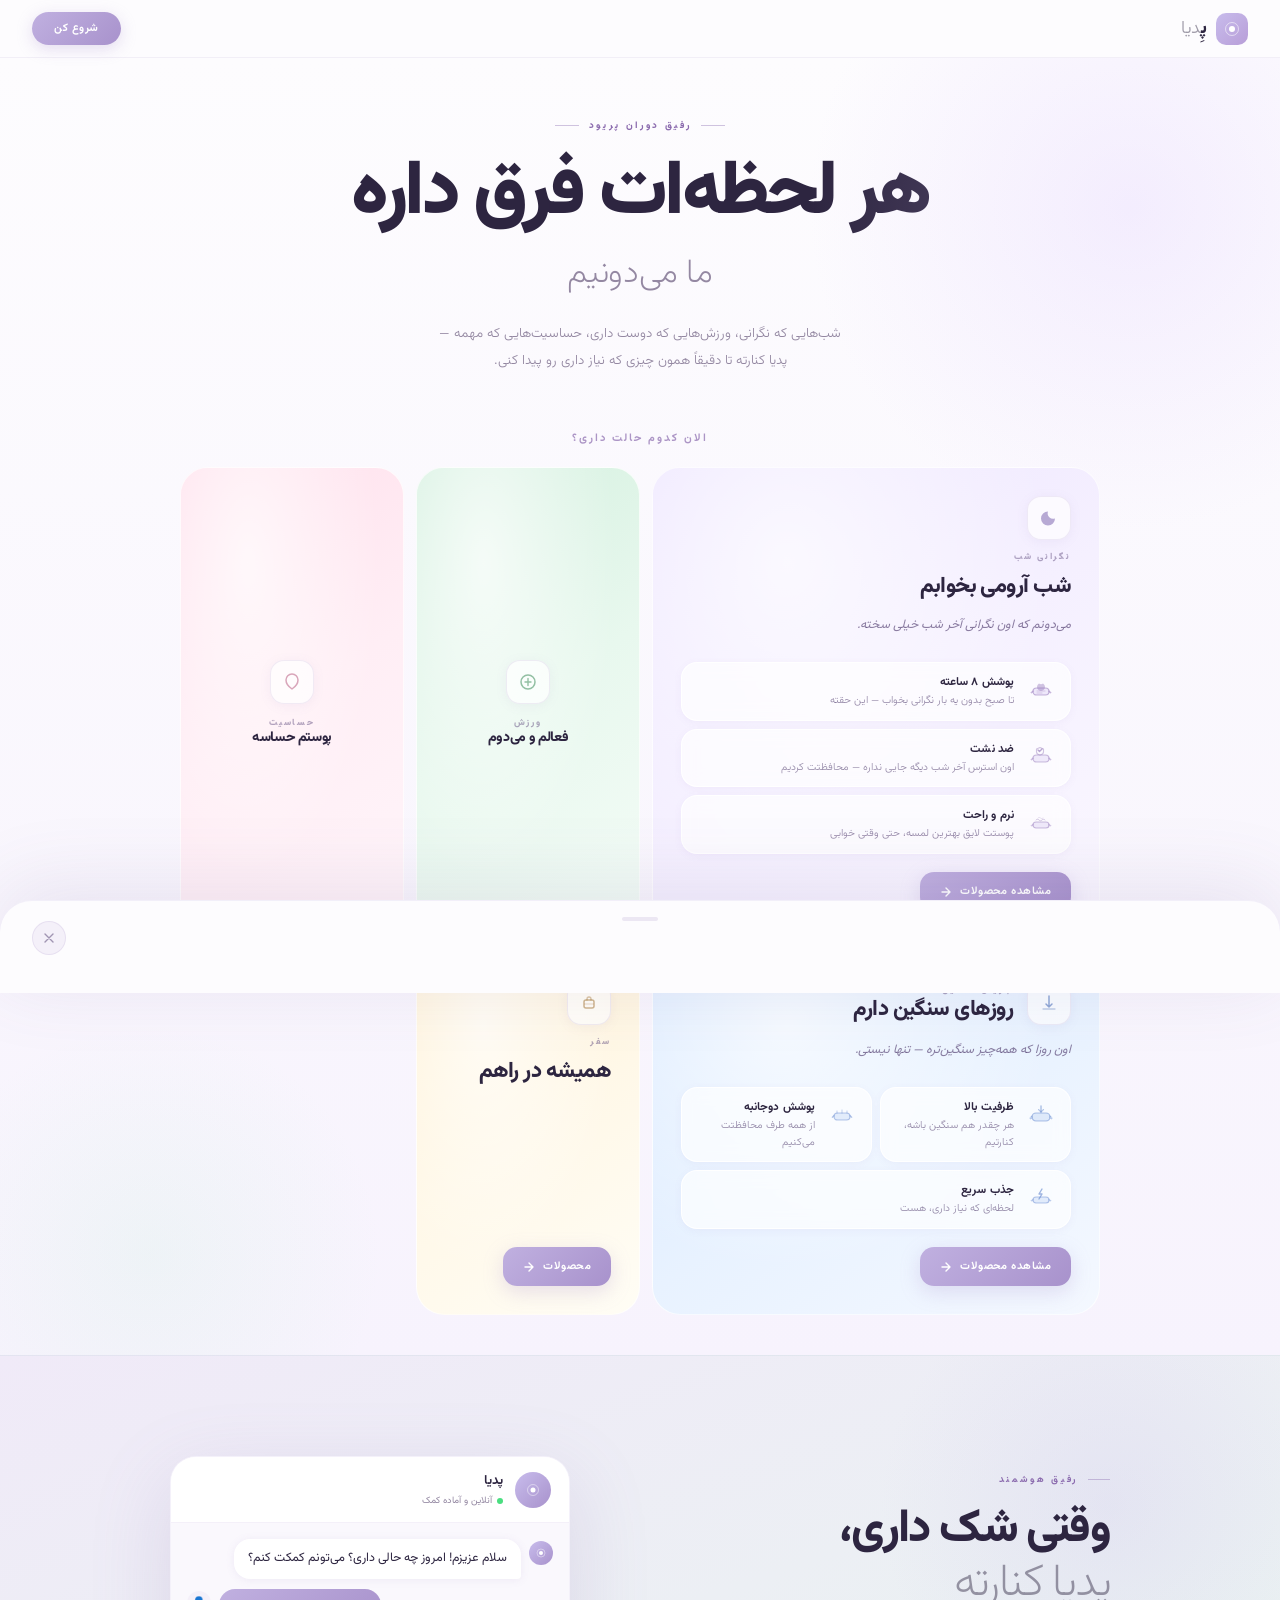
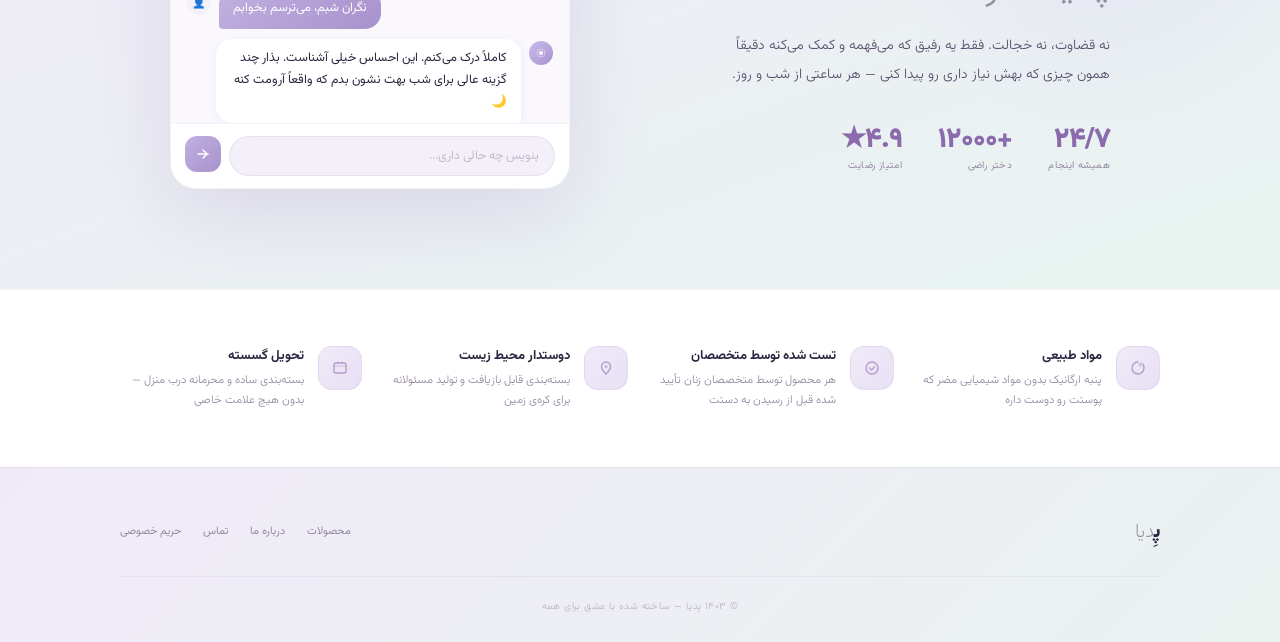
==== index.html @ 805eb14a "Update index.html" ====
<!DOCTYPE html>
<html lang="fa" dir="rtl">
<head>
<meta charset="UTF-8">
<meta name="viewport" content="width=device-width, initial-scale=1.0">
<title>پِدیا — رفیق دوران</title>
<link rel="preconnect" href="https://fonts.googleapis.com">
<link href="https://fonts.googleapis.com/css2?family=Vazirmatn:wght@200;300;400;500;600;700;800;900&display=swap" rel="stylesheet">
<style>
:root {
  --ink: #2D2540;
  --soft: #5B4F6E;
  --cream: #FDFCFE;
  --mist: #F4F0F9;
  --lavender: #EDE7F6;
  --slate: #9488A2;
  --accent: #8B6BAE;
  --f: 'Vazirmatn', sans-serif;
}
*, *::before, *::after { margin:0; padding:0; box-sizing:border-box; }
html { scroll-behavior:smooth; }
body {
  background: #FDFCFE;
  color: var(--ink);
  font-family: var(--f);
  -webkit-font-smoothing: antialiased;
  overflow-x: hidden;
}

/* ═══ NAV ═══ */
.nav {
  position: fixed; top:0; left:0; right:0; z-index:900;
  height: 58px;
  background: rgba(253,252,254,.92);
  backdrop-filter: blur(20px) saturate(180%);
  border-bottom: 1px solid rgba(180,160,210,.15);
  display: flex; align-items: center; justify-content: space-between;
  padding: 0 32px;
}
.nav-brand { display:flex; align-items:center; gap:10px; text-decoration:none; }
.nav-logo {
  width:32px; height:32px;
  background: linear-gradient(135deg, #C8BCEC, #B89ED8);
  border-radius:10px;
  display:flex; align-items:center; justify-content:center;
}
.nav-name { font-size:18px; font-weight:800; color:var(--ink); letter-spacing:-.03em; }
.nav-name em { font-style:normal; font-weight:300; opacity:.45; }
.nav-pill {
  background: linear-gradient(135deg, #C0B0E0, #A892CC);
  color: white;
  font-size:11px; font-weight:700; letter-spacing:.05em;
  padding:8px 22px; border:none; border-radius:100px;
  cursor:pointer; font-family:var(--f);
  transition: opacity .2s, transform .2s;
  box-shadow: 0 4px 16px rgba(168,146,204,.3);
}
.nav-pill:hover { opacity:.85; transform:translateY(-1px); }

/* ═══ HERO ═══ */
.hero {
  margin-top: 58px;
  min-height: calc(100vh - 58px);
  display: flex; flex-direction: column;
  align-items: center; justify-content: center;
  padding: 60px 24px 40px;
  position: relative; overflow: hidden;
  background: linear-gradient(180deg, #FDFCFE 0%, #F7F3FD 100%);
}
.hero::before {
  content:'';
  position:absolute; width:700px; height:700px;
  background: radial-gradient(circle, rgba(220,200,255,.28) 0%, transparent 65%);
  top:-200px; right:-200px; pointer-events:none;
  animation: blobdrift 18s ease-in-out infinite alternate;
}
.hero::after {
  content:'';
  position:absolute; width:500px; height:500px;
  background: radial-gradient(circle, rgba(200,240,220,.2) 0%, transparent 65%);
  bottom:-150px; left:-100px; pointer-events:none;
  animation: blobdrift2 14s ease-in-out infinite alternate;
}
@keyframes blobdrift { 0%{ transform:translate(0,0) scale(1);} 100%{ transform:translate(-60px,40px) scale(1.15);} }
@keyframes blobdrift2 { 0%{ transform:translate(0,0) scale(1);} 100%{ transform:translate(40px,-30px) scale(1.1);} }

.hero-tag {
  font-size:9.5px; font-weight:800; letter-spacing:.28em; text-transform:uppercase;
  color:var(--accent); margin-bottom:20px;
  display:flex; align-items:center; gap:10px;
}
.hero-tag::before, .hero-tag::after { content:''; width:24px; height:1px; background:currentColor; opacity:.4; }
.hero-h1 {
  font-size: clamp(38px, 6vw, 76px);
  font-weight: 900; color: var(--ink);
  line-height: 1.1; letter-spacing: -.045em;
  text-align: center; margin-bottom: 10px;
}
.hero-h2 {
  font-size: clamp(18px, 2.8vw, 34px);
  font-weight: 200; color: var(--slate);
  letter-spacing: -.01em; text-align:center;
  margin-bottom: 20px;
}
.hero-desc {
  font-size: 13.5px; font-weight: 300; color: var(--slate);
  line-height: 2; text-align:center; max-width:420px;
  margin-bottom: 56px;
}
.mood-prompt {
  font-size: 11px; font-weight: 700; letter-spacing: .18em; text-transform: uppercase;
  color: var(--accent); opacity:.7;
  margin-bottom: 20px; text-align:center;
}

/* ═══ BENTO GRID ═══ */
.bento {
  display: grid;
  grid-template-columns: 2fr 1fr 1fr;
  grid-template-rows: auto auto;
  gap: 12px;
  width: 100%; max-width: 920px;
  position:relative; z-index:1;
}
.bc { grid-column:span 1; grid-row:span 1; }
.bc.tall { grid-row:span 2; }
.bc.wide { grid-column:span 2; }

.bcard {
  border-radius: 28px;
  overflow: hidden;
  cursor: pointer;
  position: relative;
  min-height: 180px;
  transition: transform .4s cubic-bezier(.34,1.56,.64,1), box-shadow .4s;
  outline: none;
  border: 1.5px solid rgba(255,255,255,.8);
}
.bcard:hover { transform: translateY(-6px) scale(1.015); box-shadow: 0 28px 64px rgba(140,110,180,.16); }
.bcard:active { transform: scale(.98); }

.bcard[data-mood="night"]     { background: linear-gradient(145deg,#EDE5FF 0%,#F5F0FF 50%,#FAF7FF 100%); }
.bcard[data-mood="sport"]     { background: linear-gradient(145deg,#D4F0DF 0%,#E8F8EE 50%,#F4FCF7 100%); }
.bcard[data-mood="sensitive"] { background: linear-gradient(145deg,#FFE0EC 0%,#FFEEF5 50%,#FFF5FA 100%); }
.bcard[data-mood="heavy"]     { background: linear-gradient(145deg,#D6E8FF 0%,#E8F2FF 50%,#F4F8FF 100%); }
.bcard[data-mood="travel"]    { background: linear-gradient(145deg,#FFF0D0 0%,#FFF8E8 50%,#FFFDF5 100%); }

.bcard::before {
  content:'';
  position:absolute; inset:0;
  background: radial-gradient(ellipse at 30% 20%, rgba(255,255,255,.7) 0%, transparent 60%);
  pointer-events:none;
}
.bcard-inner { padding:28px; height:100%; display:flex; flex-direction:column; justify-content:space-between; position:relative; z-index:1; }
.bcard-top { display:flex; flex-direction:column; gap:10px; }

.bcard-icon {
  width:44px; height:44px;
  background: rgba(255,255,255,.7);
  border-radius:14px;
  display:flex; align-items:center; justify-content:center;
  border: 1px solid rgba(140,110,180,.12);
  box-shadow: 0 2px 12px rgba(140,110,180,.08);
}
.bcard-icon svg { width:20px; height:20px; }
.bcard-label {
  font-size:9px; font-weight:800; letter-spacing:.22em; text-transform:uppercase;
  color: rgba(100,80,130,.5);
}
.bcard-title {
  font-size: clamp(16px,2vw,22px);
  font-weight:800; color:var(--ink);
  line-height:1.2; letter-spacing:-.025em;
}
.bcard-quote {
  font-size:12.5px; font-weight:400;
  color: rgba(80,60,110,.65); line-height:1.9;
  margin-top:4px; font-style:italic;
}

/* ── FEATURE BOXES ── */
.bcard-features { display:flex; flex-direction:column; gap:8px; margin-top:14px; }
.bcard-feature {
  display:flex; align-items:flex-start; gap:12px;
  padding:10px 14px;
  border-radius:16px;
  background: rgba(255,255,255,.65);
  border: 1px solid rgba(255,255,255,.9);
  backdrop-filter: blur(8px);
  box-shadow: 0 2px 8px rgba(140,110,180,.06);
}
.bcard-feature-icon {
  flex-shrink:0;
  width:30px; height:30px;
  display:flex; align-items:center; justify-content:center;
  margin-top:1px;
}
.bcard-feature-icon svg { width:24px; height:24px; }
.bcard-feature-body { display:flex; flex-direction:column; gap:2px; }
.bcard-feature-title {
  font-size:11.5px; font-weight:700;
  color: var(--ink);
  letter-spacing:.01em;
}
.bcard-feature-desc {
  font-size:10.5px; font-weight:300;
  color: rgba(80,60,110,.6);
  line-height:1.6;
}

.bcard-btn {
  margin-top:18px;
  display:inline-flex; align-items:center; gap:8px;
  background: linear-gradient(135deg, #C0B0E0, #A892CC);
  color: white;
  font-family:var(--f); font-size:11px; font-weight:700; letter-spacing:.04em;
  padding:11px 20px; border:none; border-radius:14px;
  cursor:pointer; width:fit-content;
  transition: opacity .2s, transform .2s;
  box-shadow: 0 6px 20px rgba(168,146,204,.28);
}
.bcard-btn:hover { opacity:.85; transform:translateY(-1px); }
.bcard-btn svg { width:12px; height:12px; }

/* small cards */
.bcard.small .bcard-inner { align-items:center; justify-content:center; text-align:center; gap:12px; }
.bcard.small .bcard-quote { display:none; }
.bcard.small .bcard-features { display:none; }
.bcard.small .bcard-btn { display:none; }
.bcard.small .bcard-title { font-size:14px; }

/* ═══ EXPANDED OVERLAY ═══ */
.expand-overlay {
  position:fixed; inset:0; z-index:800;
  background: rgba(100,80,140,.18);
  backdrop-filter: blur(8px);
  opacity:0; pointer-events:none;
  transition: opacity .4s;
}
.expand-overlay.on { opacity:1; pointer-events:auto; }
.expand-panel {
  position:fixed; bottom:0; left:0; right:0; z-index:810;
  background: #FDFCFE;
  border-radius:32px 32px 0 0;
  padding:0 32px 44px;
  transform:translateY(100%);
  transition: transform .5s cubic-bezier(.77,0,.18,1);
  max-height:88vh; overflow-y:auto;
  box-shadow: 0 -12px 80px rgba(100,80,140,.12);
  border-top: 1px solid rgba(180,160,220,.15);
}
.expand-panel.open { transform:translateY(0); }
.ep-handle {
  width:36px; height:4px; background:rgba(140,110,180,.15); border-radius:2px;
  margin:16px auto 28px;
}
.ep-close {
  position:absolute; top:20px; left:32px;
  width:34px; height:34px;
  background: var(--mist);
  border:1px solid rgba(140,110,180,.12);
  border-radius:50%;
  display:flex; align-items:center; justify-content:center;
  cursor:pointer; transition:background .2s;
}
.ep-close:hover { background:var(--lavender); }
.ep-context { font-size:9px; font-weight:800; letter-spacing:.24em; text-transform:uppercase; color:var(--accent); margin-bottom:6px; }
.ep-title { font-size:clamp(22px,3.5vw,32px); font-weight:800; color:var(--ink); letter-spacing:-.03em; margin-bottom:4px; }
.ep-sub { font-size:13px; font-weight:300; color:var(--slate); margin-bottom:28px; }
.ep-grid { display:grid; grid-template-columns:repeat(2,1fr); gap:12px; }
@media(min-width:600px){ .ep-grid { grid-template-columns:repeat(4,1fr); } }
.epc {
  background:white; border:1.5px solid rgba(140,110,180,.08);
  border-radius:22px; overflow:hidden;
  transition: transform .25s, box-shadow .25s; cursor:pointer;
}
.epc:hover { transform:translateY(-4px); box-shadow:0 12px 36px rgba(140,110,180,.12); }
.epc-vis { height:96px; display:flex; align-items:center; justify-content:center; position:relative; }
.epc-vis svg { width:32px; height:32px; }
.epc-best {
  position:absolute; top:10px; right:10px;
  background: linear-gradient(135deg,#C0B0E0,#A892CC);
  color:white;
  font-size:7px; font-weight:800; letter-spacing:.07em;
  padding:3px 9px; border-radius:100px;
}
.epc-body { padding:14px 16px 16px; }
.epc-name { font-size:12px; font-weight:700; color:var(--ink); margin-bottom:2px; line-height:1.35; }
.epc-brand { font-size:10px; color:var(--slate); margin-bottom:12px; }
.epc-foot { display:flex; align-items:center; justify-content:space-between; }
.epc-price { font-size:13px; font-weight:900; color:var(--ink); }
.epc-add {
  width:30px; height:30px;
  background: linear-gradient(135deg,#C0B0E0,#A892CC);
  border:none; border-radius:10px;
  color:white; font-size:18px; line-height:1;
  display:flex; align-items:center; justify-content:center;
  cursor:pointer; font-family:var(--f); transition:opacity .18s;
}
.epc-add:hover { opacity:.72; }

/* ═══ COMPANION ═══ */
.companion {
  background: linear-gradient(160deg, #F0EAF8 0%, #E8F4F0 100%);
  padding:100px 32px;
  position:relative; overflow:hidden;
  border-top: 1px solid rgba(180,160,220,.15);
}
.companion::before {
  content:''; position:absolute; top:-100px; right:-80px;
  width:500px; height:500px;
  background:radial-gradient(circle,rgba(200,188,236,.22) 0%,transparent 65%);
  pointer-events:none;
}
.companion-inner {
  max-width:940px; margin:0 auto;
  display:grid; grid-template-columns:1fr 400px; gap:72px; align-items:center;
  position:relative; z-index:1;
}
.comp-tag { font-size:9.5px; font-weight:700; letter-spacing:.28em; text-transform:uppercase; color:var(--accent); margin-bottom:16px; display:flex; align-items:center; gap:10px; }
.comp-tag::before { content:''; width:22px; height:1px; background:var(--accent); opacity:.4; }
.comp-h2 { font-size:clamp(28px,3.8vw,46px); font-weight:800; color:var(--ink); line-height:1.18; letter-spacing:-.035em; margin-bottom:20px; }
.comp-h2 em { font-style:normal; font-weight:200; opacity:.45; }
.comp-p { font-size:14px; font-weight:300; color:var(--soft); line-height:2.1; margin-bottom:36px; max-width:380px; }
.comp-stats { display:flex; gap:36px; }
.cstat-n { font-size:28px; font-weight:900; color:var(--accent); line-height:1; letter-spacing:-.03em; }
.cstat-l { font-size:10px; color:var(--slate); font-weight:400; margin-top:4px; letter-spacing:.04em; }
.chat-win {
  background:white; border-radius:26px; overflow:hidden;
  box-shadow:0 24px 80px rgba(140,110,180,.18);
  border:1.5px solid rgba(180,160,220,.15);
}
.chat-hd { padding:14px 18px; border-bottom:1px solid var(--mist); display:flex; align-items:center; gap:12px; background:white; }
.chat-av {
  width:36px; height:36px;
  background: linear-gradient(135deg,#C8BCEC,#A892CC);
  border-radius:50%; display:flex; align-items:center; justify-content:center; flex-shrink:0;
}
.chat-nm { font-size:13px; font-weight:700; color:var(--ink); margin-bottom:2px; }
.chat-st { font-size:9.5px; color:var(--slate); display:flex; align-items:center; gap:5px; }
.odot { width:6px; height:6px; background:#4ade80; border-radius:50%; animation:dp 2s infinite; }
@keyframes dp { 0%,100%{opacity:1;} 50%{opacity:.35;} }
.chat-msgs { padding:16px; display:flex; flex-direction:column; gap:10px; height:200px; overflow-y:auto; background:#FAF8FD; }
.msg { display:flex; gap:8px; max-width:92%; }
.msg.me { align-self:flex-end; flex-direction:row-reverse; }
.mav { width:24px; height:24px; border-radius:50%; flex-shrink:0; display:flex; align-items:center; justify-content:center; margin-top:2px; }
.mav.bot { background:linear-gradient(135deg,#C8BCEC,#A892CC); }
.mav.usr { background:var(--mist); font-size:11px; }
.bbl { padding:9px 14px; border-radius:16px; font-size:12.5px; font-weight:400; line-height:1.75; }
.bbl.bot { background:white; color:var(--ink); border-bottom-right-radius:4px; box-shadow:0 1px 8px rgba(140,110,180,.1); }
.bbl.me { background:linear-gradient(135deg,#C0B0E0,#A892CC); color:white; border-bottom-left-radius:4px; }
.chat-inp-row { padding:12px 14px; border-top:1px solid var(--mist); display:flex; gap:8px; background:white; }
.cinp { flex:1; background:var(--mist); border:1.5px solid rgba(180,160,220,.2); border-radius:20px; padding:9px 15px; font-size:12.5px; color:var(--ink); font-family:var(--f); outline:none; direction:rtl; transition:border-color .2s; }
.cinp:focus { border-color:var(--accent); background:white; }
.cinp::placeholder { color:var(--slate); opacity:.5; }
.csend { width:36px; height:36px; flex-shrink:0; background:linear-gradient(135deg,#C0B0E0,#A892CC); border:none; border-radius:12px; display:flex; align-items:center; justify-content:center; cursor:pointer; transition:opacity .2s; }
.csend:hover { opacity:.72; }
.typing { display:flex; gap:4px; align-items:center; padding:10px 14px; background:white; border-radius:16px; border-bottom-right-radius:4px; width:fit-content; box-shadow:0 1px 8px rgba(140,110,180,.08); }
.typing span { width:5px; height:5px; background:var(--accent); border-radius:50%; animation:ty 1.4s ease-in-out infinite; opacity:.4; }
.typing span:nth-child(2){animation-delay:.2s;} .typing span:nth-child(3){animation-delay:.4s;}
@keyframes ty { 0%,60%,100%{opacity:.35;transform:translateY(0);} 30%{opacity:.9;transform:translateY(-5px);} }

/* ═══ CARE ═══ */
.care {
  background: white;
  padding:56px 32px;
  border-top:1px solid rgba(140,110,180,.08);
}
.care-inner { max-width:1040px; margin:0 auto; display:grid; grid-template-columns:repeat(4,1fr); gap:24px; }
.ci { display:flex; align-items:flex-start; gap:14px; }
.ci-ico {
  width:44px; height:44px; flex-shrink:0;
  background: linear-gradient(135deg,#F0EAF8,#E8E0F4);
  border-radius:14px;
  display:flex; align-items:center; justify-content:center;
  border:1px solid rgba(140,110,180,.1);
}
.ci-ico svg { width:18px; height:18px; }
.ci-title { font-size:13px; font-weight:700; color:var(--ink); margin-bottom:4px; }
.ci-desc { font-size:11.5px; color:var(--slate); line-height:1.75; font-weight:300; }

/* ═══ FOOTER ═══ */
footer {
  background: linear-gradient(135deg, #F0EAF8 0%, #EAF2F0 100%);
  padding:48px 32px 28px;
  border-top:1px solid rgba(140,110,180,.1);
}
.fi { max-width:1040px; margin:0 auto; display:flex; align-items:center; justify-content:space-between; padding-bottom:28px; border-bottom:1px solid rgba(140,110,180,.1); }
.fb { font-size:20px; font-weight:800; color:var(--ink); letter-spacing:-.02em; }
.fb em { font-style:normal; font-weight:200; opacity:.45; }
.flinks { display:flex; gap:22px; }
.flink { font-size:11px; color:var(--slate); text-decoration:none; transition:color .2s; }
.flink:hover { color:var(--accent); }
.fcopy { padding-top:22px; font-size:10px; color:var(--slate); opacity:.5; text-align:center; letter-spacing:.04em; }

/* ═══ RESPONSIVE ═══ */
@media(max-width:860px){
  .bento { grid-template-columns:1fr 1fr; gap:10px; }
  .bc.tall { grid-row:span 1; }
  .bc.wide { grid-column:span 2; }
  .bcard.small .bcard-quote { display:block; }
  .bcard.small .bcard-features { display:flex; }
  .bcard.small .bcard-btn { display:inline-flex; }
  .bcard.small .bcard-inner { align-items:flex-start; justify-content:space-between; text-align:right; }
  .companion-inner { grid-template-columns:1fr; gap:44px; }
  .care-inner { grid-template-columns:1fr 1fr; }
}
@media(max-width:520px){
  .bento { grid-template-columns:1fr; }
  .bc.wide { grid-column:span 1; }
  .hero-h1 { font-size:36px; }
  .care-inner { grid-template-columns:1fr; }
  .companion { padding:64px 20px; }
  .ep-grid { grid-template-columns:1fr 1fr; }
}
</style>
</head>
<body>

<!-- NAV -->
<nav class="nav">
  <a href="#" class="nav-brand">
    <div class="nav-logo">
      <svg width="16" height="16" viewBox="0 0 16 16" fill="none">
        <circle cx="8" cy="8" r="3" fill="white"/>
        <circle cx="8" cy="8" r="6.5" stroke="white" stroke-width="1" opacity=".55"/>
      </svg>
    </div>
    <span class="nav-name">پِ<em>دیا</em></span>
  </a>
  <button class="nav-pill">شروع کن</button>
</nav>

<!-- HERO -->
<section class="hero">
  <div class="hero-tag">رفیق دوران پریود</div>
  <h1 class="hero-h1">هر لحظه‌ات فرق داره</h1>
  <p class="hero-h2">ما می‌دونیم</p>
  <p class="hero-desc">شب‌هایی که نگرانی، ورزش‌هایی که دوست داری، حساسیت‌هایی که مهمه — پدیا کنارته تا دقیقاً همون چیزی که نیاز داری رو پیدا کنی.</p>
  <p class="mood-prompt">الان کدوم حالت داری؟</p>

  <div class="bento">

    <!-- Night — tall left -->
    <div class="bcard tall" data-mood="night" tabindex="0" onclick="openPanel('night')">
      <div class="bcard-inner">
        <div class="bcard-top">
          <div class="bcard-icon">
            <svg viewBox="0 0 20 20" fill="none">
              <path d="M16 10.5A7 7 0 1 1 9 3.5a5.5 5.5 0 0 0 7 7z" fill="rgba(100,70,160,.45)"/>
            </svg>
          </div>
          <div class="bcard-label">نگرانی شب</div>
          <div class="bcard-title">شب آرومی بخوابم</div>
          <p class="bcard-quote">می‌دونم که اون نگرانی آخر شب خیلی سخته.</p>
          <div class="bcard-features">
            <div class="bcard-feature">
              <div class="bcard-feature-icon">
                <svg viewBox="0 0 24 24" fill="none">
                  <rect x="4" y="11" width="16" height="7" rx="3.5" fill="rgba(180,150,230,.2)" stroke="rgba(140,110,180,.5)" stroke-width="1.2"/>
                  <path d="M4 14C2.5 14 2 15.5 2 16C3.5 16 4 15 4 14.5" fill="rgba(180,150,230,.15)" stroke="rgba(140,110,180,.4)" stroke-width="1" stroke-linecap="round"/>
                  <path d="M20 14C21.5 14 22 15.5 22 16C20.5 16 20 15 20 14.5" fill="rgba(180,150,230,.15)" stroke="rgba(140,110,180,.4)" stroke-width="1" stroke-linecap="round"/>
                  <path d="M8 14h8M8 16h5" stroke="rgba(140,110,180,.3)" stroke-width=".9" stroke-linecap="round"/>
                  <path d="M10 6.5a3.5 3.5 0 0 0 4 0 4 4 0 1 1-4 0z" fill="rgba(140,110,180,.4)"/>
                </svg>
              </div>
              <div class="bcard-feature-body">
                <div class="bcard-feature-title">پوشش ۸ ساعته</div>
                <div class="bcard-feature-desc">تا صبح بدون یه بار نگرانی بخواب — این حقته</div>
              </div>
            </div>
            <div class="bcard-feature">
              <div class="bcard-feature-icon">
                <svg viewBox="0 0 24 24" fill="none">
                  <rect x="4" y="11" width="16" height="7" rx="3.5" fill="rgba(180,150,230,.18)" stroke="rgba(140,110,180,.45)" stroke-width="1.2"/>
                  <path d="M4 14C2.5 14 2 15.5 2 16C3.5 16 4 15 4 14.5" fill="rgba(180,150,230,.12)" stroke="rgba(140,110,180,.35)" stroke-width="1" stroke-linecap="round"/>
                  <path d="M20 14C21.5 14 22 15.5 22 16C20.5 16 20 15 20 14.5" fill="rgba(180,150,230,.12)" stroke="rgba(140,110,180,.35)" stroke-width="1" stroke-linecap="round"/>
                  <path d="M9 6l1.5 1.5L13 5" stroke="rgba(140,110,180,.6)" stroke-width="1.4" stroke-linecap="round" stroke-linejoin="round"/>
                  <path d="M11 3.5l-3.5 1.5v3c0 1.5 1.5 2.5 3.5 3 2-.5 3.5-1.5 3.5-3V5L11 3.5z" stroke="rgba(140,110,180,.4)" stroke-width="1.1" stroke-linejoin="round"/>
                </svg>
              </div>
              <div class="bcard-feature-body">
                <div class="bcard-feature-title">ضد نشت</div>
                <div class="bcard-feature-desc">اون استرس آخر شب دیگه جایی نداره — محافظتت کردیم</div>
              </div>
            </div>
            <div class="bcard-feature">
              <div class="bcard-feature-icon">
                <svg viewBox="0 0 24 24" fill="none">
                  <rect x="4" y="12" width="16" height="6" rx="3" fill="rgba(180,150,230,.18)" stroke="rgba(140,110,180,.45)" stroke-width="1.2"/>
                  <path d="M4 14.5C2.5 14.5 2 15.5 2 16C3.5 16 4 15.3 4 15" fill="rgba(180,150,230,.1)" stroke="rgba(140,110,180,.3)" stroke-width=".9" stroke-linecap="round"/>
                  <path d="M20 14.5C21.5 14.5 22 15.5 22 16C20.5 16 20 15.3 20 15" fill="rgba(180,150,230,.1)" stroke="rgba(140,110,180,.3)" stroke-width=".9" stroke-linecap="round"/>
                  <path d="M7 10c1-1 2-1 3 0s2 1 3 0 2-1 3 0" stroke="rgba(140,110,180,.35)" stroke-width="1" stroke-linecap="round"/>
                  <path d="M9 8c.8-.8 1.5-.8 2.5 0s1.5.8 2.5 0" stroke="rgba(140,110,180,.22)" stroke-width=".9" stroke-linecap="round"/>
                </svg>
              </div>
              <div class="bcard-feature-body">
                <div class="bcard-feature-title">نرم و راحت</div>
                <div class="bcard-feature-desc">پوستت لایق بهترین لمسه، حتی وقتی خوابی</div>
              </div>
            </div>
          </div>
        </div>
        <button class="bcard-btn" onclick="openPanel('night');event.stopPropagation()">
          مشاهده محصولات
          <svg viewBox="0 0 12 12" fill="none"><path d="M10 6H2M6 2l4 4-4 4" stroke="white" stroke-width="1.4" stroke-linecap="round" stroke-linejoin="round"/></svg>
        </button>
      </div>
    </div>

    <!-- Sport — small -->
    <div class="bcard small" data-mood="sport" tabindex="0" onclick="openPanel('sport')">
      <div class="bcard-inner">
        <div class="bcard-icon">
          <svg viewBox="0 0 20 20" fill="none">
            <circle cx="10" cy="10" r="7" stroke="rgba(60,140,90,.55)" stroke-width="1.5"/>
            <path d="M10 6.5v7M7 10h6" stroke="rgba(60,140,90,.55)" stroke-width="1.4" stroke-linecap="round"/>
          </svg>
        </div>
        <div>
          <div class="bcard-label">ورزش</div>
          <div class="bcard-title">فعالم و می‌دوم</div>
        </div>
      </div>
    </div>

    <!-- Sensitive — small -->
    <div class="bcard small" data-mood="sensitive" tabindex="0" onclick="openPanel('sensitive')">
      <div class="bcard-inner">
        <div class="bcard-icon">
          <svg viewBox="0 0 20 20" fill="none">
            <path d="M10 17S4 13 4 8a6 6 0 0 1 12 0c0 5-6 9-6 9z" stroke="rgba(180,80,120,.5)" stroke-width="1.5" stroke-linejoin="round"/>
          </svg>
        </div>
        <div>
          <div class="bcard-label">حساسیت</div>
          <div class="bcard-title">پوستم حساسه</div>
        </div>
      </div>
    </div>

    <!-- Heavy — wide -->
    <div class="bcard wide" data-mood="heavy" tabindex="0" onclick="openPanel('heavy')">
      <div class="bcard-inner">
        <div class="bcard-top">
          <div style="display:flex; align-items:center; gap:14px;">
            <div class="bcard-icon">
              <svg viewBox="0 0 20 20" fill="none">
                <path d="M10 3v11M7 11l3 3 3-3" stroke="rgba(60,100,180,.55)" stroke-width="1.5" stroke-linecap="round" stroke-linejoin="round"/>
                <path d="M4 16h12" stroke="rgba(60,100,180,.3)" stroke-width="1.3" stroke-linecap="round"/>
              </svg>
            </div>
            <div>
              <div class="bcard-label">جریان سنگین</div>
              <div class="bcard-title">روزهای سنگین دارم</div>
            </div>
          </div>
          <p class="bcard-quote">اون روزا که همه‌چیز سنگین‌تره — تنها نیستی.</p>
          <div class="bcard-features" style="flex-direction:row; flex-wrap:wrap; gap:8px;">
            <div class="bcard-feature" style="flex:1; min-width:140px;">
              <div class="bcard-feature-icon">
                <svg viewBox="0 0 24 24" fill="none">
                  <rect x="3" y="11" width="18" height="8" rx="4" fill="rgba(100,150,230,.18)" stroke="rgba(80,120,200,.45)" stroke-width="1.2"/>
                  <path d="M3 14C1 14 1 16.5 1 17C3 17 3 15.5 3 15" fill="rgba(100,150,230,.12)" stroke="rgba(80,120,200,.3)" stroke-width="1" stroke-linecap="round"/>
                  <path d="M21 14C23 14 23 16.5 23 17C21 17 21 15.5 21 15" fill="rgba(100,150,230,.12)" stroke="rgba(80,120,200,.3)" stroke-width="1" stroke-linecap="round"/>
                  <path d="M12 4v6" stroke="rgba(80,120,200,.5)" stroke-width="1.3" stroke-linecap="round"/>
                  <path d="M9.5 7.5l2.5 2.5 2.5-2.5" stroke="rgba(80,120,200,.4)" stroke-width="1.1" stroke-linecap="round" stroke-linejoin="round"/>
                </svg>
              </div>
              <div class="bcard-feature-body">
                <div class="bcard-feature-title">ظرفیت بالا</div>
                <div class="bcard-feature-desc">هر چقدر هم سنگین باشه، کنارتیم</div>
              </div>
            </div>
            <div class="bcard-feature" style="flex:1; min-width:140px;">
              <div class="bcard-feature-icon">
                <svg viewBox="0 0 24 24" fill="none">
                  <rect x="4" y="11" width="16" height="7" rx="3.5" fill="rgba(100,150,230,.16)" stroke="rgba(80,120,200,.42)" stroke-width="1.2"/>
                  <path d="M4 13.5C2.5 13.5 2 15 2 15.5C3.5 15.5 4 14.5 4 14" fill="rgba(100,150,230,.1)" stroke="rgba(80,120,200,.3)" stroke-width="1" stroke-linecap="round"/>
                  <path d="M20 13.5C21.5 13.5 22 15 22 15.5C20.5 15.5 20 14.5 20 14" fill="rgba(100,150,230,.1)" stroke="rgba(80,120,200,.3)" stroke-width="1" stroke-linecap="round"/>
                  <path d="M7 9V11M12 8V11M17 9V11" stroke="rgba(80,120,200,.35)" stroke-width="1" stroke-linecap="round"/>
                </svg>
              </div>
              <div class="bcard-feature-body">
                <div class="bcard-feature-title">پوشش دوجانبه</div>
                <div class="bcard-feature-desc">از همه طرف محافظتت می‌کنیم</div>
              </div>
            </div>
            <div class="bcard-feature" style="flex:1; min-width:140px;">
              <div class="bcard-feature-icon">
                <svg viewBox="0 0 24 24" fill="none">
                  <rect x="4" y="12" width="16" height="6" rx="3" fill="rgba(100,150,230,.16)" stroke="rgba(80,120,200,.42)" stroke-width="1.2"/>
                  <path d="M4 14.5C2.5 14.5 2 15.5 2 16C3.5 16 4 15.3 4 15" fill="rgba(100,150,230,.1)" stroke="rgba(80,120,200,.28)" stroke-width=".9" stroke-linecap="round"/>
                  <path d="M20 14.5C21.5 14.5 22 15.5 22 16C20.5 16 20 15.3 20 15" fill="rgba(100,150,230,.1)" stroke="rgba(80,120,200,.28)" stroke-width=".9" stroke-linecap="round"/>
                  <path d="M13 4l-3 5h3l-3 5" stroke="rgba(80,120,200,.55)" stroke-width="1.4" stroke-linecap="round" stroke-linejoin="round"/>
                </svg>
              </div>
              <div class="bcard-feature-body">
                <div class="bcard-feature-title">جذب سریع</div>
                <div class="bcard-feature-desc">لحظه‌ای که نیاز داری، هست</div>
              </div>
            </div>
          </div>
        </div>
        <button class="bcard-btn" onclick="openPanel('heavy');event.stopPropagation()">
          مشاهده محصولات
          <svg viewBox="0 0 12 12" fill="none"><path d="M10 6H2M6 2l4 4-4 4" stroke="white" stroke-width="1.4" stroke-linecap="round" stroke-linejoin="round"/></svg>
        </button>
      </div>
    </div>

    <!-- Travel -->
    <div class="bcard" data-mood="travel" tabindex="0" onclick="openPanel('travel')">
      <div class="bcard-inner">
        <div class="bcard-top">
          <div class="bcard-icon">
            <svg viewBox="0 0 20 20" fill="none">
              <rect x="5" y="7" width="10" height="8" rx="2" stroke="rgba(160,110,40,.5)" stroke-width="1.5"/>
              <path d="M8 7V6a2 2 0 0 1 4 0v1" stroke="rgba(160,110,40,.4)" stroke-width="1.3" stroke-linecap="round"/>
              <path d="M5 11h10" stroke="rgba(160,110,40,.25)" stroke-width="1.1"/>
            </svg>
          </div>
          <div class="bcard-label">سفر</div>
          <div class="bcard-title">همیشه در راهم</div>
        </div>
        <button class="bcard-btn" onclick="openPanel('travel');event.stopPropagation()">
          محصولات
          <svg viewBox="0 0 12 12" fill="none"><path d="M10 6H2M6 2l4 4-4 4" stroke="white" stroke-width="1.4" stroke-linecap="round" stroke-linejoin="round"/></svg>
        </button>
      </div>
    </div>

  </div>
</section>

<!-- OVERLAY -->
<div class="expand-overlay" id="overlay" onclick="closePanel()"></div>

<!-- PANEL -->
<div class="expand-panel" id="expPanel">
  <div class="ep-handle"></div>
  <button class="ep-close" onclick="closePanel()">
    <svg width="12" height="12" viewBox="0 0 12 12" fill="none">
      <path d="M2 2l8 8M10 2l-8 8" stroke="rgba(80,60,110,.5)" stroke-width="1.4" stroke-linecap="round"/>
    </svg>
  </button>
  <div class="ep-context" id="epCtx"></div>
  <div class="ep-title" id="epTitle"></div>
  <div class="ep-sub" id="epSub"></div>
  <div class="ep-grid" id="epGrid"></div>
</div>

<!-- COMPANION -->
<section class="companion">
  <div class="companion-inner">
    <div>
      <div class="comp-tag">رفیق هوشمند</div>
      <h2 class="comp-h2">وقتی شک داری،<br><em>پدیا کنارته</em></h2>
      <p class="comp-p">نه قضاوت، نه خجالت. فقط یه رفیق که می‌فهمه و کمک می‌کنه دقیقاً همون چیزی که بهش نیاز داری رو پیدا کنی — هر ساعتی از شب و روز.</p>
      <div class="comp-stats">
        <div><div class="cstat-n">۲۴/۷</div><div class="cstat-l">همیشه اینجام</div></div>
        <div><div class="cstat-n">+۱۲۰۰۰</div><div class="cstat-l">دختر راضی</div></div>
        <div><div class="cstat-n">۴.۹★</div><div class="cstat-l">امتیاز رضایت</div></div>
      </div>
    </div>
    <div class="chat-win">
      <div class="chat-hd">
        <div class="chat-av">
          <svg width="14" height="14" viewBox="0 0 14 14" fill="none">
            <circle cx="7" cy="7" r="2.5" fill="white"/>
            <circle cx="7" cy="7" r="5.5" stroke="white" stroke-width=".9" opacity=".5"/>
          </svg>
        </div>
        <div>
          <div class="chat-nm">پدیا</div>
          <div class="chat-st"><span class="odot"></span> آنلاین و آماده کمک</div>
        </div>
      </div>
      <div class="chat-msgs" id="chatMsgs">
        <div class="msg">
          <div class="mav bot"><svg width="10" height="10" viewBox="0 0 10 10" fill="none"><circle cx="5" cy="5" r="2" fill="white"/><circle cx="5" cy="5" r="4" stroke="white" stroke-width=".8" opacity=".5"/></svg></div>
          <div class="bbl bot">سلام عزیزم! امروز چه حالی داری؟ می‌تونم کمکت کنم؟</div>
        </div>
        <div class="msg me">
          <div class="mav usr">👤</div>
          <div class="bbl me">نگران شبم، می‌ترسم بخوابم</div>
        </div>
        <div class="msg">
          <div class="mav bot"><svg width="10" height="10" viewBox="0 0 10 10" fill="none"><circle cx="5" cy="5" r="2" fill="white"/><circle cx="5" cy="5" r="4" stroke="white" stroke-width=".8" opacity=".5"/></svg></div>
          <div class="bbl bot">کاملاً درک می‌کنم. این احساس خیلی آشناست. بذار چند گزینه عالی برای شب بهت نشون بدم که واقعاً آرومت کنه 🌙</div>
        </div>
      </div>
      <div class="chat-inp-row">
        <input class="cinp" type="text" placeholder="بنویس چه حالی داری..." id="chatInput">
        <button class="csend" onclick="sendMsg()">
          <svg width="14" height="14" viewBox="0 0 14 14" fill="none"><path d="M12 7H2M7 3l4 4-4 4" stroke="white" stroke-width="1.5" stroke-linecap="round" stroke-linejoin="round"/></svg>
        </button>
      </div>
    </div>
  </div>
</section>

<!-- CARE -->
<div class="care">
  <div class="care-inner">
    <div class="ci">
      <div class="ci-ico"><svg viewBox="0 0 18 18" fill="none"><path d="M9 3C6 3 3 5.5 3 9s3 6 6 6 6-2.7 6-6c0-1.5-.5-2.9-1.3-4" stroke="rgba(140,110,180,.6)" stroke-width="1.4" stroke-linecap="round"/><path d="M12 4l-1.5 1.5L12 7" stroke="rgba(140,110,180,.45)" stroke-width="1.2" stroke-linecap="round" stroke-linejoin="round"/></svg></div>
      <div><div class="ci-title">مواد طبیعی</div><div class="ci-desc">پنبه ارگانیک بدون مواد شیمیایی مضر که پوستت رو دوست داره</div></div>
    </div>
    <div class="ci">
      <div class="ci-ico"><svg viewBox="0 0 18 18" fill="none"><circle cx="9" cy="9" r="6" stroke="rgba(140,110,180,.6)" stroke-width="1.4"/><path d="M6.5 9l2 2 3-3" stroke="rgba(140,110,180,.6)" stroke-width="1.4" stroke-linecap="round" stroke-linejoin="round"/></svg></div>
      <div><div class="ci-title">تست شده توسط متخصصان</div><div class="ci-desc">هر محصول توسط متخصصان زنان تأیید شده قبل از رسیدن به دستت</div></div>
    </div>
    <div class="ci">
      <div class="ci-ico"><svg viewBox="0 0 18 18" fill="none"><path d="M9 3C6.5 3 4.5 5 4.5 7.5c0 3 4.5 7.5 4.5 7.5s4.5-4.5 4.5-7.5C13.5 5 11.5 3 9 3z" stroke="rgba(140,110,180,.6)" stroke-width="1.4" stroke-linejoin="round"/><circle cx="9" cy="7.5" r="1.5" fill="rgba(140,110,180,.4)"/></svg></div>
      <div><div class="ci-title">دوستدار محیط زیست</div><div class="ci-desc">بسته‌بندی قابل بازیافت و تولید مسئولانه برای کره‌ی زمین</div></div>
    </div>
    <div class="ci">
      <div class="ci-ico"><svg viewBox="0 0 18 18" fill="none"><rect x="3" y="4" width="12" height="10" rx="2" stroke="rgba(140,110,180,.6)" stroke-width="1.4"/><path d="M3 7h12" stroke="rgba(140,110,180,.3)" stroke-width="1.1"/><path d="M7 4V3M11 4V3" stroke="rgba(140,110,180,.4)" stroke-width="1.2" stroke-linecap="round"/></svg></div>
      <div><div class="ci-title">تحویل گسسته</div><div class="ci-desc">بسته‌بندی ساده و محرمانه درب منزل — بدون هیچ علامت خاصی</div></div>
    </div>
  </div>
</div>

<!-- FOOTER -->
<footer>
  <div class="fi">
    <div class="fb">پِ<em>دیا</em></div>
    <div class="flinks">
      <a href="#" class="flink">محصولات</a>
      <a href="#" class="flink">درباره ما</a>
      <a href="#" class="flink">تماس</a>
      <a href="#" class="flink">حریم خصوصی</a>
    </div>
  </div>
  <div class="fcopy">© ۱۴۰۳ پدیا — ساخته شده با عشق برای همه</div>
</footer>

<script>
const data = {
  night: {
    ctx:'پیشنهاد ویژه برای شب', title:'شب آرومی بخوابم', sub:'پوشش ۸ ساعته بدون هیچ نگرانی',
    bg:'linear-gradient(145deg,#EDE5FF,#F5F0FF,#FAF7FF)',
    items:[
      { n:'نایت پرو ۸ ساعته', b:'پدیا · بالشتک بلند', p:'۴۵,۰۰۰', best:true, svg:'<path d="M14 10A6 6 0 1 1 8 4a5 5 0 0 0 6 6z" fill="rgba(140,110,180,.5)"/>' },
      { n:'الترا تین شبانه', b:'پدیا · فوق‌نازک', p:'۳۸,۰۰۰', svg:'<rect x="5" y="9" width="10" height="3" rx="1.5" fill="rgba(140,110,180,.4)"/><rect x="3" y="9" width="2" height="3" rx="1" fill="rgba(140,110,180,.22)"/>' },
      { n:'شورت پریود شب', b:'پدیا · پارچه', p:'۲۲۰,۰۰۰', svg:'<path d="M5 7h10l-1.5 8H6.5L5 7z" stroke="rgba(140,110,180,.5)" stroke-width="1.4" stroke-linejoin="round"/><path d="M8 7V6M12 7V6" stroke="rgba(140,110,180,.3)" stroke-width="1.2" stroke-linecap="round"/>' },
      { n:'پد جانبی شب', b:'پدیا · محافظ جانبی', p:'۵۲,۰۰۰', svg:'<rect x="3" y="9" width="14" height="4" rx="2" fill="rgba(140,110,180,.38)"/><rect x="7" y="7" width="6" height="2" rx="1" fill="rgba(140,110,180,.22)"/>' },
    ]
  },
  sport: {
    ctx:'مناسب برای ورزش', title:'فعالم و می‌دوم', sub:'ضد حرکت، نازک، تهویه‌دار',
    bg:'linear-gradient(145deg,#D4F0DF,#E8F8EE,#F4FCF7)',
    items:[
      { n:'اسپورت اولترا', b:'پدیا · ورزشی', p:'۴۸,۰۰۰', best:true, svg:'<circle cx="10" cy="10" r="7" stroke="rgba(60,140,90,.5)" stroke-width="1.5"/><path d="M10 7v6M7 10h6" stroke="rgba(60,140,90,.5)" stroke-width="1.4" stroke-linecap="round"/>' },
      { n:'یوگا پد', b:'پدیا · انعطاف‌پذیر', p:'۴۲,۰۰۰', svg:'<path d="M5 10c0-2.8 2.2-5 5-5s5 2.2 5 5" stroke="rgba(60,140,90,.5)" stroke-width="1.5" stroke-linecap="round"/><path d="M10 15v-5" stroke="rgba(60,140,90,.4)" stroke-width="1.3" stroke-linecap="round"/>' },
      { n:'تامپون ورزشی', b:'پدیا · برای شنا', p:'۳۵,۰۰۰', svg:'<path d="M10 4v12M7 13l3 3 3-3" stroke="rgba(60,140,90,.5)" stroke-width="1.5" stroke-linecap="round" stroke-linejoin="round"/>' },
      { n:'شورت اسپورت', b:'پدیا · پارچه ورزشی', p:'۲۴۵,۰۰۰', svg:'<path d="M5 6h10l-1 9H6L5 6z" stroke="rgba(60,140,90,.5)" stroke-width="1.4" stroke-linejoin="round"/>' },
    ]
  },
  sensitive: {
    ctx:'ملایم برای پوست حساس', title:'پوستم حساسه', sub:'بدون عطر · لایه ارگانیک · تست شده',
    bg:'linear-gradient(145deg,#FFE0EC,#FFEEF5,#FFF5FA)',
    items:[
      { n:'ارگانیک کاتن پد', b:'پدیا · پنبه طبیعی', p:'۵۸,۰۰۰', best:true, svg:'<circle cx="10" cy="10" r="6" stroke="rgba(180,80,120,.5)" stroke-width="1.5"/><path d="M8 10l1.5 1.5 3-3" stroke="rgba(180,80,120,.5)" stroke-width="1.4" stroke-linecap="round" stroke-linejoin="round"/>' },
      { n:'بامبو لایت', b:'پدیا · فیبر بامبو', p:'۵۴,۰۰۰', svg:'<path d="M10 16v-6M10 10c0-3 2-5 2-5s-2-1-4 0S6 8 8 10" stroke="rgba(180,80,120,.5)" stroke-width="1.4" stroke-linecap="round" stroke-linejoin="round"/>' },
      { n:'هایپوآلرژنیک پد', b:'پدیا · فاقد عطر', p:'۴۹,۰۰۰', svg:'<rect x="4" y="8" width="12" height="5" rx="2.5" fill="rgba(180,80,120,.3)"/>' },
      { n:'کاپ سیلیکونی', b:'پدیا · بدون تماس', p:'۱۸۵,۰۰۰', svg:'<path d="M6 7h8l-2 8H8L6 7z" stroke="rgba(180,80,120,.5)" stroke-width="1.4" stroke-linejoin="round"/><path d="M6.5 6.5a3.5 3.5 0 0 1 7 0" stroke="rgba(180,80,120,.35)" stroke-width="1.2" stroke-linecap="round"/>' },
    ]
  },
  heavy: {
    ctx:'پوشش قوی', title:'روزهای سنگین دارم', sub:'ظرفیت بالا · پوشش دوجانبه · جذب سریع',
    bg:'linear-gradient(145deg,#D6E8FF,#E8F2FF,#F4F8FF)',
    items:[
      { n:'ماکسی پلاس پرو', b:'پدیا · ظرفیت بالا', p:'۶۲,۰۰۰', best:true, svg:'<path d="M10 3v13M6.5 12l3.5 4 3.5-4" stroke="rgba(80,120,200,.6)" stroke-width="1.5" stroke-linecap="round" stroke-linejoin="round"/>' },
      { n:'اولترا ماکسی شب', b:'پدیا · ترکیبی', p:'۵۵,۰۰۰', svg:'<rect x="3" y="8" width="14" height="5" rx="2.5" fill="rgba(80,120,200,.35)"/><rect x="6" y="6" width="8" height="2" rx="1" fill="rgba(80,120,200,.2)"/>' },
      { n:'شورت پریود هوی', b:'پدیا · پارچه', p:'۲۶۰,۰۰۰', svg:'<path d="M5 7h10l-1 9H6L5 7z" stroke="rgba(80,120,200,.5)" stroke-width="1.4" stroke-linejoin="round"/><path d="M5 7l2-3h6l2 3" stroke="rgba(80,120,200,.3)" stroke-width="1.2" stroke-linejoin="round"/>' },
      { n:'دیسک پریود', b:'پدیا · درونی', p:'۱۹۵,۰۰۰', svg:'<ellipse cx="10" cy="10" rx="7" ry="4" stroke="rgba(80,120,200,.5)" stroke-width="1.5"/><ellipse cx="10" cy="10" rx="3" ry="1.5" fill="rgba(80,120,200,.28)"/>' },
    ]
  },
  travel: {
    ctx:'همراه سفر', title:'همیشه در راهم', sub:'فشرده · بی‌صدا · قابل حمل',
    bg:'linear-gradient(145deg,#FFF0D0,#FFF8E8,#FFFDF5)',
    items:[
      { n:'تراول کیت', b:'پدیا · بسته سفر', p:'۱۲۵,۰۰۰', best:true, svg:'<rect x="4" y="7" width="12" height="9" rx="2" stroke="rgba(160,110,40,.5)" stroke-width="1.4"/><path d="M7 7V6a3 3 0 0 1 6 0v1" stroke="rgba(160,110,40,.4)" stroke-width="1.2" stroke-linecap="round"/><path d="M4 11h12" stroke="rgba(160,110,40,.2)" stroke-width="1"/>' },
      { n:'مینی پد اینویزیبل', b:'پدیا · فشرده', p:'۳۲,۰۰۰', svg:'<rect x="5" y="9" width="10" height="3" rx="1.5" fill="rgba(160,110,40,.38)"/>' },
      { n:'کاپ سیلیکونی', b:'پدیا · قابل استفاده مجدد', p:'۱۸۵,۰۰۰', svg:'<path d="M6 7h8l-2 8H8L6 7z" stroke="rgba(160,110,40,.5)" stroke-width="1.4" stroke-linejoin="round"/><path d="M6.5 6.5a3.5 3.5 0 0 1 7 0" stroke="rgba(160,110,40,.35)" stroke-width="1.2" stroke-linecap="round"/>' },
      { n:'دستمال بهداشتی گسسته', b:'پدیا · بی‌صدا', p:'۴۵,۰۰۰', svg:'<rect x="3" y="7" width="14" height="7" rx="2" stroke="rgba(160,110,40,.5)" stroke-width="1.4"/><path d="M7 10.5h6" stroke="rgba(160,110,40,.3)" stroke-width="1.1" stroke-linecap="round"/>' },
    ]
  }
};

function openPanel(type) {
  const d = data[type];
  document.getElementById('epCtx').textContent = d.ctx;
  document.getElementById('epTitle').textContent = d.title;
  document.getElementById('epSub').textContent = d.sub;
  document.getElementById('epGrid').innerHTML = d.items.map(p=>`
    <div class="epc">
      <div class="epc-vis" style="background:${data[type].bg}">
        <svg viewBox="0 0 20 20" fill="none">${p.svg}</svg>
        ${p.best?'<div class="epc-best">بهترین</div>':''}
      </div>
      <div class="epc-body">
        <div class="epc-name">${p.n}</div>
        <div class="epc-brand">${p.b}</div>
        <div class="epc-foot">
          <div class="epc-price">${p.p}</div>
          <button class="epc-add">+</button>
        </div>
      </div>
    </div>`).join('');
  document.getElementById('overlay').classList.add('on');
  document.getElementById('expPanel').classList.add('open');
  document.body.style.overflow='hidden';
}
function closePanel(){
  document.getElementById('overlay').classList.remove('on');
  document.getElementById('expPanel').classList.remove('open');
  document.body.style.overflow='';
}
let sy=0;
const ep=document.getElementById('expPanel');
ep.addEventListener('touchstart',e=>{sy=e.touches[0].clientY;});
ep.addEventListener('touchend',e=>{if(e.changedTouches[0].clientY-sy>90)closePanel();});
document.addEventListener('keydown',e=>{if(e.key==='Escape')closePanel();});

const replies=[
  'خوشحالم که اینجایی — بذار با هم پیدا کنیم چی برات بهتره 💜',
  'می‌فهمم دقیقاً چی می‌گی. این احساس رو خیلی‌ها دارن',
  'هیچ سوالی اشتباه نیست — بپرس، اینجام',
  'کنارتم قدم به قدم تا بهترین گزینه رو پیدا کنیم',
  'خوشحال می‌شم بیشتر توضیح بدی تا دقیق‌تر کمک کنم'
];
let ri=0;
const bAv=`<svg width="10" height="10" viewBox="0 0 10 10" fill="none"><circle cx="5" cy="5" r="2" fill="white"/><circle cx="5" cy="5" r="4" stroke="white" stroke-width=".8" opacity=".5"/></svg>`;
function sendMsg(){
  const inp=document.getElementById('chatInput'),msgs=document.getElementById('chatMsgs'),txt=inp.value.trim();
  if(!txt)return;
  msgs.innerHTML+=`<div class="msg me"><div class="mav usr">👤</div><div class="bbl me">${txt}</div></div>`;
  inp.value=''; msgs.scrollTop=9999;
  setTimeout(()=>{
    msgs.innerHTML+=`<div class="msg" id="typ"><div class="mav bot">${bAv}</div><div class="typing"><span></span><span></span><span></span></div></div>`;
    msgs.scrollTop=9999;
    setTimeout(()=>{
      document.getElementById('typ')?.remove();
      msgs.innerHTML+=`<div class="msg"><div class="mav bot">${bAv}</div><div class="bbl bot">${replies[ri++%replies.length]}</div></div>`;
      msgs.scrollTop=9999;
    },1400);
  },400);
}
document.getElementById('chatInput').addEventListener('keydown',e=>{if(e.key==='Enter')sendMsg();});
</script>
</body>
</html>
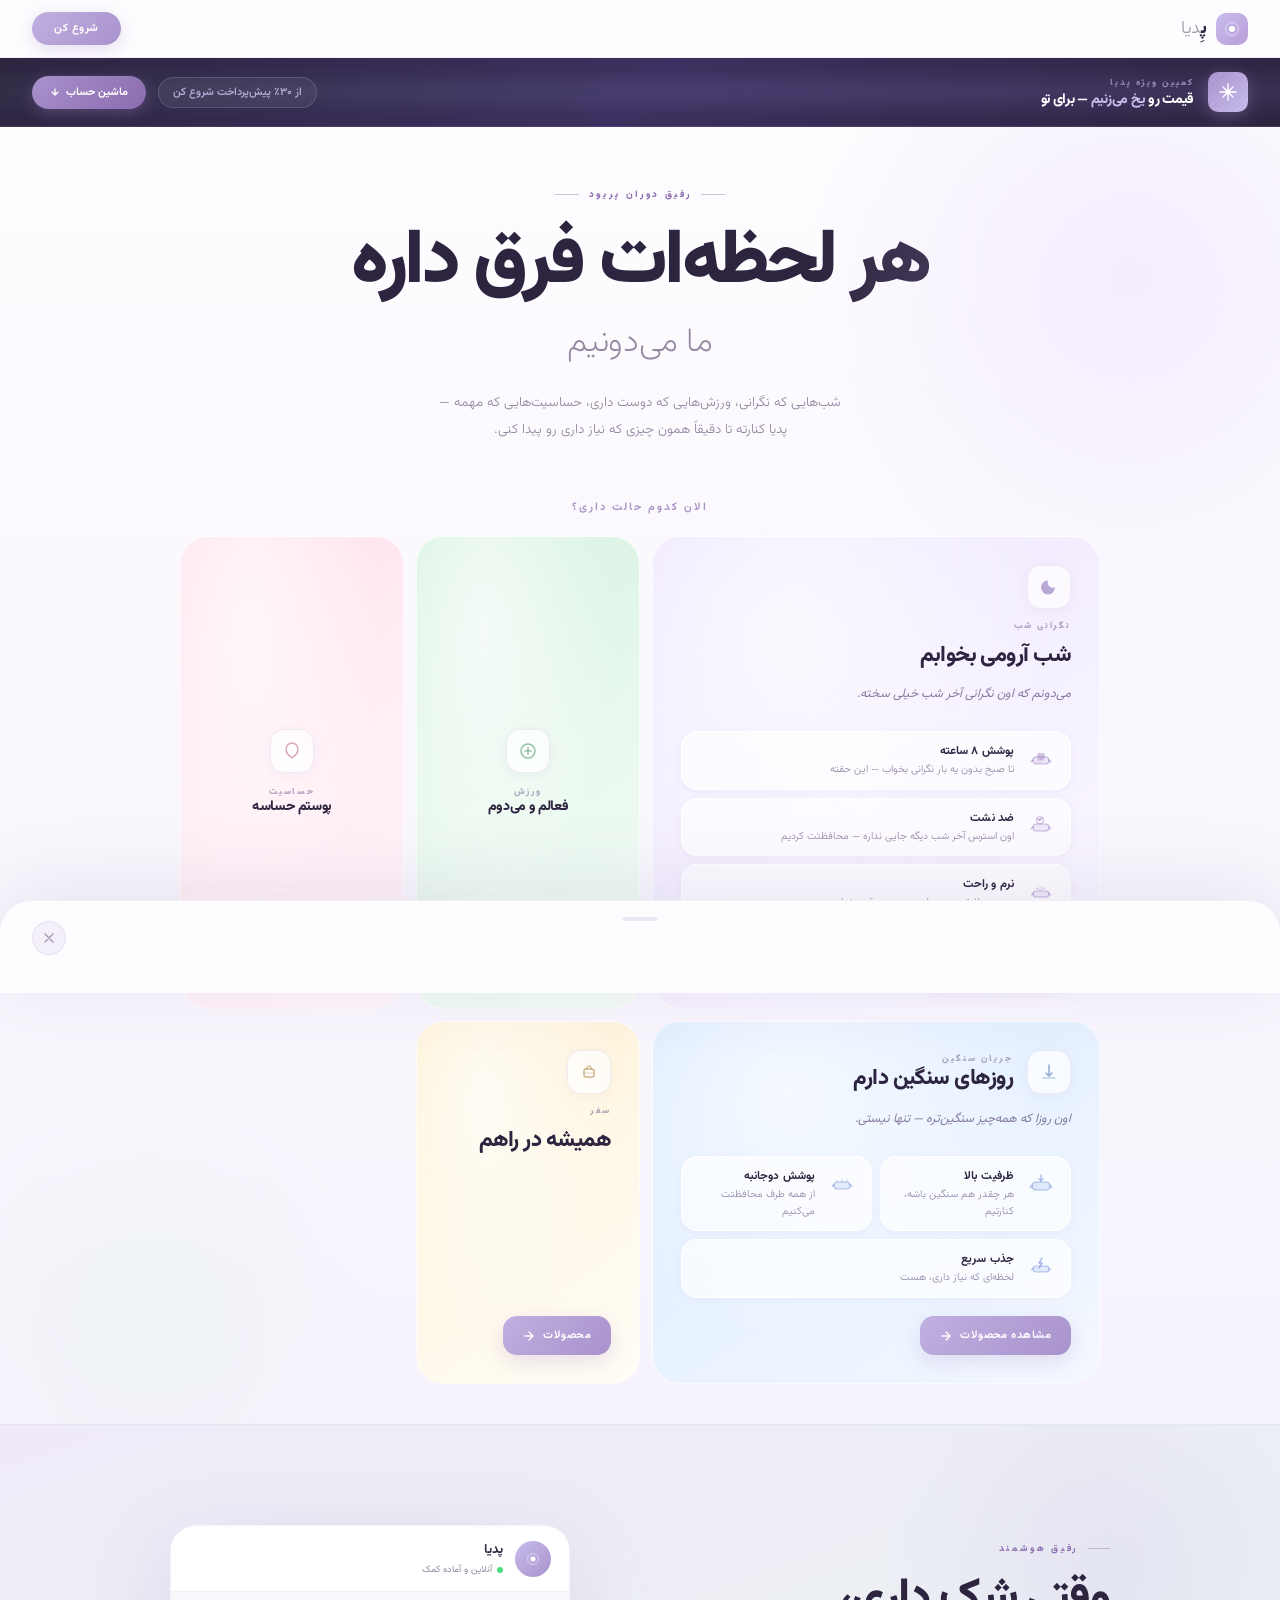
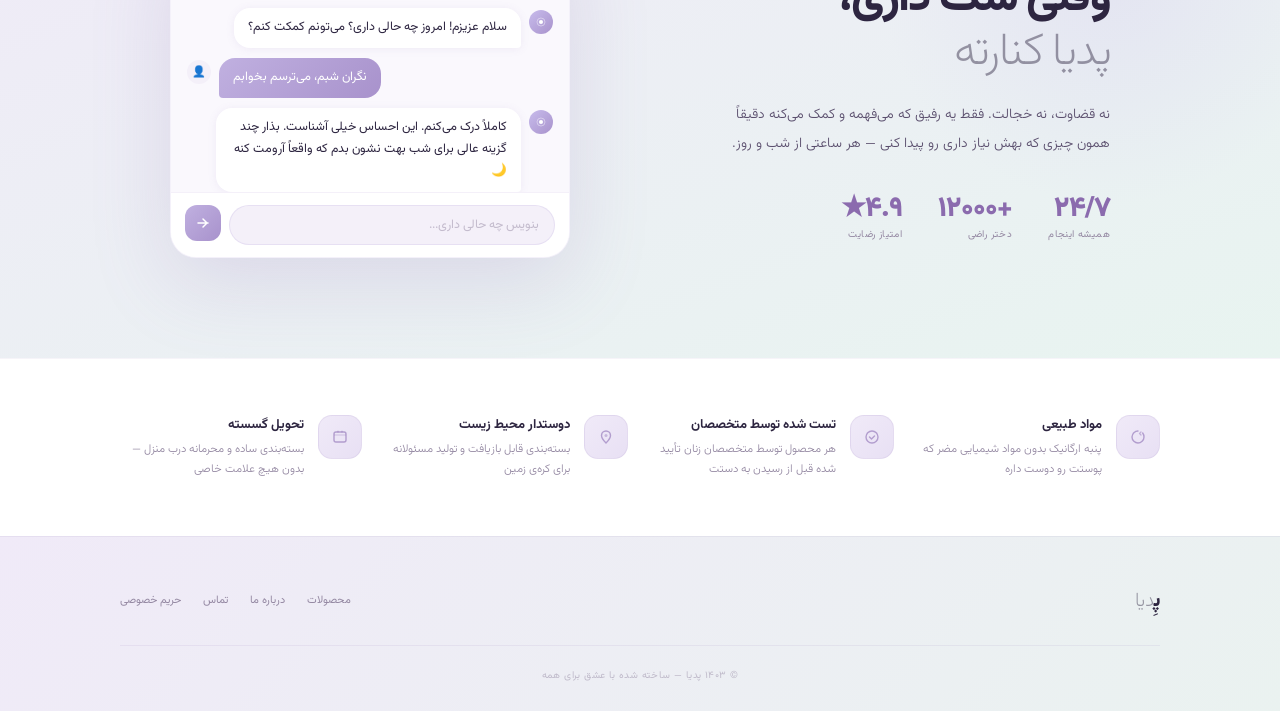
==== commit c454d338: "Update index.html" ====
--- a/index.html
+++ b/index.html
@@ -59,7 +59,7 @@
 
 /* ═══ HERO ═══ */
 .hero {
-  margin-top: 58px;
+  margin-top: 0;
   min-height: calc(100vh - 58px);
   display: flex; flex-direction: column;
   align-items: center; justify-content: center;
@@ -393,6 +393,263 @@
 .flink:hover { color:var(--accent); }
 .fcopy { padding-top:22px; font-size:10px; color:var(--slate); opacity:.5; text-align:center; letter-spacing:.04em; }
 
+/* ═══ PRICE FREEZE BANNER ═══ */
+.freeze-banner {
+  position: relative;
+  z-index: 50;
+  margin-top: 58px;
+  background: linear-gradient(135deg, #2D2540 0%, #3D3060 50%, #2D2540 100%);
+  overflow: hidden;
+  border-bottom: 1px solid rgba(200,180,255,.12);
+}
+.freeze-banner::before {
+  content:'';
+  position:absolute; inset:0;
+  background: radial-gradient(ellipse at 80% 50%, rgba(180,150,255,.12) 0%, transparent 55%),
+              radial-gradient(ellipse at 20% 50%, rgba(120,200,180,.08) 0%, transparent 55%);
+  pointer-events:none;
+}
+
+/* ── teaser bar (always visible) ── */
+.freeze-teaser {
+  display: flex;
+  align-items: center;
+  justify-content: space-between;
+  padding: 14px 32px;
+  cursor: pointer;
+  position: relative; z-index: 1;
+  gap: 16px;
+  user-select: none;
+}
+.freeze-teaser-right {
+  display: flex; align-items: center; gap: 14px;
+}
+.freeze-badge {
+  background: linear-gradient(135deg, #A892CC, #C8BCEC);
+  border-radius: 10px;
+  width: 40px; height: 40px;
+  display: flex; align-items: center; justify-content: center;
+  flex-shrink: 0;
+  box-shadow: 0 4px 16px rgba(168,146,204,.35);
+}
+.freeze-badge svg { width: 20px; height: 20px; }
+.freeze-texts {}
+.freeze-label {
+  font-size: 9px; font-weight: 800; letter-spacing: .22em;
+  text-transform: uppercase; color: rgba(200,188,236,.65);
+  margin-bottom: 2px;
+}
+.freeze-title {
+  font-size: 14px; font-weight: 800; color: white;
+  letter-spacing: -.02em; line-height: 1.2;
+}
+.freeze-title em { font-style:normal; color: #C8BCEC; }
+.freeze-teaser-left {
+  display: flex; align-items: center; gap: 12px;
+}
+.freeze-pill-price {
+  background: rgba(255,255,255,.06);
+  border: 1px solid rgba(200,188,236,.2);
+  border-radius: 20px;
+  padding: 6px 14px;
+  font-size: 11px; font-weight: 600; color: rgba(200,188,236,.85);
+  white-space: nowrap;
+}
+.freeze-cta-btn {
+  background: linear-gradient(135deg, #A892CC, #8B6BAE);
+  border: none; border-radius: 20px;
+  padding: 8px 18px;
+  font-size: 11px; font-weight: 700; font-family: var(--f);
+  color: white; cursor: pointer;
+  display: flex; align-items: center; gap: 6px;
+  transition: opacity .2s, transform .2s;
+  white-space: nowrap;
+  box-shadow: 0 4px 14px rgba(139,107,174,.4);
+}
+.freeze-cta-btn:hover { opacity:.85; transform:translateY(-1px); }
+.freeze-cta-btn svg { width:10px; height:10px; transition: transform .3s; }
+.freeze-banner.open .freeze-cta-btn svg { transform: rotate(180deg); }
+
+/* ── expandable calculator ── */
+.freeze-calc {
+  max-height: 0;
+  overflow: hidden;
+  transition: max-height .55s cubic-bezier(.77,0,.18,1);
+}
+.freeze-banner.open .freeze-calc {
+  max-height: 800px;
+}
+.freeze-calc-inner {
+  padding: 0 32px 36px;
+  position: relative; z-index: 1;
+}
+.freeze-divider {
+  height: 1px;
+  background: linear-gradient(90deg, transparent, rgba(200,188,236,.15), transparent);
+  margin-bottom: 28px;
+}
+.freeze-calc-grid {
+  display: grid;
+  grid-template-columns: 1fr 1fr;
+  gap: 24px;
+  max-width: 860px;
+  margin: 0 auto;
+}
+@media(max-width:680px){ .freeze-calc-grid { grid-template-columns: 1fr; gap:16px; } }
+
+/* story text */
+.freeze-story {
+  display: flex; flex-direction: column; gap: 16px;
+}
+.freeze-story-head {
+  font-size: 20px; font-weight: 800; color: white;
+  letter-spacing: -.025em; line-height: 1.3;
+}
+.freeze-story-head em { font-style: normal; color: #C8BCEC; }
+.freeze-story-p {
+  font-size: 12.5px; font-weight: 300; color: rgba(200,188,236,.75);
+  line-height: 2;
+}
+.freeze-story-steps {
+  display: flex; flex-direction: column; gap: 10px;
+  margin-top: 4px;
+}
+.fss {
+  display: flex; align-items: flex-start; gap: 12px;
+}
+.fss-num {
+  width: 24px; height: 24px; flex-shrink: 0;
+  background: rgba(168,146,204,.22);
+  border: 1px solid rgba(200,188,236,.2);
+  border-radius: 8px;
+  font-size: 10px; font-weight: 800; color: #C8BCEC;
+  display: flex; align-items: center; justify-content: center;
+}
+.fss-text {
+  font-size: 12px; font-weight: 300; color: rgba(200,188,236,.8);
+  line-height: 1.8; padding-top: 3px;
+}
+.fss-text strong { font-weight: 700; color: white; }
+
+/* calculator panel */
+.freeze-panel {
+  background: rgba(255,255,255,.05);
+  border: 1px solid rgba(200,188,236,.12);
+  border-radius: 24px;
+  padding: 24px;
+  display: flex; flex-direction: column; gap: 18px;
+  backdrop-filter: blur(10px);
+}
+.fp-section-label {
+  font-size: 8.5px; font-weight: 800; letter-spacing: .2em;
+  text-transform: uppercase; color: rgba(200,188,236,.45);
+  margin-bottom: 8px;
+}
+
+/* slider input */
+.fp-slider-row {
+  display: flex; flex-direction: column; gap: 8px;
+}
+.fp-slider-vals {
+  display: flex; align-items: center; justify-content: space-between;
+}
+.fp-val-label { font-size: 11px; font-weight: 300; color: rgba(200,188,236,.6); }
+.fp-val-num {
+  font-size: 20px; font-weight: 900; color: white;
+  letter-spacing: -.03em;
+}
+.fp-val-unit { font-size: 10px; color: rgba(200,188,236,.5); margin-right: 3px; }
+input[type=range].fp-range {
+  -webkit-appearance: none;
+  width: 100%; height: 4px;
+  border-radius: 2px;
+  background: linear-gradient(90deg, #A892CC var(--pct,40%), rgba(255,255,255,.1) var(--pct,40%));
+  outline: none; cursor: pointer;
+}
+input[type=range].fp-range::-webkit-slider-thumb {
+  -webkit-appearance: none;
+  width: 18px; height: 18px;
+  background: white;
+  border-radius: 50%;
+  box-shadow: 0 2px 8px rgba(0,0,0,.3);
+  border: 2px solid #A892CC;
+}
+
+/* plan toggle */
+.fp-plan-row {
+  display: flex; gap: 8px;
+}
+.fp-plan-btn {
+  flex: 1;
+  background: rgba(255,255,255,.05);
+  border: 1.5px solid rgba(200,188,236,.15);
+  border-radius: 12px;
+  padding: 10px 8px;
+  font-size: 11px; font-weight: 600; font-family: var(--f);
+  color: rgba(200,188,236,.6);
+  cursor: pointer;
+  text-align: center;
+  transition: all .2s;
+}
+.fp-plan-btn.active {
+  background: rgba(168,146,204,.22);
+  border-color: rgba(200,188,236,.45);
+  color: white;
+}
+
+/* result box */
+.fp-result {
+  background: rgba(168,146,204,.12);
+  border: 1px solid rgba(200,188,236,.18);
+  border-radius: 18px;
+  padding: 18px;
+  display: flex; flex-direction: column; gap: 10px;
+}
+.fp-result-row {
+  display: flex; align-items: center; justify-content: space-between;
+}
+.fp-result-label { font-size: 11.5px; font-weight: 300; color: rgba(200,188,236,.7); }
+.fp-result-val { font-size: 13px; font-weight: 700; color: white; }
+.fp-result-val.strike {
+  text-decoration: line-through;
+  color: rgba(200,188,236,.35);
+  font-size: 11px; font-weight: 400;
+}
+.fp-result-val.green { color: #7dd3a8; }
+.fp-result-divider { height: 1px; background: rgba(200,188,236,.1); }
+.fp-result-saving {
+  background: rgba(125,211,168,.1);
+  border: 1px solid rgba(125,211,168,.2);
+  border-radius: 12px;
+  padding: 10px 14px;
+  display: flex; align-items: center; justify-content: space-between;
+}
+.fp-saving-label { font-size: 11px; font-weight: 600; color: rgba(125,211,168,.9); }
+.fp-saving-val { font-size: 16px; font-weight: 900; color: #7dd3a8; letter-spacing: -.02em; }
+
+/* CTA bottom */
+.freeze-join-btn {
+  width: 100%;
+  background: linear-gradient(135deg, #A892CC, #8B6BAE);
+  border: none; border-radius: 16px;
+  padding: 14px 20px;
+  font-size: 13px; font-weight: 800; font-family: var(--f);
+  color: white; cursor: pointer;
+  display: flex; align-items: center; justify-content: center; gap: 8px;
+  transition: opacity .2s, transform .2s;
+  box-shadow: 0 8px 24px rgba(139,107,174,.4);
+  letter-spacing: -.01em;
+}
+.freeze-join-btn:hover { opacity:.88; transform:translateY(-2px); }
+.freeze-join-btn svg { width: 14px; height: 14px; }
+
+/* mobile teaser adjustments */
+@media(max-width:520px){
+  .freeze-teaser { padding: 12px 18px; }
+  .freeze-pill-price { display: none; }
+  .freeze-calc-inner { padding: 0 18px 28px; }
+}
+
 /* ═══ RESPONSIVE ═══ */
 @media(max-width:860px){
   .bento { grid-template-columns:1fr 1fr; gap:10px; }
@@ -430,6 +687,131 @@
   </a>
   <button class="nav-pill">شروع کن</button>
 </nav>
+
+<!-- PRICE FREEZE BANNER -->
+<div class="freeze-banner" id="freezeBanner">
+
+  <!-- teaser bar -->
+  <div class="freeze-teaser" onclick="toggleFreeze()">
+    <div class="freeze-teaser-right">
+      <div class="freeze-badge">
+        <svg viewBox="0 0 20 20" fill="none">
+          <path d="M10 2v16M2 10h16M5.05 5.05l9.9 9.9M14.95 5.05l-9.9 9.9" stroke="white" stroke-width="1.4" stroke-linecap="round"/>
+          <circle cx="10" cy="10" r="2.5" fill="white" opacity=".8"/>
+        </svg>
+      </div>
+      <div class="freeze-texts">
+        <div class="freeze-label">کمپین ویژه پدیا</div>
+        <div class="freeze-title">قیمت رو <em>یخ می‌زنیم</em> — برای تو</div>
+      </div>
+    </div>
+    <div class="freeze-teaser-left">
+      <div class="freeze-pill-price">از ۳۰٪ پیش‌پرداخت شروع کن</div>
+      <button class="freeze-cta-btn">
+        ماشین حساب
+        <svg viewBox="0 0 10 10" fill="none"><path d="M5 2v6M2 5l3 3 3-3" stroke="white" stroke-width="1.3" stroke-linecap="round" stroke-linejoin="round"/></svg>
+      </button>
+    </div>
+  </div>
+
+  <!-- expandable calculator -->
+  <div class="freeze-calc" id="freezeCalc">
+    <div class="freeze-calc-inner">
+      <div class="freeze-divider"></div>
+      <div class="freeze-calc-grid">
+
+        <!-- story side -->
+        <div class="freeze-story">
+          <div class="freeze-story-head">
+            گرونی؟<br><em>به حالت فرق نمی‌کنه.</em>
+          </div>
+          <p class="freeze-story-p">
+            می‌دونیم که هر ماه نگران قیمت‌ها هستی. برای همین یه راه ساده طراحی کردیم —
+            <strong style="color:white">امروز قیمت رو قفل کن</strong>، و تا ۶ ماه بدون نگرانی محصولت رو دریافت کن.
+          </p>
+          <div class="freeze-story-steps">
+            <div class="fss">
+              <div class="fss-num">۱</div>
+              <div class="fss-text">قیمت امروز رو انتخاب می‌کنی و <strong>۳۰٪ پیش‌پرداخت</strong> می‌دی — همین.</div>
+            </div>
+            <div class="fss">
+              <div class="fss-num">۲</div>
+              <div class="fss-text">هر ماه بقیه رو با <strong>همون قیمت اول</strong> پرداخت می‌کنی، هر چقدر هم گرون بشه.</div>
+            </div>
+            <div class="fss">
+              <div class="fss-num">۳</div>
+              <div class="fss-text">آخر سال می‌بینی که نه‌تنها ضرر نکردی، <strong>سود هم کردی</strong> از اون پیش‌پرداخت کوچیک.</div>
+            </div>
+          </div>
+        </div>
+
+        <!-- calculator side -->
+        <div class="freeze-panel">
+
+          <!-- product price slider -->
+          <div>
+            <div class="fp-section-label">قیمت فعلی محصول (تومان)</div>
+            <div class="fp-slider-row">
+              <div class="fp-slider-vals">
+                <div class="fp-val-label">نوار بهداشتی ماهانه</div>
+                <div class="fp-val-num"><span class="fp-val-unit">﷼</span><span id="priceVal">۱۰۰,۰۰۰</span></div>
+              </div>
+              <input type="range" class="fp-range" id="priceRange" min="50000" max="300000" step="10000" value="100000" oninput="calcUpdate()">
+            </div>
+          </div>
+
+          <!-- plan duration -->
+          <div>
+            <div class="fp-section-label">مدت اشتراک</div>
+            <div class="fp-plan-row">
+              <button class="fp-plan-btn" data-months="3" onclick="selectPlan(this)">۳ ماه</button>
+              <button class="fp-plan-btn active" data-months="6" onclick="selectPlan(this)">۶ ماه</button>
+              <button class="fp-plan-btn" data-months="12" onclick="selectPlan(this)">۱ سال</button>
+            </div>
+          </div>
+
+          <!-- result breakdown -->
+          <div class="fp-result">
+            <div class="fp-result-row">
+              <div class="fp-result-label">قیمت یخ‌زده (همین امروز)</div>
+              <div class="fp-result-val" id="rToday">۱۰۰,۰۰۰ ت</div>
+            </div>
+            <div class="fp-result-row">
+              <div class="fp-result-label">پیش‌پرداخت ۳۰٪ ماه‌های بعدی</div>
+              <div class="fp-result-val" id="rPrepay">۱۴۰,۰۰۰ ت</div>
+            </div>
+            <div class="fp-result-row">
+              <div class="fp-result-label">هر ماه بعد از اول</div>
+              <div class="fp-result-val" id="rMonthly">۷۰,۰۰۰ ت / ماه</div>
+            </div>
+            <div class="fp-result-divider"></div>
+            <div class="fp-result-row">
+              <div class="fp-result-label">قیمت احتمالی بازار آخر دوره</div>
+              <div class="fp-result-val strike" id="rFuture">۱۲۰,۰۰۰ ت</div>
+            </div>
+            <div class="fp-result-row">
+              <div class="fp-result-label">کل پرداختی تو با پدیا</div>
+              <div class="fp-result-val" id="rTotal">۶۴۰,۰۰۰ ت</div>
+            </div>
+            <div class="fp-result-divider"></div>
+            <div class="fp-result-saving">
+              <div class="fp-saving-label">🎉 سود خالص تو در این دوره</div>
+              <div class="fp-saving-val" id="rSaving">+۵۰,۰۰۰ ت</div>
+            </div>
+          </div>
+
+          <!-- join CTA -->
+          <button class="freeze-join-btn" onclick="alert('به زودی — اشتراک‌گیری فعال می‌شه 💜')">
+            <svg viewBox="0 0 14 14" fill="none"><path d="M7 1.5v11M1.5 7h11" stroke="white" stroke-width="1.5" stroke-linecap="round"/></svg>
+            همین الان قیمت رو یخ بزن
+          </button>
+
+        </div><!-- /freeze-panel -->
+      </div><!-- /grid -->
+    </div>
+  </div><!-- /freeze-calc -->
+
+</div><!-- /freeze-banner -->
 
 <!-- HERO -->
 <section class="hero">
@@ -735,6 +1117,67 @@
   </div>
   <div class="fcopy">© ۱۴۰۳ پدیا — ساخته شده با عشق برای همه</div>
 </footer>
+
+<script>
+// ── Price Freeze Calculator ──
+let freezeOpen = false;
+let selectedMonths = 6;
+
+function toggleFreeze() {
+  freezeOpen = !freezeOpen;
+  document.getElementById('freezeBanner').classList.toggle('open', freezeOpen);
+  calcUpdate();
+}
+
+function selectPlan(btn) {
+  document.querySelectorAll('.fp-plan-btn').forEach(b => b.classList.remove('active'));
+  btn.classList.add('active');
+  selectedMonths = parseInt(btn.dataset.months);
+  calcUpdate();
+}
+
+function fa(n) {
+  return n.toLocaleString('fa-IR');
+}
+
+function calcUpdate() {
+  const price = parseInt(document.getElementById('priceRange').value);
+  const months = selectedMonths;
+
+  // update slider gradient
+  const range = document.getElementById('priceRange');
+  const pct = ((price - 50000) / (300000 - 50000)) * 100;
+  range.style.setProperty('--pct', pct + '%');
+
+  // منطق:
+  // ماه اول: قیمت کامل (۱۰۰٪)
+  // ماه‌های بعدی: ۷۰٪ هر ماه (چون ۳۰٪ رو اول پیش‌پرداخت دادن)
+  // پیش‌پرداخت = (months - 1) × price × 30%
+  const laterMonths = months - 1;
+  const prepay = Math.round(price * 0.30 * laterMonths);
+  const firstMonth = price;
+  const monthlyAfter = Math.round(price * 0.70);
+  const totalPaid = firstMonth + prepay + (monthlyAfter * laterMonths);
+
+  // قیمت بازار در پایان دوره با فرض تورم سالانه ۴۰٪
+  const annualRate = 0.40;
+  const periodRate = annualRate * months / 12;
+  const futurePrice = Math.round(price * (1 + periodRate));
+  // اگه از بازار می‌خرید چقدر می‌دادید
+  const marketTotal = price + futurePrice * laterMonths;
+  const saving = marketTotal - totalPaid;
+
+  document.getElementById('priceVal').textContent = fa(price);
+  document.getElementById('rToday').textContent = fa(price) + ' ت';
+  document.getElementById('rPrepay').textContent = fa(prepay) + ' ت  (برای ' + fa(laterMonths) + ' ماه آینده)';
+  document.getElementById('rMonthly').textContent = fa(monthlyAfter) + ' ت / ماه';
+  document.getElementById('rFuture').textContent = fa(futurePrice) + ' ت';
+  document.getElementById('rTotal').textContent = fa(totalPaid) + ' ت';
+  document.getElementById('rSaving').textContent = '+' + fa(saving) + ' ت';
+}
+
+calcUpdate();
+</script>
 
 <script>
 const data = {
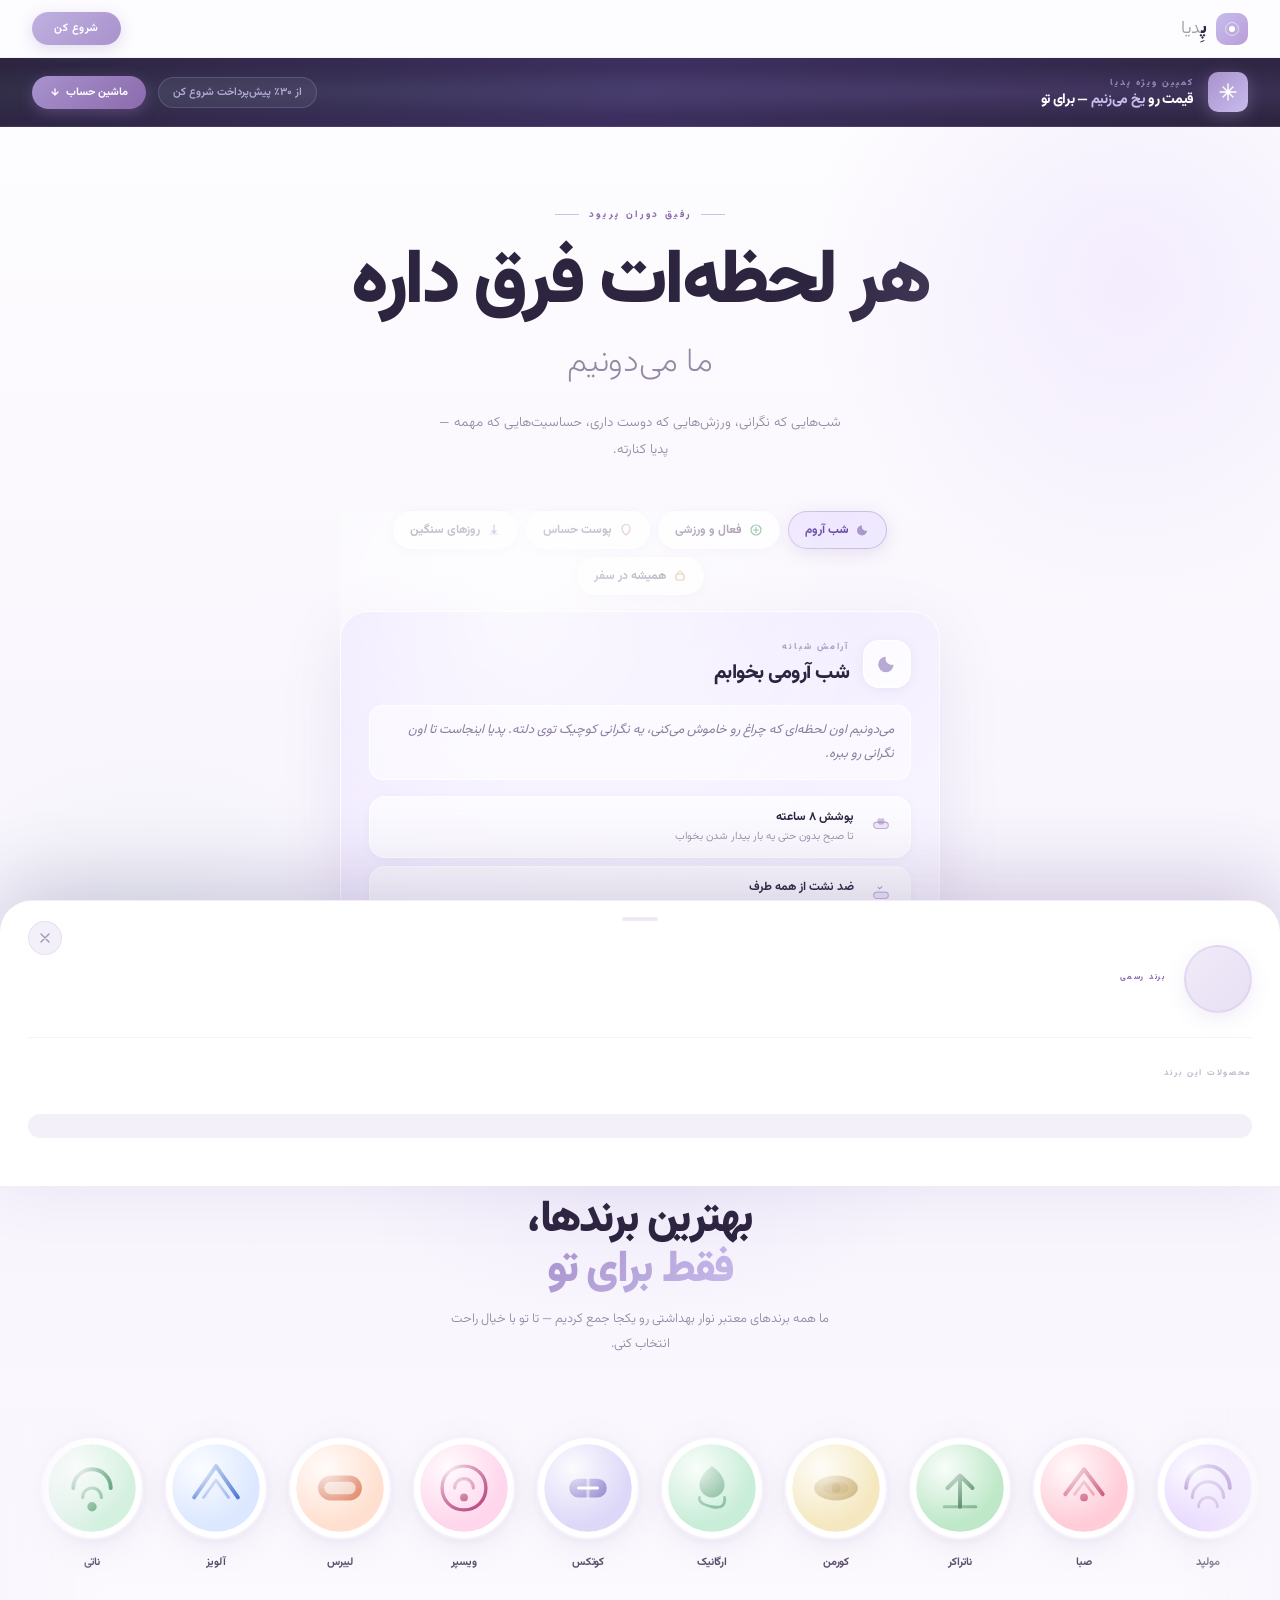
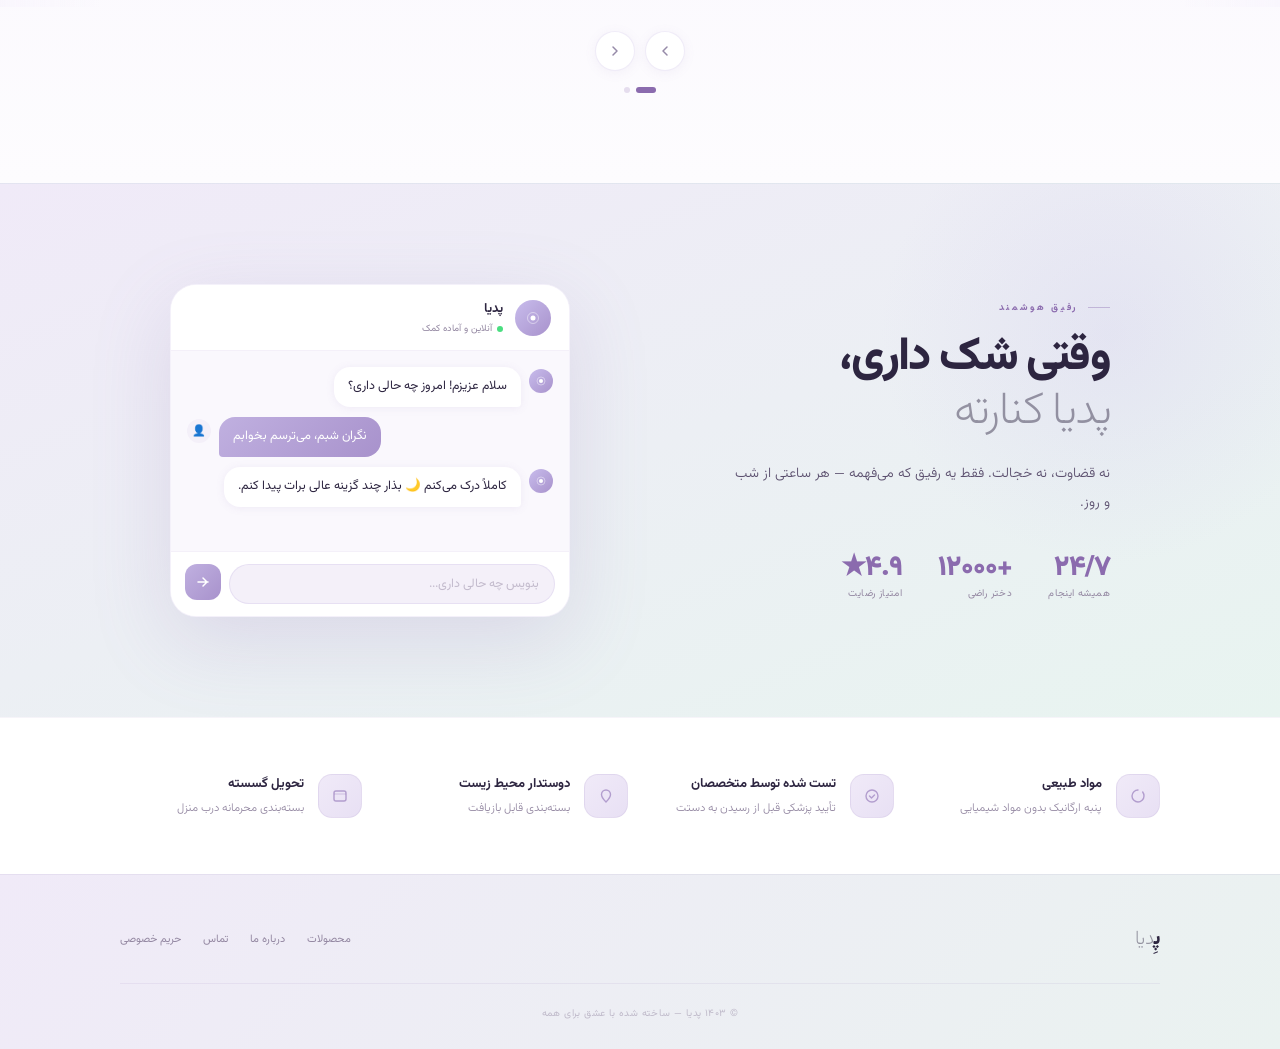
==== commit 7c35cec0: "Update index.html" ====
--- a/index.html
+++ b/index.html
@@ -19,304 +19,526 @@
 }
 *, *::before, *::after { margin:0; padding:0; box-sizing:border-box; }
 html { scroll-behavior:smooth; }
-body {
-  background: #FDFCFE;
-  color: var(--ink);
-  font-family: var(--f);
-  -webkit-font-smoothing: antialiased;
-  overflow-x: hidden;
-}
-
-/* ═══ NAV ═══ */
+body { background:#FDFCFE; color:var(--ink); font-family:var(--f); -webkit-font-smoothing:antialiased; overflow-x:hidden; }
+
+/* NAV */
 .nav {
-  position: fixed; top:0; left:0; right:0; z-index:900;
-  height: 58px;
-  background: rgba(253,252,254,.92);
-  backdrop-filter: blur(20px) saturate(180%);
-  border-bottom: 1px solid rgba(180,160,210,.15);
-  display: flex; align-items: center; justify-content: space-between;
-  padding: 0 32px;
+  position:fixed; top:0; left:0; right:0; z-index:900;
+  height:58px;
+  background:rgba(253,252,254,.92);
+  backdrop-filter:blur(20px) saturate(180%);
+  border-bottom:1px solid rgba(180,160,210,.15);
+  display:flex; align-items:center; justify-content:space-between;
+  padding:0 32px;
 }
 .nav-brand { display:flex; align-items:center; gap:10px; text-decoration:none; }
-.nav-logo {
-  width:32px; height:32px;
-  background: linear-gradient(135deg, #C8BCEC, #B89ED8);
-  border-radius:10px;
-  display:flex; align-items:center; justify-content:center;
-}
+.nav-logo { width:32px; height:32px; background:linear-gradient(135deg,#C8BCEC,#B89ED8); border-radius:10px; display:flex; align-items:center; justify-content:center; }
 .nav-name { font-size:18px; font-weight:800; color:var(--ink); letter-spacing:-.03em; }
 .nav-name em { font-style:normal; font-weight:300; opacity:.45; }
-.nav-pill {
-  background: linear-gradient(135deg, #C0B0E0, #A892CC);
-  color: white;
-  font-size:11px; font-weight:700; letter-spacing:.05em;
-  padding:8px 22px; border:none; border-radius:100px;
-  cursor:pointer; font-family:var(--f);
-  transition: opacity .2s, transform .2s;
-  box-shadow: 0 4px 16px rgba(168,146,204,.3);
-}
+.nav-pill { background:linear-gradient(135deg,#C0B0E0,#A892CC); color:white; font-size:11px; font-weight:700; letter-spacing:.05em; padding:8px 22px; border:none; border-radius:100px; cursor:pointer; font-family:var(--f); transition:opacity .2s,transform .2s; box-shadow:0 4px 16px rgba(168,146,204,.3); }
 .nav-pill:hover { opacity:.85; transform:translateY(-1px); }
 
-/* ═══ HERO ═══ */
+/* HERO */
 .hero {
-  margin-top: 0;
-  min-height: calc(100vh - 58px);
-  display: flex; flex-direction: column;
-  align-items: center; justify-content: center;
-  padding: 60px 24px 40px;
-  position: relative; overflow: hidden;
-  background: linear-gradient(180deg, #FDFCFE 0%, #F7F3FD 100%);
-}
-.hero::before {
-  content:'';
-  position:absolute; width:700px; height:700px;
-  background: radial-gradient(circle, rgba(220,200,255,.28) 0%, transparent 65%);
-  top:-200px; right:-200px; pointer-events:none;
-  animation: blobdrift 18s ease-in-out infinite alternate;
-}
-.hero::after {
-  content:'';
-  position:absolute; width:500px; height:500px;
-  background: radial-gradient(circle, rgba(200,240,220,.2) 0%, transparent 65%);
-  bottom:-150px; left:-100px; pointer-events:none;
-  animation: blobdrift2 14s ease-in-out infinite alternate;
-}
-@keyframes blobdrift { 0%{ transform:translate(0,0) scale(1);} 100%{ transform:translate(-60px,40px) scale(1.15);} }
-@keyframes blobdrift2 { 0%{ transform:translate(0,0) scale(1);} 100%{ transform:translate(40px,-30px) scale(1.1);} }
-
-.hero-tag {
-  font-size:9.5px; font-weight:800; letter-spacing:.28em; text-transform:uppercase;
-  color:var(--accent); margin-bottom:20px;
-  display:flex; align-items:center; gap:10px;
-}
+  margin-top:0;
+  min-height:calc(100vh - 58px);
+  display:flex; flex-direction:column;
+  align-items:center; justify-content:center;
+  padding:80px 24px 60px;
+  position:relative; overflow:hidden;
+  background:linear-gradient(180deg,#FDFCFE 0%,#F7F3FD 100%);
+}
+.hero::before { content:''; position:absolute; width:700px; height:700px; background:radial-gradient(circle,rgba(220,200,255,.28) 0%,transparent 65%); top:-200px; right:-200px; pointer-events:none; animation:blobdrift 18s ease-in-out infinite alternate; }
+.hero::after { content:''; position:absolute; width:500px; height:500px; background:radial-gradient(circle,rgba(200,240,220,.2) 0%,transparent 65%); bottom:-150px; left:-100px; pointer-events:none; animation:blobdrift2 14s ease-in-out infinite alternate; }
+@keyframes blobdrift { 0%{transform:translate(0,0) scale(1);} 100%{transform:translate(-60px,40px) scale(1.15);} }
+@keyframes blobdrift2 { 0%{transform:translate(0,0) scale(1);} 100%{transform:translate(40px,-30px) scale(1.1);} }
+
+.hero-tag { font-size:9.5px; font-weight:800; letter-spacing:.28em; text-transform:uppercase; color:var(--accent); margin-bottom:20px; display:flex; align-items:center; gap:10px; }
 .hero-tag::before, .hero-tag::after { content:''; width:24px; height:1px; background:currentColor; opacity:.4; }
-.hero-h1 {
-  font-size: clamp(38px, 6vw, 76px);
-  font-weight: 900; color: var(--ink);
-  line-height: 1.1; letter-spacing: -.045em;
-  text-align: center; margin-bottom: 10px;
-}
-.hero-h2 {
-  font-size: clamp(18px, 2.8vw, 34px);
-  font-weight: 200; color: var(--slate);
-  letter-spacing: -.01em; text-align:center;
-  margin-bottom: 20px;
-}
-.hero-desc {
-  font-size: 13.5px; font-weight: 300; color: var(--slate);
-  line-height: 2; text-align:center; max-width:420px;
-  margin-bottom: 56px;
-}
-.mood-prompt {
-  font-size: 11px; font-weight: 700; letter-spacing: .18em; text-transform: uppercase;
-  color: var(--accent); opacity:.7;
-  margin-bottom: 20px; text-align:center;
-}
-
-/* ═══ BENTO GRID ═══ */
-.bento {
-  display: grid;
-  grid-template-columns: 2fr 1fr 1fr;
-  grid-template-rows: auto auto;
-  gap: 12px;
-  width: 100%; max-width: 920px;
-  position:relative; z-index:1;
-}
-.bc { grid-column:span 1; grid-row:span 1; }
-.bc.tall { grid-row:span 2; }
-.bc.wide { grid-column:span 2; }
-
-.bcard {
-  border-radius: 28px;
-  overflow: hidden;
-  cursor: pointer;
-  position: relative;
-  min-height: 180px;
-  transition: transform .4s cubic-bezier(.34,1.56,.64,1), box-shadow .4s;
-  outline: none;
-  border: 1.5px solid rgba(255,255,255,.8);
-}
-.bcard:hover { transform: translateY(-6px) scale(1.015); box-shadow: 0 28px 64px rgba(140,110,180,.16); }
-.bcard:active { transform: scale(.98); }
-
-.bcard[data-mood="night"]     { background: linear-gradient(145deg,#EDE5FF 0%,#F5F0FF 50%,#FAF7FF 100%); }
-.bcard[data-mood="sport"]     { background: linear-gradient(145deg,#D4F0DF 0%,#E8F8EE 50%,#F4FCF7 100%); }
-.bcard[data-mood="sensitive"] { background: linear-gradient(145deg,#FFE0EC 0%,#FFEEF5 50%,#FFF5FA 100%); }
-.bcard[data-mood="heavy"]     { background: linear-gradient(145deg,#D6E8FF 0%,#E8F2FF 50%,#F4F8FF 100%); }
-.bcard[data-mood="travel"]    { background: linear-gradient(145deg,#FFF0D0 0%,#FFF8E8 50%,#FFFDF5 100%); }
-
-.bcard::before {
-  content:'';
-  position:absolute; inset:0;
-  background: radial-gradient(ellipse at 30% 20%, rgba(255,255,255,.7) 0%, transparent 60%);
-  pointer-events:none;
-}
-.bcard-inner { padding:28px; height:100%; display:flex; flex-direction:column; justify-content:space-between; position:relative; z-index:1; }
-.bcard-top { display:flex; flex-direction:column; gap:10px; }
-
-.bcard-icon {
-  width:44px; height:44px;
-  background: rgba(255,255,255,.7);
-  border-radius:14px;
-  display:flex; align-items:center; justify-content:center;
-  border: 1px solid rgba(140,110,180,.12);
-  box-shadow: 0 2px 12px rgba(140,110,180,.08);
-}
-.bcard-icon svg { width:20px; height:20px; }
-.bcard-label {
-  font-size:9px; font-weight:800; letter-spacing:.22em; text-transform:uppercase;
-  color: rgba(100,80,130,.5);
-}
-.bcard-title {
-  font-size: clamp(16px,2vw,22px);
-  font-weight:800; color:var(--ink);
-  line-height:1.2; letter-spacing:-.025em;
-}
-.bcard-quote {
-  font-size:12.5px; font-weight:400;
-  color: rgba(80,60,110,.65); line-height:1.9;
-  margin-top:4px; font-style:italic;
-}
-
-/* ── FEATURE BOXES ── */
-.bcard-features { display:flex; flex-direction:column; gap:8px; margin-top:14px; }
-.bcard-feature {
-  display:flex; align-items:flex-start; gap:12px;
-  padding:10px 14px;
-  border-radius:16px;
-  background: rgba(255,255,255,.65);
-  border: 1px solid rgba(255,255,255,.9);
-  backdrop-filter: blur(8px);
-  box-shadow: 0 2px 8px rgba(140,110,180,.06);
-}
-.bcard-feature-icon {
-  flex-shrink:0;
-  width:30px; height:30px;
-  display:flex; align-items:center; justify-content:center;
-  margin-top:1px;
-}
-.bcard-feature-icon svg { width:24px; height:24px; }
-.bcard-feature-body { display:flex; flex-direction:column; gap:2px; }
-.bcard-feature-title {
-  font-size:11.5px; font-weight:700;
-  color: var(--ink);
-  letter-spacing:.01em;
-}
-.bcard-feature-desc {
-  font-size:10.5px; font-weight:300;
-  color: rgba(80,60,110,.6);
-  line-height:1.6;
-}
-
-.bcard-btn {
-  margin-top:18px;
-  display:inline-flex; align-items:center; gap:8px;
-  background: linear-gradient(135deg, #C0B0E0, #A892CC);
-  color: white;
-  font-family:var(--f); font-size:11px; font-weight:700; letter-spacing:.04em;
-  padding:11px 20px; border:none; border-radius:14px;
-  cursor:pointer; width:fit-content;
-  transition: opacity .2s, transform .2s;
-  box-shadow: 0 6px 20px rgba(168,146,204,.28);
-}
-.bcard-btn:hover { opacity:.85; transform:translateY(-1px); }
-.bcard-btn svg { width:12px; height:12px; }
-
-/* small cards */
-.bcard.small .bcard-inner { align-items:center; justify-content:center; text-align:center; gap:12px; }
-.bcard.small .bcard-quote { display:none; }
-.bcard.small .bcard-features { display:none; }
-.bcard.small .bcard-btn { display:none; }
-.bcard.small .bcard-title { font-size:14px; }
-
-/* ═══ EXPANDED OVERLAY ═══ */
-.expand-overlay {
-  position:fixed; inset:0; z-index:800;
-  background: rgba(100,80,140,.18);
-  backdrop-filter: blur(8px);
-  opacity:0; pointer-events:none;
-  transition: opacity .4s;
-}
+.hero-h1 { font-size:clamp(38px,6vw,76px); font-weight:900; color:var(--ink); line-height:1.1; letter-spacing:-.045em; text-align:center; margin-bottom:10px; }
+.hero-h2 { font-size:clamp(18px,2.8vw,34px); font-weight:200; color:var(--slate); letter-spacing:-.01em; text-align:center; margin-bottom:20px; }
+.hero-desc { font-size:13.5px; font-weight:300; color:var(--slate); line-height:2; text-align:center; max-width:420px; margin-bottom:48px; }
+
+/* ── MOOD SELECTOR ── */
+.mood-wrap { width:100%; max-width:600px; position:relative; z-index:1; display:flex; flex-direction:column; gap:0; }
+.mood-tabs { display:flex; gap:8px; margin-bottom:16px; flex-wrap:wrap; justify-content:center; }
+.mood-tab { display:flex; align-items:center; gap:7px; padding:9px 16px; border-radius:100px; border:1.5px solid transparent; background:rgba(255,255,255,.7); cursor:pointer; font-family:var(--f); font-size:12px; font-weight:700; color:var(--slate); transition:all .25s; backdrop-filter:blur(8px); box-shadow:0 2px 10px rgba(140,110,180,.07); white-space:nowrap; user-select:none; }
+.mood-tab svg { width:14px; height:14px; flex-shrink:0; }
+.mood-tab:hover { color:var(--ink); background:rgba(255,255,255,.9); box-shadow:0 4px 16px rgba(140,110,180,.13); }
+.mood-tab.active[data-mood="night"]     { background:linear-gradient(135deg,#EDE5FF,#F0EAFF); border-color:rgba(140,110,180,.35); color:#6040A0; box-shadow:0 4px 18px rgba(140,110,180,.18); }
+.mood-tab.active[data-mood="sport"]     { background:linear-gradient(135deg,#D4F0DF,#E2F7EB); border-color:rgba(60,140,90,.3); color:#287850; box-shadow:0 4px 18px rgba(60,140,90,.15); }
+.mood-tab.active[data-mood="sensitive"] { background:linear-gradient(135deg,#FFE0EC,#FFEEF6); border-color:rgba(180,80,120,.3); color:#A04070; box-shadow:0 4px 18px rgba(180,80,120,.15); }
+.mood-tab.active[data-mood="heavy"]     { background:linear-gradient(135deg,#D6E8FF,#E2EFFF); border-color:rgba(80,120,200,.3); color:#3060B0; box-shadow:0 4px 18px rgba(80,120,200,.15); }
+.mood-tab.active[data-mood="travel"]    { background:linear-gradient(135deg,#FFF0D0,#FFF7E0); border-color:rgba(160,110,40,.3); color:#9A6820; box-shadow:0 4px 18px rgba(160,110,40,.15); }
+.mood-panel { border-radius:28px; overflow:hidden; border:1.5px solid rgba(255,255,255,.85); box-shadow:0 20px 60px rgba(140,110,180,.14); }
+.mood-panel[data-mood="night"]     { background:linear-gradient(145deg,#EDE5FF 0%,#F5F0FF 50%,#FAF7FF 100%); }
+.mood-panel[data-mood="sport"]     { background:linear-gradient(145deg,#D4F0DF 0%,#E8F8EE 50%,#F4FCF7 100%); }
+.mood-panel[data-mood="sensitive"] { background:linear-gradient(145deg,#FFE0EC 0%,#FFEEF5 50%,#FFF5FA 100%); }
+.mood-panel[data-mood="heavy"]     { background:linear-gradient(145deg,#D6E8FF 0%,#E8F2FF 50%,#F4F8FF 100%); }
+.mood-panel[data-mood="travel"]    { background:linear-gradient(145deg,#FFF0D0 0%,#FFF8E8 50%,#FFFDF5 100%); }
+.mood-panel::before { content:''; position:absolute; inset:0; background:radial-gradient(ellipse at 30% 20%,rgba(255,255,255,.7) 0%,transparent 60%); pointer-events:none; }
+.mood-panel-inner { padding:28px; display:flex; flex-direction:column; gap:16px; position:relative; z-index:1; animation:fadeSlide .3s ease; }
+@keyframes fadeSlide { from{opacity:0;transform:translateY(8px);} to{opacity:1;transform:translateY(0);} }
+.mp-head { display:flex; align-items:center; gap:14px; }
+.mp-icon { width:48px; height:48px; flex-shrink:0; background:rgba(255,255,255,.75); border-radius:16px; display:flex; align-items:center; justify-content:center; border:1px solid rgba(255,255,255,.9); box-shadow:0 2px 12px rgba(140,110,180,.1); }
+.mp-icon svg { width:22px; height:22px; }
+.mp-eyebrow { font-size:9px; font-weight:800; letter-spacing:.22em; text-transform:uppercase; color:rgba(80,60,110,.45); margin-bottom:3px; }
+.mp-title { font-size:20px; font-weight:800; color:var(--ink); letter-spacing:-.025em; }
+.mp-quote { font-size:13px; font-weight:400; font-style:italic; color:rgba(80,60,110,.65); line-height:1.9; padding:12px 16px; background:rgba(255,255,255,.55); border-radius:14px; border:1px solid rgba(255,255,255,.8); }
+.mp-features { display:flex; flex-direction:column; gap:8px; }
+.mp-feature { display:flex; align-items:flex-start; gap:12px; padding:11px 14px; border-radius:16px; background:rgba(255,255,255,.65); border:1px solid rgba(255,255,255,.9); backdrop-filter:blur(8px); box-shadow:0 2px 8px rgba(140,110,180,.06); }
+.mp-feature-icon { flex-shrink:0; width:30px; height:30px; display:flex; align-items:center; justify-content:center; }
+.mp-feature-icon svg { width:22px; height:22px; }
+.mp-feature-title { font-size:12px; font-weight:700; color:var(--ink); margin-bottom:2px; }
+.mp-feature-desc { font-size:11px; font-weight:300; color:rgba(80,60,110,.6); line-height:1.65; }
+.mp-cta { display:flex; align-items:center; justify-content:center; gap:8px; background:linear-gradient(135deg,#C0B0E0,#A892CC); color:white; font-family:var(--f); font-size:12px; font-weight:700; letter-spacing:.04em; padding:13px 22px; border:none; border-radius:14px; cursor:pointer; transition:opacity .2s,transform .2s; box-shadow:0 6px 20px rgba(168,146,204,.28); }
+.mp-cta:hover { opacity:.85; transform:translateY(-1px); }
+.mp-cta svg { width:12px; height:12px; }
+
+/* EXPAND OVERLAY + PANEL */
+.expand-overlay { position:fixed; inset:0; z-index:800; background:rgba(100,80,140,.18); backdrop-filter:blur(8px); opacity:0; pointer-events:none; transition:opacity .4s; }
 .expand-overlay.on { opacity:1; pointer-events:auto; }
-.expand-panel {
-  position:fixed; bottom:0; left:0; right:0; z-index:810;
-  background: #FDFCFE;
-  border-radius:32px 32px 0 0;
-  padding:0 32px 44px;
-  transform:translateY(100%);
-  transition: transform .5s cubic-bezier(.77,0,.18,1);
-  max-height:88vh; overflow-y:auto;
-  box-shadow: 0 -12px 80px rgba(100,80,140,.12);
-  border-top: 1px solid rgba(180,160,220,.15);
-}
+.expand-panel { position:fixed; bottom:0; left:0; right:0; z-index:810; background:#FDFCFE; border-radius:32px 32px 0 0; padding:0 32px 44px; transform:translateY(100%); transition:transform .5s cubic-bezier(.77,0,.18,1); max-height:88vh; overflow-y:auto; box-shadow:0 -12px 80px rgba(100,80,140,.12); border-top:1px solid rgba(180,160,220,.15); }
 .expand-panel.open { transform:translateY(0); }
-.ep-handle {
-  width:36px; height:4px; background:rgba(140,110,180,.15); border-radius:2px;
-  margin:16px auto 28px;
-}
-.ep-close {
-  position:absolute; top:20px; left:32px;
-  width:34px; height:34px;
-  background: var(--mist);
-  border:1px solid rgba(140,110,180,.12);
-  border-radius:50%;
-  display:flex; align-items:center; justify-content:center;
-  cursor:pointer; transition:background .2s;
-}
+.ep-handle { width:36px; height:4px; background:rgba(140,110,180,.15); border-radius:2px; margin:16px auto 28px; }
+.ep-close { position:absolute; top:20px; left:32px; width:34px; height:34px; background:var(--mist); border:1px solid rgba(140,110,180,.12); border-radius:50%; display:flex; align-items:center; justify-content:center; cursor:pointer; transition:background .2s; }
 .ep-close:hover { background:var(--lavender); }
 .ep-context { font-size:9px; font-weight:800; letter-spacing:.24em; text-transform:uppercase; color:var(--accent); margin-bottom:6px; }
 .ep-title { font-size:clamp(22px,3.5vw,32px); font-weight:800; color:var(--ink); letter-spacing:-.03em; margin-bottom:4px; }
 .ep-sub { font-size:13px; font-weight:300; color:var(--slate); margin-bottom:28px; }
 .ep-grid { display:grid; grid-template-columns:repeat(2,1fr); gap:12px; }
 @media(min-width:600px){ .ep-grid { grid-template-columns:repeat(4,1fr); } }
-.epc {
-  background:white; border:1.5px solid rgba(140,110,180,.08);
-  border-radius:22px; overflow:hidden;
-  transition: transform .25s, box-shadow .25s; cursor:pointer;
-}
+.epc { background:white; border:1.5px solid rgba(140,110,180,.08); border-radius:22px; overflow:hidden; transition:transform .25s,box-shadow .25s; cursor:pointer; }
 .epc:hover { transform:translateY(-4px); box-shadow:0 12px 36px rgba(140,110,180,.12); }
 .epc-vis { height:96px; display:flex; align-items:center; justify-content:center; position:relative; }
 .epc-vis svg { width:32px; height:32px; }
-.epc-best {
-  position:absolute; top:10px; right:10px;
-  background: linear-gradient(135deg,#C0B0E0,#A892CC);
-  color:white;
-  font-size:7px; font-weight:800; letter-spacing:.07em;
-  padding:3px 9px; border-radius:100px;
-}
+.epc-best { position:absolute; top:10px; right:10px; background:linear-gradient(135deg,#C0B0E0,#A892CC); color:white; font-size:7px; font-weight:800; letter-spacing:.07em; padding:3px 9px; border-radius:100px; }
 .epc-body { padding:14px 16px 16px; }
 .epc-name { font-size:12px; font-weight:700; color:var(--ink); margin-bottom:2px; line-height:1.35; }
 .epc-brand { font-size:10px; color:var(--slate); margin-bottom:12px; }
 .epc-foot { display:flex; align-items:center; justify-content:space-between; }
 .epc-price { font-size:13px; font-weight:900; color:var(--ink); }
-.epc-add {
-  width:30px; height:30px;
+.epc-add { width:30px; height:30px; background:linear-gradient(135deg,#C0B0E0,#A892CC); border:none; border-radius:10px; color:white; font-size:18px; display:flex; align-items:center; justify-content:center; cursor:pointer; font-family:var(--f); transition:opacity .18s; }
+.epc-add:hover { opacity:.72; }
+.ep-empathy-box { background:var(--mist); border:1px solid rgba(140,110,180,.1); border-radius:20px; padding:18px 22px; margin-bottom:24px; display:flex; align-items:flex-start; gap:14px; }
+.ep-empathy-icon { font-size:22px; flex-shrink:0; margin-top:2px; }
+.ep-empathy-quote { font-size:13.5px; font-weight:500; color:var(--ink); line-height:1.75; margin-bottom:6px; letter-spacing:-.01em; }
+.ep-empathy-desc { font-size:11.5px; font-weight:300; color:var(--slate); line-height:1.85; }
+.ep-footer-note { margin-top:20px; text-align:center; font-size:11px; font-weight:300; color:var(--slate); line-height:1.9; padding:14px 20px; background:var(--mist); border-radius:16px; }
+.ep-footer-note strong { font-weight:700; color:var(--accent); }
+
+/* FREEZE BANNER */
+.freeze-banner { position:relative; z-index:50; margin-top:58px; background:linear-gradient(135deg,#2D2540 0%,#3D3060 50%,#2D2540 100%); overflow:hidden; border-bottom:1px solid rgba(200,180,255,.12); }
+.freeze-banner::before { content:''; position:absolute; inset:0; background:radial-gradient(ellipse at 80% 50%,rgba(180,150,255,.12) 0%,transparent 55%),radial-gradient(ellipse at 20% 50%,rgba(120,200,180,.08) 0%,transparent 55%); pointer-events:none; }
+.freeze-teaser { display:flex; align-items:center; justify-content:space-between; padding:14px 32px; cursor:pointer; position:relative; z-index:1; gap:16px; user-select:none; }
+.freeze-teaser-right { display:flex; align-items:center; gap:14px; }
+.freeze-badge { background:linear-gradient(135deg,#A892CC,#C8BCEC); border-radius:10px; width:40px; height:40px; display:flex; align-items:center; justify-content:center; flex-shrink:0; box-shadow:0 4px 16px rgba(168,146,204,.35); }
+.freeze-badge svg { width:20px; height:20px; }
+.freeze-label { font-size:9px; font-weight:800; letter-spacing:.22em; text-transform:uppercase; color:rgba(200,188,236,.65); margin-bottom:2px; }
+.freeze-title { font-size:14px; font-weight:800; color:white; letter-spacing:-.02em; line-height:1.2; }
+.freeze-title em { font-style:normal; color:#C8BCEC; }
+.freeze-teaser-left { display:flex; align-items:center; gap:12px; }
+.freeze-pill-price { background:rgba(255,255,255,.06); border:1px solid rgba(200,188,236,.2); border-radius:20px; padding:6px 14px; font-size:11px; font-weight:600; color:rgba(200,188,236,.85); white-space:nowrap; }
+.freeze-cta-btn { background:linear-gradient(135deg,#A892CC,#8B6BAE); border:none; border-radius:20px; padding:8px 18px; font-size:11px; font-weight:700; font-family:var(--f); color:white; cursor:pointer; display:flex; align-items:center; gap:6px; transition:opacity .2s,transform .2s; white-space:nowrap; box-shadow:0 4px 14px rgba(139,107,174,.4); }
+.freeze-cta-btn:hover { opacity:.85; transform:translateY(-1px); }
+.freeze-cta-btn svg { width:10px; height:10px; transition:transform .3s; }
+.freeze-banner.open .freeze-cta-btn svg { transform:rotate(180deg); }
+.freeze-calc { max-height:0; overflow:hidden; transition:max-height .55s cubic-bezier(.77,0,.18,1); }
+.freeze-banner.open .freeze-calc { max-height:800px; }
+.freeze-calc-inner { padding:0 32px 36px; position:relative; z-index:1; }
+.freeze-divider { height:1px; background:linear-gradient(90deg,transparent,rgba(200,188,236,.15),transparent); margin-bottom:28px; }
+.freeze-calc-grid { display:grid; grid-template-columns:1fr 1fr; gap:24px; max-width:860px; margin:0 auto; }
+@media(max-width:680px){ .freeze-calc-grid { grid-template-columns:1fr; gap:16px; } }
+.freeze-story { display:flex; flex-direction:column; gap:16px; }
+.freeze-story-head { font-size:20px; font-weight:800; color:white; letter-spacing:-.025em; line-height:1.3; }
+.freeze-story-head em { font-style:normal; color:#C8BCEC; }
+.freeze-story-p { font-size:12.5px; font-weight:300; color:rgba(200,188,236,.75); line-height:2; }
+.freeze-story-steps { display:flex; flex-direction:column; gap:10px; margin-top:4px; }
+.fss { display:flex; align-items:flex-start; gap:12px; }
+.fss-num { width:24px; height:24px; flex-shrink:0; background:rgba(168,146,204,.22); border:1px solid rgba(200,188,236,.2); border-radius:8px; font-size:10px; font-weight:800; color:#C8BCEC; display:flex; align-items:center; justify-content:center; }
+.fss-text { font-size:12px; font-weight:300; color:rgba(200,188,236,.8); line-height:1.8; padding-top:3px; }
+.fss-text strong { font-weight:700; color:white; }
+.freeze-panel { background:rgba(255,255,255,.05); border:1px solid rgba(200,188,236,.12); border-radius:24px; padding:24px; display:flex; flex-direction:column; gap:18px; backdrop-filter:blur(10px); }
+.fp-section-label { font-size:8.5px; font-weight:800; letter-spacing:.2em; text-transform:uppercase; color:rgba(200,188,236,.45); margin-bottom:8px; }
+.fp-slider-row { display:flex; flex-direction:column; gap:8px; }
+.fp-slider-vals { display:flex; align-items:center; justify-content:space-between; }
+.fp-val-label { font-size:11px; font-weight:300; color:rgba(200,188,236,.6); }
+.fp-val-num { font-size:20px; font-weight:900; color:white; letter-spacing:-.03em; }
+.fp-val-unit { font-size:10px; color:rgba(200,188,236,.5); margin-right:3px; }
+input[type=range].fp-range { -webkit-appearance:none; width:100%; height:4px; border-radius:2px; background:linear-gradient(90deg,#A892CC var(--pct,40%),rgba(255,255,255,.1) var(--pct,40%)); outline:none; cursor:pointer; }
+input[type=range].fp-range::-webkit-slider-thumb { -webkit-appearance:none; width:18px; height:18px; background:white; border-radius:50%; box-shadow:0 2px 8px rgba(0,0,0,.3); border:2px solid #A892CC; }
+.fp-plan-row { display:flex; gap:8px; }
+.fp-plan-btn { flex:1; background:rgba(255,255,255,.05); border:1.5px solid rgba(200,188,236,.15); border-radius:12px; padding:10px 8px; font-size:11px; font-weight:600; font-family:var(--f); color:rgba(200,188,236,.6); cursor:pointer; text-align:center; transition:all .2s; }
+.fp-plan-btn.active { background:rgba(168,146,204,.22); border-color:rgba(200,188,236,.45); color:white; }
+.fp-result { background:rgba(168,146,204,.12); border:1px solid rgba(200,188,236,.18); border-radius:18px; padding:18px; display:flex; flex-direction:column; gap:10px; }
+.fp-result-row { display:flex; align-items:center; justify-content:space-between; }
+.fp-result-label { font-size:11.5px; font-weight:300; color:rgba(200,188,236,.7); }
+.fp-result-val { font-size:13px; font-weight:700; color:white; }
+.fp-result-val.strike { text-decoration:line-through; color:rgba(200,188,236,.35); font-size:11px; font-weight:400; }
+.fp-result-divider { height:1px; background:rgba(200,188,236,.1); }
+.fp-result-saving { background:rgba(125,211,168,.1); border:1px solid rgba(125,211,168,.2); border-radius:12px; padding:10px 14px; display:flex; align-items:center; justify-content:space-between; }
+.fp-saving-label { font-size:11px; font-weight:600; color:rgba(125,211,168,.9); }
+.fp-saving-val { font-size:16px; font-weight:900; color:#7dd3a8; letter-spacing:-.02em; }
+.freeze-join-btn { width:100%; background:linear-gradient(135deg,#A892CC,#8B6BAE); border:none; border-radius:16px; padding:14px 20px; font-size:13px; font-weight:800; font-family:var(--f); color:white; cursor:pointer; display:flex; align-items:center; justify-content:center; gap:8px; transition:opacity .2s,transform .2s; box-shadow:0 8px 24px rgba(139,107,174,.4); letter-spacing:-.01em; }
+.freeze-join-btn:hover { opacity:.88; transform:translateY(-2px); }
+@media(max-width:520px){ .freeze-teaser{padding:12px 18px;} .freeze-pill-price{display:none;} .freeze-calc-inner{padding:0 18px 28px;} }
+
+/* ═══════════════════════════════════════════
+   BRAND CAROUSEL SECTION
+═══════════════════════════════════════════ */
+.brands-section {
+  padding: 80px 0 90px;
+  background: linear-gradient(180deg, #F7F3FD 0%, #FDFCFE 100%);
+  position: relative;
+  overflow: hidden;
+}
+.brands-section::before {
+  content:'';
+  position:absolute;
+  top:-60px; left:50%;
+  transform:translateX(-50%);
+  width:600px; height:300px;
+  background:radial-gradient(ellipse,rgba(200,188,236,.18) 0%,transparent 70%);
+  pointer-events:none;
+}
+
+/* header */
+.brands-header {
+  text-align: center;
+  padding: 0 24px;
+  margin-bottom: 52px;
+  position: relative;
+  z-index: 1;
+}
+.brands-eyebrow {
+  display: inline-flex;
+  align-items: center;
+  gap: 10px;
+  font-size: 9px;
+  font-weight: 800;
+  letter-spacing: .28em;
+  text-transform: uppercase;
+  color: var(--accent);
+  margin-bottom: 16px;
+}
+.brands-eyebrow::before,
+.brands-eyebrow::after {
+  content:'';
+  width:28px; height:1px;
+  background:var(--accent);
+  opacity:.35;
+}
+.brands-h2 {
+  font-size: clamp(26px, 4vw, 44px);
+  font-weight: 900;
+  color: var(--ink);
+  letter-spacing: -.04em;
+  line-height: 1.15;
+  margin-bottom: 10px;
+}
+.brands-h2 em {
+  font-style: normal;
+  background: linear-gradient(135deg, #A892CC, #C8BCEC);
+  -webkit-background-clip: text;
+  -webkit-text-fill-color: transparent;
+  background-clip: text;
+}
+.brands-sub {
+  font-size: 13px;
+  font-weight: 300;
+  color: var(--slate);
+  line-height: 1.9;
+  max-width: 380px;
+  margin: 0 auto;
+}
+
+/* carousel track */
+.brands-carousel-wrap {
+  position: relative;
+}
+.brands-track-outer {
+  overflow: hidden;
+  padding: 20px 0 28px;
+  position: relative;
+}
+/* fade edges */
+.brands-track-outer::before,
+.brands-track-outer::after {
+  content:'';
+  position:absolute;
+  top:0; bottom:0;
+  width: 100px;
+  z-index: 2;
+  pointer-events: none;
+}
+.brands-track-outer::before {
+  right:0;
+  background: linear-gradient(to left, #F9F6FD 0%, transparent 100%);
+}
+.brands-track-outer::after {
+  left:0;
+  background: linear-gradient(to right, #F9F6FD 0%, transparent 100%);
+}
+.brands-track {
+  display: flex;
+  gap: 20px;
+  padding: 8px 40px;
+  transition: transform .55s cubic-bezier(.77,0,.18,1);
+  will-change: transform;
+  direction: ltr;
+}
+
+/* brand card — circle style */
+.brand-card {
+  flex-shrink: 0;
+  display: flex;
+  flex-direction: column;
+  align-items: center;
+  gap: 14px;
+  cursor: pointer;
+  user-select: none;
+  transition: transform .3s;
+}
+.brand-card:hover { transform: translateY(-4px); }
+.brand-card:active { transform: scale(.96); }
+
+.brand-circle {
+  width: 104px;
+  height: 104px;
+  border-radius: 50%;
+  background: white;
+  border: 2px solid rgba(180,160,220,.14);
+  box-shadow: 0 8px 32px rgba(140,110,180,.1), 0 2px 8px rgba(140,110,180,.06);
+  display: flex;
+  align-items: center;
+  justify-content: center;
+  position: relative;
+  transition: all .35s cubic-bezier(.34,1.56,.64,1);
+  overflow: hidden;
+}
+.brand-circle::before {
+  content:'';
+  position:absolute;
+  inset:0;
+  border-radius:50%;
+  background: radial-gradient(circle at 35% 30%, rgba(255,255,255,.9) 0%, transparent 60%);
+  pointer-events:none;
+}
+.brand-card:hover .brand-circle {
+  border-color: rgba(168,146,204,.38);
+  box-shadow: 0 16px 48px rgba(140,110,180,.18), 0 4px 16px rgba(140,110,180,.1);
+  transform: scale(1.06);
+}
+.brand-card.active .brand-circle {
+  border-color: var(--accent);
+  box-shadow: 0 0 0 3px rgba(139,107,174,.18), 0 16px 48px rgba(140,110,180,.22);
+  transform: scale(1.09);
+}
+.brand-logo-inner {
+  width: 64px;
+  height: 64px;
+  display: flex;
+  align-items: center;
+  justify-content: center;
+  position: relative;
+  z-index: 1;
+}
+.brand-logo-inner svg {
+  width: 100%;
+  height: 100%;
+}
+/* active ring pulse */
+.brand-card.active .brand-circle::after {
+  content:'';
+  position:absolute;
+  inset:-4px;
+  border-radius:50%;
+  border:2px solid rgba(139,107,174,.25);
+  animation: ringpulse 1.8s ease-out infinite;
+}
+@keyframes ringpulse {
+  0%{opacity:1;transform:scale(1);}
+  100%{opacity:0;transform:scale(1.18);}
+}
+
+.brand-name {
+  font-size: 11px;
+  font-weight: 700;
+  color: var(--soft);
+  letter-spacing: -.01em;
+  text-align: center;
+  transition: color .2s;
+}
+.brand-card.active .brand-name,
+.brand-card:hover .brand-name { color: var(--accent); }
+
+/* nav arrows */
+.brands-nav {
+  display: flex;
+  justify-content: center;
+  gap: 10px;
+  margin-top: 24px;
+  position: relative;
+  z-index: 1;
+}
+.brands-nav-btn {
+  width:40px; height:40px;
+  border-radius:50%;
+  background:white;
+  border:1.5px solid rgba(180,160,220,.2);
+  display:flex; align-items:center; justify-content:center;
+  cursor:pointer;
+  transition:all .2s;
+  box-shadow: 0 2px 12px rgba(140,110,180,.08);
+}
+.brands-nav-btn:hover {
+  background:var(--lavender);
+  border-color:rgba(139,107,174,.3);
+  box-shadow:0 4px 18px rgba(140,110,180,.15);
+}
+.brands-nav-btn svg { width:14px; height:14px; }
+
+/* dots */
+.brands-dots {
+  display:flex; gap:6px; justify-content:center; margin-top:16px;
+}
+.bdot {
+  width:6px; height:6px; border-radius:3px;
+  background:rgba(139,107,174,.2);
+  transition:all .3s;
+  cursor:pointer;
+}
+.bdot.active {
+  width:20px;
+  background:var(--accent);
+}
+
+/* ── BRAND DRAWER (bottom sheet) ── */
+.brand-drawer-overlay {
+  position:fixed; inset:0; z-index:820;
+  background:rgba(80,60,120,.2);
+  backdrop-filter:blur(10px);
+  opacity:0; pointer-events:none;
+  transition:opacity .4s;
+}
+.brand-drawer-overlay.on { opacity:1; pointer-events:auto; }
+
+.brand-drawer {
+  position:fixed;
+  bottom:0; left:0; right:0;
+  z-index:830;
+  background: white;
+  border-radius: 32px 32px 0 0;
+  transform: translateY(100%);
+  transition: transform .5s cubic-bezier(.77,0,.18,1);
+  max-height: 82vh;
+  overflow-y: auto;
+  box-shadow: 0 -16px 80px rgba(100,80,140,.16);
+  border-top: 1px solid rgba(180,160,220,.18);
+}
+.brand-drawer.open { transform: translateY(0); }
+
+.bd-handle { width:36px; height:4px; background:rgba(140,110,180,.15); border-radius:2px; margin:16px auto 0; }
+
+.bd-inner { padding: 24px 28px 48px; }
+
+.bd-hero {
+  display: flex;
+  align-items: center;
+  gap: 18px;
+  margin-bottom: 28px;
+  padding-bottom: 24px;
+  border-bottom: 1px solid rgba(140,110,180,.08);
+}
+.bd-logo-wrap {
+  width:68px; height:68px;
+  border-radius:50%;
+  background: linear-gradient(135deg, #F0EAF8, #E8E0F4);
+  border: 2px solid rgba(180,160,220,.2);
+  display:flex; align-items:center; justify-content:center;
+  flex-shrink:0;
+  box-shadow: 0 6px 20px rgba(140,110,180,.12);
+}
+.bd-logo-wrap svg { width:40px; height:40px; }
+.bd-brand-tag { font-size:8px; font-weight:800; letter-spacing:.22em; text-transform:uppercase; color:var(--accent); margin-bottom:4px; }
+.bd-brand-name { font-size:22px; font-weight:900; color:var(--ink); letter-spacing:-.03em; margin-bottom:4px; }
+.bd-brand-desc { font-size:12px; font-weight:300; color:var(--slate); line-height:1.75; }
+
+.bd-close {
+  position:absolute; top:20px; left:28px;
+  width:34px; height:34px;
+  background:var(--mist);
+  border:1px solid rgba(140,110,180,.12);
+  border-radius:50%;
+  display:flex; align-items:center; justify-content:center;
+  cursor:pointer;
+  transition:background .2s;
+}
+.bd-close:hover { background:var(--lavender); }
+
+.bd-section-label {
+  font-size:8.5px; font-weight:800; letter-spacing:.2em; text-transform:uppercase;
+  color:rgba(80,60,110,.35);
+  margin-bottom:14px;
+}
+.bd-products {
+  display:grid; grid-template-columns:repeat(2,1fr); gap:12px; margin-bottom:20px;
+}
+@media(min-width:500px){ .bd-products { grid-template-columns:repeat(3,1fr); } }
+
+.bdp {
+  background: linear-gradient(145deg, #FAF8FD, white);
+  border: 1.5px solid rgba(140,110,180,.09);
+  border-radius:20px;
+  overflow:hidden;
+  transition:transform .25s, box-shadow .25s;
+  cursor:pointer;
+}
+.bdp:hover { transform:translateY(-3px); box-shadow:0 10px 28px rgba(140,110,180,.12); }
+.bdp-vis {
+  height:80px;
+  display:flex; align-items:center; justify-content:center;
+  position:relative;
+}
+.bdp-vis svg { width:28px; height:28px; }
+.bdp-badge {
+  position:absolute; top:8px; right:8px;
+  font-size:7px; font-weight:800; letter-spacing:.06em;
+  padding:3px 8px; border-radius:100px;
   background: linear-gradient(135deg,#C0B0E0,#A892CC);
-  border:none; border-radius:10px;
-  color:white; font-size:18px; line-height:1;
+  color:white;
+}
+.bdp-body { padding:12px 14px 14px; }
+.bdp-name { font-size:11.5px; font-weight:700; color:var(--ink); margin-bottom:2px; line-height:1.3; }
+.bdp-sub { font-size:10px; color:var(--slate); margin-bottom:10px; }
+.bdp-foot { display:flex; align-items:center; justify-content:space-between; }
+.bdp-price { font-size:12.5px; font-weight:900; color:var(--ink); }
+.bdp-btn {
+  width:28px; height:28px;
+  background:linear-gradient(135deg,#C0B0E0,#A892CC);
+  border:none; border-radius:9px;
+  color:white; font-size:16px;
   display:flex; align-items:center; justify-content:center;
-  cursor:pointer; font-family:var(--f); transition:opacity .18s;
-}
-.epc-add:hover { opacity:.72; }
-
-/* ═══ COMPANION ═══ */
-.companion {
-  background: linear-gradient(160deg, #F0EAF8 0%, #E8F4F0 100%);
-  padding:100px 32px;
-  position:relative; overflow:hidden;
-  border-top: 1px solid rgba(180,160,220,.15);
-}
-.companion::before {
-  content:''; position:absolute; top:-100px; right:-80px;
-  width:500px; height:500px;
-  background:radial-gradient(circle,rgba(200,188,236,.22) 0%,transparent 65%);
-  pointer-events:none;
-}
-.companion-inner {
-  max-width:940px; margin:0 auto;
-  display:grid; grid-template-columns:1fr 400px; gap:72px; align-items:center;
-  position:relative; z-index:1;
-}
+  cursor:pointer; font-family:var(--f);
+  transition:opacity .18s;
+}
+.bdp-btn:hover { opacity:.72; }
+
+.bd-footer {
+  margin-top:8px;
+  text-align:center;
+  font-size:11px; font-weight:300; color:var(--slate);
+  line-height:1.9;
+  padding:12px 16px;
+  background:var(--mist);
+  border-radius:14px;
+}
+.bd-footer strong { font-weight:700; color:var(--accent); }
+
+/* COMPANION */
+.companion { background:linear-gradient(160deg,#F0EAF8 0%,#E8F4F0 100%); padding:100px 32px; position:relative; overflow:hidden; border-top:1px solid rgba(180,160,220,.15); }
+.companion::before { content:''; position:absolute; top:-100px; right:-80px; width:500px; height:500px; background:radial-gradient(circle,rgba(200,188,236,.22) 0%,transparent 65%); pointer-events:none; }
+.companion-inner { max-width:940px; margin:0 auto; display:grid; grid-template-columns:1fr 400px; gap:72px; align-items:center; position:relative; z-index:1; }
 .comp-tag { font-size:9.5px; font-weight:700; letter-spacing:.28em; text-transform:uppercase; color:var(--accent); margin-bottom:16px; display:flex; align-items:center; gap:10px; }
 .comp-tag::before { content:''; width:22px; height:1px; background:var(--accent); opacity:.4; }
 .comp-h2 { font-size:clamp(28px,3.8vw,46px); font-weight:800; color:var(--ink); line-height:1.18; letter-spacing:-.035em; margin-bottom:20px; }
@@ -325,17 +547,9 @@
 .comp-stats { display:flex; gap:36px; }
 .cstat-n { font-size:28px; font-weight:900; color:var(--accent); line-height:1; letter-spacing:-.03em; }
 .cstat-l { font-size:10px; color:var(--slate); font-weight:400; margin-top:4px; letter-spacing:.04em; }
-.chat-win {
-  background:white; border-radius:26px; overflow:hidden;
-  box-shadow:0 24px 80px rgba(140,110,180,.18);
-  border:1.5px solid rgba(180,160,220,.15);
-}
+.chat-win { background:white; border-radius:26px; overflow:hidden; box-shadow:0 24px 80px rgba(140,110,180,.18); border:1.5px solid rgba(180,160,220,.15); }
 .chat-hd { padding:14px 18px; border-bottom:1px solid var(--mist); display:flex; align-items:center; gap:12px; background:white; }
-.chat-av {
-  width:36px; height:36px;
-  background: linear-gradient(135deg,#C8BCEC,#A892CC);
-  border-radius:50%; display:flex; align-items:center; justify-content:center; flex-shrink:0;
-}
+.chat-av { width:36px; height:36px; background:linear-gradient(135deg,#C8BCEC,#A892CC); border-radius:50%; display:flex; align-items:center; justify-content:center; flex-shrink:0; }
 .chat-nm { font-size:13px; font-weight:700; color:var(--ink); margin-bottom:2px; }
 .chat-st { font-size:9.5px; color:var(--slate); display:flex; align-items:center; gap:5px; }
 .odot { width:6px; height:6px; background:#4ade80; border-radius:50%; animation:dp 2s infinite; }
@@ -360,31 +574,17 @@
 .typing span:nth-child(2){animation-delay:.2s;} .typing span:nth-child(3){animation-delay:.4s;}
 @keyframes ty { 0%,60%,100%{opacity:.35;transform:translateY(0);} 30%{opacity:.9;transform:translateY(-5px);} }
 
-/* ═══ CARE ═══ */
-.care {
-  background: white;
-  padding:56px 32px;
-  border-top:1px solid rgba(140,110,180,.08);
-}
+/* CARE */
+.care { background:white; padding:56px 32px; border-top:1px solid rgba(140,110,180,.08); }
 .care-inner { max-width:1040px; margin:0 auto; display:grid; grid-template-columns:repeat(4,1fr); gap:24px; }
 .ci { display:flex; align-items:flex-start; gap:14px; }
-.ci-ico {
-  width:44px; height:44px; flex-shrink:0;
-  background: linear-gradient(135deg,#F0EAF8,#E8E0F4);
-  border-radius:14px;
-  display:flex; align-items:center; justify-content:center;
-  border:1px solid rgba(140,110,180,.1);
-}
+.ci-ico { width:44px; height:44px; flex-shrink:0; background:linear-gradient(135deg,#F0EAF8,#E8E0F4); border-radius:14px; display:flex; align-items:center; justify-content:center; border:1px solid rgba(140,110,180,.1); }
 .ci-ico svg { width:18px; height:18px; }
 .ci-title { font-size:13px; font-weight:700; color:var(--ink); margin-bottom:4px; }
 .ci-desc { font-size:11.5px; color:var(--slate); line-height:1.75; font-weight:300; }
 
-/* ═══ FOOTER ═══ */
-footer {
-  background: linear-gradient(135deg, #F0EAF8 0%, #EAF2F0 100%);
-  padding:48px 32px 28px;
-  border-top:1px solid rgba(140,110,180,.1);
-}
+/* FOOTER */
+footer { background:linear-gradient(135deg,#F0EAF8 0%,#EAF2F0 100%); padding:48px 32px 28px; border-top:1px solid rgba(140,110,180,.1); }
 .fi { max-width:1040px; margin:0 auto; display:flex; align-items:center; justify-content:space-between; padding-bottom:28px; border-bottom:1px solid rgba(140,110,180,.1); }
 .fb { font-size:20px; font-weight:800; color:var(--ink); letter-spacing:-.02em; }
 .fb em { font-style:normal; font-weight:200; opacity:.45; }
@@ -393,643 +593,158 @@
 .flink:hover { color:var(--accent); }
 .fcopy { padding-top:22px; font-size:10px; color:var(--slate); opacity:.5; text-align:center; letter-spacing:.04em; }
 
-/* ═══ PRICE FREEZE BANNER ═══ */
-.freeze-banner {
-  position: relative;
-  z-index: 50;
-  margin-top: 58px;
-  background: linear-gradient(135deg, #2D2540 0%, #3D3060 50%, #2D2540 100%);
-  overflow: hidden;
-  border-bottom: 1px solid rgba(200,180,255,.12);
-}
-.freeze-banner::before {
-  content:'';
-  position:absolute; inset:0;
-  background: radial-gradient(ellipse at 80% 50%, rgba(180,150,255,.12) 0%, transparent 55%),
-              radial-gradient(ellipse at 20% 50%, rgba(120,200,180,.08) 0%, transparent 55%);
-  pointer-events:none;
-}
-
-/* ── teaser bar (always visible) ── */
-.freeze-teaser {
-  display: flex;
-  align-items: center;
-  justify-content: space-between;
-  padding: 14px 32px;
-  cursor: pointer;
-  position: relative; z-index: 1;
-  gap: 16px;
-  user-select: none;
-}
-.freeze-teaser-right {
-  display: flex; align-items: center; gap: 14px;
-}
-.freeze-badge {
-  background: linear-gradient(135deg, #A892CC, #C8BCEC);
-  border-radius: 10px;
-  width: 40px; height: 40px;
-  display: flex; align-items: center; justify-content: center;
-  flex-shrink: 0;
-  box-shadow: 0 4px 16px rgba(168,146,204,.35);
-}
-.freeze-badge svg { width: 20px; height: 20px; }
-.freeze-texts {}
-.freeze-label {
-  font-size: 9px; font-weight: 800; letter-spacing: .22em;
-  text-transform: uppercase; color: rgba(200,188,236,.65);
-  margin-bottom: 2px;
-}
-.freeze-title {
-  font-size: 14px; font-weight: 800; color: white;
-  letter-spacing: -.02em; line-height: 1.2;
-}
-.freeze-title em { font-style:normal; color: #C8BCEC; }
-.freeze-teaser-left {
-  display: flex; align-items: center; gap: 12px;
-}
-.freeze-pill-price {
-  background: rgba(255,255,255,.06);
-  border: 1px solid rgba(200,188,236,.2);
-  border-radius: 20px;
-  padding: 6px 14px;
-  font-size: 11px; font-weight: 600; color: rgba(200,188,236,.85);
-  white-space: nowrap;
-}
-.freeze-cta-btn {
-  background: linear-gradient(135deg, #A892CC, #8B6BAE);
-  border: none; border-radius: 20px;
-  padding: 8px 18px;
-  font-size: 11px; font-weight: 700; font-family: var(--f);
-  color: white; cursor: pointer;
-  display: flex; align-items: center; gap: 6px;
-  transition: opacity .2s, transform .2s;
-  white-space: nowrap;
-  box-shadow: 0 4px 14px rgba(139,107,174,.4);
-}
-.freeze-cta-btn:hover { opacity:.85; transform:translateY(-1px); }
-.freeze-cta-btn svg { width:10px; height:10px; transition: transform .3s; }
-.freeze-banner.open .freeze-cta-btn svg { transform: rotate(180deg); }
-
-/* ── expandable calculator ── */
-.freeze-calc {
-  max-height: 0;
-  overflow: hidden;
-  transition: max-height .55s cubic-bezier(.77,0,.18,1);
-}
-.freeze-banner.open .freeze-calc {
-  max-height: 800px;
-}
-.freeze-calc-inner {
-  padding: 0 32px 36px;
-  position: relative; z-index: 1;
-}
-.freeze-divider {
-  height: 1px;
-  background: linear-gradient(90deg, transparent, rgba(200,188,236,.15), transparent);
-  margin-bottom: 28px;
-}
-.freeze-calc-grid {
-  display: grid;
-  grid-template-columns: 1fr 1fr;
-  gap: 24px;
-  max-width: 860px;
-  margin: 0 auto;
-}
-@media(max-width:680px){ .freeze-calc-grid { grid-template-columns: 1fr; gap:16px; } }
-
-/* story text */
-.freeze-story {
-  display: flex; flex-direction: column; gap: 16px;
-}
-.freeze-story-head {
-  font-size: 20px; font-weight: 800; color: white;
-  letter-spacing: -.025em; line-height: 1.3;
-}
-.freeze-story-head em { font-style: normal; color: #C8BCEC; }
-.freeze-story-p {
-  font-size: 12.5px; font-weight: 300; color: rgba(200,188,236,.75);
-  line-height: 2;
-}
-.freeze-story-steps {
-  display: flex; flex-direction: column; gap: 10px;
-  margin-top: 4px;
-}
-.fss {
-  display: flex; align-items: flex-start; gap: 12px;
-}
-.fss-num {
-  width: 24px; height: 24px; flex-shrink: 0;
-  background: rgba(168,146,204,.22);
-  border: 1px solid rgba(200,188,236,.2);
-  border-radius: 8px;
-  font-size: 10px; font-weight: 800; color: #C8BCEC;
-  display: flex; align-items: center; justify-content: center;
-}
-.fss-text {
-  font-size: 12px; font-weight: 300; color: rgba(200,188,236,.8);
-  line-height: 1.8; padding-top: 3px;
-}
-.fss-text strong { font-weight: 700; color: white; }
-
-/* calculator panel */
-.freeze-panel {
-  background: rgba(255,255,255,.05);
-  border: 1px solid rgba(200,188,236,.12);
-  border-radius: 24px;
-  padding: 24px;
-  display: flex; flex-direction: column; gap: 18px;
-  backdrop-filter: blur(10px);
-}
-.fp-section-label {
-  font-size: 8.5px; font-weight: 800; letter-spacing: .2em;
-  text-transform: uppercase; color: rgba(200,188,236,.45);
-  margin-bottom: 8px;
-}
-
-/* slider input */
-.fp-slider-row {
-  display: flex; flex-direction: column; gap: 8px;
-}
-.fp-slider-vals {
-  display: flex; align-items: center; justify-content: space-between;
-}
-.fp-val-label { font-size: 11px; font-weight: 300; color: rgba(200,188,236,.6); }
-.fp-val-num {
-  font-size: 20px; font-weight: 900; color: white;
-  letter-spacing: -.03em;
-}
-.fp-val-unit { font-size: 10px; color: rgba(200,188,236,.5); margin-right: 3px; }
-input[type=range].fp-range {
-  -webkit-appearance: none;
-  width: 100%; height: 4px;
-  border-radius: 2px;
-  background: linear-gradient(90deg, #A892CC var(--pct,40%), rgba(255,255,255,.1) var(--pct,40%));
-  outline: none; cursor: pointer;
-}
-input[type=range].fp-range::-webkit-slider-thumb {
-  -webkit-appearance: none;
-  width: 18px; height: 18px;
-  background: white;
-  border-radius: 50%;
-  box-shadow: 0 2px 8px rgba(0,0,0,.3);
-  border: 2px solid #A892CC;
-}
-
-/* plan toggle */
-.fp-plan-row {
-  display: flex; gap: 8px;
-}
-.fp-plan-btn {
-  flex: 1;
-  background: rgba(255,255,255,.05);
-  border: 1.5px solid rgba(200,188,236,.15);
-  border-radius: 12px;
-  padding: 10px 8px;
-  font-size: 11px; font-weight: 600; font-family: var(--f);
-  color: rgba(200,188,236,.6);
-  cursor: pointer;
-  text-align: center;
-  transition: all .2s;
-}
-.fp-plan-btn.active {
-  background: rgba(168,146,204,.22);
-  border-color: rgba(200,188,236,.45);
-  color: white;
-}
-
-/* result box */
-.fp-result {
-  background: rgba(168,146,204,.12);
-  border: 1px solid rgba(200,188,236,.18);
-  border-radius: 18px;
-  padding: 18px;
-  display: flex; flex-direction: column; gap: 10px;
-}
-.fp-result-row {
-  display: flex; align-items: center; justify-content: space-between;
-}
-.fp-result-label { font-size: 11.5px; font-weight: 300; color: rgba(200,188,236,.7); }
-.fp-result-val { font-size: 13px; font-weight: 700; color: white; }
-.fp-result-val.strike {
-  text-decoration: line-through;
-  color: rgba(200,188,236,.35);
-  font-size: 11px; font-weight: 400;
-}
-.fp-result-val.green { color: #7dd3a8; }
-.fp-result-divider { height: 1px; background: rgba(200,188,236,.1); }
-.fp-result-saving {
-  background: rgba(125,211,168,.1);
-  border: 1px solid rgba(125,211,168,.2);
-  border-radius: 12px;
-  padding: 10px 14px;
-  display: flex; align-items: center; justify-content: space-between;
-}
-.fp-saving-label { font-size: 11px; font-weight: 600; color: rgba(125,211,168,.9); }
-.fp-saving-val { font-size: 16px; font-weight: 900; color: #7dd3a8; letter-spacing: -.02em; }
-
-/* CTA bottom */
-.freeze-join-btn {
-  width: 100%;
-  background: linear-gradient(135deg, #A892CC, #8B6BAE);
-  border: none; border-radius: 16px;
-  padding: 14px 20px;
-  font-size: 13px; font-weight: 800; font-family: var(--f);
-  color: white; cursor: pointer;
-  display: flex; align-items: center; justify-content: center; gap: 8px;
-  transition: opacity .2s, transform .2s;
-  box-shadow: 0 8px 24px rgba(139,107,174,.4);
-  letter-spacing: -.01em;
-}
-.freeze-join-btn:hover { opacity:.88; transform:translateY(-2px); }
-.freeze-join-btn svg { width: 14px; height: 14px; }
-
-/* mobile teaser adjustments */
-@media(max-width:520px){
-  .freeze-teaser { padding: 12px 18px; }
-  .freeze-pill-price { display: none; }
-  .freeze-calc-inner { padding: 0 18px 28px; }
-}
-
-/* ═══ RESPONSIVE ═══ */
-@media(max-width:860px){
-  .bento { grid-template-columns:1fr 1fr; gap:10px; }
-  .bc.tall { grid-row:span 1; }
-  .bc.wide { grid-column:span 2; }
-  .bcard.small .bcard-quote { display:block; }
-  .bcard.small .bcard-features { display:flex; }
-  .bcard.small .bcard-btn { display:inline-flex; }
-  .bcard.small .bcard-inner { align-items:flex-start; justify-content:space-between; text-align:right; }
-  .companion-inner { grid-template-columns:1fr; gap:44px; }
-  .care-inner { grid-template-columns:1fr 1fr; }
-}
-@media(max-width:520px){
-  .bento { grid-template-columns:1fr; }
-  .bc.wide { grid-column:span 1; }
-  .hero-h1 { font-size:36px; }
-  .care-inner { grid-template-columns:1fr; }
-  .companion { padding:64px 20px; }
-  .ep-grid { grid-template-columns:1fr 1fr; }
-}
+@media(max-width:860px){ .companion-inner{grid-template-columns:1fr;gap:44px;} .care-inner{grid-template-columns:1fr 1fr;} }
+@media(max-width:520px){ .hero-h1{font-size:36px;} .care-inner{grid-template-columns:1fr;} .companion{padding:64px 20px;} .ep-grid{grid-template-columns:1fr 1fr;} .mood-tabs{gap:6px;} .mood-tab{font-size:11px; padding:8px 12px;} .brand-circle{width:88px;height:88px;} .brands-track{gap:14px;padding:8px 24px;} .bd-products{grid-template-columns:repeat(2,1fr);} .bd-inner{padding:20px 18px 40px;} }
 </style>
 </head>
 <body>
 
-<!-- NAV -->
 <nav class="nav">
   <a href="#" class="nav-brand">
-    <div class="nav-logo">
-      <svg width="16" height="16" viewBox="0 0 16 16" fill="none">
-        <circle cx="8" cy="8" r="3" fill="white"/>
-        <circle cx="8" cy="8" r="6.5" stroke="white" stroke-width="1" opacity=".55"/>
-      </svg>
-    </div>
+    <div class="nav-logo"><svg width="16" height="16" viewBox="0 0 16 16" fill="none"><circle cx="8" cy="8" r="3" fill="white"/><circle cx="8" cy="8" r="6.5" stroke="white" stroke-width="1" opacity=".55"/></svg></div>
     <span class="nav-name">پِ<em>دیا</em></span>
   </a>
   <button class="nav-pill">شروع کن</button>
 </nav>
 
-<!-- PRICE FREEZE BANNER -->
+<!-- FREEZE BANNER -->
 <div class="freeze-banner" id="freezeBanner">
-
-  <!-- teaser bar -->
   <div class="freeze-teaser" onclick="toggleFreeze()">
     <div class="freeze-teaser-right">
-      <div class="freeze-badge">
-        <svg viewBox="0 0 20 20" fill="none">
-          <path d="M10 2v16M2 10h16M5.05 5.05l9.9 9.9M14.95 5.05l-9.9 9.9" stroke="white" stroke-width="1.4" stroke-linecap="round"/>
-          <circle cx="10" cy="10" r="2.5" fill="white" opacity=".8"/>
-        </svg>
-      </div>
-      <div class="freeze-texts">
-        <div class="freeze-label">کمپین ویژه پدیا</div>
-        <div class="freeze-title">قیمت رو <em>یخ می‌زنیم</em> — برای تو</div>
-      </div>
+      <div class="freeze-badge"><svg viewBox="0 0 20 20" fill="none"><path d="M10 2v16M2 10h16M5.05 5.05l9.9 9.9M14.95 5.05l-9.9 9.9" stroke="white" stroke-width="1.4" stroke-linecap="round"/><circle cx="10" cy="10" r="2.5" fill="white" opacity=".8"/></svg></div>
+      <div><div class="freeze-label">کمپین ویژه پدیا</div><div class="freeze-title">قیمت رو <em>یخ می‌زنیم</em> — برای تو</div></div>
     </div>
     <div class="freeze-teaser-left">
       <div class="freeze-pill-price">از ۳۰٪ پیش‌پرداخت شروع کن</div>
-      <button class="freeze-cta-btn">
-        ماشین حساب
-        <svg viewBox="0 0 10 10" fill="none"><path d="M5 2v6M2 5l3 3 3-3" stroke="white" stroke-width="1.3" stroke-linecap="round" stroke-linejoin="round"/></svg>
-      </button>
+      <button class="freeze-cta-btn">ماشین حساب <svg viewBox="0 0 10 10" fill="none"><path d="M5 2v6M2 5l3 3 3-3" stroke="white" stroke-width="1.3" stroke-linecap="round" stroke-linejoin="round"/></svg></button>
     </div>
   </div>
-
-  <!-- expandable calculator -->
   <div class="freeze-calc" id="freezeCalc">
     <div class="freeze-calc-inner">
       <div class="freeze-divider"></div>
       <div class="freeze-calc-grid">
-
-        <!-- story side -->
         <div class="freeze-story">
-          <div class="freeze-story-head">
-            گرونی؟<br><em>به حالت فرق نمی‌کنه.</em>
-          </div>
-          <p class="freeze-story-p">
-            می‌دونیم که هر ماه نگران قیمت‌ها هستی. برای همین یه راه ساده طراحی کردیم —
-            <strong style="color:white">امروز قیمت رو قفل کن</strong>، و تا ۶ ماه بدون نگرانی محصولت رو دریافت کن.
-          </p>
+          <div class="freeze-story-head">گرونی؟<br><em>به حالت فرق نمی‌کنه.</em></div>
+          <p class="freeze-story-p">می‌دونیم که هر ماه نگران قیمت‌ها هستی. برای همین <strong style="color:white">امروز قیمت رو قفل کن</strong>، تا ۶ ماه بدون نگرانی محصولت رو دریافت کن.</p>
           <div class="freeze-story-steps">
-            <div class="fss">
-              <div class="fss-num">۱</div>
-              <div class="fss-text">قیمت امروز رو انتخاب می‌کنی و <strong>۳۰٪ پیش‌پرداخت</strong> می‌دی — همین.</div>
-            </div>
-            <div class="fss">
-              <div class="fss-num">۲</div>
-              <div class="fss-text">هر ماه بقیه رو با <strong>همون قیمت اول</strong> پرداخت می‌کنی، هر چقدر هم گرون بشه.</div>
-            </div>
-            <div class="fss">
-              <div class="fss-num">۳</div>
-              <div class="fss-text">آخر سال می‌بینی که نه‌تنها ضرر نکردی، <strong>سود هم کردی</strong> از اون پیش‌پرداخت کوچیک.</div>
-            </div>
+            <div class="fss"><div class="fss-num">۱</div><div class="fss-text">قیمت امروز رو انتخاب می‌کنی و <strong>۳۰٪ پیش‌پرداخت</strong> می‌دی</div></div>
+            <div class="fss"><div class="fss-num">۲</div><div class="fss-text">هر ماه بقیه رو با <strong>همون قیمت اول</strong> پرداخت می‌کنی</div></div>
+            <div class="fss"><div class="fss-num">۳</div><div class="fss-text">آخر سال <strong>سود هم کردی</strong> از اون پیش‌پرداخت کوچیک</div></div>
           </div>
         </div>
-
-        <!-- calculator side -->
         <div class="freeze-panel">
-
-          <!-- product price slider -->
-          <div>
-            <div class="fp-section-label">قیمت فعلی محصول (تومان)</div>
-            <div class="fp-slider-row">
-              <div class="fp-slider-vals">
-                <div class="fp-val-label">نوار بهداشتی ماهانه</div>
-                <div class="fp-val-num"><span class="fp-val-unit">﷼</span><span id="priceVal">۱۰۰,۰۰۰</span></div>
-              </div>
-              <input type="range" class="fp-range" id="priceRange" min="50000" max="300000" step="10000" value="100000" oninput="calcUpdate()">
-            </div>
+          <div><div class="fp-section-label">قیمت فعلی محصول</div><div class="fp-slider-row"><div class="fp-slider-vals"><div class="fp-val-label">نوار بهداشتی ماهانه</div><div class="fp-val-num"><span class="fp-val-unit">﷼</span><span id="priceVal">۱۰۰,۰۰۰</span></div></div><input type="range" class="fp-range" id="priceRange" min="50000" max="300000" step="10000" value="100000" oninput="calcUpdate()"></div></div>
+          <div><div class="fp-section-label">مدت اشتراک</div><div class="fp-plan-row"><button class="fp-plan-btn" data-months="3" onclick="selectPlan(this)">۳ ماه</button><button class="fp-plan-btn active" data-months="6" onclick="selectPlan(this)">۶ ماه</button><button class="fp-plan-btn" data-months="12" onclick="selectPlan(this)">۱ سال</button></div></div>
+          <div class="fp-result">
+            <div class="fp-result-row"><div class="fp-result-label">قیمت یخ‌زده</div><div class="fp-result-val" id="rToday">۱۰۰,۰۰۰ ت</div></div>
+            <div class="fp-result-row"><div class="fp-result-label">پیش‌پرداخت ۳۰٪</div><div class="fp-result-val" id="rPrepay">۱۴۰,۰۰۰ ت</div></div>
+            <div class="fp-result-row"><div class="fp-result-label">هر ماه بعد از اول</div><div class="fp-result-val" id="rMonthly">۷۰,۰۰۰ ت / ماه</div></div>
+            <div class="fp-result-divider"></div>
+            <div class="fp-result-row"><div class="fp-result-label">قیمت بازار آخر دوره</div><div class="fp-result-val strike" id="rFuture">۱۲۰,۰۰۰ ت</div></div>
+            <div class="fp-result-row"><div class="fp-result-label">کل پرداختی تو با پدیا</div><div class="fp-result-val" id="rTotal">۶۴۰,۰۰۰ ت</div></div>
+            <div class="fp-result-divider"></div>
+            <div class="fp-result-saving"><div class="fp-saving-label">🎉 سود خالص</div><div class="fp-saving-val" id="rSaving">+۵۰,۰۰۰ ت</div></div>
           </div>
-
-          <!-- plan duration -->
-          <div>
-            <div class="fp-section-label">مدت اشتراک</div>
-            <div class="fp-plan-row">
-              <button class="fp-plan-btn" data-months="3" onclick="selectPlan(this)">۳ ماه</button>
-              <button class="fp-plan-btn active" data-months="6" onclick="selectPlan(this)">۶ ماه</button>
-              <button class="fp-plan-btn" data-months="12" onclick="selectPlan(this)">۱ سال</button>
-            </div>
-          </div>
-
-          <!-- result breakdown -->
-          <div class="fp-result">
-            <div class="fp-result-row">
-              <div class="fp-result-label">قیمت یخ‌زده (همین امروز)</div>
-              <div class="fp-result-val" id="rToday">۱۰۰,۰۰۰ ت</div>
-            </div>
-            <div class="fp-result-row">
-              <div class="fp-result-label">پیش‌پرداخت ۳۰٪ ماه‌های بعدی</div>
-              <div class="fp-result-val" id="rPrepay">۱۴۰,۰۰۰ ت</div>
-            </div>
-            <div class="fp-result-row">
-              <div class="fp-result-label">هر ماه بعد از اول</div>
-              <div class="fp-result-val" id="rMonthly">۷۰,۰۰۰ ت / ماه</div>
-            </div>
-            <div class="fp-result-divider"></div>
-            <div class="fp-result-row">
-              <div class="fp-result-label">قیمت احتمالی بازار آخر دوره</div>
-              <div class="fp-result-val strike" id="rFuture">۱۲۰,۰۰۰ ت</div>
-            </div>
-            <div class="fp-result-row">
-              <div class="fp-result-label">کل پرداختی تو با پدیا</div>
-              <div class="fp-result-val" id="rTotal">۶۴۰,۰۰۰ ت</div>
-            </div>
-            <div class="fp-result-divider"></div>
-            <div class="fp-result-saving">
-              <div class="fp-saving-label">🎉 سود خالص تو در این دوره</div>
-              <div class="fp-saving-val" id="rSaving">+۵۰,۰۰۰ ت</div>
-            </div>
-          </div>
-
-          <!-- join CTA -->
-          <button class="freeze-join-btn" onclick="alert('به زودی — اشتراک‌گیری فعال می‌شه 💜')">
-            <svg viewBox="0 0 14 14" fill="none"><path d="M7 1.5v11M1.5 7h11" stroke="white" stroke-width="1.5" stroke-linecap="round"/></svg>
-            همین الان قیمت رو یخ بزن
-          </button>
-
-        </div><!-- /freeze-panel -->
-      </div><!-- /grid -->
+          <button class="freeze-join-btn" onclick="alert('به زودی 💜')">همین الان قیمت رو یخ بزن</button>
+        </div>
+      </div>
     </div>
-  </div><!-- /freeze-calc -->
-
-</div><!-- /freeze-banner -->
+  </div>
+</div>
 
 <!-- HERO -->
 <section class="hero">
   <div class="hero-tag">رفیق دوران پریود</div>
   <h1 class="hero-h1">هر لحظه‌ات فرق داره</h1>
   <p class="hero-h2">ما می‌دونیم</p>
-  <p class="hero-desc">شب‌هایی که نگرانی، ورزش‌هایی که دوست داری، حساسیت‌هایی که مهمه — پدیا کنارته تا دقیقاً همون چیزی که نیاز داری رو پیدا کنی.</p>
-  <p class="mood-prompt">الان کدوم حالت داری؟</p>
-
-  <div class="bento">
-
-    <!-- Night — tall left -->
-    <div class="bcard tall" data-mood="night" tabindex="0" onclick="openPanel('night')">
-      <div class="bcard-inner">
-        <div class="bcard-top">
-          <div class="bcard-icon">
-            <svg viewBox="0 0 20 20" fill="none">
-              <path d="M16 10.5A7 7 0 1 1 9 3.5a5.5 5.5 0 0 0 7 7z" fill="rgba(100,70,160,.45)"/>
-            </svg>
-          </div>
-          <div class="bcard-label">نگرانی شب</div>
-          <div class="bcard-title">شب آرومی بخوابم</div>
-          <p class="bcard-quote">می‌دونم که اون نگرانی آخر شب خیلی سخته.</p>
-          <div class="bcard-features">
-            <div class="bcard-feature">
-              <div class="bcard-feature-icon">
-                <svg viewBox="0 0 24 24" fill="none">
-                  <rect x="4" y="11" width="16" height="7" rx="3.5" fill="rgba(180,150,230,.2)" stroke="rgba(140,110,180,.5)" stroke-width="1.2"/>
-                  <path d="M4 14C2.5 14 2 15.5 2 16C3.5 16 4 15 4 14.5" fill="rgba(180,150,230,.15)" stroke="rgba(140,110,180,.4)" stroke-width="1" stroke-linecap="round"/>
-                  <path d="M20 14C21.5 14 22 15.5 22 16C20.5 16 20 15 20 14.5" fill="rgba(180,150,230,.15)" stroke="rgba(140,110,180,.4)" stroke-width="1" stroke-linecap="round"/>
-                  <path d="M8 14h8M8 16h5" stroke="rgba(140,110,180,.3)" stroke-width=".9" stroke-linecap="round"/>
-                  <path d="M10 6.5a3.5 3.5 0 0 0 4 0 4 4 0 1 1-4 0z" fill="rgba(140,110,180,.4)"/>
-                </svg>
-              </div>
-              <div class="bcard-feature-body">
-                <div class="bcard-feature-title">پوشش ۸ ساعته</div>
-                <div class="bcard-feature-desc">تا صبح بدون یه بار نگرانی بخواب — این حقته</div>
-              </div>
-            </div>
-            <div class="bcard-feature">
-              <div class="bcard-feature-icon">
-                <svg viewBox="0 0 24 24" fill="none">
-                  <rect x="4" y="11" width="16" height="7" rx="3.5" fill="rgba(180,150,230,.18)" stroke="rgba(140,110,180,.45)" stroke-width="1.2"/>
-                  <path d="M4 14C2.5 14 2 15.5 2 16C3.5 16 4 15 4 14.5" fill="rgba(180,150,230,.12)" stroke="rgba(140,110,180,.35)" stroke-width="1" stroke-linecap="round"/>
-                  <path d="M20 14C21.5 14 22 15.5 22 16C20.5 16 20 15 20 14.5" fill="rgba(180,150,230,.12)" stroke="rgba(140,110,180,.35)" stroke-width="1" stroke-linecap="round"/>
-                  <path d="M9 6l1.5 1.5L13 5" stroke="rgba(140,110,180,.6)" stroke-width="1.4" stroke-linecap="round" stroke-linejoin="round"/>
-                  <path d="M11 3.5l-3.5 1.5v3c0 1.5 1.5 2.5 3.5 3 2-.5 3.5-1.5 3.5-3V5L11 3.5z" stroke="rgba(140,110,180,.4)" stroke-width="1.1" stroke-linejoin="round"/>
-                </svg>
-              </div>
-              <div class="bcard-feature-body">
-                <div class="bcard-feature-title">ضد نشت</div>
-                <div class="bcard-feature-desc">اون استرس آخر شب دیگه جایی نداره — محافظتت کردیم</div>
-              </div>
-            </div>
-            <div class="bcard-feature">
-              <div class="bcard-feature-icon">
-                <svg viewBox="0 0 24 24" fill="none">
-                  <rect x="4" y="12" width="16" height="6" rx="3" fill="rgba(180,150,230,.18)" stroke="rgba(140,110,180,.45)" stroke-width="1.2"/>
-                  <path d="M4 14.5C2.5 14.5 2 15.5 2 16C3.5 16 4 15.3 4 15" fill="rgba(180,150,230,.1)" stroke="rgba(140,110,180,.3)" stroke-width=".9" stroke-linecap="round"/>
-                  <path d="M20 14.5C21.5 14.5 22 15.5 22 16C20.5 16 20 15.3 20 15" fill="rgba(180,150,230,.1)" stroke="rgba(140,110,180,.3)" stroke-width=".9" stroke-linecap="round"/>
-                  <path d="M7 10c1-1 2-1 3 0s2 1 3 0 2-1 3 0" stroke="rgba(140,110,180,.35)" stroke-width="1" stroke-linecap="round"/>
-                  <path d="M9 8c.8-.8 1.5-.8 2.5 0s1.5.8 2.5 0" stroke="rgba(140,110,180,.22)" stroke-width=".9" stroke-linecap="round"/>
-                </svg>
-              </div>
-              <div class="bcard-feature-body">
-                <div class="bcard-feature-title">نرم و راحت</div>
-                <div class="bcard-feature-desc">پوستت لایق بهترین لمسه، حتی وقتی خوابی</div>
-              </div>
-            </div>
-          </div>
-        </div>
-        <button class="bcard-btn" onclick="openPanel('night');event.stopPropagation()">
-          مشاهده محصولات
-          <svg viewBox="0 0 12 12" fill="none"><path d="M10 6H2M6 2l4 4-4 4" stroke="white" stroke-width="1.4" stroke-linecap="round" stroke-linejoin="round"/></svg>
-        </button>
+  <p class="hero-desc">شب‌هایی که نگرانی، ورزش‌هایی که دوست داری، حساسیت‌هایی که مهمه — پدیا کنارته.</p>
+
+  <div class="mood-wrap">
+    <div class="mood-tabs">
+      <button class="mood-tab active" data-mood="night" onclick="switchMood('night')">
+        <svg viewBox="0 0 14 14" fill="none"><path d="M11 7.5A5 5 0 1 1 6 2.5a4 4 0 0 0 5 5z" fill="rgba(100,70,160,.5)"/></svg>
+        شب آروم
+      </button>
+      <button class="mood-tab" data-mood="sport" onclick="switchMood('sport')">
+        <svg viewBox="0 0 14 14" fill="none"><circle cx="7" cy="7" r="5" stroke="rgba(60,140,90,.6)" stroke-width="1.2"/><path d="M7 4.5v5M4.5 7h5" stroke="rgba(60,140,90,.6)" stroke-width="1.2" stroke-linecap="round"/></svg>
+        فعال و ورزشی
+      </button>
+      <button class="mood-tab" data-mood="sensitive" onclick="switchMood('sensitive')">
+        <svg viewBox="0 0 14 14" fill="none"><path d="M7 12S3 9 3 5.5a4 4 0 0 1 8 0C11 9 7 12 7 12z" stroke="rgba(180,80,120,.5)" stroke-width="1.2" stroke-linejoin="round"/></svg>
+        پوست حساس
+      </button>
+      <button class="mood-tab" data-mood="heavy" onclick="switchMood('heavy')">
+        <svg viewBox="0 0 14 14" fill="none"><path d="M7 2v8M5 8l2 2 2-2" stroke="rgba(60,100,180,.6)" stroke-width="1.2" stroke-linecap="round" stroke-linejoin="round"/><path d="M3 11h8" stroke="rgba(60,100,180,.3)" stroke-width="1" stroke-linecap="round"/></svg>
+        روزهای سنگین
+      </button>
+      <button class="mood-tab" data-mood="travel" onclick="switchMood('travel')">
+        <svg viewBox="0 0 14 14" fill="none"><rect x="3" y="5" width="8" height="6" rx="1.5" stroke="rgba(160,110,40,.5)" stroke-width="1.2"/><path d="M5 5V4a2 2 0 0 1 4 0v1" stroke="rgba(160,110,40,.4)" stroke-width="1.1" stroke-linecap="round"/></svg>
+        همیشه در سفر
+      </button>
+    </div>
+    <div class="mood-panel" id="moodPanel" data-mood="night">
+      <div class="mood-panel-inner" id="moodPanelInner"></div>
+    </div>
+  </div>
+</section>
+
+<!-- BRAND CAROUSEL -->
+<section class="brands-section">
+  <div class="brands-header">
+    <div class="brands-eyebrow">برندهای منتخب پدیا</div>
+    <h2 class="brands-h2">بهترین برندها،<br><em>فقط برای تو</em></h2>
+    <p class="brands-sub">ما همه برندهای معتبر نوار بهداشتی رو یکجا جمع کردیم — تا تو با خیال راحت انتخاب کنی.</p>
+  </div>
+
+  <div class="brands-carousel-wrap">
+    <div class="brands-track-outer">
+      <div class="brands-track" id="brandsTrack"></div>
+    </div>
+    <div class="brands-nav">
+      <button class="brands-nav-btn" onclick="slideBrands(-1)" aria-label="قبلی">
+        <svg viewBox="0 0 14 14" fill="none"><path d="M9 11L5 7l4-4" stroke="rgba(80,60,110,.6)" stroke-width="1.5" stroke-linecap="round" stroke-linejoin="round"/></svg>
+      </button>
+      <button class="brands-nav-btn" onclick="slideBrands(1)" aria-label="بعدی">
+        <svg viewBox="0 0 14 14" fill="none"><path d="M5 3l4 4-4 4" stroke="rgba(80,60,110,.6)" stroke-width="1.5" stroke-linecap="round" stroke-linejoin="round"/></svg>
+      </button>
+    </div>
+    <div class="brands-dots" id="brandsDots"></div>
+  </div>
+</section>
+
+<!-- BRAND DRAWER -->
+<div class="brand-drawer-overlay" id="bdOverlay" onclick="closeBrandDrawer()"></div>
+<div class="brand-drawer" id="brandDrawer">
+  <div class="bd-handle"></div>
+  <button class="bd-close" onclick="closeBrandDrawer()">
+    <svg width="12" height="12" viewBox="0 0 12 12" fill="none"><path d="M2 2l8 8M10 2l-8 8" stroke="rgba(80,60,110,.5)" stroke-width="1.4" stroke-linecap="round"/></svg>
+  </button>
+  <div class="bd-inner">
+    <div class="bd-hero">
+      <div class="bd-logo-wrap" id="bdLogoWrap"></div>
+      <div>
+        <div class="bd-brand-tag">برند رسمی</div>
+        <div class="bd-brand-name" id="bdBrandName"></div>
+        <div class="bd-brand-desc" id="bdBrandDesc"></div>
       </div>
     </div>
-
-    <!-- Sport — small -->
-    <div class="bcard small" data-mood="sport" tabindex="0" onclick="openPanel('sport')">
-      <div class="bcard-inner">
-        <div class="bcard-icon">
-          <svg viewBox="0 0 20 20" fill="none">
-            <circle cx="10" cy="10" r="7" stroke="rgba(60,140,90,.55)" stroke-width="1.5"/>
-            <path d="M10 6.5v7M7 10h6" stroke="rgba(60,140,90,.55)" stroke-width="1.4" stroke-linecap="round"/>
-          </svg>
-        </div>
-        <div>
-          <div class="bcard-label">ورزش</div>
-          <div class="bcard-title">فعالم و می‌دوم</div>
-        </div>
-      </div>
-    </div>
-
-    <!-- Sensitive — small -->
-    <div class="bcard small" data-mood="sensitive" tabindex="0" onclick="openPanel('sensitive')">
-      <div class="bcard-inner">
-        <div class="bcard-icon">
-          <svg viewBox="0 0 20 20" fill="none">
-            <path d="M10 17S4 13 4 8a6 6 0 0 1 12 0c0 5-6 9-6 9z" stroke="rgba(180,80,120,.5)" stroke-width="1.5" stroke-linejoin="round"/>
-          </svg>
-        </div>
-        <div>
-          <div class="bcard-label">حساسیت</div>
-          <div class="bcard-title">پوستم حساسه</div>
-        </div>
-      </div>
-    </div>
-
-    <!-- Heavy — wide -->
-    <div class="bcard wide" data-mood="heavy" tabindex="0" onclick="openPanel('heavy')">
-      <div class="bcard-inner">
-        <div class="bcard-top">
-          <div style="display:flex; align-items:center; gap:14px;">
-            <div class="bcard-icon">
-              <svg viewBox="0 0 20 20" fill="none">
-                <path d="M10 3v11M7 11l3 3 3-3" stroke="rgba(60,100,180,.55)" stroke-width="1.5" stroke-linecap="round" stroke-linejoin="round"/>
-                <path d="M4 16h12" stroke="rgba(60,100,180,.3)" stroke-width="1.3" stroke-linecap="round"/>
-              </svg>
-            </div>
-            <div>
-              <div class="bcard-label">جریان سنگین</div>
-              <div class="bcard-title">روزهای سنگین دارم</div>
-            </div>
-          </div>
-          <p class="bcard-quote">اون روزا که همه‌چیز سنگین‌تره — تنها نیستی.</p>
-          <div class="bcard-features" style="flex-direction:row; flex-wrap:wrap; gap:8px;">
-            <div class="bcard-feature" style="flex:1; min-width:140px;">
-              <div class="bcard-feature-icon">
-                <svg viewBox="0 0 24 24" fill="none">
-                  <rect x="3" y="11" width="18" height="8" rx="4" fill="rgba(100,150,230,.18)" stroke="rgba(80,120,200,.45)" stroke-width="1.2"/>
-                  <path d="M3 14C1 14 1 16.5 1 17C3 17 3 15.5 3 15" fill="rgba(100,150,230,.12)" stroke="rgba(80,120,200,.3)" stroke-width="1" stroke-linecap="round"/>
-                  <path d="M21 14C23 14 23 16.5 23 17C21 17 21 15.5 21 15" fill="rgba(100,150,230,.12)" stroke="rgba(80,120,200,.3)" stroke-width="1" stroke-linecap="round"/>
-                  <path d="M12 4v6" stroke="rgba(80,120,200,.5)" stroke-width="1.3" stroke-linecap="round"/>
-                  <path d="M9.5 7.5l2.5 2.5 2.5-2.5" stroke="rgba(80,120,200,.4)" stroke-width="1.1" stroke-linecap="round" stroke-linejoin="round"/>
-                </svg>
-              </div>
-              <div class="bcard-feature-body">
-                <div class="bcard-feature-title">ظرفیت بالا</div>
-                <div class="bcard-feature-desc">هر چقدر هم سنگین باشه، کنارتیم</div>
-              </div>
-            </div>
-            <div class="bcard-feature" style="flex:1; min-width:140px;">
-              <div class="bcard-feature-icon">
-                <svg viewBox="0 0 24 24" fill="none">
-                  <rect x="4" y="11" width="16" height="7" rx="3.5" fill="rgba(100,150,230,.16)" stroke="rgba(80,120,200,.42)" stroke-width="1.2"/>
-                  <path d="M4 13.5C2.5 13.5 2 15 2 15.5C3.5 15.5 4 14.5 4 14" fill="rgba(100,150,230,.1)" stroke="rgba(80,120,200,.3)" stroke-width="1" stroke-linecap="round"/>
-                  <path d="M20 13.5C21.5 13.5 22 15 22 15.5C20.5 15.5 20 14.5 20 14" fill="rgba(100,150,230,.1)" stroke="rgba(80,120,200,.3)" stroke-width="1" stroke-linecap="round"/>
-                  <path d="M7 9V11M12 8V11M17 9V11" stroke="rgba(80,120,200,.35)" stroke-width="1" stroke-linecap="round"/>
-                </svg>
-              </div>
-              <div class="bcard-feature-body">
-                <div class="bcard-feature-title">پوشش دوجانبه</div>
-                <div class="bcard-feature-desc">از همه طرف محافظتت می‌کنیم</div>
-              </div>
-            </div>
-            <div class="bcard-feature" style="flex:1; min-width:140px;">
-              <div class="bcard-feature-icon">
-                <svg viewBox="0 0 24 24" fill="none">
-                  <rect x="4" y="12" width="16" height="6" rx="3" fill="rgba(100,150,230,.16)" stroke="rgba(80,120,200,.42)" stroke-width="1.2"/>
-                  <path d="M4 14.5C2.5 14.5 2 15.5 2 16C3.5 16 4 15.3 4 15" fill="rgba(100,150,230,.1)" stroke="rgba(80,120,200,.28)" stroke-width=".9" stroke-linecap="round"/>
-                  <path d="M20 14.5C21.5 14.5 22 15.5 22 16C20.5 16 20 15.3 20 15" fill="rgba(100,150,230,.1)" stroke="rgba(80,120,200,.28)" stroke-width=".9" stroke-linecap="round"/>
-                  <path d="M13 4l-3 5h3l-3 5" stroke="rgba(80,120,200,.55)" stroke-width="1.4" stroke-linecap="round" stroke-linejoin="round"/>
-                </svg>
-              </div>
-              <div class="bcard-feature-body">
-                <div class="bcard-feature-title">جذب سریع</div>
-                <div class="bcard-feature-desc">لحظه‌ای که نیاز داری، هست</div>
-              </div>
-            </div>
-          </div>
-        </div>
-        <button class="bcard-btn" onclick="openPanel('heavy');event.stopPropagation()">
-          مشاهده محصولات
-          <svg viewBox="0 0 12 12" fill="none"><path d="M10 6H2M6 2l4 4-4 4" stroke="white" stroke-width="1.4" stroke-linecap="round" stroke-linejoin="round"/></svg>
-        </button>
-      </div>
-    </div>
-
-    <!-- Travel -->
-    <div class="bcard" data-mood="travel" tabindex="0" onclick="openPanel('travel')">
-      <div class="bcard-inner">
-        <div class="bcard-top">
-          <div class="bcard-icon">
-            <svg viewBox="0 0 20 20" fill="none">
-              <rect x="5" y="7" width="10" height="8" rx="2" stroke="rgba(160,110,40,.5)" stroke-width="1.5"/>
-              <path d="M8 7V6a2 2 0 0 1 4 0v1" stroke="rgba(160,110,40,.4)" stroke-width="1.3" stroke-linecap="round"/>
-              <path d="M5 11h10" stroke="rgba(160,110,40,.25)" stroke-width="1.1"/>
-            </svg>
-          </div>
-          <div class="bcard-label">سفر</div>
-          <div class="bcard-title">همیشه در راهم</div>
-        </div>
-        <button class="bcard-btn" onclick="openPanel('travel');event.stopPropagation()">
-          محصولات
-          <svg viewBox="0 0 12 12" fill="none"><path d="M10 6H2M6 2l4 4-4 4" stroke="white" stroke-width="1.4" stroke-linecap="round" stroke-linejoin="round"/></svg>
-        </button>
-      </div>
-    </div>
-
+    <div class="bd-section-label">محصولات این برند</div>
+    <div class="bd-products" id="bdProducts"></div>
+    <div class="bd-footer" id="bdFooter"></div>
   </div>
-</section>
-
-<!-- OVERLAY -->
+</div>
+
+<!-- OVERLAY (mood panel) -->
 <div class="expand-overlay" id="overlay" onclick="closePanel()"></div>
-
-<!-- PANEL -->
 <div class="expand-panel" id="expPanel">
   <div class="ep-handle"></div>
-  <button class="ep-close" onclick="closePanel()">
-    <svg width="12" height="12" viewBox="0 0 12 12" fill="none">
-      <path d="M2 2l8 8M10 2l-8 8" stroke="rgba(80,60,110,.5)" stroke-width="1.4" stroke-linecap="round"/>
-    </svg>
-  </button>
+  <button class="ep-close" onclick="closePanel()"><svg width="12" height="12" viewBox="0 0 12 12" fill="none"><path d="M2 2l8 8M10 2l-8 8" stroke="rgba(80,60,110,.5)" stroke-width="1.4" stroke-linecap="round"/></svg></button>
   <div class="ep-context" id="epCtx"></div>
   <div class="ep-title" id="epTitle"></div>
   <div class="ep-sub" id="epSub"></div>
+  <div class="ep-empathy-box" id="epEmpathy"></div>
   <div class="ep-grid" id="epGrid"></div>
+  <div class="ep-footer-note" id="epFooter"></div>
 </div>
 
 <!-- COMPANION -->
@@ -1038,7 +753,7 @@
     <div>
       <div class="comp-tag">رفیق هوشمند</div>
       <h2 class="comp-h2">وقتی شک داری،<br><em>پدیا کنارته</em></h2>
-      <p class="comp-p">نه قضاوت، نه خجالت. فقط یه رفیق که می‌فهمه و کمک می‌کنه دقیقاً همون چیزی که بهش نیاز داری رو پیدا کنی — هر ساعتی از شب و روز.</p>
+      <p class="comp-p">نه قضاوت، نه خجالت. فقط یه رفیق که می‌فهمه — هر ساعتی از شب و روز.</p>
       <div class="comp-stats">
         <div><div class="cstat-n">۲۴/۷</div><div class="cstat-l">همیشه اینجام</div></div>
         <div><div class="cstat-n">+۱۲۰۰۰</div><div class="cstat-l">دختر راضی</div></div>
@@ -1047,212 +762,193 @@
     </div>
     <div class="chat-win">
       <div class="chat-hd">
-        <div class="chat-av">
-          <svg width="14" height="14" viewBox="0 0 14 14" fill="none">
-            <circle cx="7" cy="7" r="2.5" fill="white"/>
-            <circle cx="7" cy="7" r="5.5" stroke="white" stroke-width=".9" opacity=".5"/>
-          </svg>
-        </div>
-        <div>
-          <div class="chat-nm">پدیا</div>
-          <div class="chat-st"><span class="odot"></span> آنلاین و آماده کمک</div>
-        </div>
+        <div class="chat-av"><svg width="14" height="14" viewBox="0 0 14 14" fill="none"><circle cx="7" cy="7" r="2.5" fill="white"/><circle cx="7" cy="7" r="5.5" stroke="white" stroke-width=".9" opacity=".5"/></svg></div>
+        <div><div class="chat-nm">پدیا</div><div class="chat-st"><span class="odot"></span> آنلاین و آماده کمک</div></div>
       </div>
       <div class="chat-msgs" id="chatMsgs">
-        <div class="msg">
-          <div class="mav bot"><svg width="10" height="10" viewBox="0 0 10 10" fill="none"><circle cx="5" cy="5" r="2" fill="white"/><circle cx="5" cy="5" r="4" stroke="white" stroke-width=".8" opacity=".5"/></svg></div>
-          <div class="bbl bot">سلام عزیزم! امروز چه حالی داری؟ می‌تونم کمکت کنم؟</div>
-        </div>
-        <div class="msg me">
-          <div class="mav usr">👤</div>
-          <div class="bbl me">نگران شبم، می‌ترسم بخوابم</div>
-        </div>
-        <div class="msg">
-          <div class="mav bot"><svg width="10" height="10" viewBox="0 0 10 10" fill="none"><circle cx="5" cy="5" r="2" fill="white"/><circle cx="5" cy="5" r="4" stroke="white" stroke-width=".8" opacity=".5"/></svg></div>
-          <div class="bbl bot">کاملاً درک می‌کنم. این احساس خیلی آشناست. بذار چند گزینه عالی برای شب بهت نشون بدم که واقعاً آرومت کنه 🌙</div>
-        </div>
+        <div class="msg"><div class="mav bot"><svg width="10" height="10" viewBox="0 0 10 10" fill="none"><circle cx="5" cy="5" r="2" fill="white"/><circle cx="5" cy="5" r="4" stroke="white" stroke-width=".8" opacity=".5"/></svg></div><div class="bbl bot">سلام عزیزم! امروز چه حالی داری؟</div></div>
+        <div class="msg me"><div class="mav usr">👤</div><div class="bbl me">نگران شبم، می‌ترسم بخوابم</div></div>
+        <div class="msg"><div class="mav bot"><svg width="10" height="10" viewBox="0 0 10 10" fill="none"><circle cx="5" cy="5" r="2" fill="white"/><circle cx="5" cy="5" r="4" stroke="white" stroke-width=".8" opacity=".5"/></svg></div><div class="bbl bot">کاملاً درک می‌کنم 🌙 بذار چند گزینه عالی برات پیدا کنم.</div></div>
       </div>
       <div class="chat-inp-row">
         <input class="cinp" type="text" placeholder="بنویس چه حالی داری..." id="chatInput">
-        <button class="csend" onclick="sendMsg()">
-          <svg width="14" height="14" viewBox="0 0 14 14" fill="none"><path d="M12 7H2M7 3l4 4-4 4" stroke="white" stroke-width="1.5" stroke-linecap="round" stroke-linejoin="round"/></svg>
-        </button>
+        <button class="csend" onclick="sendMsg()"><svg width="14" height="14" viewBox="0 0 14 14" fill="none"><path d="M12 7H2M7 3l4 4-4 4" stroke="white" stroke-width="1.5" stroke-linecap="round" stroke-linejoin="round"/></svg></button>
       </div>
     </div>
   </div>
 </section>
 
-<!-- CARE -->
 <div class="care">
   <div class="care-inner">
-    <div class="ci">
-      <div class="ci-ico"><svg viewBox="0 0 18 18" fill="none"><path d="M9 3C6 3 3 5.5 3 9s3 6 6 6 6-2.7 6-6c0-1.5-.5-2.9-1.3-4" stroke="rgba(140,110,180,.6)" stroke-width="1.4" stroke-linecap="round"/><path d="M12 4l-1.5 1.5L12 7" stroke="rgba(140,110,180,.45)" stroke-width="1.2" stroke-linecap="round" stroke-linejoin="round"/></svg></div>
-      <div><div class="ci-title">مواد طبیعی</div><div class="ci-desc">پنبه ارگانیک بدون مواد شیمیایی مضر که پوستت رو دوست داره</div></div>
-    </div>
-    <div class="ci">
-      <div class="ci-ico"><svg viewBox="0 0 18 18" fill="none"><circle cx="9" cy="9" r="6" stroke="rgba(140,110,180,.6)" stroke-width="1.4"/><path d="M6.5 9l2 2 3-3" stroke="rgba(140,110,180,.6)" stroke-width="1.4" stroke-linecap="round" stroke-linejoin="round"/></svg></div>
-      <div><div class="ci-title">تست شده توسط متخصصان</div><div class="ci-desc">هر محصول توسط متخصصان زنان تأیید شده قبل از رسیدن به دستت</div></div>
-    </div>
-    <div class="ci">
-      <div class="ci-ico"><svg viewBox="0 0 18 18" fill="none"><path d="M9 3C6.5 3 4.5 5 4.5 7.5c0 3 4.5 7.5 4.5 7.5s4.5-4.5 4.5-7.5C13.5 5 11.5 3 9 3z" stroke="rgba(140,110,180,.6)" stroke-width="1.4" stroke-linejoin="round"/><circle cx="9" cy="7.5" r="1.5" fill="rgba(140,110,180,.4)"/></svg></div>
-      <div><div class="ci-title">دوستدار محیط زیست</div><div class="ci-desc">بسته‌بندی قابل بازیافت و تولید مسئولانه برای کره‌ی زمین</div></div>
-    </div>
-    <div class="ci">
-      <div class="ci-ico"><svg viewBox="0 0 18 18" fill="none"><rect x="3" y="4" width="12" height="10" rx="2" stroke="rgba(140,110,180,.6)" stroke-width="1.4"/><path d="M3 7h12" stroke="rgba(140,110,180,.3)" stroke-width="1.1"/><path d="M7 4V3M11 4V3" stroke="rgba(140,110,180,.4)" stroke-width="1.2" stroke-linecap="round"/></svg></div>
-      <div><div class="ci-title">تحویل گسسته</div><div class="ci-desc">بسته‌بندی ساده و محرمانه درب منزل — بدون هیچ علامت خاصی</div></div>
-    </div>
+    <div class="ci"><div class="ci-ico"><svg viewBox="0 0 18 18" fill="none"><path d="M9 3C6 3 3 5.5 3 9s3 6 6 6 6-2.7 6-6c0-1.5-.5-2.9-1.3-4" stroke="rgba(140,110,180,.6)" stroke-width="1.4" stroke-linecap="round"/></svg></div><div><div class="ci-title">مواد طبیعی</div><div class="ci-desc">پنبه ارگانیک بدون مواد شیمیایی</div></div></div>
+    <div class="ci"><div class="ci-ico"><svg viewBox="0 0 18 18" fill="none"><circle cx="9" cy="9" r="6" stroke="rgba(140,110,180,.6)" stroke-width="1.4"/><path d="M6.5 9l2 2 3-3" stroke="rgba(140,110,180,.6)" stroke-width="1.4" stroke-linecap="round" stroke-linejoin="round"/></svg></div><div><div class="ci-title">تست شده توسط متخصصان</div><div class="ci-desc">تأیید پزشکی قبل از رسیدن به دستت</div></div></div>
+    <div class="ci"><div class="ci-ico"><svg viewBox="0 0 18 18" fill="none"><path d="M9 3C6.5 3 4.5 5 4.5 7.5c0 3 4.5 7.5 4.5 7.5s4.5-4.5 4.5-7.5C13.5 5 11.5 3 9 3z" stroke="rgba(140,110,180,.6)" stroke-width="1.4" stroke-linejoin="round"/></svg></div><div><div class="ci-title">دوستدار محیط زیست</div><div class="ci-desc">بسته‌بندی قابل بازیافت</div></div></div>
+    <div class="ci"><div class="ci-ico"><svg viewBox="0 0 18 18" fill="none"><rect x="3" y="4" width="12" height="10" rx="2" stroke="rgba(140,110,180,.6)" stroke-width="1.4"/><path d="M3 7h12" stroke="rgba(140,110,180,.3)" stroke-width="1.1"/></svg></div><div><div class="ci-title">تحویل گسسته</div><div class="ci-desc">بسته‌بندی محرمانه درب منزل</div></div></div>
   </div>
 </div>
 
-<!-- FOOTER -->
 <footer>
   <div class="fi">
     <div class="fb">پِ<em>دیا</em></div>
-    <div class="flinks">
-      <a href="#" class="flink">محصولات</a>
-      <a href="#" class="flink">درباره ما</a>
-      <a href="#" class="flink">تماس</a>
-      <a href="#" class="flink">حریم خصوصی</a>
-    </div>
+    <div class="flinks"><a href="#" class="flink">محصولات</a><a href="#" class="flink">درباره ما</a><a href="#" class="flink">تماس</a><a href="#" class="flink">حریم خصوصی</a></div>
   </div>
   <div class="fcopy">© ۱۴۰۳ پدیا — ساخته شده با عشق برای همه</div>
 </footer>
 
 <script>
-// ── Price Freeze Calculator ──
-let freezeOpen = false;
-let selectedMonths = 6;
-
-function toggleFreeze() {
-  freezeOpen = !freezeOpen;
-  document.getElementById('freezeBanner').classList.toggle('open', freezeOpen);
-  calcUpdate();
-}
-
-function selectPlan(btn) {
-  document.querySelectorAll('.fp-plan-btn').forEach(b => b.classList.remove('active'));
-  btn.classList.add('active');
-  selectedMonths = parseInt(btn.dataset.months);
-  calcUpdate();
-}
-
-function fa(n) {
-  return n.toLocaleString('fa-IR');
-}
-
-function calcUpdate() {
-  const price = parseInt(document.getElementById('priceRange').value);
-  const months = selectedMonths;
-
-  // update slider gradient
-  const range = document.getElementById('priceRange');
-  const pct = ((price - 50000) / (300000 - 50000)) * 100;
-  range.style.setProperty('--pct', pct + '%');
-
-  // منطق:
-  // ماه اول: قیمت کامل (۱۰۰٪)
-  // ماه‌های بعدی: ۷۰٪ هر ماه (چون ۳۰٪ رو اول پیش‌پرداخت دادن)
-  // پیش‌پرداخت = (months - 1) × price × 30%
-  const laterMonths = months - 1;
-  const prepay = Math.round(price * 0.30 * laterMonths);
-  const firstMonth = price;
-  const monthlyAfter = Math.round(price * 0.70);
-  const totalPaid = firstMonth + prepay + (monthlyAfter * laterMonths);
-
-  // قیمت بازار در پایان دوره با فرض تورم سالانه ۴۰٪
-  const annualRate = 0.40;
-  const periodRate = annualRate * months / 12;
-  const futurePrice = Math.round(price * (1 + periodRate));
-  // اگه از بازار می‌خرید چقدر می‌دادید
-  const marketTotal = price + futurePrice * laterMonths;
-  const saving = marketTotal - totalPaid;
-
-  document.getElementById('priceVal').textContent = fa(price);
-  document.getElementById('rToday').textContent = fa(price) + ' ت';
-  document.getElementById('rPrepay').textContent = fa(prepay) + ' ت  (برای ' + fa(laterMonths) + ' ماه آینده)';
-  document.getElementById('rMonthly').textContent = fa(monthlyAfter) + ' ت / ماه';
-  document.getElementById('rFuture').textContent = fa(futurePrice) + ' ت';
-  document.getElementById('rTotal').textContent = fa(totalPaid) + ' ت';
-  document.getElementById('rSaving').textContent = '+' + fa(saving) + ' ت';
-}
-
-calcUpdate();
-</script>
-
-<script>
-const data = {
+/* ─────────── MOOD DATA ─────────── */
+const moods = {
   night: {
-    ctx:'پیشنهاد ویژه برای شب', title:'شب آرومی بخوابم', sub:'پوشش ۸ ساعته بدون هیچ نگرانی',
+    eyebrow:'آرامش شبانه', title:'شب آرومی بخوابم',
+    quote:'می‌دونیم اون لحظه‌ای که چراغ رو خاموش می‌کنی، یه نگرانی کوچیک توی دلته. پدیا اینجاست تا اون نگرانی رو ببره.',
+    icon:`<svg viewBox="0 0 20 20" fill="none"><path d="M16 10.5A7 7 0 1 1 9 3.5a5.5 5.5 0 0 0 7 7z" fill="rgba(100,70,160,.45)"/></svg>`,
+    features:[
+      { title:'پوشش ۸ ساعته', desc:'تا صبح بدون حتی یه بار بیدار شدن بخواب', icon:`<svg viewBox="0 0 24 24" fill="none"><rect x="4" y="11" width="16" height="7" rx="3.5" fill="rgba(180,150,230,.2)" stroke="rgba(140,110,180,.5)" stroke-width="1.2"/><path d="M10 6.5a3.5 3.5 0 0 0 4 0 4 4 0 1 1-4 0z" fill="rgba(140,110,180,.4)"/></svg>` },
+      { title:'ضد نشت از همه طرف', desc:'بالشت و ملحفه‌ات امن هستن', icon:`<svg viewBox="0 0 24 24" fill="none"><rect x="4" y="11" width="16" height="7" rx="3.5" fill="rgba(180,150,230,.18)" stroke="rgba(140,110,180,.45)" stroke-width="1.2"/><path d="M9 6l1.5 1.5L13 5" stroke="rgba(140,110,180,.6)" stroke-width="1.4" stroke-linecap="round" stroke-linejoin="round"/></svg>` },
+    ],
+    cta:'انتخاب محصول شب',
+    products:[
+      { n:'نایت پرو ۸ ساعته', b:'بالشتک بلند', p:'۴۵,۰۰۰', best:true, svg:'<path d="M14 10A6 6 0 1 1 8 4a5 5 0 0 0 6 6z" fill="rgba(140,110,180,.5)"/>' },
+      { n:'الترا تین شبانه', b:'فوق‌نازک', p:'۳۸,۰۰۰', svg:'<rect x="5" y="9" width="10" height="3" rx="1.5" fill="rgba(140,110,180,.4)"/>' },
+      { n:'شورت پریود شب', b:'پارچه', p:'۲۲۰,۰۰۰', svg:'<path d="M5 7h10l-1.5 8H6.5L5 7z" stroke="rgba(140,110,180,.5)" stroke-width="1.4" stroke-linejoin="round"/>' },
+      { n:'پد جانبی شب', b:'محافظ', p:'۵۲,۰۰۰', svg:'<rect x="3" y="9" width="14" height="4" rx="2" fill="rgba(140,110,180,.38)"/>' },
+    ],
+    empathy:{ icon:'🌙', quote:'می‌دونیم اون لحظه‌ای که چراغ رو خاموش می‌کنی، یه نگرانی کوچیک توی دلته.', desc:'خواب آروم حق توئه. ما اینجاییم.' },
+    footer:'💜 همه محصولات شبانه با <strong>تست ۸ ساعته</strong> تأیید شدن.',
     bg:'linear-gradient(145deg,#EDE5FF,#F5F0FF,#FAF7FF)',
-    items:[
-      { n:'نایت پرو ۸ ساعته', b:'پدیا · بالشتک بلند', p:'۴۵,۰۰۰', best:true, svg:'<path d="M14 10A6 6 0 1 1 8 4a5 5 0 0 0 6 6z" fill="rgba(140,110,180,.5)"/>' },
-      { n:'الترا تین شبانه', b:'پدیا · فوق‌نازک', p:'۳۸,۰۰۰', svg:'<rect x="5" y="9" width="10" height="3" rx="1.5" fill="rgba(140,110,180,.4)"/><rect x="3" y="9" width="2" height="3" rx="1" fill="rgba(140,110,180,.22)"/>' },
-      { n:'شورت پریود شب', b:'پدیا · پارچه', p:'۲۲۰,۰۰۰', svg:'<path d="M5 7h10l-1.5 8H6.5L5 7z" stroke="rgba(140,110,180,.5)" stroke-width="1.4" stroke-linejoin="round"/><path d="M8 7V6M12 7V6" stroke="rgba(140,110,180,.3)" stroke-width="1.2" stroke-linecap="round"/>' },
-      { n:'پد جانبی شب', b:'پدیا · محافظ جانبی', p:'۵۲,۰۰۰', svg:'<rect x="3" y="9" width="14" height="4" rx="2" fill="rgba(140,110,180,.38)"/><rect x="7" y="7" width="6" height="2" rx="1" fill="rgba(140,110,180,.22)"/>' },
-    ]
   },
   sport: {
-    ctx:'مناسب برای ورزش', title:'فعالم و می‌دوم', sub:'ضد حرکت، نازک، تهویه‌دار',
+    eyebrow:'ورزش و تحرک', title:'فعالم و می‌دوم',
+    quote:'تو حق داری بدوی، بپری، شنا کنی — پریود نباید هیچ‌وقت جلوت رو بگیره.',
+    icon:`<svg viewBox="0 0 20 20" fill="none"><circle cx="10" cy="10" r="7" stroke="rgba(60,140,90,.55)" stroke-width="1.5"/><path d="M10 6.5v7M7 10h6" stroke="rgba(60,140,90,.55)" stroke-width="1.4" stroke-linecap="round"/></svg>`,
+    features:[
+      { title:'ضد حرکت و جابجایی', desc:'چسبندگی قوی که با شدیدترین حرکت‌ها تکون نمی‌خوره', icon:`<svg viewBox="0 0 24 24" fill="none"><circle cx="12" cy="10" r="5" stroke="rgba(60,140,90,.5)" stroke-width="1.3"/><path d="M8 19c0-2.2 1.8-4 4-4s4 1.8 4 4" stroke="rgba(60,140,90,.4)" stroke-width="1.2" stroke-linecap="round"/></svg>` },
+      { title:'تهویه و خنکی', desc:'حتی توی گرمای ورزش، راحت و خشک می‌مونی', icon:`<svg viewBox="0 0 24 24" fill="none"><path d="M12 4c0 0-6 3-6 8s6 8 6 8 6-3 6-8-6-8-6-8z" stroke="rgba(60,140,90,.45)" stroke-width="1.2" stroke-linejoin="round"/></svg>` },
+    ],
+    cta:'محصولات ورزشی',
+    products:[
+      { n:'اسپورت اولترا', b:'ورزشی', p:'۴۸,۰۰۰', best:true, svg:'<circle cx="10" cy="10" r="7" stroke="rgba(60,140,90,.5)" stroke-width="1.5"/><path d="M10 7v6M7 10h6" stroke="rgba(60,140,90,.5)" stroke-width="1.4" stroke-linecap="round"/>' },
+      { n:'یوگا پد', b:'انعطاف‌پذیر', p:'۴۲,۰۰۰', svg:'<path d="M5 10c0-2.8 2.2-5 5-5s5 2.2 5 5" stroke="rgba(60,140,90,.5)" stroke-width="1.5" stroke-linecap="round"/>' },
+      { n:'تامپون ورزشی', b:'برای شنا', p:'۳۵,۰۰۰', svg:'<path d="M10 4v12M7 13l3 3 3-3" stroke="rgba(60,140,90,.5)" stroke-width="1.5" stroke-linecap="round" stroke-linejoin="round"/>' },
+      { n:'شورت اسپورت', b:'پارچه ورزشی', p:'۲۴۵,۰۰۰', svg:'<path d="M5 6h10l-1 9H6L5 6z" stroke="rgba(60,140,90,.5)" stroke-width="1.4" stroke-linejoin="round"/>' },
+    ],
+    empathy:{ icon:'🏃‍♀️', quote:'تو حق داری بدوی، بپری، شنا کنی.', desc:'ما مطمئن می‌شیم محصولت به اندازه تو قوی باشه.' },
+    footer:'🌿 محصولات ورزشی با <strong>تکنولوژی ضد حرکت</strong> طراحی شدن.',
     bg:'linear-gradient(145deg,#D4F0DF,#E8F8EE,#F4FCF7)',
-    items:[
-      { n:'اسپورت اولترا', b:'پدیا · ورزشی', p:'۴۸,۰۰۰', best:true, svg:'<circle cx="10" cy="10" r="7" stroke="rgba(60,140,90,.5)" stroke-width="1.5"/><path d="M10 7v6M7 10h6" stroke="rgba(60,140,90,.5)" stroke-width="1.4" stroke-linecap="round"/>' },
-      { n:'یوگا پد', b:'پدیا · انعطاف‌پذیر', p:'۴۲,۰۰۰', svg:'<path d="M5 10c0-2.8 2.2-5 5-5s5 2.2 5 5" stroke="rgba(60,140,90,.5)" stroke-width="1.5" stroke-linecap="round"/><path d="M10 15v-5" stroke="rgba(60,140,90,.4)" stroke-width="1.3" stroke-linecap="round"/>' },
-      { n:'تامپون ورزشی', b:'پدیا · برای شنا', p:'۳۵,۰۰۰', svg:'<path d="M10 4v12M7 13l3 3 3-3" stroke="rgba(60,140,90,.5)" stroke-width="1.5" stroke-linecap="round" stroke-linejoin="round"/>' },
-      { n:'شورت اسپورت', b:'پدیا · پارچه ورزشی', p:'۲۴۵,۰۰۰', svg:'<path d="M5 6h10l-1 9H6L5 6z" stroke="rgba(60,140,90,.5)" stroke-width="1.4" stroke-linejoin="round"/>' },
-    ]
   },
   sensitive: {
-    ctx:'ملایم برای پوست حساس', title:'پوستم حساسه', sub:'بدون عطر · لایه ارگانیک · تست شده',
+    eyebrow:'پوست حساس', title:'پوستم حساسه',
+    quote:'می‌دونیم که پوست حساس نیاز به مراقبت ویژه داره — هیچ ماده‌ای نباید اذیتت کنه.',
+    icon:`<svg viewBox="0 0 20 20" fill="none"><path d="M10 17S4 13 4 8a6 6 0 0 1 12 0c0 5-6 9-6 9z" stroke="rgba(180,80,120,.5)" stroke-width="1.5" stroke-linejoin="round"/></svg>`,
+    features:[
+      { title:'۱۰۰٪ پنبه طبیعی', desc:'بدون عطر، بدون رنگ مصنوعی — فقط طبیعت', icon:`<svg viewBox="0 0 24 24" fill="none"><path d="M12 4s-5 3.5-5 8c0 2.8 2.2 5 5 5s5-2.2 5-5c0-4.5-5-8-5-8z" fill="rgba(180,80,120,.12)" stroke="rgba(180,80,120,.45)" stroke-width="1.2" stroke-linejoin="round"/></svg>` },
+      { title:'تست شده توسط متخصص', desc:'پوست حساست لایق اطمینانه', icon:`<svg viewBox="0 0 24 24" fill="none"><circle cx="12" cy="12" r="8" stroke="rgba(180,80,120,.4)" stroke-width="1.2"/><path d="M9 12l2 2 4-4" stroke="rgba(180,80,120,.6)" stroke-width="1.3" stroke-linecap="round" stroke-linejoin="round"/></svg>` },
+    ],
+    cta:'محصولات ملایم',
+    products:[
+      { n:'ارگانیک کاتن پد', b:'پنبه طبیعی', p:'۵۸,۰۰۰', best:true, svg:'<circle cx="10" cy="10" r="6" stroke="rgba(180,80,120,.5)" stroke-width="1.5"/><path d="M8 10l1.5 1.5 3-3" stroke="rgba(180,80,120,.5)" stroke-width="1.4" stroke-linecap="round" stroke-linejoin="round"/>' },
+      { n:'بامبو لایت', b:'فیبر بامبو', p:'۵۴,۰۰۰', svg:'<path d="M10 16v-6M10 10c0-3 2-5 2-5s-2-1-4 0S6 8 8 10" stroke="rgba(180,80,120,.5)" stroke-width="1.4" stroke-linecap="round"/>' },
+      { n:'هایپوآلرژنیک', b:'فاقد عطر', p:'۴۹,۰۰۰', svg:'<rect x="4" y="8" width="12" height="5" rx="2.5" fill="rgba(180,80,120,.3)"/>' },
+      { n:'کاپ سیلیکونی', b:'بدون تماس', p:'۱۸۵,۰۰۰', svg:'<path d="M6 7h8l-2 8H8L6 7z" stroke="rgba(180,80,120,.5)" stroke-width="1.4" stroke-linejoin="round"/>' },
+    ],
+    empathy:{ icon:'🌸', quote:'پوست حساس یعنی جسمت داره بهت می‌گه نیاز به مراقبت داره.', desc:'محصولات ما طراحی شدن تا پوستت فقط آرامش حس کنه.' },
+    footer:'🌿 تمام محصولات حساس <strong>فاقد عطر، رنگ مصنوعی و مواد شیمیایی</strong> هستن.',
     bg:'linear-gradient(145deg,#FFE0EC,#FFEEF5,#FFF5FA)',
-    items:[
-      { n:'ارگانیک کاتن پد', b:'پدیا · پنبه طبیعی', p:'۵۸,۰۰۰', best:true, svg:'<circle cx="10" cy="10" r="6" stroke="rgba(180,80,120,.5)" stroke-width="1.5"/><path d="M8 10l1.5 1.5 3-3" stroke="rgba(180,80,120,.5)" stroke-width="1.4" stroke-linecap="round" stroke-linejoin="round"/>' },
-      { n:'بامبو لایت', b:'پدیا · فیبر بامبو', p:'۵۴,۰۰۰', svg:'<path d="M10 16v-6M10 10c0-3 2-5 2-5s-2-1-4 0S6 8 8 10" stroke="rgba(180,80,120,.5)" stroke-width="1.4" stroke-linecap="round" stroke-linejoin="round"/>' },
-      { n:'هایپوآلرژنیک پد', b:'پدیا · فاقد عطر', p:'۴۹,۰۰۰', svg:'<rect x="4" y="8" width="12" height="5" rx="2.5" fill="rgba(180,80,120,.3)"/>' },
-      { n:'کاپ سیلیکونی', b:'پدیا · بدون تماس', p:'۱۸۵,۰۰۰', svg:'<path d="M6 7h8l-2 8H8L6 7z" stroke="rgba(180,80,120,.5)" stroke-width="1.4" stroke-linejoin="round"/><path d="M6.5 6.5a3.5 3.5 0 0 1 7 0" stroke="rgba(180,80,120,.35)" stroke-width="1.2" stroke-linecap="round"/>' },
-    ]
   },
   heavy: {
-    ctx:'پوشش قوی', title:'روزهای سنگین دارم', sub:'ظرفیت بالا · پوشش دوجانبه · جذب سریع',
+    eyebrow:'جریان سنگین', title:'روزهای سنگین دارم',
+    quote:'اون روزایی که همه‌چیز سنگین‌تره — جسمت، حالت، همه‌چیز. ما می‌فهمیم.',
+    icon:`<svg viewBox="0 0 20 20" fill="none"><path d="M10 3v11M7 11l3 3 3-3" stroke="rgba(60,100,180,.55)" stroke-width="1.5" stroke-linecap="round" stroke-linejoin="round"/><path d="M4 16h12" stroke="rgba(60,100,180,.3)" stroke-width="1.3" stroke-linecap="round"/></svg>`,
+    features:[
+      { title:'ظرفیت فوق‌العاده', desc:'هر چقدر هم سنگین باشه، یه بار هم نمی‌ذاریم نگران باشی', icon:`<svg viewBox="0 0 24 24" fill="none"><rect x="3" y="11" width="18" height="8" rx="4" fill="rgba(100,150,230,.18)" stroke="rgba(80,120,200,.45)" stroke-width="1.2"/></svg>` },
+      { title:'پوشش ۳۶۰ درجه', desc:'جلو، عقب، طرفین — بدون هیچ نقطه‌ی کوری', icon:`<svg viewBox="0 0 24 24" fill="none"><rect x="4" y="11" width="16" height="7" rx="3.5" fill="rgba(100,150,230,.16)" stroke="rgba(80,120,200,.42)" stroke-width="1.2"/></svg>` },
+    ],
+    cta:'محصولات روزهای سنگین',
+    products:[
+      { n:'ماکسی پلاس پرو', b:'ظرفیت بالا', p:'۶۲,۰۰۰', best:true, svg:'<path d="M10 3v13M6.5 12l3.5 4 3.5-4" stroke="rgba(80,120,200,.6)" stroke-width="1.5" stroke-linecap="round" stroke-linejoin="round"/>' },
+      { n:'اولترا ماکسی شب', b:'ترکیبی', p:'۵۵,۰۰۰', svg:'<rect x="3" y="8" width="14" height="5" rx="2.5" fill="rgba(80,120,200,.35)"/>' },
+      { n:'شورت پریود هوی', b:'پارچه', p:'۲۶۰,۰۰۰', svg:'<path d="M5 7h10l-1 9H6L5 7z" stroke="rgba(80,120,200,.5)" stroke-width="1.4" stroke-linejoin="round"/>' },
+      { n:'دیسک پریود', b:'درونی', p:'۱۹۵,۰۰۰', svg:'<ellipse cx="10" cy="10" rx="7" ry="4" stroke="rgba(80,120,200,.5)" stroke-width="1.5"/>' },
+    ],
+    empathy:{ icon:'💙', quote:'اون روزایی که جسم و روحت هر دو سنگینن.', desc:'این استرس اضافه لازم نیست تحملش کنی.' },
+    footer:'💙 محصولات سنگین با <strong>۳ برابر ظرفیت معمولی</strong> طراحی شدن.',
     bg:'linear-gradient(145deg,#D6E8FF,#E8F2FF,#F4F8FF)',
-    items:[
-      { n:'ماکسی پلاس پرو', b:'پدیا · ظرفیت بالا', p:'۶۲,۰۰۰', best:true, svg:'<path d="M10 3v13M6.5 12l3.5 4 3.5-4" stroke="rgba(80,120,200,.6)" stroke-width="1.5" stroke-linecap="round" stroke-linejoin="round"/>' },
-      { n:'اولترا ماکسی شب', b:'پدیا · ترکیبی', p:'۵۵,۰۰۰', svg:'<rect x="3" y="8" width="14" height="5" rx="2.5" fill="rgba(80,120,200,.35)"/><rect x="6" y="6" width="8" height="2" rx="1" fill="rgba(80,120,200,.2)"/>' },
-      { n:'شورت پریود هوی', b:'پدیا · پارچه', p:'۲۶۰,۰۰۰', svg:'<path d="M5 7h10l-1 9H6L5 7z" stroke="rgba(80,120,200,.5)" stroke-width="1.4" stroke-linejoin="round"/><path d="M5 7l2-3h6l2 3" stroke="rgba(80,120,200,.3)" stroke-width="1.2" stroke-linejoin="round"/>' },
-      { n:'دیسک پریود', b:'پدیا · درونی', p:'۱۹۵,۰۰۰', svg:'<ellipse cx="10" cy="10" rx="7" ry="4" stroke="rgba(80,120,200,.5)" stroke-width="1.5"/><ellipse cx="10" cy="10" rx="3" ry="1.5" fill="rgba(80,120,200,.28)"/>' },
-    ]
   },
   travel: {
-    ctx:'همراه سفر', title:'همیشه در راهم', sub:'فشرده · بی‌صدا · قابل حمل',
+    eyebrow:'سفر و جاده', title:'همیشه در راهم',
+    quote:'چمدونت آماده‌ست، روحت آزاده — پریود نباید هیچ سفری رو لغو کنه.',
+    icon:`<svg viewBox="0 0 20 20" fill="none"><rect x="5" y="7" width="10" height="8" rx="2" stroke="rgba(160,110,40,.5)" stroke-width="1.5"/><path d="M8 7V6a2 2 0 0 1 4 0v1" stroke="rgba(160,110,40,.4)" stroke-width="1.3" stroke-linecap="round"/></svg>`,
+    features:[
+      { title:'کوچیک، سبک، بی‌صدا', desc:'توی کیف دستی جا می‌شه — رازت پیش ماست', icon:`<svg viewBox="0 0 24 24" fill="none"><rect x="4" y="7" width="12" height="9" rx="2" stroke="rgba(160,110,40,.5)" stroke-width="1.3"/><path d="M7 7V6a3 3 0 0 1 6 0v1" stroke="rgba(160,110,40,.4)" stroke-width="1.2" stroke-linecap="round"/></svg>` },
+      { title:'برای هر مقصدی آماده', desc:'چه هوا گرم باشه چه سرد، چه هتل چه چادر', icon:`<svg viewBox="0 0 24 24" fill="none"><path d="M12 2C8.13 2 5 5.13 5 9c0 5.25 7 13 7 13s7-7.75 7-13c0-3.87-3.13-7-7-7z" fill="rgba(160,110,40,.12)" stroke="rgba(160,110,40,.45)" stroke-width="1.2"/></svg>` },
+    ],
+    cta:'محصولات سفر',
+    products:[
+      { n:'تراول کیت', b:'بسته سفر', p:'۱۲۵,۰۰۰', best:true, svg:'<rect x="4" y="7" width="12" height="9" rx="2" stroke="rgba(160,110,40,.5)" stroke-width="1.4"/><path d="M7 7V6a3 3 0 0 1 6 0v1" stroke="rgba(160,110,40,.4)" stroke-width="1.2" stroke-linecap="round"/>' },
+      { n:'مینی پد اینویزیبل', b:'فشرده', p:'۳۲,۰۰۰', svg:'<rect x="5" y="9" width="10" height="3" rx="1.5" fill="rgba(160,110,40,.38)"/>' },
+      { n:'کاپ سیلیکونی', b:'قابل استفاده مجدد', p:'۱۸۵,۰۰۰', svg:'<path d="M6 7h8l-2 8H8L6 7z" stroke="rgba(160,110,40,.5)" stroke-width="1.4" stroke-linejoin="round"/>' },
+      { n:'دستمال گسسته', b:'بی‌صدا', p:'۴۵,۰۰۰', svg:'<rect x="3" y="7" width="14" height="7" rx="2" stroke="rgba(160,110,40,.5)" stroke-width="1.4"/>' },
+    ],
+    empathy:{ icon:'✈️', quote:'چمدونت بسته‌ست، قلبت هیجان‌زده‌ست.', desc:'با پدیا دیگه نیازی نیست نگران پریود توی سفر باشی.' },
+    footer:'🧳 کیت سفر پدیا <strong>توی هر کیف دستی جا می‌شه</strong>.',
     bg:'linear-gradient(145deg,#FFF0D0,#FFF8E8,#FFFDF5)',
-    items:[
-      { n:'تراول کیت', b:'پدیا · بسته سفر', p:'۱۲۵,۰۰۰', best:true, svg:'<rect x="4" y="7" width="12" height="9" rx="2" stroke="rgba(160,110,40,.5)" stroke-width="1.4"/><path d="M7 7V6a3 3 0 0 1 6 0v1" stroke="rgba(160,110,40,.4)" stroke-width="1.2" stroke-linecap="round"/><path d="M4 11h12" stroke="rgba(160,110,40,.2)" stroke-width="1"/>' },
-      { n:'مینی پد اینویزیبل', b:'پدیا · فشرده', p:'۳۲,۰۰۰', svg:'<rect x="5" y="9" width="10" height="3" rx="1.5" fill="rgba(160,110,40,.38)"/>' },
-      { n:'کاپ سیلیکونی', b:'پدیا · قابل استفاده مجدد', p:'۱۸۵,۰۰۰', svg:'<path d="M6 7h8l-2 8H8L6 7z" stroke="rgba(160,110,40,.5)" stroke-width="1.4" stroke-linejoin="round"/><path d="M6.5 6.5a3.5 3.5 0 0 1 7 0" stroke="rgba(160,110,40,.35)" stroke-width="1.2" stroke-linecap="round"/>' },
-      { n:'دستمال بهداشتی گسسته', b:'پدیا · بی‌صدا', p:'۴۵,۰۰۰', svg:'<rect x="3" y="7" width="14" height="7" rx="2" stroke="rgba(160,110,40,.5)" stroke-width="1.4"/><path d="M7 10.5h6" stroke="rgba(160,110,40,.3)" stroke-width="1.1" stroke-linecap="round"/>' },
-    ]
   }
 };
 
+/* ─────────── MOOD PANEL ─────────── */
+let currentMood = 'night';
+function renderPanel(mood) {
+  const d = moods[mood];
+  const panel = document.getElementById('moodPanel');
+  const inner = document.getElementById('moodPanelInner');
+  panel.dataset.mood = mood;
+  inner.innerHTML = `
+    <div class="mp-head">
+      <div class="mp-icon">${d.icon}</div>
+      <div><div class="mp-eyebrow">${d.eyebrow}</div><div class="mp-title">${d.title}</div></div>
+    </div>
+    <div class="mp-quote">${d.quote}</div>
+    <div class="mp-features">
+      ${d.features.map(f=>`
+        <div class="mp-feature">
+          <div class="mp-feature-icon">${f.icon}</div>
+          <div><div class="mp-feature-title">${f.title}</div><div class="mp-feature-desc">${f.desc}</div></div>
+        </div>`).join('')}
+    </div>
+    <button class="mp-cta" onclick="openPanel('${mood}')">
+      ${d.cta}
+      <svg viewBox="0 0 12 12" fill="none"><path d="M10 6H2M6 2l4 4-4 4" stroke="white" stroke-width="1.4" stroke-linecap="round" stroke-linejoin="round"/></svg>
+    </button>`;
+}
+function switchMood(mood) {
+  if (mood === currentMood) return;
+  currentMood = mood;
+  document.querySelectorAll('.mood-tab').forEach(t => t.classList.toggle('active', t.dataset.mood === mood));
+  renderPanel(mood);
+}
+renderPanel('night');
+
 function openPanel(type) {
-  const d = data[type];
-  document.getElementById('epCtx').textContent = d.ctx;
+  const d = moods[type];
+  document.getElementById('epCtx').textContent = d.eyebrow;
   document.getElementById('epTitle').textContent = d.title;
-  document.getElementById('epSub').textContent = d.sub;
-  document.getElementById('epGrid').innerHTML = d.items.map(p=>`
+  document.getElementById('epSub').textContent = d.cta;
+  document.getElementById('epGrid').innerHTML = d.products.map(p=>`
     <div class="epc">
-      <div class="epc-vis" style="background:${data[type].bg}">
+      <div class="epc-vis" style="background:${d.bg}">
         <svg viewBox="0 0 20 20" fill="none">${p.svg}</svg>
         ${p.best?'<div class="epc-best">بهترین</div>':''}
       </div>
       <div class="epc-body">
         <div class="epc-name">${p.n}</div>
         <div class="epc-brand">${p.b}</div>
-        <div class="epc-foot">
-          <div class="epc-price">${p.p}</div>
-          <button class="epc-add">+</button>
-        </div>
+        <div class="epc-foot"><div class="epc-price">${p.p}</div><button class="epc-add">+</button></div>
       </div>
     </div>`).join('');
+  document.getElementById('epEmpathy').innerHTML = `
+    <div class="ep-empathy-icon">${d.empathy.icon}</div>
+    <div><div class="ep-empathy-quote">${d.empathy.quote}</div><div class="ep-empathy-desc">${d.empathy.desc}</div></div>`;
+  document.getElementById('epFooter').innerHTML = d.footer;
   document.getElementById('overlay').classList.add('on');
   document.getElementById('expPanel').classList.add('open');
   document.body.style.overflow='hidden';
@@ -1262,19 +958,40 @@
   document.getElementById('expPanel').classList.remove('open');
   document.body.style.overflow='';
 }
+const ep=document.getElementById('expPanel');
 let sy=0;
-const ep=document.getElementById('expPanel');
 ep.addEventListener('touchstart',e=>{sy=e.touches[0].clientY;});
 ep.addEventListener('touchend',e=>{if(e.changedTouches[0].clientY-sy>90)closePanel();});
-document.addEventListener('keydown',e=>{if(e.key==='Escape')closePanel();});
-
-const replies=[
-  'خوشحالم که اینجایی — بذار با هم پیدا کنیم چی برات بهتره 💜',
-  'می‌فهمم دقیقاً چی می‌گی. این احساس رو خیلی‌ها دارن',
-  'هیچ سوالی اشتباه نیست — بپرس، اینجام',
-  'کنارتم قدم به قدم تا بهترین گزینه رو پیدا کنیم',
-  'خوشحال می‌شم بیشتر توضیح بدی تا دقیق‌تر کمک کنم'
-];
+document.addEventListener('keydown',e=>{if(e.key==='Escape'){closePanel();closeBrandDrawer();}});
+
+/* ─────────── FREEZE ─────────── */
+let freezeOpen=false, selectedMonths=6;
+function toggleFreeze(){ freezeOpen=!freezeOpen; document.getElementById('freezeBanner').classList.toggle('open',freezeOpen); calcUpdate(); }
+function selectPlan(btn){ document.querySelectorAll('.fp-plan-btn').forEach(b=>b.classList.remove('active')); btn.classList.add('active'); selectedMonths=parseInt(btn.dataset.months); calcUpdate(); }
+function fa(n){ return n.toLocaleString('fa-IR'); }
+function calcUpdate(){
+  const price=parseInt(document.getElementById('priceRange').value);
+  const months=selectedMonths;
+  const range=document.getElementById('priceRange');
+  range.style.setProperty('--pct',((price-50000)/(300000-50000))*100+'%');
+  const laterMonths=months-1;
+  const prepay=Math.round(price*0.30*laterMonths);
+  const monthlyAfter=Math.round(price*0.70);
+  const totalPaid=price+prepay+(monthlyAfter*laterMonths);
+  const futurePrice=Math.round(price*(1+0.40*months/12));
+  const saving=(price+futurePrice*laterMonths)-totalPaid;
+  document.getElementById('priceVal').textContent=fa(price);
+  document.getElementById('rToday').textContent=fa(price)+' ت';
+  document.getElementById('rPrepay').textContent=fa(prepay)+' ت';
+  document.getElementById('rMonthly').textContent=fa(monthlyAfter)+' ت / ماه';
+  document.getElementById('rFuture').textContent=fa(futurePrice)+' ت';
+  document.getElementById('rTotal').textContent=fa(totalPaid)+' ت';
+  document.getElementById('rSaving').textContent='+'+fa(saving)+' ت';
+}
+calcUpdate();
+
+/* ─────────── CHAT ─────────── */
+const replies=['خوشحالم که اینجایی 💜','می‌فهمم دقیقاً چی می‌گی','هیچ سوالی اشتباه نیست — بپرس','کنارتم قدم به قدم','خوشحال می‌شم بیشتر توضیح بدی'];
 let ri=0;
 const bAv=`<svg width="10" height="10" viewBox="0 0 10 10" fill="none"><circle cx="5" cy="5" r="2" fill="white"/><circle cx="5" cy="5" r="4" stroke="white" stroke-width=".8" opacity=".5"/></svg>`;
 function sendMsg(){
@@ -1285,14 +1002,260 @@
   setTimeout(()=>{
     msgs.innerHTML+=`<div class="msg" id="typ"><div class="mav bot">${bAv}</div><div class="typing"><span></span><span></span><span></span></div></div>`;
     msgs.scrollTop=9999;
-    setTimeout(()=>{
-      document.getElementById('typ')?.remove();
-      msgs.innerHTML+=`<div class="msg"><div class="mav bot">${bAv}</div><div class="bbl bot">${replies[ri++%replies.length]}</div></div>`;
-      msgs.scrollTop=9999;
-    },1400);
+    setTimeout(()=>{document.getElementById('typ')?.remove();msgs.innerHTML+=`<div class="msg"><div class="mav bot">${bAv}</div><div class="bbl bot">${replies[ri++%replies.length]}</div></div>`;msgs.scrollTop=9999;},1400);
   },400);
 }
 document.getElementById('chatInput').addEventListener('keydown',e=>{if(e.key==='Enter')sendMsg();});
+
+/* ─────────── BRANDS DATA ─────────── */
+const brands = [
+  {
+    id:'naty', name:'ناتی', tagline:'ارگانیک اروپایی',
+    desc:'برند اروپایی با پنبه ارگانیک صددرصد طبیعی — انتخاب مادران آگاه',
+    color:'#E8F7EE', accent:'#2D8652',
+    svg:`<svg viewBox="0 0 64 64" fill="none"><circle cx="32" cy="32" r="28" fill="#D4F0DF"/><path d="M20 32c0-6.6 5.4-12 12-12s12 5.4 12 12" stroke="#2D8652" stroke-width="2.5" stroke-linecap="round"/><path d="M26 38c0-3.3 2.7-6 6-6s6 2.7 6 6" stroke="#2D8652" stroke-width="2" stroke-linecap="round" opacity=".6"/><circle cx="32" cy="44" r="3" fill="#2D8652" opacity=".7"/></svg>`,
+    products:[
+      { n:'نایت اورگانیک', sub:'شبانه', p:'۵۸,۰۰۰', best:true, color:'#D4F0DF', acnt:'#2D8652' },
+      { n:'دیلی ارگانیک', sub:'روزانه', p:'۴۲,۰۰۰', color:'#E8F7EE', acnt:'#2D8652' },
+      { n:'اولترا تین', sub:'فوق‌نازک', p:'۳۸,۰۰۰', color:'#F0FBF4', acnt:'#2D8652' },
+      { n:'پنتی لاینر', sub:'محافظ روزانه', p:'۲۸,۰۰۰', color:'#EAF8F0', acnt:'#2D8652' },
+    ],
+    footer:'🌿 ناتی دارای گواهینامه <strong>EU Ecolabel</strong> و بدون کلر است.',
+  },
+  {
+    id:'always', name:'آلویز', tagline:'رهبر جهانی',
+    desc:'محبوب‌ترین برند دنیا با بیش از ۶۰ سال تجربه و تکنولوژی پیشرفته',
+    color:'#E8F0FF', accent:'#2B5FCC',
+    svg:`<svg viewBox="0 0 64 64" fill="none"><circle cx="32" cy="32" r="28" fill="#DCE8FF"/><path d="M18 38l14-20 14 20" stroke="#2B5FCC" stroke-width="2.5" stroke-linecap="round" stroke-linejoin="round"/><path d="M24 38l8-11 8 11" stroke="#2B5FCC" stroke-width="1.8" stroke-linecap="round" stroke-linejoin="round" opacity=".5"/></svg>`,
+    products:[
+      { n:'اینفینیتی پلاس', sub:'جذب بالا', p:'۶۵,۰۰۰', best:true, color:'#DCE8FF', acnt:'#2B5FCC' },
+      { n:'آلترا تین', sub:'فوق‌نازک', p:'۴۸,۰۰۰', color:'#E8F0FF', acnt:'#2B5FCC' },
+      { n:'نایت ماکسی', sub:'شبانه', p:'۵۲,۰۰۰', color:'#EEF4FF', acnt:'#2B5FCC' },
+      { n:'دیسکریت', sub:'روزانه', p:'۳۵,۰۰۰', color:'#F2F6FF', acnt:'#2B5FCC' },
+    ],
+    footer:'💙 آلویز در <strong>۱۸۰ کشور</strong> به فروش می‌رسد.',
+  },
+  {
+    id:'libresse', name:'لیبرس', tagline:'سوئدی اصیل',
+    desc:'برند سوئدی با رویکرد جسورانه — برای زنانی که از بدنشان خجالت نمی‌کشن',
+    color:'#FFF0E8', accent:'#CC4B20',
+    svg:`<svg viewBox="0 0 64 64" fill="none"><circle cx="32" cy="32" r="28" fill="#FFE0D0"/><rect x="18" y="24" width="28" height="16" rx="8" fill="#CC4B20" opacity=".75"/><rect x="22" y="28" width="20" height="8" rx="4" fill="white" opacity=".6"/></svg>`,
+    products:[
+      { n:'بادی‌فرم نایت', sub:'شبانه', p:'۵۵,۰۰۰', best:true, color:'#FFE0D0', acnt:'#CC4B20' },
+      { n:'سنسیتیو', sub:'پوست حساس', p:'۵۰,۰۰۰', color:'#FFF0E8', acnt:'#CC4B20' },
+      { n:'اینویزیبل', sub:'نامرئی', p:'۴۲,۰۰۰', color:'#FFF5F0', acnt:'#CC4B20' },
+      { n:'اکتیو', sub:'ورزشی', p:'۴۸,۰۰۰', color:'#FFF8F5', acnt:'#CC4B20' },
+    ],
+    footer:'❤️ لیبرس برنده جایزه <strong>بهترین برند بهداشت زنان</strong> اروپا است.',
+  },
+  {
+    id:'whisper', name:'ویسپر', tagline:'ژاپنی باکیفیت',
+    desc:'از ژاپن، با تکنولوژی نانو — نازک‌ترین و باکیفیت‌ترین بافت در بازار',
+    color:'#FFF0F8', accent:'#B03070',
+    svg:`<svg viewBox="0 0 64 64" fill="none"><circle cx="32" cy="32" r="28" fill="#FFD6EC"/><path d="M32 18C24 18 18 24 18 32s6 14 14 14 14-6 14-14-6-14-14-14z" stroke="#B03070" stroke-width="2.2"/><path d="M26 32c0-3.3 2.7-6 6-6s6 2.7 6 6" stroke="#B03070" stroke-width="2" stroke-linecap="round" opacity=".7"/><circle cx="32" cy="38" r="2.5" fill="#B03070"/></svg>`,
+    products:[
+      { n:'ناچورال پلاس', sub:'طبیعی', p:'۶۰,۰۰۰', best:true, color:'#FFD6EC', acnt:'#B03070' },
+      { n:'دریم‌کلین', sub:'فوق‌نازک', p:'۵۲,۰۰۰', color:'#FFF0F8', acnt:'#B03070' },
+      { n:'سافت‌گارد نایت', sub:'شبانه', p:'۵۸,۰۰۰', color:'#FFF5FA', acnt:'#B03070' },
+      { n:'اکتیو', sub:'ورزشی', p:'۴۵,۰۰۰', color:'#FFFAFC', acnt:'#B03070' },
+    ],
+    footer:'🌸 تکنولوژی <strong>Nano Soft</strong> ویسپر، تجربه‌ای متفاوت.',
+  },
+  {
+    id:'kotex', name:'کوتکس', tagline:'پیشرو در نوآوری',
+    desc:'اولین برندی که به زنان احترام گذاشت — از ۱۹۲۰ تا امروز',
+    color:'#F0F0FF', accent:'#5040B0',
+    svg:`<svg viewBox="0 0 64 64" fill="none"><circle cx="32" cy="32" r="28" fill="#DDD8F8"/><rect x="20" y="26" width="24" height="12" rx="6" fill="#5040B0" opacity=".7"/><path d="M26 32h12" stroke="white" stroke-width="2" stroke-linecap="round"/><path d="M32 26v12" stroke="white" stroke-width="2" stroke-linecap="round" opacity=".5"/></svg>`,
+    products:[
+      { n:'یو پروتکت', sub:'محافظت کامل', p:'۵۴,۰۰۰', best:true, color:'#DDD8F8', acnt:'#5040B0' },
+      { n:'ملودی', sub:'روزانه', p:'۴۰,۰۰۰', color:'#EEECff', acnt:'#5040B0' },
+      { n:'آنیون', sub:'آنتی‌باکتریال', p:'۶۲,۰۰۰', color:'#F4F2FF', acnt:'#5040B0' },
+      { n:'پنتی‌لاینر', sub:'محافظ روزانه', p:'۲۵,۰۰۰', color:'#F8F7FF', acnt:'#5040B0' },
+    ],
+    footer:'💜 کوتکس اولین برند دارای <strong>گواهی FDA</strong> بود.',
+  },
+  {
+    id:'organyc', name:'ارگانیک', tagline:'صددرصد ارگانیک',
+    desc:'ایتالیایی، گواهی‌دار، پنبه خالص — برای کسانی که هیچ سازشی نمی‌کنن',
+    color:'#EEFAF2', accent:'#1A7A40',
+    svg:`<svg viewBox="0 0 64 64" fill="none"><circle cx="32" cy="32" r="28" fill="#C8EDD8"/><path d="M32 18s-8 5-8 12c0 4.4 3.6 8 8 8s8-3.6 8-8c0-7-8-12-8-12z" fill="#1A7A40" opacity=".6"/><path d="M24 38s-2 4 8 6 8-6 8-6" stroke="#1A7A40" stroke-width="1.8" stroke-linecap="round" opacity=".5"/></svg>`,
+    products:[
+      { n:'اورگانیک ماکسی', sub:'ماکسی', p:'۷۲,۰۰۰', best:true, color:'#C8EDD8', acnt:'#1A7A40' },
+      { n:'اورگانیک نایت', sub:'شبانه', p:'۶۸,۰۰۰', color:'#DAEEE6', acnt:'#1A7A40' },
+      { n:'اورگانیک نرمال', sub:'معمولی', p:'۵۸,۰۰۰', color:'#EAF5EE', acnt:'#1A7A40' },
+      { n:'تامپون ارگانیک', sub:'درونی', p:'۴۸,۰۰۰', color:'#F2F9F5', acnt:'#1A7A40' },
+    ],
+    footer:'🍃 ارگانیک دارای گواهینامه <strong>GOTS</strong> است.',
+  },
+  {
+    id:'corman', name:'کورمن', tagline:'ایتالیایی ظریف',
+    desc:'پنبه خالص ایتالیایی با بافت ابریشمی — لطافتی که احساس می‌کنی',
+    color:'#FFF8E8', accent:'#A07820',
+    svg:`<svg viewBox="0 0 64 64" fill="none"><circle cx="32" cy="32" r="28" fill="#F5E8C0"/><ellipse cx="32" cy="32" rx="14" ry="8" fill="#A07820" opacity=".55"/><ellipse cx="32" cy="32" rx="8" ry="4" fill="#A07820" opacity=".35"/><circle cx="32" cy="32" r="3" fill="#A07820" opacity=".7"/></svg>`,
+    products:[
+      { n:'سافت کاتن نایت', sub:'شبانه', p:'۶۴,۰۰۰', best:true, color:'#F5E8C0', acnt:'#A07820' },
+      { n:'فلفلی', sub:'ترکیبی', p:'۵۵,۰۰۰', color:'#FFF5DC', acnt:'#A07820' },
+      { n:'اینویزیبل', sub:'نامرئی', p:'۴۸,۰۰۰', color:'#FFF8EC', acnt:'#A07820' },
+      { n:'ارگانیک لاین', sub:'طبیعی', p:'۶۸,۰۰۰', color:'#FFFCF2', acnt:'#A07820' },
+    ],
+    footer:'✨ کورمن با <strong>پنبه ایتالیایی خالص</strong> ساخته می‌شود.',
+  },
+  {
+    id:'natracare', name:'ناتراکر', tagline:'پیشرو محیط زیست',
+    desc:'بریتانیایی، فمینیست، پیشرو در بهداشت پایدار — از ۱۹۸۹',
+    color:'#F0FAF0', accent:'#2A7040',
+    svg:`<svg viewBox="0 0 64 64" fill="none"><circle cx="32" cy="32" r="28" fill="#BEE8C8"/><path d="M32 44V24M24 32l8-8 8 8" stroke="#2A7040" stroke-width="2.5" stroke-linecap="round" stroke-linejoin="round"/><path d="M22 44h20" stroke="#2A7040" stroke-width="2" stroke-linecap="round" opacity=".5"/></svg>`,
+    products:[
+      { n:'اولترا پد', sub:'جذب بالا', p:'۷۵,۰۰۰', best:true, color:'#BEE8C8', acnt:'#2A7040' },
+      { n:'پنتی لاینر', sub:'روزانه', p:'۳۸,۰۰۰', color:'#D0EED8', acnt:'#2A7040' },
+      { n:'سوپر پد', sub:'ماکسی', p:'۶۸,۰۰۰', color:'#E0F5E8', acnt:'#2A7040' },
+      { n:'تامپون', sub:'درونی', p:'۵۲,۰۰۰', color:'#EDF9F0', acnt:'#2A7040' },
+    ],
+    footer:'🌍 ناتراکر <strong>۱۰۰٪ قابل بازیافت</strong> است.',
+  },
+  {
+    id:'saba', name:'صبا', tagline:'ایرانی معتمد',
+    desc:'برند ایرانی با ۳۰ سال سابقه — قابل اعتماد، در دسترس، کنار توست',
+    color:'#FFF0F4', accent:'#C03060',
+    svg:`<svg viewBox="0 0 64 64" fill="none"><circle cx="32" cy="32" r="28" fill="#FFCCD8"/><path d="M20 36l12-16 12 16" stroke="#C03060" stroke-width="2.5" stroke-linecap="round" stroke-linejoin="round"/><path d="M26 36l6-8 6 8" stroke="#C03060" stroke-width="1.8" stroke-linecap="round" stroke-linejoin="round" opacity=".5"/><circle cx="32" cy="38" r="2.5" fill="#C03060"/></svg>`,
+    products:[
+      { n:'صبا شب', sub:'شبانه', p:'۳۸,۰۰۰', best:true, color:'#FFCCD8', acnt:'#C03060' },
+      { n:'صبا روز', sub:'روزانه', p:'۲۸,۰۰۰', color:'#FFE0E8', acnt:'#C03060' },
+      { n:'صبا نازک', sub:'فوق‌نازک', p:'۳۲,۰۰۰', color:'#FFEEF2', acnt:'#C03060' },
+      { n:'صبا ماکسی', sub:'ماکسی', p:'۴۲,۰۰۰', color:'#FFF5F8', acnt:'#C03060' },
+    ],
+    footer:'🇮🇷 صبا در <strong>۳۰۰۰ داروخانه</strong> سراسر ایران موجود است.',
+  },
+  {
+    id:'molped', name:'مولپد', tagline:'ترکی مقرون‌به‌صرفه',
+    desc:'کیفیت اروپایی با قیمت منطقی — ترکی که به قلب بازار ایران راه پیدا کرد',
+    color:'#F8F0FF', accent:'#7040B0',
+    svg:`<svg viewBox="0 0 64 64" fill="none"><circle cx="32" cy="32" r="28" fill="#E8D8FF"/><path d="M18 32a14 14 0 0 1 28 0" stroke="#7040B0" stroke-width="2.5" stroke-linecap="round"/><path d="M22 38a10 10 0 0 1 20 0" stroke="#7040B0" stroke-width="2" stroke-linecap="round" opacity=".6"/><path d="M26 44a6 6 0 0 1 12 0" stroke="#7040B0" stroke-width="1.8" stroke-linecap="round" opacity=".4"/></svg>`,
+    products:[
+      { n:'مولپد نایت', sub:'شبانه', p:'۳۵,۰۰۰', best:true, color:'#E8D8FF', acnt:'#7040B0' },
+      { n:'سافت فیل', sub:'نرم', p:'۲۸,۰۰۰', color:'#F0E8FF', acnt:'#7040B0' },
+      { n:'اولترا اینویزیبل', sub:'نامرئی', p:'۳۲,۰۰۰', color:'#F6F0FF', acnt:'#7040B0' },
+      { n:'کتون', sub:'پنبه‌ای', p:'۳۰,۰۰۰', color:'#FAF5FF', acnt:'#7040B0' },
+    ],
+    footer:'💡 مولپد بهترین <strong>رابطه کیفیت به قیمت</strong> را دارد.',
+  },
+];
+
+/* ─────────── CAROUSEL ─────────── */
+const VISIBLE = 5;
+let brandOffset = 0;
+let activeBrand = null;
+
+function buildCarousel() {
+  const track = document.getElementById('brandsTrack');
+  const dots = document.getElementById('brandsDots');
+  track.innerHTML = brands.map((b, i) => `
+    <div class="brand-card" data-idx="${i}" onclick="openBrandDrawer(${i})">
+      <div class="brand-circle">${b.svg}</div>
+      <div class="brand-name">${b.name}</div>
+    </div>`).join('');
+  // dots: one per visible page
+  const pages = Math.ceil(brands.length / VISIBLE);
+  dots.innerHTML = Array.from({length: pages}, (_, i) =>
+    `<div class="bdot${i===0?' active':''}" onclick="goToPage(${i})"></div>`).join('');
+}
+
+function getCardWidth() {
+  const card = document.querySelector('.brand-card');
+  if (!card) return 124;
+  const gap = 20;
+  return card.offsetWidth + gap;
+}
+
+function slideBrands(dir) {
+  const maxOffset = brands.length - VISIBLE;
+  brandOffset = Math.max(0, Math.min(brandOffset + dir * VISIBLE, maxOffset));
+  applySlide();
+}
+function goToPage(page) {
+  brandOffset = page * VISIBLE;
+  applySlide();
+}
+function applySlide() {
+  const track = document.getElementById('brandsTrack');
+  const cw = getCardWidth();
+  // RTL: slide right for earlier items
+  track.style.transform = `translateX(${brandOffset * cw}px)`;
+  // dots
+  const page = Math.floor(brandOffset / VISIBLE);
+  document.querySelectorAll('.bdot').forEach((d, i) => d.classList.toggle('active', i === page));
+}
+
+/* drag / swipe on carousel */
+let dragStartX = 0, isDragging = false;
+document.addEventListener('DOMContentLoaded', () => {
+  buildCarousel();
+  const track = document.getElementById('brandsTrack');
+  track.addEventListener('mousedown', e => { isDragging = true; dragStartX = e.clientX; });
+  document.addEventListener('mouseup', e => {
+    if (!isDragging) return;
+    isDragging = false;
+    const dx = e.clientX - dragStartX;
+    if (Math.abs(dx) > 40) slideBrands(dx > 0 ? -1 : 1);
+  });
+  track.addEventListener('touchstart', e => { dragStartX = e.touches[0].clientX; }, {passive:true});
+  track.addEventListener('touchend', e => {
+    const dx = e.changedTouches[0].clientX - dragStartX;
+    if (Math.abs(dx) > 40) slideBrands(dx > 0 ? -1 : 1);
+  });
+});
+
+/* ─────────── BRAND DRAWER ─────────── */
+function openBrandDrawer(idx) {
+  const b = brands[idx];
+  // mark active
+  document.querySelectorAll('.brand-card').forEach((c, i) => c.classList.toggle('active', i === idx));
+  activeBrand = idx;
+
+  document.getElementById('bdLogoWrap').innerHTML = b.svg;
+  document.getElementById('bdLogoWrap').style.background = b.color;
+  document.getElementById('bdBrandName').textContent = b.name;
+  document.getElementById('bdBrandDesc').textContent = b.desc;
+
+  document.getElementById('bdProducts').innerHTML = b.products.map(p => `
+    <div class="bdp">
+      <div class="bdp-vis" style="background:${p.color}">
+        <svg viewBox="0 0 24 24" fill="none">
+          <rect x="4" y="9" width="16" height="7" rx="3.5" fill="${p.acnt}" opacity=".3"/>
+          <rect x="6" y="11" width="12" height="3" rx="1.5" fill="${p.acnt}" opacity=".5"/>
+        </svg>
+        ${p.best ? '<div class="bdp-badge">انتخاب برتر</div>' : ''}
+      </div>
+      <div class="bdp-body">
+        <div class="bdp-name">${p.n}</div>
+        <div class="bdp-sub">${p.sub}</div>
+        <div class="bdp-foot">
+          <div class="bdp-price">${p.p} ت</div>
+          <button class="bdp-btn">+</button>
+        </div>
+      </div>
+    </div>`).join('');
+
+  document.getElementById('bdFooter').innerHTML = b.footer;
+
+  document.getElementById('bdOverlay').classList.add('on');
+  document.getElementById('brandDrawer').classList.add('open');
+  document.body.style.overflow = 'hidden';
+}
+
+function closeBrandDrawer() {
+  document.getElementById('bdOverlay').classList.remove('on');
+  document.getElementById('brandDrawer').classList.remove('open');
+  document.body.style.overflow = '';
+  document.querySelectorAll('.brand-card').forEach(c => c.classList.remove('active'));
+  activeBrand = null;
+}
+
+// swipe down to close drawer
+const bd = document.getElementById('brandDrawer');
+let bdStartY = 0;
+bd.addEventListener('touchstart', e => { bdStartY = e.touches[0].clientY; });
+bd.addEventListener('touchend', e => { if (e.changedTouches[0].clientY - bdStartY > 80) closeBrandDrawer(); });
 </script>
 </body>
-</html>
+</html>
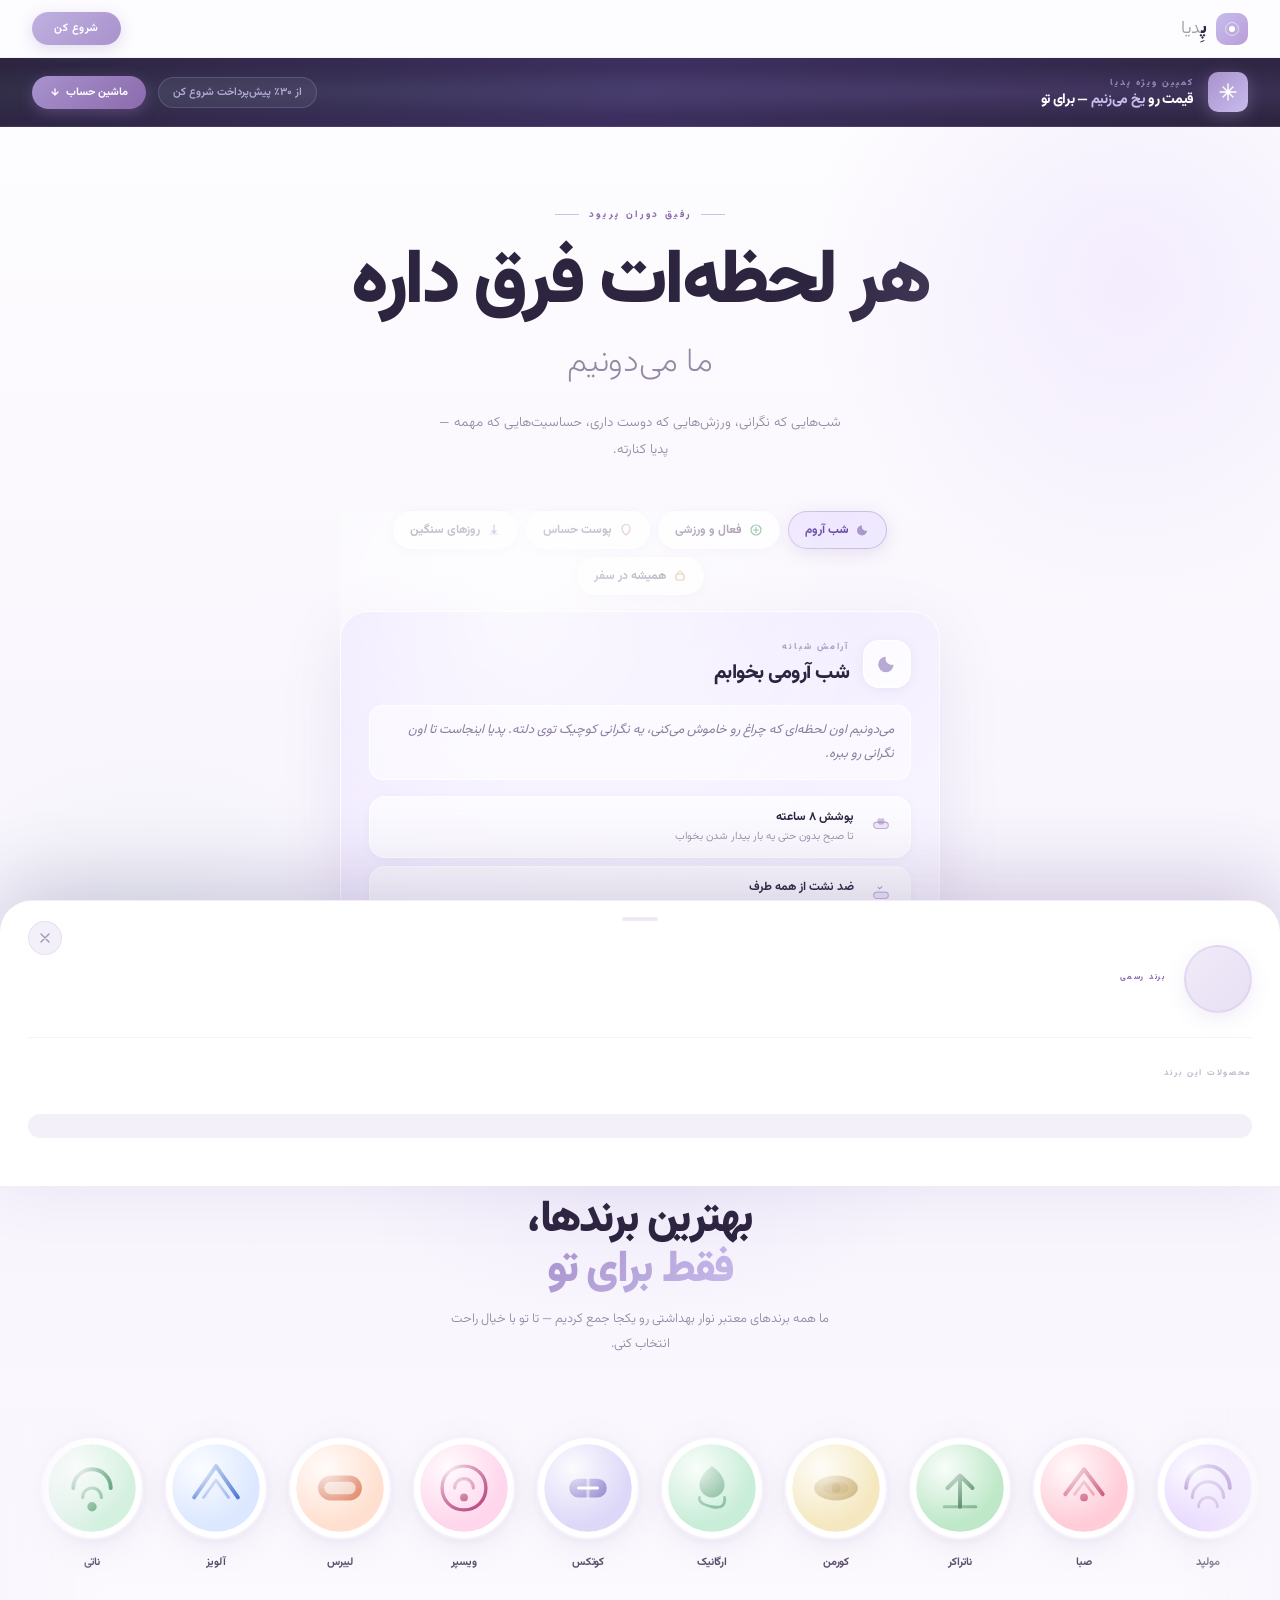
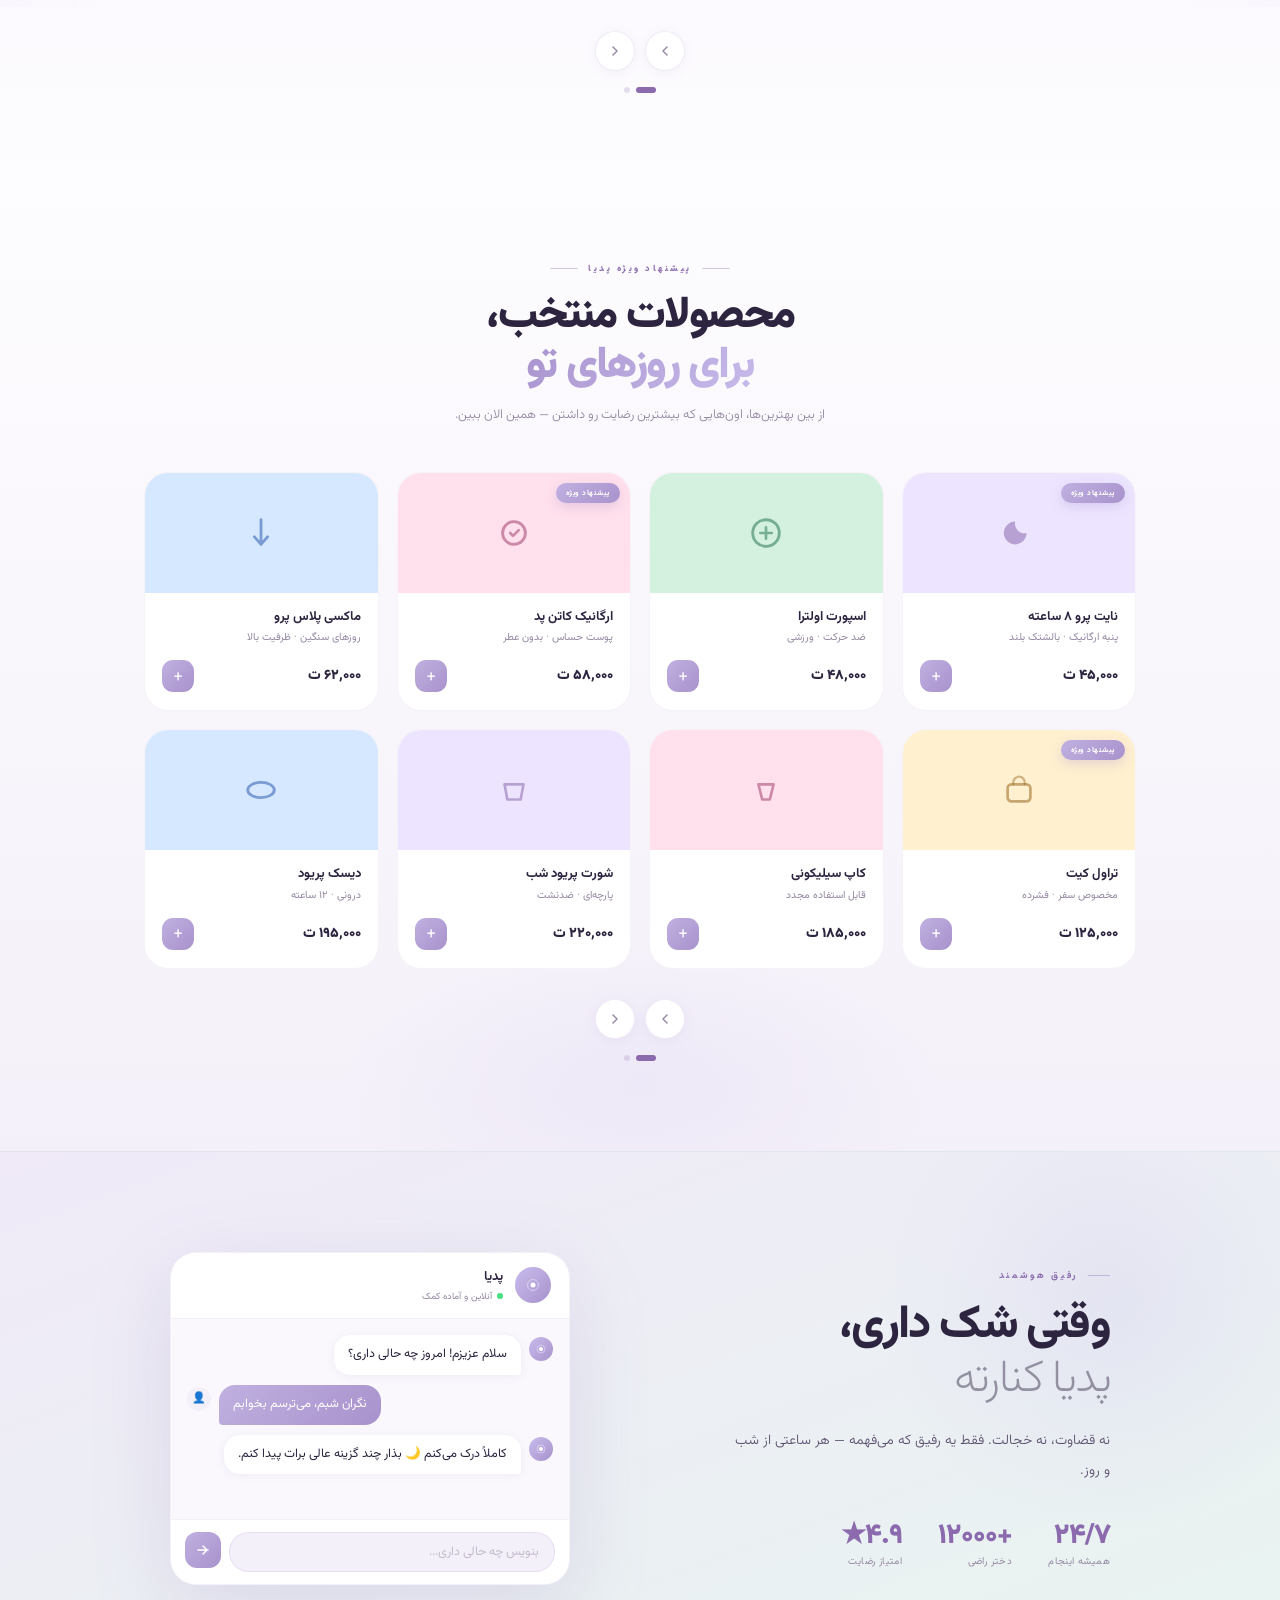
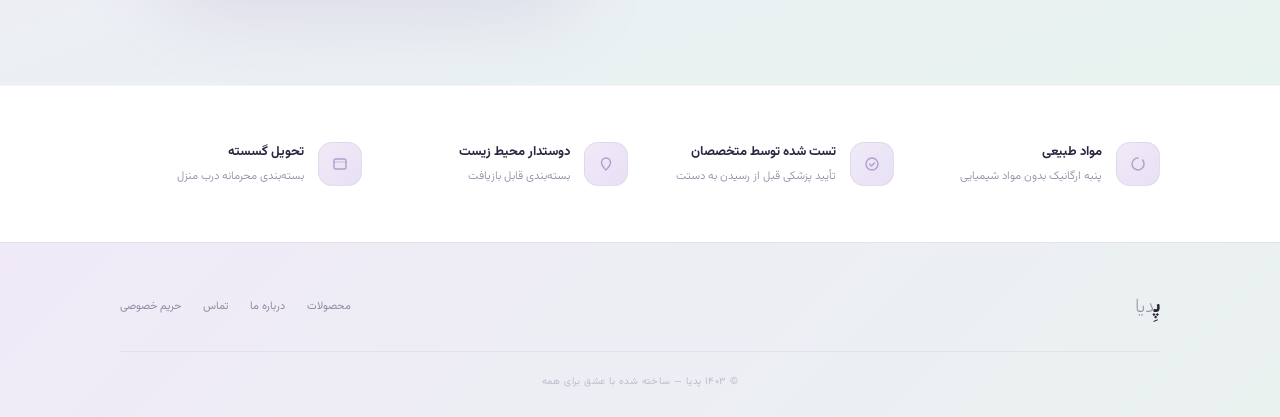
==== commit 7a2b76cd: "Update index.html" ====
--- a/index.html
+++ b/index.html
@@ -413,6 +413,56 @@
   background:var(--accent);
 }
 
+/* ═══════════════════════════════════════════
+   PRODUCTS SLIDER SECTION (2-row, swipeable)
+═══════════════════════════════════════════ */
+.products-slider-section {
+  padding: 70px 0 90px;
+  background: linear-gradient(180deg,#FDFCFE 0%,#F4F0F9 100%);
+  position: relative;
+  overflow: hidden;
+}
+.products-slider-section::before {
+  content:'';
+  position:absolute;
+  bottom:-80px; right:50%;
+  transform:translateX(50%);
+  width:600px; height:300px;
+  background:radial-gradient(ellipse,rgba(200,188,236,.16) 0%,transparent 70%);
+  pointer-events:none;
+}
+.ps-header { text-align:center; padding:0 24px; margin-bottom:44px; position:relative; z-index:1; }
+.ps-eyebrow { display:inline-flex; align-items:center; gap:10px; font-size:9px; font-weight:800; letter-spacing:.28em; text-transform:uppercase; color:var(--accent); margin-bottom:16px; }
+.ps-eyebrow::before,.ps-eyebrow::after{content:'';width:28px;height:1px;background:var(--accent);opacity:.35;}
+.ps-h2{font-size:clamp(26px,4vw,44px);font-weight:900;color:var(--ink);letter-spacing:-.04em;line-height:1.15;margin-bottom:10px;}
+.ps-h2 em{font-style:normal;background:linear-gradient(135deg,#A892CC,#C8BCEC);-webkit-background-clip:text;-webkit-text-fill-color:transparent;background-clip:text;}
+.ps-sub{font-size:13px;font-weight:300;color:var(--slate);line-height:1.9;max-width:380px;margin:0 auto;}
+.ps-wrap{max-width:1040px;margin:0 auto;padding:0 24px;position:relative;z-index:1;}
+.ps-track-outer{overflow:hidden;}
+.ps-track{display:flex;transition:transform .5s cubic-bezier(.77,0,.18,1);direction:rtl;}
+.ps-page{flex:0 0 100%;display:grid;grid-template-columns:repeat(4,1fr);grid-template-rows:repeat(2,1fr);gap:18px;}
+@media(max-width:860px){.ps-page{grid-template-columns:repeat(2,1fr);}}
+.psc{background:white;border:1.5px solid rgba(140,110,180,.09);border-radius:24px;overflow:hidden;transition:transform .25s,box-shadow .25s;cursor:pointer;}
+.psc:hover{transform:translateY(-5px);box-shadow:0 14px 40px rgba(140,110,180,.15);}
+.psc-vis{height:120px;display:flex;align-items:center;justify-content:center;position:relative;}
+.psc-vis svg{width:38px;height:38px;}
+.psc-best{position:absolute;top:10px;right:10px;background:linear-gradient(135deg,#C0B0E0,#A892CC);color:white;font-size:7.5px;font-weight:800;letter-spacing:.07em;padding:4px 10px;border-radius:100px;box-shadow:0 4px 12px rgba(168,146,204,.3);}
+.psc-body{padding:16px 17px 18px;}
+.psc-name{font-size:13px;font-weight:700;color:var(--ink);margin-bottom:3px;line-height:1.35;}
+.psc-brand{font-size:10.5px;color:var(--slate);margin-bottom:14px;}
+.psc-foot{display:flex;align-items:center;justify-content:space-between;}
+.psc-price{font-size:14px;font-weight:900;color:var(--ink);}
+.psc-add{width:32px;height:32px;background:linear-gradient(135deg,#C0B0E0,#A892CC);border:none;border-radius:11px;color:white;font-size:19px;display:flex;align-items:center;justify-content:center;cursor:pointer;font-family:var(--f);transition:opacity .18s;}
+.psc-add:hover{opacity:.72;}
+.ps-nav{display:flex;justify-content:center;gap:10px;margin-top:30px;}
+.ps-nav-btn{width:40px;height:40px;border-radius:50%;background:white;border:1.5px solid rgba(180,160,220,.2);display:flex;align-items:center;justify-content:center;cursor:pointer;transition:all .2s;box-shadow:0 2px 12px rgba(140,110,180,.08);}
+.ps-nav-btn:hover{background:var(--lavender);border-color:rgba(139,107,174,.3);box-shadow:0 4px 18px rgba(140,110,180,.15);}
+.ps-nav-btn svg{width:14px;height:14px;}
+.ps-dots{display:flex;gap:6px;justify-content:center;margin-top:16px;}
+.psdot{width:6px;height:6px;border-radius:3px;background:rgba(139,107,174,.2);transition:all .3s;cursor:pointer;}
+.psdot.active{width:20px;background:var(--accent);}
+@media(max-width:520px){.psc-vis{height:96px;}.psc-body{padding:13px 14px 15px;}}
+
 /* ── BRAND DRAWER (bottom sheet) ── */
 .brand-drawer-overlay {
   position:fixed; inset:0; z-index:820;
@@ -712,6 +762,25 @@
   </div>
 </section>
 
+<!-- PRODUCTS SLIDER (2-row, swipeable) -->
+<section class="products-slider-section">
+  <div class="ps-header">
+    <div class="ps-eyebrow">پیشنهاد ویژه پدیا</div>
+    <h2 class="ps-h2">محصولات منتخب،<br><em>برای روزهای تو</em></h2>
+    <p class="ps-sub">از بین بهترین‌ها، اون‌هایی که بیشترین رضایت رو داشتن — همین الان ببین.</p>
+  </div>
+  <div class="ps-wrap">
+    <div class="ps-track-outer">
+      <div class="ps-track" id="psTrack"></div>
+    </div>
+    <div class="ps-nav">
+      <button class="ps-nav-btn" onclick="slidePs(-1)" aria-label="قبلی"><svg viewBox="0 0 14 14" fill="none"><path d="M9 11L5 7l4-4" stroke="rgba(80,60,110,.6)" stroke-width="1.5" stroke-linecap="round" stroke-linejoin="round"/></svg></button>
+      <button class="ps-nav-btn" onclick="slidePs(1)" aria-label="بعدی"><svg viewBox="0 0 14 14" fill="none"><path d="M5 3l4 4-4 4" stroke="rgba(80,60,110,.6)" stroke-width="1.5" stroke-linecap="round" stroke-linejoin="round"/></svg></button>
+    </div>
+    <div class="ps-dots" id="psDots"></div>
+  </div>
+</section>
+
 <!-- BRAND DRAWER -->
 <div class="brand-drawer-overlay" id="bdOverlay" onclick="closeBrandDrawer()"></div>
 <div class="brand-drawer" id="brandDrawer">
@@ -1188,6 +1257,59 @@
 
 /* drag / swipe on carousel */
 let dragStartX = 0, isDragging = false;
+
+/* ─────────── PRODUCTS SLIDER (2-row) ─────────── */
+const psProducts = [
+  { n:'نایت پرو ۸ ساعته', b:'پنبه ارگانیک · بالشتک بلند', p:'۴۵,۰۰۰', best:true, c1:'#EDE5FF', c2:'#8B6BAE', svg:'<path d="M14 10A6 6 0 1 1 8 4a5 5 0 0 0 6 6z" fill="rgba(139,107,174,.55)"/>' },
+  { n:'اسپورت اولترا', b:'ضد حرکت · ورزشی', p:'۴۸,۰۰۰', c1:'#D4F0DF', c2:'#287850', svg:'<circle cx="10" cy="10" r="7" stroke="rgba(40,120,80,.55)" stroke-width="1.5"/><path d="M10 7v6M7 10h6" stroke="rgba(40,120,80,.55)" stroke-width="1.4" stroke-linecap="round"/>' },
+  { n:'ارگانیک کاتن پد', b:'پوست حساس · بدون عطر', p:'۵۸,۰۰۰', best:true, c1:'#FFE0EC', c2:'#A04070', svg:'<circle cx="10" cy="10" r="6" stroke="rgba(160,64,112,.55)" stroke-width="1.5"/><path d="M8 10l1.5 1.5 3-3" stroke="rgba(160,64,112,.55)" stroke-width="1.4" stroke-linecap="round" stroke-linejoin="round"/>' },
+  { n:'ماکسی پلاس پرو', b:'روزهای سنگین · ظرفیت بالا', p:'۶۲,۰۰۰', c1:'#D6E8FF', c2:'#3060B0', svg:'<path d="M10 3v13M6.5 12l3.5 4 3.5-4" stroke="rgba(48,96,176,.55)" stroke-width="1.5" stroke-linecap="round" stroke-linejoin="round"/>' },
+  { n:'تراول کیت', b:'مخصوص سفر · فشرده', p:'۱۲۵,۰۰۰', best:true, c1:'#FFF0D0', c2:'#9A6820', svg:'<rect x="4" y="7" width="12" height="9" rx="2" stroke="rgba(154,104,32,.55)" stroke-width="1.4"/><path d="M7 7V6a3 3 0 0 1 6 0v1" stroke="rgba(154,104,32,.45)" stroke-width="1.2" stroke-linecap="round"/>' },
+  { n:'کاپ سیلیکونی', b:'قابل استفاده مجدد', p:'۱۸۵,۰۰۰', c1:'#FFE0EC', c2:'#A04070', svg:'<path d="M6 7h8l-2 8H8L6 7z" stroke="rgba(160,64,112,.55)" stroke-width="1.4" stroke-linejoin="round"/>' },
+  { n:'شورت پریود شب', b:'پارچه‌ای · ضدنشت', p:'۲۲۰,۰۰۰', c1:'#EDE5FF', c2:'#8B6BAE', svg:'<path d="M5 7h10l-1.5 8H6.5L5 7z" stroke="rgba(139,107,174,.55)" stroke-width="1.4" stroke-linejoin="round"/>' },
+  { n:'دیسک پریود', b:'درونی · ۱۲ ساعته', p:'۱۹۵,۰۰۰', c1:'#D6E8FF', c2:'#3060B0', svg:'<ellipse cx="10" cy="10" rx="7" ry="4" stroke="rgba(48,96,176,.55)" stroke-width="1.5"/>' },
+  { n:'یوگا پد', b:'انعطاف‌پذیر · سبک', p:'۴۲,۰۰۰', c1:'#D4F0DF', c2:'#287850', svg:'<path d="M5 10c0-2.8 2.2-5 5-5s5 2.2 5 5" stroke="rgba(40,120,80,.55)" stroke-width="1.5" stroke-linecap="round"/>' },
+  { n:'مینی پد اینویزیبل', b:'نازک و بی‌صدا', p:'۳۲,۰۰۰', c1:'#FFF0D0', c2:'#9A6820', svg:'<rect x="5" y="9" width="10" height="3" rx="1.5" fill="rgba(154,104,32,.5)"/>' },
+  { n:'بامبو لایت', b:'فیبر بامبو · ملایم', p:'۵۴,۰۰۰', c1:'#FFE0EC', c2:'#A04070', svg:'<path d="M10 16v-6M10 10c0-3 2-5 2-5s-2-1-4 0S6 8 8 10" stroke="rgba(160,64,112,.55)" stroke-width="1.4" stroke-linecap="round"/>' },
+  { n:'تامپون ورزشی', b:'برای شنا و فعالیت', p:'۳۵,۰۰۰', c1:'#D4F0DF', c2:'#287850', svg:'<path d="M10 4v12M7 13l3 3 3-3" stroke="rgba(40,120,80,.55)" stroke-width="1.5" stroke-linecap="round" stroke-linejoin="round"/>' },
+];
+const PS_PER_PAGE = 8;
+let psOffset = 0;
+
+function buildPsSlider(){
+  const track=document.getElementById('psTrack'), dots=document.getElementById('psDots');
+  const pages=Math.ceil(psProducts.length/PS_PER_PAGE);
+  track.innerHTML='';
+  for(let i=0;i<pages;i++){
+    const items=psProducts.slice(i*PS_PER_PAGE,(i+1)*PS_PER_PAGE);
+    const page=document.createElement('div'); page.className='ps-page';
+    page.innerHTML=items.map(p=>`
+      <div class="psc">
+        <div class="psc-vis" style="background:${p.c1}">
+          <svg viewBox="0 0 20 20" fill="none">${p.svg}</svg>
+          ${p.best?'<div class="psc-best">پیشنهاد ویژه</div>':''}
+        </div>
+        <div class="psc-body">
+          <div class="psc-name">${p.n}</div>
+          <div class="psc-brand">${p.b}</div>
+          <div class="psc-foot"><div class="psc-price">${p.p} ت</div><button class="psc-add">+</button></div>
+        </div>
+      </div>`).join('');
+    track.appendChild(page);
+  }
+  dots.innerHTML=Array.from({length:pages},(_,i)=>`<div class="psdot${i===0?' active':''}" onclick="goPsPage(${i})"></div>`).join('');
+}
+function slidePs(dir){
+  const pages=document.querySelectorAll('.ps-page').length;
+  psOffset=Math.max(0,Math.min(psOffset+dir,pages-1));
+  applyPs();
+}
+function goPsPage(i){ psOffset=i; applyPs(); }
+function applyPs(){
+  document.getElementById('psTrack').style.transform=`translateX(${psOffset*100}%)`;
+  document.querySelectorAll('.psdot').forEach((d,i)=>d.classList.toggle('active',i===psOffset));
+}
+
 document.addEventListener('DOMContentLoaded', () => {
   buildCarousel();
   const track = document.getElementById('brandsTrack');
@@ -1202,6 +1324,24 @@
   track.addEventListener('touchend', e => {
     const dx = e.changedTouches[0].clientX - dragStartX;
     if (Math.abs(dx) > 40) slideBrands(dx > 0 ? -1 : 1);
+  });
+
+  // products slider
+  buildPsSlider();
+  const psTrack = document.getElementById('psTrack');
+  let psStartX = 0;
+  psTrack.addEventListener('touchstart', e => { psStartX = e.touches[0].clientX; }, {passive:true});
+  psTrack.addEventListener('touchend', e => {
+    const dx = e.changedTouches[0].clientX - psStartX;
+    if (Math.abs(dx) > 40) slidePs(dx > 0 ? -1 : 1);
+  });
+  let psDragX = 0, psDragging = false;
+  psTrack.addEventListener('mousedown', e => { psDragging = true; psDragX = e.clientX; });
+  document.addEventListener('mouseup', e => {
+    if (!psDragging) return;
+    psDragging = false;
+    const dx = e.clientX - psDragX;
+    if (Math.abs(dx) > 40) slidePs(dx > 0 ? -1 : 1);
   });
 });
 
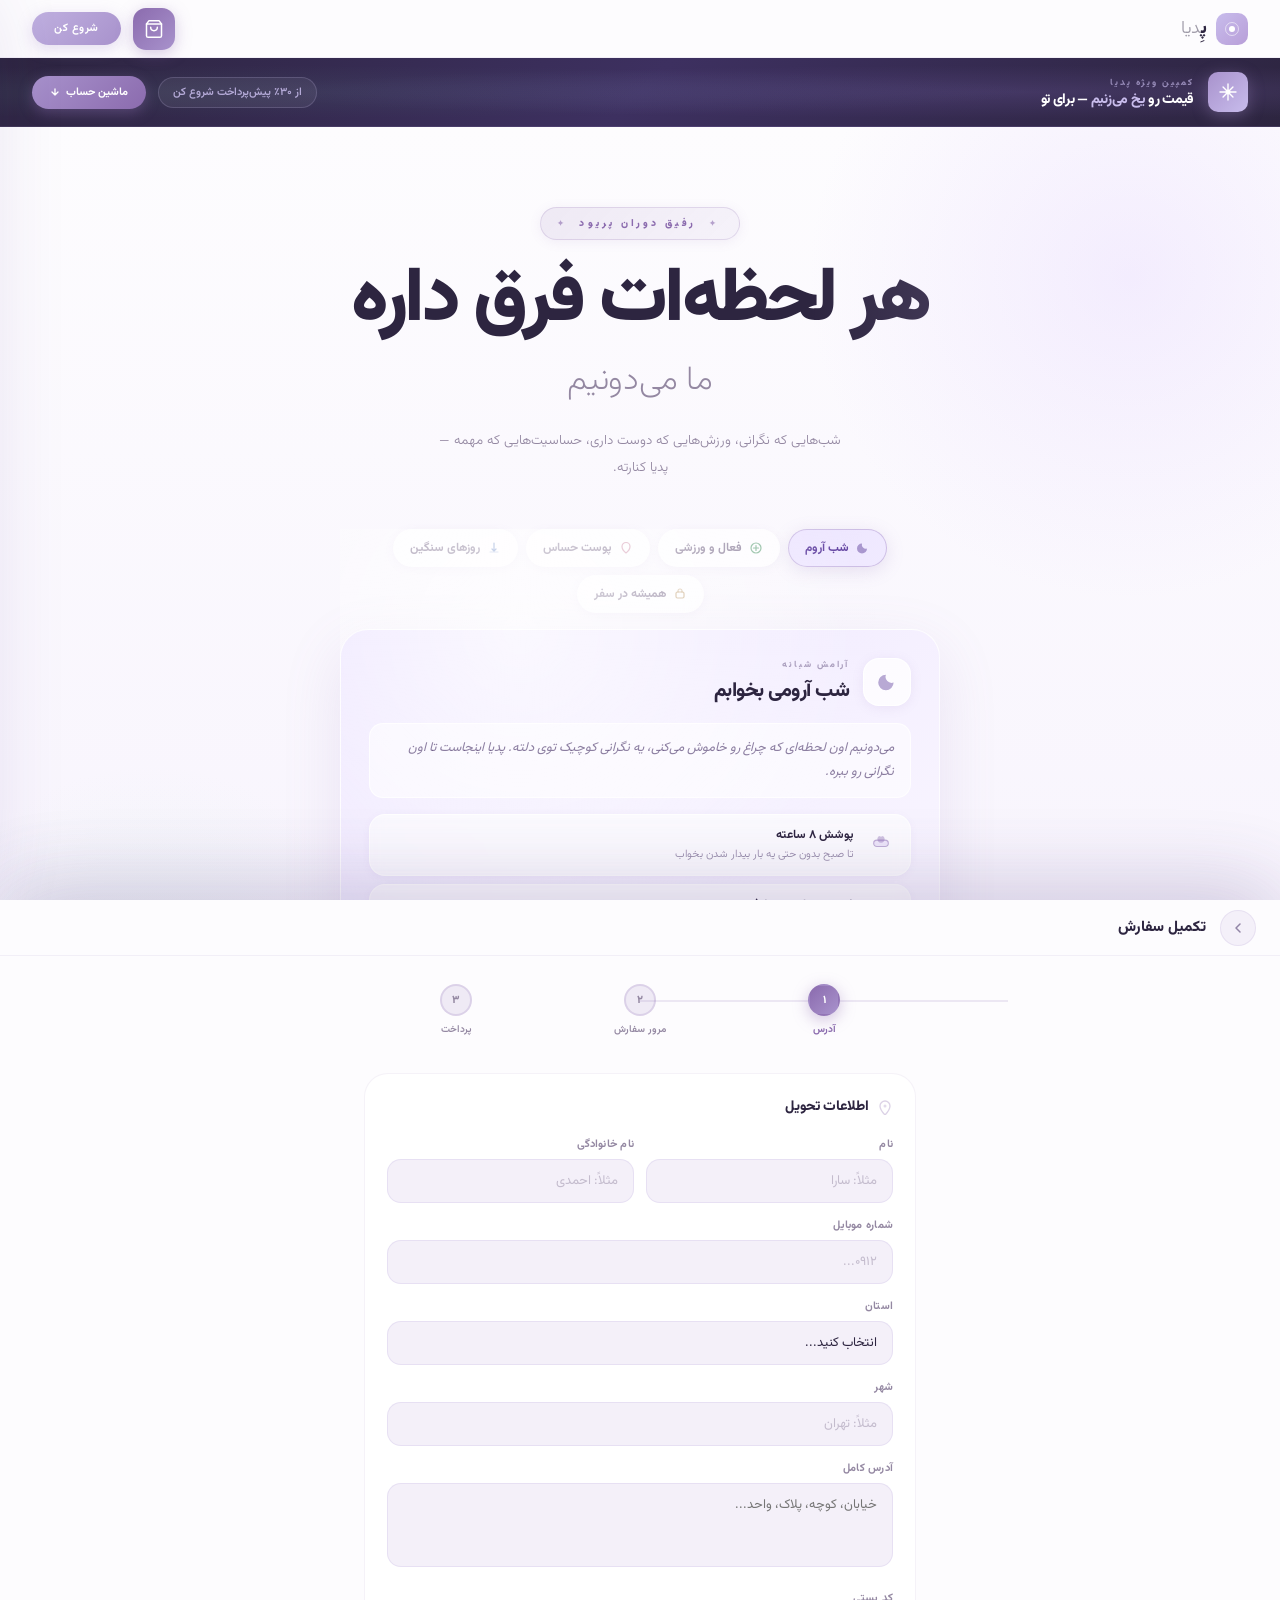
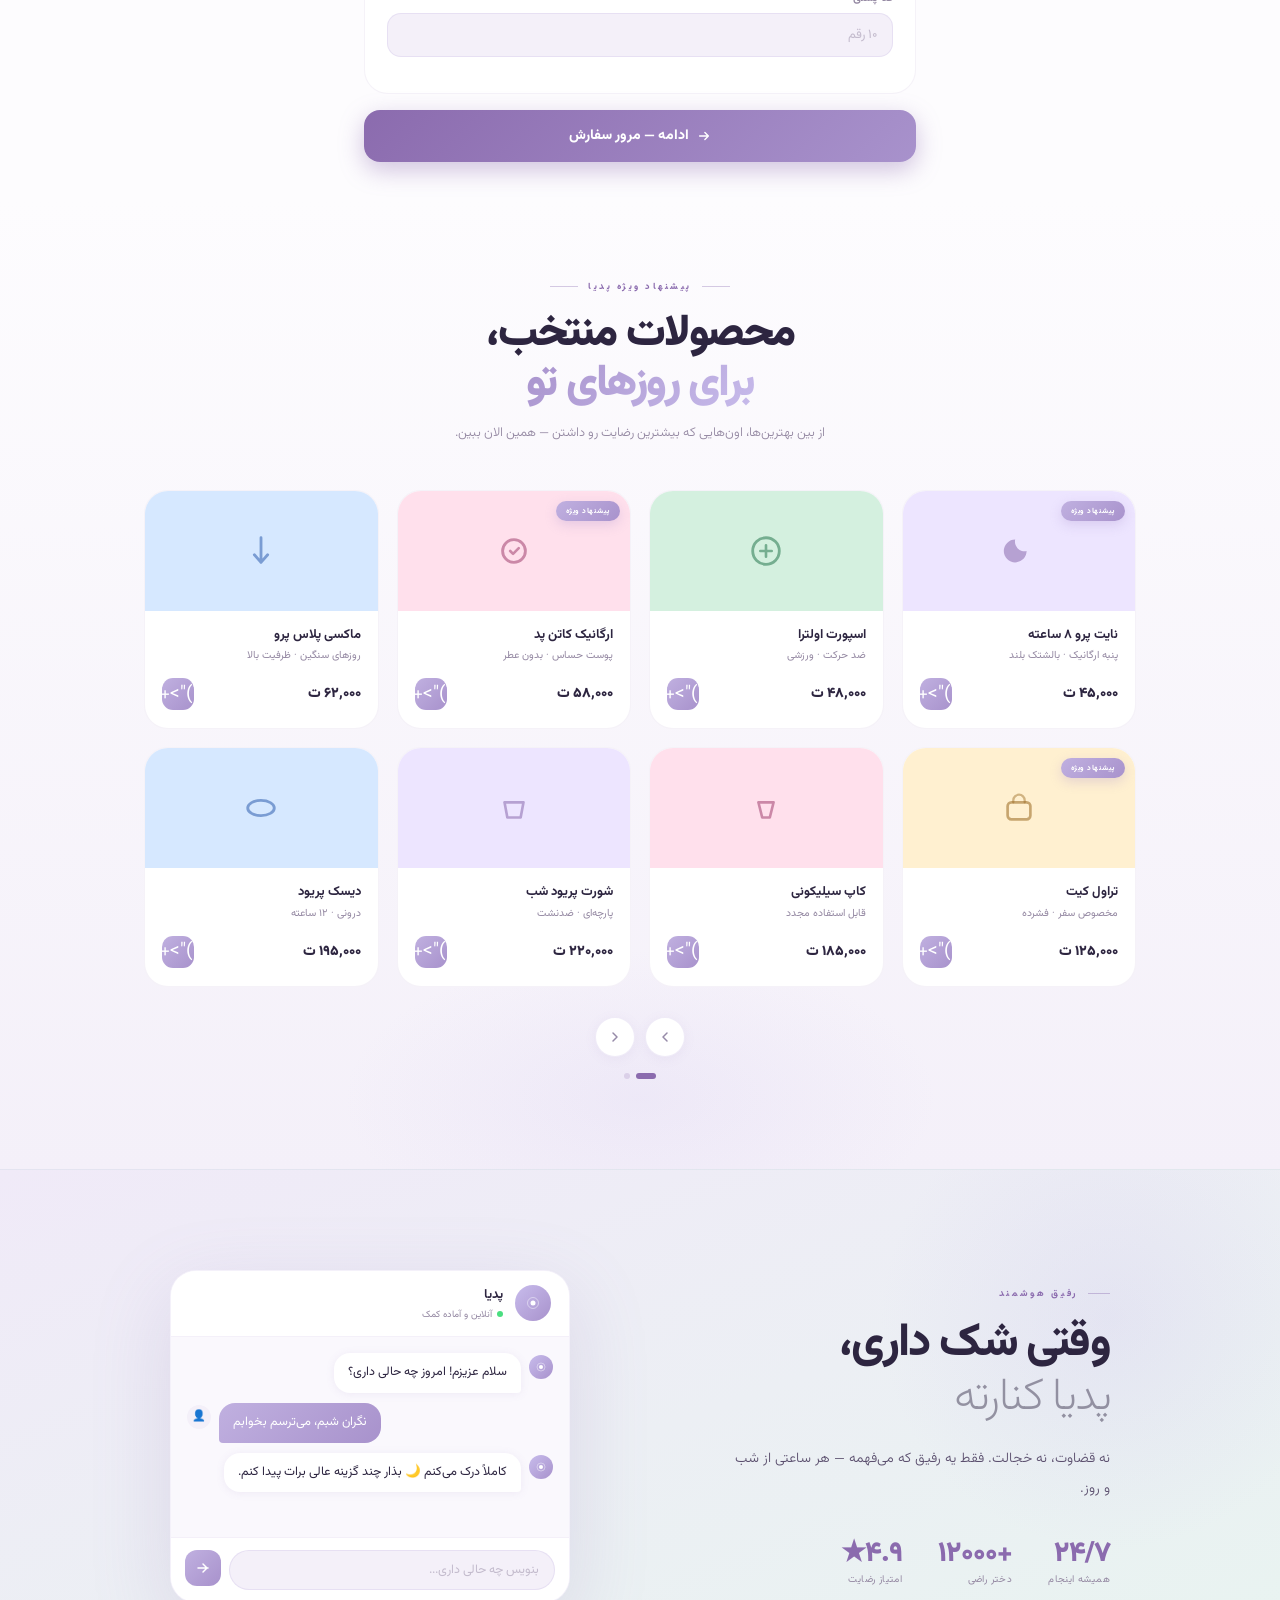
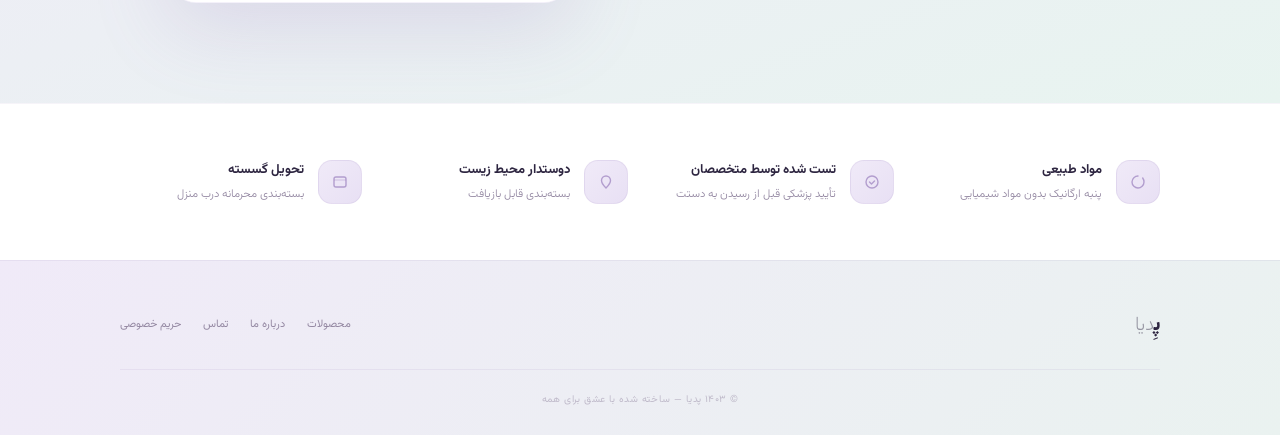
==== commit 3e16311c: "Update index.html" ====
--- a/index.html
+++ b/index.html
@@ -21,7 +21,7 @@
 html { scroll-behavior:smooth; }
 body { background:#FDFCFE; color:var(--ink); font-family:var(--f); -webkit-font-smoothing:antialiased; overflow-x:hidden; }
 
-/* NAV */
+/* ═══ NAV ═══ */
 .nav {
   position:fixed; top:0; left:0; right:0; z-index:900;
   height:58px;
@@ -35,10 +35,409 @@
 .nav-logo { width:32px; height:32px; background:linear-gradient(135deg,#C8BCEC,#B89ED8); border-radius:10px; display:flex; align-items:center; justify-content:center; }
 .nav-name { font-size:18px; font-weight:800; color:var(--ink); letter-spacing:-.03em; }
 .nav-name em { font-style:normal; font-weight:300; opacity:.45; }
+.nav-right { display:flex; align-items:center; gap:12px; }
+
+/* ── Cart Icon Button ── */
+.cart-btn {
+  position:relative;
+  width:42px; height:42px;
+  background:linear-gradient(135deg,#8B6BAE,#A892CC);
+  border:none; border-radius:13px;
+  display:flex; align-items:center; justify-content:center;
+  cursor:pointer;
+  box-shadow:0 4px 16px rgba(139,107,174,.35);
+  transition:transform .2s, box-shadow .2s, opacity .2s;
+  flex-shrink:0;
+}
+.cart-btn:hover { transform:translateY(-2px); box-shadow:0 8px 24px rgba(139,107,174,.45); }
+.cart-btn:active { transform:scale(.95); }
+.cart-btn svg { width:20px; height:20px; }
+.cart-badge {
+  position:absolute;
+  top:-6px; left:-6px;
+  min-width:20px; height:20px;
+  background:linear-gradient(135deg,#FF6B9D,#FF4B7B);
+  border-radius:10px;
+  border:2px solid white;
+  font-size:10px; font-weight:900;
+  color:white;
+  display:flex; align-items:center; justify-content:center;
+  padding:0 4px;
+  opacity:0; transform:scale(0);
+  transition:all .3s cubic-bezier(.34,1.56,.64,1);
+  pointer-events:none;
+}
+.cart-badge.show { opacity:1; transform:scale(1); }
+.cart-btn.bump { animation:cartbump .35s cubic-bezier(.34,1.56,.64,1); }
+@keyframes cartbump {
+  0%{transform:scale(1);}
+  50%{transform:scale(1.25) rotate(-5deg);}
+  100%{transform:scale(1);}
+}
+
 .nav-pill { background:linear-gradient(135deg,#C0B0E0,#A892CC); color:white; font-size:11px; font-weight:700; letter-spacing:.05em; padding:8px 22px; border:none; border-radius:100px; cursor:pointer; font-family:var(--f); transition:opacity .2s,transform .2s; box-shadow:0 4px 16px rgba(168,146,204,.3); }
 .nav-pill:hover { opacity:.85; transform:translateY(-1px); }
 
-/* HERO */
+/* ═══ CART DRAWER ═══ */
+.cart-overlay {
+  position:fixed; inset:0; z-index:950;
+  background:rgba(60,40,100,.22);
+  backdrop-filter:blur(12px);
+  opacity:0; pointer-events:none;
+  transition:opacity .35s;
+}
+.cart-overlay.on { opacity:1; pointer-events:auto; }
+
+.cart-drawer {
+  position:fixed;
+  top:0; left:0; bottom:0;
+  z-index:960;
+  width:min(420px, 100vw);
+  background:#FDFCFE;
+  box-shadow:-20px 0 80px rgba(80,50,140,.16);
+  border-right:1px solid rgba(180,160,220,.15);
+  transform:translateX(-100%);
+  transition:transform .5s cubic-bezier(.77,0,.18,1);
+  display:flex; flex-direction:column;
+  overflow:hidden;
+}
+.cart-drawer.open { transform:translateX(0); }
+
+.cart-header {
+  padding:22px 24px 18px;
+  border-bottom:1px solid rgba(140,110,180,.1);
+  display:flex; align-items:center; justify-content:space-between;
+  flex-shrink:0;
+  background:linear-gradient(180deg,#FDFCFE,#FAF8FD);
+}
+.cart-title-wrap { display:flex; align-items:center; gap:10px; }
+.cart-title { font-size:18px; font-weight:800; color:var(--ink); letter-spacing:-.03em; }
+.cart-count-pill {
+  background:linear-gradient(135deg,#8B6BAE,#A892CC);
+  color:white; font-size:10px; font-weight:800;
+  padding:3px 10px; border-radius:100px;
+}
+.cart-close {
+  width:34px; height:34px;
+  background:var(--mist);
+  border:1px solid rgba(140,110,180,.12);
+  border-radius:50%;
+  display:flex; align-items:center; justify-content:center;
+  cursor:pointer; transition:background .2s;
+}
+.cart-close:hover { background:var(--lavender); }
+
+.cart-body { flex:1; overflow-y:auto; padding:16px 24px; display:flex; flex-direction:column; gap:12px; }
+.cart-empty {
+  flex:1; display:flex; flex-direction:column; align-items:center; justify-content:center;
+  gap:14px; padding:60px 20px;
+  text-align:center;
+}
+.cart-empty-icon {
+  width:72px; height:72px;
+  background:linear-gradient(135deg,#F0EAF8,#E8E0F4);
+  border-radius:50%;
+  display:flex; align-items:center; justify-content:center;
+  opacity:.5;
+}
+.cart-empty-icon svg { width:32px; height:32px; }
+.cart-empty-text { font-size:15px; font-weight:700; color:var(--ink); }
+.cart-empty-sub { font-size:12px; font-weight:300; color:var(--slate); line-height:1.8; }
+
+/* Cart Item */
+.cart-item {
+  background:white;
+  border:1.5px solid rgba(140,110,180,.09);
+  border-radius:20px;
+  padding:14px;
+  display:flex; gap:12px; align-items:center;
+  transition:all .25s;
+  animation:itemIn .3s cubic-bezier(.34,1.56,.64,1);
+}
+@keyframes itemIn {
+  from{opacity:0;transform:translateX(-16px) scale(.97);}
+  to{opacity:1;transform:translateX(0) scale(1);}
+}
+.cart-item.removing {
+  opacity:0; transform:translateX(-20px) scale(.95);
+  max-height:0; padding:0; margin:0; border-width:0;
+}
+.ci-thumb {
+  width:52px; height:52px; flex-shrink:0;
+  border-radius:14px;
+  display:flex; align-items:center; justify-content:center;
+}
+.ci-thumb svg { width:26px; height:26px; }
+.ci-info { flex:1; min-width:0; }
+.ci-name { font-size:12.5px; font-weight:700; color:var(--ink); margin-bottom:2px; white-space:nowrap; overflow:hidden; text-overflow:ellipsis; }
+.ci-brand { font-size:10.5px; color:var(--slate); margin-bottom:8px; }
+.ci-controls { display:flex; align-items:center; gap:8px; }
+.ci-qty-btn {
+  width:26px; height:26px;
+  border:1.5px solid rgba(139,107,174,.25);
+  border-radius:8px; background:white;
+  font-size:14px; font-weight:700; color:var(--accent);
+  display:flex; align-items:center; justify-content:center;
+  cursor:pointer; font-family:var(--f);
+  transition:all .18s;
+}
+.ci-qty-btn:hover { background:var(--lavender); border-color:var(--accent); }
+.ci-qty { font-size:13px; font-weight:700; color:var(--ink); min-width:20px; text-align:center; }
+.ci-price { font-size:13px; font-weight:900; color:var(--ink); margin-right:auto; flex-shrink:0; }
+.ci-remove {
+  width:28px; height:28px;
+  background:rgba(255,80,80,.06);
+  border:1px solid rgba(255,80,80,.15);
+  border-radius:9px;
+  display:flex; align-items:center; justify-content:center;
+  cursor:pointer; transition:all .18s;
+}
+.ci-remove:hover { background:rgba(255,80,80,.12); border-color:rgba(255,80,80,.3); }
+.ci-remove svg { width:11px; height:11px; }
+
+/* Cart Footer */
+.cart-footer {
+  border-top:1px solid rgba(140,110,180,.1);
+  padding:20px 24px 28px;
+  flex-shrink:0;
+  background:linear-gradient(0deg,#FAF8FD,#FDFCFE);
+}
+.cart-summary { display:flex; flex-direction:column; gap:8px; margin-bottom:18px; }
+.cs-row { display:flex; justify-content:space-between; align-items:center; }
+.cs-label { font-size:12px; font-weight:300; color:var(--slate); }
+.cs-val { font-size:12.5px; font-weight:600; color:var(--ink); }
+.cs-divider { height:1px; background:rgba(140,110,180,.08); margin:4px 0; }
+.cs-total-label { font-size:14px; font-weight:700; color:var(--ink); }
+.cs-total-val { font-size:18px; font-weight:900; color:var(--accent); }
+.cart-checkout-btn {
+  width:100%;
+  background:linear-gradient(135deg,#8B6BAE,#A892CC);
+  border:none; border-radius:16px;
+  padding:15px 20px;
+  font-size:14px; font-weight:800; font-family:var(--f);
+  color:white; cursor:pointer;
+  display:flex; align-items:center; justify-content:center; gap:8px;
+  box-shadow:0 8px 24px rgba(139,107,174,.4);
+  transition:opacity .2s, transform .2s;
+  letter-spacing:-.01em;
+}
+.cart-checkout-btn:hover { opacity:.88; transform:translateY(-2px); }
+.cart-checkout-btn svg { width:14px; height:14px; }
+.cart-continue {
+  width:100%; margin-top:10px;
+  background:transparent; border:1.5px solid rgba(139,107,174,.2);
+  border-radius:14px; padding:11px;
+  font-size:12px; font-weight:600; font-family:var(--f);
+  color:var(--accent); cursor:pointer;
+  transition:all .2s;
+}
+.cart-continue:hover { background:var(--mist); }
+
+/* ═══ CHECKOUT PAGE ═══ */
+.checkout-overlay {
+  position:fixed; inset:0; z-index:970;
+  background:#FDFCFE;
+  transform:translateY(100%);
+  transition:transform .5s cubic-bezier(.77,0,.18,1);
+  overflow-y:auto;
+}
+.checkout-overlay.open { transform:translateY(0); }
+
+.co-nav {
+  position:sticky; top:0; z-index:10;
+  background:rgba(253,252,254,.95);
+  backdrop-filter:blur(20px);
+  border-bottom:1px solid rgba(180,160,210,.15);
+  padding:0 24px;
+  height:56px;
+  display:flex; align-items:center; gap:14px;
+}
+.co-back {
+  width:36px; height:36px;
+  background:var(--mist); border:1px solid rgba(140,110,180,.12);
+  border-radius:50%; display:flex; align-items:center; justify-content:center;
+  cursor:pointer; transition:background .2s; flex-shrink:0;
+}
+.co-back:hover { background:var(--lavender); }
+.co-back svg { width:14px; height:14px; }
+.co-nav-title { font-size:15px; font-weight:800; color:var(--ink); }
+
+.co-inner { max-width:600px; margin:0 auto; padding:28px 24px 80px; }
+
+/* Steps */
+.co-steps { display:flex; align-items:center; justify-content:center; gap:0; margin-bottom:36px; }
+.co-step { display:flex; flex-direction:column; align-items:center; gap:6px; flex:1; position:relative; }
+.co-step::after {
+  content:'';
+  position:absolute; top:16px; left:50%;
+  width:100%; height:2px;
+  background:rgba(140,110,180,.15);
+  z-index:0;
+}
+.co-step:last-child::after { display:none; }
+.co-step-circle {
+  width:32px; height:32px; border-radius:50%;
+  background:rgba(140,110,180,.12);
+  border:2px solid rgba(140,110,180,.2);
+  display:flex; align-items:center; justify-content:center;
+  font-size:11px; font-weight:800; color:var(--slate);
+  position:relative; z-index:1;
+  transition:all .3s;
+}
+.co-step.active .co-step-circle {
+  background:linear-gradient(135deg,#8B6BAE,#A892CC);
+  border-color:transparent; color:white;
+  box-shadow:0 4px 16px rgba(139,107,174,.4);
+}
+.co-step.done .co-step-circle {
+  background:linear-gradient(135deg,#4ade80,#22c55e);
+  border-color:transparent; color:white;
+}
+.co-step-label { font-size:10px; font-weight:600; color:var(--slate); }
+.co-step.active .co-step-label { color:var(--accent); font-weight:700; }
+
+/* Step Panels */
+.co-panel { display:none; }
+.co-panel.active { display:block; animation:fadeSlide .3s ease; }
+@keyframes fadeSlide { from{opacity:0;transform:translateY(8px);} to{opacity:1;transform:translateY(0);} }
+
+.co-section {
+  background:white;
+  border:1.5px solid rgba(140,110,180,.09);
+  border-radius:24px;
+  padding:22px;
+  margin-bottom:16px;
+}
+.co-section-title { font-size:14px; font-weight:800; color:var(--ink); margin-bottom:18px; display:flex; align-items:center; gap:8px; }
+.co-section-title svg { width:16px; height:16px; opacity:.5; }
+
+.co-field { margin-bottom:14px; }
+.co-field label { display:block; font-size:11px; font-weight:700; color:var(--slate); margin-bottom:6px; letter-spacing:.02em; }
+.co-field input, .co-field select, .co-field textarea {
+  width:100%;
+  background:var(--mist);
+  border:1.5px solid rgba(180,160,220,.2);
+  border-radius:14px;
+  padding:11px 15px;
+  font-size:13px; font-weight:400; color:var(--ink); font-family:var(--f);
+  outline:none; direction:rtl;
+  transition:border-color .2s, background .2s;
+  appearance:none;
+}
+.co-field input:focus, .co-field select:focus, .co-field textarea:focus {
+  border-color:var(--accent); background:white;
+}
+.co-field input::placeholder { color:var(--slate); opacity:.5; }
+.co-grid-2 { display:grid; grid-template-columns:1fr 1fr; gap:12px; }
+
+/* Order Review */
+.co-review-items { display:flex; flex-direction:column; gap:10px; margin-bottom:4px; }
+.cri { display:flex; align-items:center; gap:12px; padding:12px; background:var(--mist); border-radius:16px; }
+.cri-thumb { width:44px; height:44px; border-radius:12px; display:flex; align-items:center; justify-content:center; flex-shrink:0; }
+.cri-thumb svg { width:22px; height:22px; }
+.cri-name { font-size:12px; font-weight:700; color:var(--ink); }
+.cri-sub { font-size:10.5px; color:var(--slate); }
+.cri-price { font-size:13px; font-weight:900; color:var(--ink); margin-right:auto; flex-shrink:0; }
+
+/* Payment methods */
+.pay-methods { display:flex; flex-direction:column; gap:10px; }
+.pay-method {
+  display:flex; align-items:center; gap:14px;
+  padding:14px 16px;
+  border:2px solid rgba(140,110,180,.15);
+  border-radius:16px; cursor:pointer;
+  transition:all .2s; background:white;
+}
+.pay-method:hover { border-color:rgba(139,107,174,.3); background:var(--mist); }
+.pay-method.selected { border-color:var(--accent); background:linear-gradient(135deg,#F0EAF8,#EDE7F6); }
+.pay-method-icon {
+  width:40px; height:40px; border-radius:12px;
+  background:linear-gradient(135deg,#F0EAF8,#E8E0F4);
+  display:flex; align-items:center; justify-content:center;
+  flex-shrink:0;
+}
+.pay-method-icon svg { width:20px; height:20px; }
+.pay-method-name { font-size:13px; font-weight:700; color:var(--ink); }
+.pay-method-sub { font-size:11px; color:var(--slate); font-weight:300; }
+.pay-radio {
+  width:20px; height:20px; border-radius:50%;
+  border:2px solid rgba(140,110,180,.3);
+  margin-right:auto; flex-shrink:0;
+  display:flex; align-items:center; justify-content:center;
+  transition:all .2s;
+}
+.pay-method.selected .pay-radio {
+  border-color:var(--accent);
+  background:var(--accent);
+}
+.pay-method.selected .pay-radio::after {
+  content:'';
+  width:8px; height:8px; border-radius:50%; background:white;
+}
+
+/* Price Summary in checkout */
+.co-price-summary {
+  background:linear-gradient(135deg,#F0EAF8,#EDE7F6);
+  border:1.5px solid rgba(139,107,174,.15);
+  border-radius:20px; padding:18px; margin-bottom:20px;
+}
+.cps-row { display:flex; justify-content:space-between; padding:5px 0; }
+.cps-label { font-size:12px; color:var(--slate); }
+.cps-val { font-size:12.5px; font-weight:600; color:var(--ink); }
+.cps-divider { height:1px; background:rgba(139,107,174,.15); margin:8px 0; }
+.cps-total-label { font-size:15px; font-weight:800; color:var(--ink); }
+.cps-total-val { font-size:20px; font-weight:900; color:var(--accent); }
+
+/* Action buttons */
+.co-btn {
+  width:100%;
+  background:linear-gradient(135deg,#8B6BAE,#A892CC);
+  border:none; border-radius:16px;
+  padding:15px 20px;
+  font-size:14px; font-weight:800; font-family:var(--f);
+  color:white; cursor:pointer;
+  display:flex; align-items:center; justify-content:center; gap:8px;
+  box-shadow:0 8px 24px rgba(139,107,174,.4);
+  transition:opacity .2s, transform .2s;
+}
+.co-btn:hover { opacity:.88; transform:translateY(-2px); }
+.co-btn svg { width:14px; height:14px; }
+
+/* Success screen */
+.co-success {
+  text-align:center; padding:48px 20px;
+}
+.co-success-icon {
+  width:88px; height:88px; margin:0 auto 24px;
+  background:linear-gradient(135deg,#4ade80,#22c55e);
+  border-radius:50%;
+  display:flex; align-items:center; justify-content:center;
+  box-shadow:0 12px 40px rgba(34,197,94,.3);
+  animation:successPop .5s cubic-bezier(.34,1.56,.64,1);
+}
+@keyframes successPop {
+  from{transform:scale(0) rotate(-20deg);opacity:0;}
+  to{transform:scale(1) rotate(0deg);opacity:1;}
+}
+.co-success-icon svg { width:40px; height:40px; }
+.co-success-title { font-size:24px; font-weight:900; color:var(--ink); margin-bottom:8px; }
+.co-success-sub { font-size:13px; font-weight:300; color:var(--slate); line-height:1.9; max-width:300px; margin:0 auto 32px; }
+.co-order-code {
+  display:inline-flex; align-items:center; gap:8px;
+  background:var(--mist); border:1.5px solid rgba(139,107,174,.2);
+  border-radius:14px; padding:12px 20px; margin-bottom:32px;
+  font-size:13px; font-weight:700; color:var(--accent);
+  letter-spacing:.05em;
+}
+.co-success-btn {
+  background:linear-gradient(135deg,#8B6BAE,#A892CC);
+  border:none; border-radius:14px; padding:13px 32px;
+  font-size:13px; font-weight:800; font-family:var(--f);
+  color:white; cursor:pointer;
+  box-shadow:0 6px 20px rgba(139,107,174,.35);
+}
+
+/* ═══ HERO ═══ */
 .hero {
   margin-top:0;
   min-height:calc(100vh - 58px);
@@ -53,8 +452,18 @@
 @keyframes blobdrift { 0%{transform:translate(0,0) scale(1);} 100%{transform:translate(-60px,40px) scale(1.15);} }
 @keyframes blobdrift2 { 0%{transform:translate(0,0) scale(1);} 100%{transform:translate(40px,-30px) scale(1.1);} }
 
-.hero-tag { font-size:9.5px; font-weight:800; letter-spacing:.28em; text-transform:uppercase; color:var(--accent); margin-bottom:20px; display:flex; align-items:center; gap:10px; }
-.hero-tag::before, .hero-tag::after { content:''; width:24px; height:1px; background:currentColor; opacity:.4; }
+.hero-tag {
+  font-size:10px; font-weight:900; letter-spacing:.32em; text-transform:uppercase; color:var(--accent);
+  margin-bottom:20px; display:inline-flex; align-items:center; gap:12px;
+  background:linear-gradient(135deg,rgba(139,107,174,.12),rgba(168,146,204,.08));
+  padding:8px 20px 8px 16px;
+  border-radius:100px;
+  border:1.5px solid rgba(139,107,174,.2);
+  box-shadow:0 2px 12px rgba(139,107,174,.1);
+}
+.hero-tag::before { content:'✦'; font-size:8px; opacity:.6; }
+.hero-tag::after { content:'✦'; font-size:8px; opacity:.6; }
+
 .hero-h1 { font-size:clamp(38px,6vw,76px); font-weight:900; color:var(--ink); line-height:1.1; letter-spacing:-.045em; text-align:center; margin-bottom:10px; }
 .hero-h2 { font-size:clamp(18px,2.8vw,34px); font-weight:200; color:var(--slate); letter-spacing:-.01em; text-align:center; margin-bottom:20px; }
 .hero-desc { font-size:13.5px; font-weight:300; color:var(--slate); line-height:2; text-align:center; max-width:420px; margin-bottom:48px; }
@@ -78,7 +487,6 @@
 .mood-panel[data-mood="travel"]    { background:linear-gradient(145deg,#FFF0D0 0%,#FFF8E8 50%,#FFFDF5 100%); }
 .mood-panel::before { content:''; position:absolute; inset:0; background:radial-gradient(ellipse at 30% 20%,rgba(255,255,255,.7) 0%,transparent 60%); pointer-events:none; }
 .mood-panel-inner { padding:28px; display:flex; flex-direction:column; gap:16px; position:relative; z-index:1; animation:fadeSlide .3s ease; }
-@keyframes fadeSlide { from{opacity:0;transform:translateY(8px);} to{opacity:1;transform:translateY(0);} }
 .mp-head { display:flex; align-items:center; gap:14px; }
 .mp-icon { width:48px; height:48px; flex-shrink:0; background:rgba(255,255,255,.75); border-radius:16px; display:flex; align-items:center; justify-content:center; border:1px solid rgba(255,255,255,.9); box-shadow:0 2px 12px rgba(140,110,180,.1); }
 .mp-icon svg { width:22px; height:22px; }
@@ -118,8 +526,8 @@
 .epc-brand { font-size:10px; color:var(--slate); margin-bottom:12px; }
 .epc-foot { display:flex; align-items:center; justify-content:space-between; }
 .epc-price { font-size:13px; font-weight:900; color:var(--ink); }
-.epc-add { width:30px; height:30px; background:linear-gradient(135deg,#C0B0E0,#A892CC); border:none; border-radius:10px; color:white; font-size:18px; display:flex; align-items:center; justify-content:center; cursor:pointer; font-family:var(--f); transition:opacity .18s; }
-.epc-add:hover { opacity:.72; }
+.epc-add { width:30px; height:30px; background:linear-gradient(135deg,#C0B0E0,#A892CC); border:none; border-radius:10px; color:white; font-size:18px; display:flex; align-items:center; justify-content:center; cursor:pointer; font-family:var(--f); transition:all .18s; }
+.epc-add:hover { opacity:.72; transform:scale(1.1); }
 .ep-empathy-box { background:var(--mist); border:1px solid rgba(140,110,180,.1); border-radius:20px; padding:18px 22px; margin-bottom:24px; display:flex; align-items:flex-start; gap:14px; }
 .ep-empathy-icon { font-size:22px; flex-shrink:0; margin-top:2px; }
 .ep-empathy-quote { font-size:13.5px; font-weight:500; color:var(--ink); line-height:1.75; margin-bottom:6px; letter-spacing:-.01em; }
@@ -181,256 +589,46 @@
 .fp-saving-val { font-size:16px; font-weight:900; color:#7dd3a8; letter-spacing:-.02em; }
 .freeze-join-btn { width:100%; background:linear-gradient(135deg,#A892CC,#8B6BAE); border:none; border-radius:16px; padding:14px 20px; font-size:13px; font-weight:800; font-family:var(--f); color:white; cursor:pointer; display:flex; align-items:center; justify-content:center; gap:8px; transition:opacity .2s,transform .2s; box-shadow:0 8px 24px rgba(139,107,174,.4); letter-spacing:-.01em; }
 .freeze-join-btn:hover { opacity:.88; transform:translateY(-2px); }
-@media(max-width:520px){ .freeze-teaser{padding:12px 18px;} .freeze-pill-price{display:none;} .freeze-calc-inner{padding:0 18px 28px;} }
-
-/* ═══════════════════════════════════════════
-   BRAND CAROUSEL SECTION
-═══════════════════════════════════════════ */
-.brands-section {
-  padding: 80px 0 90px;
-  background: linear-gradient(180deg, #F7F3FD 0%, #FDFCFE 100%);
-  position: relative;
-  overflow: hidden;
-}
-.brands-section::before {
-  content:'';
-  position:absolute;
-  top:-60px; left:50%;
-  transform:translateX(-50%);
-  width:600px; height:300px;
-  background:radial-gradient(ellipse,rgba(200,188,236,.18) 0%,transparent 70%);
-  pointer-events:none;
-}
-
-/* header */
-.brands-header {
-  text-align: center;
-  padding: 0 24px;
-  margin-bottom: 52px;
-  position: relative;
-  z-index: 1;
-}
-.brands-eyebrow {
-  display: inline-flex;
-  align-items: center;
-  gap: 10px;
-  font-size: 9px;
-  font-weight: 800;
-  letter-spacing: .28em;
-  text-transform: uppercase;
-  color: var(--accent);
-  margin-bottom: 16px;
-}
-.brands-eyebrow::before,
-.brands-eyebrow::after {
-  content:'';
-  width:28px; height:1px;
-  background:var(--accent);
-  opacity:.35;
-}
-.brands-h2 {
-  font-size: clamp(26px, 4vw, 44px);
-  font-weight: 900;
-  color: var(--ink);
-  letter-spacing: -.04em;
-  line-height: 1.15;
-  margin-bottom: 10px;
-}
-.brands-h2 em {
-  font-style: normal;
-  background: linear-gradient(135deg, #A892CC, #C8BCEC);
-  -webkit-background-clip: text;
-  -webkit-text-fill-color: transparent;
-  background-clip: text;
-}
-.brands-sub {
-  font-size: 13px;
-  font-weight: 300;
-  color: var(--slate);
-  line-height: 1.9;
-  max-width: 380px;
-  margin: 0 auto;
-}
-
-/* carousel track */
-.brands-carousel-wrap {
-  position: relative;
-}
-.brands-track-outer {
-  overflow: hidden;
-  padding: 20px 0 28px;
-  position: relative;
-}
-/* fade edges */
-.brands-track-outer::before,
-.brands-track-outer::after {
-  content:'';
-  position:absolute;
-  top:0; bottom:0;
-  width: 100px;
-  z-index: 2;
-  pointer-events: none;
-}
-.brands-track-outer::before {
-  right:0;
-  background: linear-gradient(to left, #F9F6FD 0%, transparent 100%);
-}
-.brands-track-outer::after {
-  left:0;
-  background: linear-gradient(to right, #F9F6FD 0%, transparent 100%);
-}
-.brands-track {
-  display: flex;
-  gap: 20px;
-  padding: 8px 40px;
-  transition: transform .55s cubic-bezier(.77,0,.18,1);
-  will-change: transform;
-  direction: ltr;
-}
-
-/* brand card — circle style */
-.brand-card {
-  flex-shrink: 0;
-  display: flex;
-  flex-direction: column;
-  align-items: center;
-  gap: 14px;
-  cursor: pointer;
-  user-select: none;
-  transition: transform .3s;
-}
-.brand-card:hover { transform: translateY(-4px); }
-.brand-card:active { transform: scale(.96); }
-
-.brand-circle {
-  width: 104px;
-  height: 104px;
-  border-radius: 50%;
-  background: white;
-  border: 2px solid rgba(180,160,220,.14);
-  box-shadow: 0 8px 32px rgba(140,110,180,.1), 0 2px 8px rgba(140,110,180,.06);
-  display: flex;
-  align-items: center;
-  justify-content: center;
-  position: relative;
-  transition: all .35s cubic-bezier(.34,1.56,.64,1);
-  overflow: hidden;
-}
-.brand-circle::before {
-  content:'';
-  position:absolute;
-  inset:0;
-  border-radius:50%;
-  background: radial-gradient(circle at 35% 30%, rgba(255,255,255,.9) 0%, transparent 60%);
-  pointer-events:none;
-}
-.brand-card:hover .brand-circle {
-  border-color: rgba(168,146,204,.38);
-  box-shadow: 0 16px 48px rgba(140,110,180,.18), 0 4px 16px rgba(140,110,180,.1);
-  transform: scale(1.06);
-}
-.brand-card.active .brand-circle {
-  border-color: var(--accent);
-  box-shadow: 0 0 0 3px rgba(139,107,174,.18), 0 16px 48px rgba(140,110,180,.22);
-  transform: scale(1.09);
-}
-.brand-logo-inner {
-  width: 64px;
-  height: 64px;
-  display: flex;
-  align-items: center;
-  justify-content: center;
-  position: relative;
-  z-index: 1;
-}
-.brand-logo-inner svg {
-  width: 100%;
-  height: 100%;
-}
-/* active ring pulse */
-.brand-card.active .brand-circle::after {
-  content:'';
-  position:absolute;
-  inset:-4px;
-  border-radius:50%;
-  border:2px solid rgba(139,107,174,.25);
-  animation: ringpulse 1.8s ease-out infinite;
-}
-@keyframes ringpulse {
-  0%{opacity:1;transform:scale(1);}
-  100%{opacity:0;transform:scale(1.18);}
-}
-
-.brand-name {
-  font-size: 11px;
-  font-weight: 700;
-  color: var(--soft);
-  letter-spacing: -.01em;
-  text-align: center;
-  transition: color .2s;
-}
-.brand-card.active .brand-name,
-.brand-card:hover .brand-name { color: var(--accent); }
-
-/* nav arrows */
-.brands-nav {
-  display: flex;
-  justify-content: center;
-  gap: 10px;
-  margin-top: 24px;
-  position: relative;
-  z-index: 1;
-}
-.brands-nav-btn {
-  width:40px; height:40px;
-  border-radius:50%;
-  background:white;
-  border:1.5px solid rgba(180,160,220,.2);
-  display:flex; align-items:center; justify-content:center;
-  cursor:pointer;
-  transition:all .2s;
-  box-shadow: 0 2px 12px rgba(140,110,180,.08);
-}
-.brands-nav-btn:hover {
-  background:var(--lavender);
-  border-color:rgba(139,107,174,.3);
-  box-shadow:0 4px 18px rgba(140,110,180,.15);
-}
+
+/* BRANDS SECTION */
+.brands-section { padding:80px 0 90px; background:linear-gradient(180deg,#F7F3FD 0%,#FDFCFE 100%); position:relative; overflow:hidden; }
+.brands-section::before { content:''; position:absolute; top:-60px; left:50%; transform:translateX(-50%); width:600px; height:300px; background:radial-gradient(ellipse,rgba(200,188,236,.18) 0%,transparent 70%); pointer-events:none; }
+.brands-header { text-align:center; padding:0 24px; margin-bottom:52px; position:relative; z-index:1; }
+.brands-eyebrow { display:inline-flex; align-items:center; gap:10px; font-size:9px; font-weight:800; letter-spacing:.28em; text-transform:uppercase; color:var(--accent); margin-bottom:16px; }
+.brands-eyebrow::before,.brands-eyebrow::after { content:''; width:28px; height:1px; background:var(--accent); opacity:.35; }
+.brands-h2 { font-size:clamp(26px,4vw,44px); font-weight:900; color:var(--ink); letter-spacing:-.04em; line-height:1.15; margin-bottom:10px; }
+.brands-h2 em { font-style:normal; background:linear-gradient(135deg,#A892CC,#C8BCEC); -webkit-background-clip:text; -webkit-text-fill-color:transparent; background-clip:text; }
+.brands-sub { font-size:13px; font-weight:300; color:var(--slate); line-height:1.9; max-width:380px; margin:0 auto; }
+.brands-carousel-wrap { position:relative; }
+.brands-track-outer { overflow:hidden; padding:20px 0 28px; position:relative; }
+.brands-track-outer::before,.brands-track-outer::after { content:''; position:absolute; top:0; bottom:0; width:100px; z-index:2; pointer-events:none; }
+.brands-track-outer::before { right:0; background:linear-gradient(to left,#F9F6FD 0%,transparent 100%); }
+.brands-track-outer::after { left:0; background:linear-gradient(to right,#F9F6FD 0%,transparent 100%); }
+.brands-track { display:flex; gap:20px; padding:8px 40px; transition:transform .55s cubic-bezier(.77,0,.18,1); will-change:transform; direction:ltr; }
+.brand-card { flex-shrink:0; display:flex; flex-direction:column; align-items:center; gap:14px; cursor:pointer; user-select:none; transition:transform .3s; }
+.brand-card:hover { transform:translateY(-4px); }
+.brand-card:active { transform:scale(.96); }
+.brand-circle { width:104px; height:104px; border-radius:50%; background:white; border:2px solid rgba(180,160,220,.14); box-shadow:0 8px 32px rgba(140,110,180,.1),0 2px 8px rgba(140,110,180,.06); display:flex; align-items:center; justify-content:center; position:relative; transition:all .35s cubic-bezier(.34,1.56,.64,1); overflow:hidden; }
+.brand-circle::before { content:''; position:absolute; inset:0; border-radius:50%; background:radial-gradient(circle at 35% 30%,rgba(255,255,255,.9) 0%,transparent 60%); pointer-events:none; }
+.brand-card:hover .brand-circle { border-color:rgba(168,146,204,.38); box-shadow:0 16px 48px rgba(140,110,180,.18),0 4px 16px rgba(140,110,180,.1); transform:scale(1.06); }
+.brand-card.active .brand-circle { border-color:var(--accent); box-shadow:0 0 0 3px rgba(139,107,174,.18),0 16px 48px rgba(140,110,180,.22); transform:scale(1.09); }
+.brand-logo-inner { width:64px; height:64px; display:flex; align-items:center; justify-content:center; position:relative; z-index:1; }
+.brand-logo-inner svg { width:100%; height:100%; }
+.brand-card.active .brand-circle::after { content:''; position:absolute; inset:-4px; border-radius:50%; border:2px solid rgba(139,107,174,.25); animation:ringpulse 1.8s ease-out infinite; }
+@keyframes ringpulse { 0%{opacity:1;transform:scale(1);} 100%{opacity:0;transform:scale(1.18);} }
+.brand-name { font-size:11px; font-weight:700; color:var(--soft); letter-spacing:-.01em; text-align:center; transition:color .2s; }
+.brand-card.active .brand-name,.brand-card:hover .brand-name { color:var(--accent); }
+.brands-nav { display:flex; justify-content:center; gap:10px; margin-top:24px; position:relative; z-index:1; }
+.brands-nav-btn { width:40px; height:40px; border-radius:50%; background:white; border:1.5px solid rgba(180,160,220,.2); display:flex; align-items:center; justify-content:center; cursor:pointer; transition:all .2s; box-shadow:0 2px 12px rgba(140,110,180,.08); }
+.brands-nav-btn:hover { background:var(--lavender); border-color:rgba(139,107,174,.3); box-shadow:0 4px 18px rgba(140,110,180,.15); }
 .brands-nav-btn svg { width:14px; height:14px; }
-
-/* dots */
-.brands-dots {
-  display:flex; gap:6px; justify-content:center; margin-top:16px;
-}
-.bdot {
-  width:6px; height:6px; border-radius:3px;
-  background:rgba(139,107,174,.2);
-  transition:all .3s;
-  cursor:pointer;
-}
-.bdot.active {
-  width:20px;
-  background:var(--accent);
-}
-
-/* ═══════════════════════════════════════════
-   PRODUCTS SLIDER SECTION (2-row, swipeable)
-═══════════════════════════════════════════ */
-.products-slider-section {
-  padding: 70px 0 90px;
-  background: linear-gradient(180deg,#FDFCFE 0%,#F4F0F9 100%);
-  position: relative;
-  overflow: hidden;
-}
-.products-slider-section::before {
-  content:'';
-  position:absolute;
-  bottom:-80px; right:50%;
-  transform:translateX(50%);
-  width:600px; height:300px;
-  background:radial-gradient(ellipse,rgba(200,188,236,.16) 0%,transparent 70%);
-  pointer-events:none;
-}
+.brands-dots { display:flex; gap:6px; justify-content:center; margin-top:16px; }
+.bdot { width:6px; height:6px; border-radius:3px; background:rgba(139,107,174,.2); transition:all .3s; cursor:pointer; }
+.bdot.active { width:20px; background:var(--accent); }
+
+/* PRODUCTS SLIDER */
+.products-slider-section { padding:70px 0 90px; background:linear-gradient(180deg,#FDFCFE 0%,#F4F0F9 100%); position:relative; overflow:hidden; }
+.products-slider-section::before { content:''; position:absolute; bottom:-80px; right:50%; transform:translateX(50%); width:600px; height:300px; background:radial-gradient(ellipse,rgba(200,188,236,.16) 0%,transparent 70%); pointer-events:none; }
 .ps-header { text-align:center; padding:0 24px; margin-bottom:44px; position:relative; z-index:1; }
 .ps-eyebrow { display:inline-flex; align-items:center; gap:10px; font-size:9px; font-weight:800; letter-spacing:.28em; text-transform:uppercase; color:var(--accent); margin-bottom:16px; }
 .ps-eyebrow::before,.ps-eyebrow::after{content:'';width:28px;height:1px;background:var(--accent);opacity:.35;}
@@ -452,8 +650,8 @@
 .psc-brand{font-size:10.5px;color:var(--slate);margin-bottom:14px;}
 .psc-foot{display:flex;align-items:center;justify-content:space-between;}
 .psc-price{font-size:14px;font-weight:900;color:var(--ink);}
-.psc-add{width:32px;height:32px;background:linear-gradient(135deg,#C0B0E0,#A892CC);border:none;border-radius:11px;color:white;font-size:19px;display:flex;align-items:center;justify-content:center;cursor:pointer;font-family:var(--f);transition:opacity .18s;}
-.psc-add:hover{opacity:.72;}
+.psc-add{width:32px;height:32px;background:linear-gradient(135deg,#C0B0E0,#A892CC);border:none;border-radius:11px;color:white;font-size:19px;display:flex;align-items:center;justify-content:center;cursor:pointer;font-family:var(--f);transition:all .18s;}
+.psc-add:hover{opacity:.72;transform:scale(1.1);}
 .ps-nav{display:flex;justify-content:center;gap:10px;margin-top:30px;}
 .ps-nav-btn{width:40px;height:40px;border-radius:50%;background:white;border:1.5px solid rgba(180,160,220,.2);display:flex;align-items:center;justify-content:center;cursor:pointer;transition:all .2s;box-shadow:0 2px 12px rgba(140,110,180,.08);}
 .ps-nav-btn:hover{background:var(--lavender);border-color:rgba(139,107,174,.3);box-shadow:0 4px 18px rgba(140,110,180,.15);}
@@ -461,129 +659,39 @@
 .ps-dots{display:flex;gap:6px;justify-content:center;margin-top:16px;}
 .psdot{width:6px;height:6px;border-radius:3px;background:rgba(139,107,174,.2);transition:all .3s;cursor:pointer;}
 .psdot.active{width:20px;background:var(--accent);}
-@media(max-width:520px){.psc-vis{height:96px;}.psc-body{padding:13px 14px 15px;}}
-
-/* ── BRAND DRAWER (bottom sheet) ── */
-.brand-drawer-overlay {
-  position:fixed; inset:0; z-index:820;
-  background:rgba(80,60,120,.2);
-  backdrop-filter:blur(10px);
-  opacity:0; pointer-events:none;
-  transition:opacity .4s;
-}
-.brand-drawer-overlay.on { opacity:1; pointer-events:auto; }
-
-.brand-drawer {
-  position:fixed;
-  bottom:0; left:0; right:0;
-  z-index:830;
-  background: white;
-  border-radius: 32px 32px 0 0;
-  transform: translateY(100%);
-  transition: transform .5s cubic-bezier(.77,0,.18,1);
-  max-height: 82vh;
-  overflow-y: auto;
-  box-shadow: 0 -16px 80px rgba(100,80,140,.16);
-  border-top: 1px solid rgba(180,160,220,.18);
-}
-.brand-drawer.open { transform: translateY(0); }
-
-.bd-handle { width:36px; height:4px; background:rgba(140,110,180,.15); border-radius:2px; margin:16px auto 0; }
-
-.bd-inner { padding: 24px 28px 48px; }
-
-.bd-hero {
-  display: flex;
-  align-items: center;
-  gap: 18px;
-  margin-bottom: 28px;
-  padding-bottom: 24px;
-  border-bottom: 1px solid rgba(140,110,180,.08);
-}
-.bd-logo-wrap {
-  width:68px; height:68px;
-  border-radius:50%;
-  background: linear-gradient(135deg, #F0EAF8, #E8E0F4);
-  border: 2px solid rgba(180,160,220,.2);
-  display:flex; align-items:center; justify-content:center;
-  flex-shrink:0;
-  box-shadow: 0 6px 20px rgba(140,110,180,.12);
-}
-.bd-logo-wrap svg { width:40px; height:40px; }
-.bd-brand-tag { font-size:8px; font-weight:800; letter-spacing:.22em; text-transform:uppercase; color:var(--accent); margin-bottom:4px; }
-.bd-brand-name { font-size:22px; font-weight:900; color:var(--ink); letter-spacing:-.03em; margin-bottom:4px; }
-.bd-brand-desc { font-size:12px; font-weight:300; color:var(--slate); line-height:1.75; }
-
-.bd-close {
-  position:absolute; top:20px; left:28px;
-  width:34px; height:34px;
-  background:var(--mist);
-  border:1px solid rgba(140,110,180,.12);
-  border-radius:50%;
-  display:flex; align-items:center; justify-content:center;
-  cursor:pointer;
-  transition:background .2s;
-}
+
+/* BRAND DRAWER */
+.brand-drawer-overlay { position:fixed;inset:0;z-index:820;background:rgba(80,60,120,.2);backdrop-filter:blur(10px);opacity:0;pointer-events:none;transition:opacity .4s; }
+.brand-drawer-overlay.on { opacity:1;pointer-events:auto; }
+.brand-drawer { position:fixed;bottom:0;left:0;right:0;z-index:830;background:white;border-radius:32px 32px 0 0;transform:translateY(100%);transition:transform .5s cubic-bezier(.77,0,.18,1);max-height:82vh;overflow-y:auto;box-shadow:0 -16px 80px rgba(100,80,140,.16);border-top:1px solid rgba(180,160,220,.18); }
+.brand-drawer.open { transform:translateY(0); }
+.bd-handle { width:36px;height:4px;background:rgba(140,110,180,.15);border-radius:2px;margin:16px auto 0; }
+.bd-inner { padding:24px 28px 48px; }
+.bd-hero { display:flex;align-items:center;gap:18px;margin-bottom:28px;padding-bottom:24px;border-bottom:1px solid rgba(140,110,180,.08); }
+.bd-logo-wrap { width:68px;height:68px;border-radius:50%;background:linear-gradient(135deg,#F0EAF8,#E8E0F4);border:2px solid rgba(180,160,220,.2);display:flex;align-items:center;justify-content:center;flex-shrink:0;box-shadow:0 6px 20px rgba(140,110,180,.12); }
+.bd-logo-wrap svg { width:40px;height:40px; }
+.bd-brand-tag { font-size:8px;font-weight:800;letter-spacing:.22em;text-transform:uppercase;color:var(--accent);margin-bottom:4px; }
+.bd-brand-name { font-size:22px;font-weight:900;color:var(--ink);letter-spacing:-.03em;margin-bottom:4px; }
+.bd-brand-desc { font-size:12px;font-weight:300;color:var(--slate);line-height:1.75; }
+.bd-close { position:absolute;top:20px;left:28px;width:34px;height:34px;background:var(--mist);border:1px solid rgba(140,110,180,.12);border-radius:50%;display:flex;align-items:center;justify-content:center;cursor:pointer;transition:background .2s; }
 .bd-close:hover { background:var(--lavender); }
-
-.bd-section-label {
-  font-size:8.5px; font-weight:800; letter-spacing:.2em; text-transform:uppercase;
-  color:rgba(80,60,110,.35);
-  margin-bottom:14px;
-}
-.bd-products {
-  display:grid; grid-template-columns:repeat(2,1fr); gap:12px; margin-bottom:20px;
-}
+.bd-section-label { font-size:8.5px;font-weight:800;letter-spacing:.2em;text-transform:uppercase;color:rgba(80,60,110,.35);margin-bottom:14px; }
+.bd-products { display:grid;grid-template-columns:repeat(2,1fr);gap:12px;margin-bottom:20px; }
 @media(min-width:500px){ .bd-products { grid-template-columns:repeat(3,1fr); } }
-
-.bdp {
-  background: linear-gradient(145deg, #FAF8FD, white);
-  border: 1.5px solid rgba(140,110,180,.09);
-  border-radius:20px;
-  overflow:hidden;
-  transition:transform .25s, box-shadow .25s;
-  cursor:pointer;
-}
-.bdp:hover { transform:translateY(-3px); box-shadow:0 10px 28px rgba(140,110,180,.12); }
-.bdp-vis {
-  height:80px;
-  display:flex; align-items:center; justify-content:center;
-  position:relative;
-}
-.bdp-vis svg { width:28px; height:28px; }
-.bdp-badge {
-  position:absolute; top:8px; right:8px;
-  font-size:7px; font-weight:800; letter-spacing:.06em;
-  padding:3px 8px; border-radius:100px;
-  background: linear-gradient(135deg,#C0B0E0,#A892CC);
-  color:white;
-}
+.bdp { background:linear-gradient(145deg,#FAF8FD,white);border:1.5px solid rgba(140,110,180,.09);border-radius:20px;overflow:hidden;transition:transform .25s,box-shadow .25s;cursor:pointer; }
+.bdp:hover { transform:translateY(-3px);box-shadow:0 10px 28px rgba(140,110,180,.12); }
+.bdp-vis { height:80px;display:flex;align-items:center;justify-content:center;position:relative; }
+.bdp-vis svg { width:28px;height:28px; }
+.bdp-badge { position:absolute;top:8px;right:8px;font-size:7px;font-weight:800;letter-spacing:.06em;padding:3px 8px;border-radius:100px;background:linear-gradient(135deg,#C0B0E0,#A892CC);color:white; }
 .bdp-body { padding:12px 14px 14px; }
-.bdp-name { font-size:11.5px; font-weight:700; color:var(--ink); margin-bottom:2px; line-height:1.3; }
-.bdp-sub { font-size:10px; color:var(--slate); margin-bottom:10px; }
-.bdp-foot { display:flex; align-items:center; justify-content:space-between; }
-.bdp-price { font-size:12.5px; font-weight:900; color:var(--ink); }
-.bdp-btn {
-  width:28px; height:28px;
-  background:linear-gradient(135deg,#C0B0E0,#A892CC);
-  border:none; border-radius:9px;
-  color:white; font-size:16px;
-  display:flex; align-items:center; justify-content:center;
-  cursor:pointer; font-family:var(--f);
-  transition:opacity .18s;
-}
-.bdp-btn:hover { opacity:.72; }
-
-.bd-footer {
-  margin-top:8px;
-  text-align:center;
-  font-size:11px; font-weight:300; color:var(--slate);
-  line-height:1.9;
-  padding:12px 16px;
-  background:var(--mist);
-  border-radius:14px;
-}
-.bd-footer strong { font-weight:700; color:var(--accent); }
+.bdp-name { font-size:11.5px;font-weight:700;color:var(--ink);margin-bottom:2px;line-height:1.3; }
+.bdp-sub { font-size:10px;color:var(--slate);margin-bottom:10px; }
+.bdp-foot { display:flex;align-items:center;justify-content:space-between; }
+.bdp-price { font-size:12.5px;font-weight:900;color:var(--ink); }
+.bdp-btn { width:28px;height:28px;background:linear-gradient(135deg,#C0B0E0,#A892CC);border:none;border-radius:9px;color:white;font-size:16px;display:flex;align-items:center;justify-content:center;cursor:pointer;font-family:var(--f);transition:all .18s; }
+.bdp-btn:hover { opacity:.72;transform:scale(1.1); }
+.bd-footer { margin-top:8px;text-align:center;font-size:11px;font-weight:300;color:var(--slate);line-height:1.9;padding:12px 16px;background:var(--mist);border-radius:14px; }
+.bd-footer strong { font-weight:700;color:var(--accent); }
 
 /* COMPANION */
 .companion { background:linear-gradient(160deg,#F0EAF8 0%,#E8F4F0 100%); padding:100px 32px; position:relative; overflow:hidden; border-top:1px solid rgba(180,160,220,.15); }
@@ -643,21 +751,247 @@
 .flink:hover { color:var(--accent); }
 .fcopy { padding-top:22px; font-size:10px; color:var(--slate); opacity:.5; text-align:center; letter-spacing:.04em; }
 
+/* Toast notification */
+.toast {
+  position:fixed; bottom:88px; left:50%; transform:translateX(-50%) translateY(20px);
+  z-index:999;
+  background:linear-gradient(135deg,#2D2540,#3D3060);
+  color:white; font-size:12px; font-weight:700;
+  padding:11px 20px; border-radius:100px;
+  box-shadow:0 8px 32px rgba(40,20,80,.3);
+  opacity:0; pointer-events:none;
+  transition:all .3s cubic-bezier(.34,1.56,.64,1);
+  white-space:nowrap;
+  display:flex; align-items:center; gap:8px;
+}
+.toast.show { opacity:1; transform:translateX(-50%) translateY(0); }
+.toast-icon { font-size:14px; }
+
 @media(max-width:860px){ .companion-inner{grid-template-columns:1fr;gap:44px;} .care-inner{grid-template-columns:1fr 1fr;} }
-@media(max-width:520px){ .hero-h1{font-size:36px;} .care-inner{grid-template-columns:1fr;} .companion{padding:64px 20px;} .ep-grid{grid-template-columns:1fr 1fr;} .mood-tabs{gap:6px;} .mood-tab{font-size:11px; padding:8px 12px;} .brand-circle{width:88px;height:88px;} .brands-track{gap:14px;padding:8px 24px;} .bd-products{grid-template-columns:repeat(2,1fr);} .bd-inner{padding:20px 18px 40px;} }
+@media(max-width:520px){
+  .hero-h1{font-size:36px;}
+  .care-inner{grid-template-columns:1fr;}
+  .companion{padding:64px 20px;}
+  .ep-grid{grid-template-columns:1fr 1fr;}
+  .mood-tabs{gap:6px;}
+  .mood-tab{font-size:11px;padding:8px 12px;}
+  .brand-circle{width:88px;height:88px;}
+  .brands-track{gap:14px;padding:8px 24px;}
+  .bd-products{grid-template-columns:repeat(2,1fr);}
+  .bd-inner{padding:20px 18px 40px;}
+  .nav{padding:0 16px;}
+  .cart-drawer{width:100vw;}
+  .co-grid-2{grid-template-columns:1fr;}
+  .freeze-teaser{padding:12px 18px;}
+  .freeze-pill-price{display:none;}
+  .freeze-calc-inner{padding:0 18px 28px;}
+}
 </style>
 </head>
 <body>
 
+<!-- ═══ NAV ═══ -->
 <nav class="nav">
   <a href="#" class="nav-brand">
     <div class="nav-logo"><svg width="16" height="16" viewBox="0 0 16 16" fill="none"><circle cx="8" cy="8" r="3" fill="white"/><circle cx="8" cy="8" r="6.5" stroke="white" stroke-width="1" opacity=".55"/></svg></div>
     <span class="nav-name">پِ<em>دیا</em></span>
   </a>
-  <button class="nav-pill">شروع کن</button>
+  <div class="nav-right">
+    <!-- Cart Button -->
+    <button class="cart-btn" onclick="openCart()" aria-label="سبد خرید">
+      <svg viewBox="0 0 24 24" fill="none">
+        <path d="M6 2L3 6v14a2 2 0 002 2h14a2 2 0 002-2V6l-3-4z" stroke="white" stroke-width="1.8" stroke-linecap="round" stroke-linejoin="round"/>
+        <line x1="3" y1="6" x2="21" y2="6" stroke="white" stroke-width="1.8" stroke-linecap="round"/>
+        <path d="M16 10a4 4 0 01-8 0" stroke="white" stroke-width="1.8" stroke-linecap="round" stroke-linejoin="round"/>
+      </svg>
+      <div class="cart-badge" id="cartBadge">۰</div>
+    </button>
+    <button class="nav-pill">شروع کن</button>
+  </div>
 </nav>
 
-<!-- FREEZE BANNER -->
+<!-- ═══ CART DRAWER ═══ -->
+<div class="cart-overlay" id="cartOverlay" onclick="closeCart()"></div>
+<div class="cart-drawer" id="cartDrawer">
+  <div class="cart-header">
+    <div class="cart-title-wrap">
+      <div class="cart-title">سبد خرید</div>
+      <div class="cart-count-pill" id="cartCountPill">۰ محصول</div>
+    </div>
+    <button class="cart-close" onclick="closeCart()">
+      <svg width="12" height="12" viewBox="0 0 12 12" fill="none"><path d="M2 2l8 8M10 2l-8 8" stroke="rgba(80,60,110,.5)" stroke-width="1.4" stroke-linecap="round"/></svg>
+    </button>
+  </div>
+
+  <div class="cart-body" id="cartBody">
+    <!-- items rendered here -->
+  </div>
+
+  <div class="cart-footer" id="cartFooter" style="display:none">
+    <div class="cart-summary" id="cartSummary"></div>
+    <button class="cart-checkout-btn" onclick="openCheckout()">
+      <svg viewBox="0 0 16 16" fill="none"><path d="M3 8h10M9 4l4 4-4 4" stroke="white" stroke-width="1.6" stroke-linecap="round" stroke-linejoin="round"/></svg>
+      تکمیل سفارش
+    </button>
+    <button class="cart-continue" onclick="closeCart()">ادامه خرید</button>
+  </div>
+</div>
+
+<!-- ═══ CHECKOUT PAGE ═══ -->
+<div class="checkout-overlay" id="checkoutOverlay">
+  <div class="co-nav">
+    <button class="co-back" onclick="closeCheckout()">
+      <svg viewBox="0 0 14 14" fill="none"><path d="M9 11L5 7l4-4" stroke="rgba(80,60,110,.6)" stroke-width="1.5" stroke-linecap="round" stroke-linejoin="round"/></svg>
+    </button>
+    <div class="co-nav-title" id="coNavTitle">تکمیل سفارش</div>
+  </div>
+
+  <div class="co-inner">
+    <!-- Steps -->
+    <div class="co-steps" id="coSteps">
+      <div class="co-step active" data-step="1">
+        <div class="co-step-circle">۱</div>
+        <div class="co-step-label">آدرس</div>
+      </div>
+      <div class="co-step" data-step="2">
+        <div class="co-step-circle">۲</div>
+        <div class="co-step-label">مرور سفارش</div>
+      </div>
+      <div class="co-step" data-step="3">
+        <div class="co-step-circle">۳</div>
+        <div class="co-step-label">پرداخت</div>
+      </div>
+    </div>
+
+    <!-- Step 1: Address -->
+    <div class="co-panel active" id="coPanel1">
+      <div class="co-section">
+        <div class="co-section-title">
+          <svg viewBox="0 0 16 16" fill="none"><path d="M8 2C5.24 2 3 4.24 3 7c0 3.75 5 9 5 9s5-5.25 5-9c0-2.76-2.24-5-5-5z" stroke="rgba(139,107,174,.6)" stroke-width="1.3"/><circle cx="8" cy="7" r="1.5" fill="rgba(139,107,174,.5)"/></svg>
+          اطلاعات تحویل
+        </div>
+        <div class="co-grid-2">
+          <div class="co-field"><label>نام</label><input type="text" placeholder="مثلاً: سارا" id="cf-fname"></div>
+          <div class="co-field"><label>نام خانوادگی</label><input type="text" placeholder="مثلاً: احمدی" id="cf-lname"></div>
+        </div>
+        <div class="co-field"><label>شماره موبایل</label><input type="tel" placeholder="۰۹۱۲..." id="cf-phone" dir="ltr"></div>
+        <div class="co-field"><label>استان</label>
+          <select id="cf-province">
+            <option value="">انتخاب کنید...</option>
+            <option>تهران</option><option>اصفهان</option><option>فارس</option>
+            <option>خراسان رضوی</option><option>البرز</option><option>آذربایجان شرقی</option>
+            <option>مازندران</option><option>گیلان</option><option>خوزستان</option><option>سایر</option>
+          </select>
+        </div>
+        <div class="co-field"><label>شهر</label><input type="text" placeholder="مثلاً: تهران" id="cf-city"></div>
+        <div class="co-field"><label>آدرس کامل</label><textarea rows="3" placeholder="خیابان، کوچه، پلاک، واحد..." id="cf-address" style="resize:none"></textarea></div>
+        <div class="co-field"><label>کد پستی</label><input type="text" placeholder="۱۰ رقم" id="cf-postal" dir="ltr"></div>
+      </div>
+      <button class="co-btn" onclick="goStep(2)">
+        <svg viewBox="0 0 16 16" fill="none"><path d="M3 8h10M9 4l4 4-4 4" stroke="white" stroke-width="1.6" stroke-linecap="round" stroke-linejoin="round"/></svg>
+        ادامه — مرور سفارش
+      </button>
+    </div>
+
+    <!-- Step 2: Order Review -->
+    <div class="co-panel" id="coPanel2">
+      <div class="co-section">
+        <div class="co-section-title">
+          <svg viewBox="0 0 16 16" fill="none"><rect x="2" y="3" width="12" height="10" rx="2" stroke="rgba(139,107,174,.6)" stroke-width="1.3"/><path d="M5 7h6M5 9.5h4" stroke="rgba(139,107,174,.5)" stroke-width="1.1" stroke-linecap="round"/></svg>
+          محصولات سفارش
+        </div>
+        <div class="co-review-items" id="coReviewItems"></div>
+      </div>
+      <div class="co-section">
+        <div class="co-section-title">
+          <svg viewBox="0 0 16 16" fill="none"><path d="M8 2C5.24 2 3 4.24 3 7c0 3.75 5 9 5 9s5-5.25 5-9c0-2.76-2.24-5-5-5z" stroke="rgba(139,107,174,.6)" stroke-width="1.3"/></svg>
+          آدرس تحویل
+        </div>
+        <div style="font-size:13px;font-weight:300;color:var(--slate);line-height:1.9;" id="coAddressPreview"></div>
+      </div>
+      <div class="co-price-summary" id="coPriceSummary"></div>
+      <button class="co-btn" onclick="goStep(3)">
+        <svg viewBox="0 0 16 16" fill="none"><path d="M3 8h10M9 4l4 4-4 4" stroke="white" stroke-width="1.6" stroke-linecap="round" stroke-linejoin="round"/></svg>
+        ادامه — انتخاب پرداخت
+      </button>
+    </div>
+
+    <!-- Step 3: Payment -->
+    <div class="co-panel" id="coPanel3">
+      <div class="co-section">
+        <div class="co-section-title">
+          <svg viewBox="0 0 16 16" fill="none"><rect x="1" y="4" width="14" height="9" rx="2" stroke="rgba(139,107,174,.6)" stroke-width="1.3"/><path d="M1 7h14" stroke="rgba(139,107,174,.4)" stroke-width="1.1"/></svg>
+          روش پرداخت
+        </div>
+        <div class="pay-methods">
+          <div class="pay-method selected" onclick="selectPay(this)" data-method="online">
+            <div class="pay-method-icon">
+              <svg viewBox="0 0 20 20" fill="none"><rect x="2" y="5" width="16" height="11" rx="2.5" stroke="rgba(139,107,174,.7)" stroke-width="1.4"/><path d="M2 8h16" stroke="rgba(139,107,174,.4)" stroke-width="1.2"/><rect x="4" y="11" width="4" height="2" rx="1" fill="rgba(139,107,174,.4)"/></svg>
+            </div>
+            <div>
+              <div class="pay-method-name">پرداخت آنلاین</div>
+              <div class="pay-method-sub">درگاه امن بانکی — لحظه‌ای</div>
+            </div>
+            <div class="pay-radio"></div>
+          </div>
+          <div class="pay-method" onclick="selectPay(this)" data-method="cod">
+            <div class="pay-method-icon">
+              <svg viewBox="0 0 20 20" fill="none"><rect x="3" y="6" width="14" height="9" rx="2" stroke="rgba(139,107,174,.6)" stroke-width="1.4"/><path d="M7 10h6M10 8v4" stroke="rgba(139,107,174,.5)" stroke-width="1.2" stroke-linecap="round"/></svg>
+            </div>
+            <div>
+              <div class="pay-method-name">پرداخت در محل</div>
+              <div class="pay-method-sub">هنگام تحویل مرسوله</div>
+            </div>
+            <div class="pay-radio"></div>
+          </div>
+          <div class="pay-method" onclick="selectPay(this)" data-method="wallet">
+            <div class="pay-method-icon">
+              <svg viewBox="0 0 20 20" fill="none"><path d="M3 6h14v10H3z" stroke="rgba(139,107,174,.6)" stroke-width="1.4" stroke-linejoin="round"/><circle cx="14" cy="11" r="1.5" fill="rgba(139,107,174,.5)"/></svg>
+            </div>
+            <div>
+              <div class="pay-method-name">کیف پول پدیا</div>
+              <div class="pay-method-sub">سریع‌ترین روش — بدون رمز</div>
+            </div>
+            <div class="pay-radio"></div>
+          </div>
+        </div>
+      </div>
+      <div class="co-price-summary" id="coPriceSummary2"></div>
+      <button class="co-btn" onclick="submitOrder()">
+        <svg viewBox="0 0 16 16" fill="none"><path d="M13 5l-6 6-3-3" stroke="white" stroke-width="1.8" stroke-linecap="round" stroke-linejoin="round"/></svg>
+        ثبت و پرداخت سفارش
+      </button>
+    </div>
+
+    <!-- Step 4: Success -->
+    <div class="co-panel" id="coPanel4">
+      <div class="co-success">
+        <div class="co-success-icon">
+          <svg viewBox="0 0 40 40" fill="none"><path d="M8 20l8 8 16-16" stroke="white" stroke-width="3" stroke-linecap="round" stroke-linejoin="round"/></svg>
+        </div>
+        <div class="co-success-title">سفارشت ثبت شد! 💜</div>
+        <div class="co-success-sub">پدیا سفارشت رو با محبت آماده می‌کنه و در کمترین زمان محرمانه تحویلت می‌ده.</div>
+        <div class="co-order-code" id="coOrderCode">
+          <svg width="14" height="14" viewBox="0 0 14 14" fill="none"><rect x="2" y="2" width="10" height="10" rx="2" stroke="currentColor" stroke-width="1.2"/></svg>
+          کد سفارش: <span id="coOrderNum"></span>
+        </div>
+        <div style="font-size:12px;color:var(--slate);margin-bottom:24px;line-height:1.9;">
+          پیامک تأیید به زودی ارسال می‌شه<br>
+          <strong style="color:var(--accent)">زمان تحویل: ۲ تا ۴ روز کاری</strong>
+        </div>
+        <button class="co-success-btn" onclick="closeCheckout();clearCart()">برگشت به فروشگاه</button>
+      </div>
+    </div>
+  </div>
+</div>
+
+<!-- ═══ TOAST ═══ -->
+<div class="toast" id="toast">
+  <span class="toast-icon">🛍️</span>
+  <span id="toastText">به سبد اضافه شد</span>
+</div>
+
+<!-- ═══ FREEZE BANNER ═══ -->
 <div class="freeze-banner" id="freezeBanner">
   <div class="freeze-teaser" onclick="toggleFreeze()">
     <div class="freeze-teaser-right">
@@ -702,7 +1036,7 @@
   </div>
 </div>
 
-<!-- HERO -->
+<!-- ═══ HERO ═══ -->
 <section class="hero">
   <div class="hero-tag">رفیق دوران پریود</div>
   <h1 class="hero-h1">هر لحظه‌ات فرق داره</h1>
@@ -745,24 +1079,19 @@
     <h2 class="brands-h2">بهترین برندها،<br><em>فقط برای تو</em></h2>
     <p class="brands-sub">ما همه برندهای معتبر نوار بهداشتی رو یکجا جمع کردیم — تا تو با خیال راحت انتخاب کنی.</p>
   </div>
-
   <div class="brands-carousel-wrap">
     <div class="brands-track-outer">
       <div class="brands-track" id="brandsTrack"></div>
     </div>
     <div class="brands-nav">
-      <button class="brands-nav-btn" onclick="slideBrands(-1)" aria-label="قبلی">
-        <svg viewBox="0 0 14 14" fill="none"><path d="M9 11L5 7l4-4" stroke="rgba(80,60,110,.6)" stroke-width="1.5" stroke-linecap="round" stroke-linejoin="round"/></svg>
-      </button>
-      <button class="brands-nav-btn" onclick="slideBrands(1)" aria-label="بعدی">
-        <svg viewBox="0 0 14 14" fill="none"><path d="M5 3l4 4-4 4" stroke="rgba(80,60,110,.6)" stroke-width="1.5" stroke-linecap="round" stroke-linejoin="round"/></svg>
-      </button>
+      <button class="brands-nav-btn" onclick="slideBrands(-1)"><svg viewBox="0 0 14 14" fill="none"><path d="M9 11L5 7l4-4" stroke="rgba(80,60,110,.6)" stroke-width="1.5" stroke-linecap="round" stroke-linejoin="round"/></svg></button>
+      <button class="brands-nav-btn" onclick="slideBrands(1)"><svg viewBox="0 0 14 14" fill="none"><path d="M5 3l4 4-4 4" stroke="rgba(80,60,110,.6)" stroke-width="1.5" stroke-linecap="round" stroke-linejoin="round"/></svg></button>
     </div>
     <div class="brands-dots" id="brandsDots"></div>
   </div>
 </section>
 
-<!-- PRODUCTS SLIDER (2-row, swipeable) -->
+<!-- PRODUCTS SLIDER -->
 <section class="products-slider-section">
   <div class="ps-header">
     <div class="ps-eyebrow">پیشنهاد ویژه پدیا</div>
@@ -774,8 +1103,8 @@
       <div class="ps-track" id="psTrack"></div>
     </div>
     <div class="ps-nav">
-      <button class="ps-nav-btn" onclick="slidePs(-1)" aria-label="قبلی"><svg viewBox="0 0 14 14" fill="none"><path d="M9 11L5 7l4-4" stroke="rgba(80,60,110,.6)" stroke-width="1.5" stroke-linecap="round" stroke-linejoin="round"/></svg></button>
-      <button class="ps-nav-btn" onclick="slidePs(1)" aria-label="بعدی"><svg viewBox="0 0 14 14" fill="none"><path d="M5 3l4 4-4 4" stroke="rgba(80,60,110,.6)" stroke-width="1.5" stroke-linecap="round" stroke-linejoin="round"/></svg></button>
+      <button class="ps-nav-btn" onclick="slidePs(-1)"><svg viewBox="0 0 14 14" fill="none"><path d="M9 11L5 7l4-4" stroke="rgba(80,60,110,.6)" stroke-width="1.5" stroke-linecap="round" stroke-linejoin="round"/></svg></button>
+      <button class="ps-nav-btn" onclick="slidePs(1)"><svg viewBox="0 0 14 14" fill="none"><path d="M5 3l4 4-4 4" stroke="rgba(80,60,110,.6)" stroke-width="1.5" stroke-linecap="round" stroke-linejoin="round"/></svg></button>
     </div>
     <div class="ps-dots" id="psDots"></div>
   </div>
@@ -785,9 +1114,7 @@
 <div class="brand-drawer-overlay" id="bdOverlay" onclick="closeBrandDrawer()"></div>
 <div class="brand-drawer" id="brandDrawer">
   <div class="bd-handle"></div>
-  <button class="bd-close" onclick="closeBrandDrawer()">
-    <svg width="12" height="12" viewBox="0 0 12 12" fill="none"><path d="M2 2l8 8M10 2l-8 8" stroke="rgba(80,60,110,.5)" stroke-width="1.4" stroke-linecap="round"/></svg>
-  </button>
+  <button class="bd-close" onclick="closeBrandDrawer()"><svg width="12" height="12" viewBox="0 0 12 12" fill="none"><path d="M2 2l8 8M10 2l-8 8" stroke="rgba(80,60,110,.5)" stroke-width="1.4" stroke-linecap="round"/></svg></button>
   <div class="bd-inner">
     <div class="bd-hero">
       <div class="bd-logo-wrap" id="bdLogoWrap"></div>
@@ -803,7 +1130,7 @@
   </div>
 </div>
 
-<!-- OVERLAY (mood panel) -->
+<!-- EXPAND OVERLAY -->
 <div class="expand-overlay" id="overlay" onclick="closePanel()"></div>
 <div class="expand-panel" id="expPanel">
   <div class="ep-handle"></div>
@@ -865,106 +1192,376 @@
 </footer>
 
 <script>
-/* ─────────── MOOD DATA ─────────── */
+/* ═══════════════════════════════
+   CART STATE
+═══════════════════════════════ */
+let cart = []; // {id, name, brand, price, priceNum, color, svg, qty}
+
+function toFarsiNum(n) {
+  return n.toLocaleString('fa-IR');
+}
+
+function parsePriceNum(str) {
+  // e.g. "۴۵,۰۰۰" -> 45000
+  const en = str.replace(/[۰-۹]/g, d => '۰۱۲۳۴۵۶۷۸۹'.indexOf(d)).replace(/,/g, '');
+  return parseInt(en) || 0;
+}
+
+function addToCart(id, name, brand, price, color, svg) {
+  const priceNum = parsePriceNum(price);
+  const existing = cart.find(i => i.id === id);
+  if (existing) {
+    existing.qty++;
+  } else {
+    cart.push({ id, name, brand, price, priceNum, color, svg, qty: 1 });
+  }
+  updateCartUI();
+  bumpCartBtn();
+  showToast(name);
+}
+
+function removeFromCart(id) {
+  const el = document.querySelector(`[data-cart-id="${id}"]`);
+  if (el) {
+    el.classList.add('removing');
+    setTimeout(() => {
+      cart = cart.filter(i => i.id !== id);
+      renderCartItems();
+      updateCartSummary();
+    }, 280);
+  }
+}
+
+function changeQty(id, delta) {
+  const item = cart.find(i => i.id === id);
+  if (!item) return;
+  item.qty += delta;
+  if (item.qty <= 0) { removeFromCart(id); return; }
+  renderCartItems();
+  updateCartSummary();
+}
+
+function clearCart() {
+  cart = [];
+  updateCartUI();
+}
+
+function cartTotal() {
+  return cart.reduce((s, i) => s + i.priceNum * i.qty, 0);
+}
+
+function cartItemCount() {
+  return cart.reduce((s, i) => s + i.qty, 0);
+}
+
+function updateCartUI() {
+  const count = cartItemCount();
+  const badge = document.getElementById('cartBadge');
+  badge.textContent = toFarsiNum(count);
+  badge.classList.toggle('show', count > 0);
+  document.getElementById('cartCountPill').textContent = toFarsiNum(count) + ' محصول';
+  renderCartItems();
+  updateCartSummary();
+}
+
+function renderCartItems() {
+  const body = document.getElementById('cartBody');
+  const footer = document.getElementById('cartFooter');
+
+  if (cart.length === 0) {
+    body.innerHTML = `
+      <div class="cart-empty">
+        <div class="cart-empty-icon">
+          <svg viewBox="0 0 32 32" fill="none">
+            <path d="M6 2L3 6v20a2 2 0 002 2h22a2 2 0 002-2V6l-3-4z" stroke="rgba(139,107,174,.4)" stroke-width="1.5" stroke-linecap="round" stroke-linejoin="round"/>
+            <line x1="3" y1="6" x2="27" y2="6" stroke="rgba(139,107,174,.4)" stroke-width="1.5"/>
+            <path d="M21 12a5 5 0 01-10 0" stroke="rgba(139,107,174,.4)" stroke-width="1.5" stroke-linecap="round"/>
+          </svg>
+        </div>
+        <div class="cart-empty-text">سبدت خالیه</div>
+        <div class="cart-empty-sub">یه محصول دلخواه انتخاب کن<br>و اینجا بیاش 💜</div>
+      </div>`;
+    footer.style.display = 'none';
+    return;
+  }
+
+  body.innerHTML = cart.map(item => `
+    <div class="cart-item" data-cart-id="${item.id}">
+      <div class="ci-thumb" style="background:${item.color}">
+        <svg viewBox="0 0 20 20" fill="none">${item.svg}</svg>
+      </div>
+      <div class="ci-info">
+        <div class="ci-name">${item.name}</div>
+        <div class="ci-brand">${item.brand}</div>
+        <div class="ci-controls">
+          <button class="ci-qty-btn" onclick="changeQty('${item.id}', -1)">−</button>
+          <div class="ci-qty">${toFarsiNum(item.qty)}</div>
+          <button class="ci-qty-btn" onclick="changeQty('${item.id}', 1)">+</button>
+        </div>
+      </div>
+      <div style="display:flex;flex-direction:column;align-items:flex-end;gap:6px;">
+        <div class="ci-price">${toFarsiNum(item.priceNum * item.qty)} ت</div>
+        <button class="ci-remove" onclick="removeFromCart('${item.id}')">
+          <svg viewBox="0 0 11 11" fill="none"><path d="M1 1l9 9M10 1l-9 9" stroke="rgba(220,60,60,.5)" stroke-width="1.3" stroke-linecap="round"/></svg>
+        </button>
+      </div>
+    </div>`).join('');
+
+  footer.style.display = 'block';
+}
+
+function updateCartSummary() {
+  const total = cartTotal();
+  const shipping = total > 200000 ? 0 : 25000;
+  const finalTotal = total + shipping;
+
+  const html = `
+    <div class="cs-row"><span class="cs-label">جمع محصولات</span><span class="cs-val">${toFarsiNum(total)} ت</span></div>
+    <div class="cs-row"><span class="cs-label">هزینه ارسال</span><span class="cs-val">${shipping === 0 ? 'رایگان 🎉' : toFarsiNum(shipping) + ' ت'}</span></div>
+    <div class="cs-divider"></div>
+    <div class="cs-row"><span class="cs-total-label">مبلغ قابل پرداخت</span><span class="cs-total-val">${toFarsiNum(finalTotal)} ت</span></div>`;
+
+  document.getElementById('cartSummary').innerHTML = html;
+}
+
+function bumpCartBtn() {
+  const btn = document.querySelector('.cart-btn');
+  btn.classList.remove('bump');
+  void btn.offsetWidth;
+  btn.classList.add('bump');
+}
+
+let toastTimer;
+function showToast(name) {
+  const toast = document.getElementById('toast');
+  document.getElementById('toastText').textContent = `«${name}» به سبد اضافه شد`;
+  toast.classList.add('show');
+  clearTimeout(toastTimer);
+  toastTimer = setTimeout(() => toast.classList.remove('show'), 2500);
+}
+
+/* Cart open/close */
+function openCart() {
+  document.getElementById('cartOverlay').classList.add('on');
+  document.getElementById('cartDrawer').classList.add('open');
+  document.body.style.overflow = 'hidden';
+}
+function closeCart() {
+  document.getElementById('cartOverlay').classList.remove('on');
+  document.getElementById('cartDrawer').classList.remove('open');
+  document.body.style.overflow = '';
+}
+
+/* ═══════════════════════════════
+   CHECKOUT
+═══════════════════════════════ */
+let currentStep = 1;
+
+function openCheckout() {
+  closeCart();
+  currentStep = 1;
+  goStep(1, true);
+  document.getElementById('checkoutOverlay').classList.add('open');
+  document.body.style.overflow = 'hidden';
+}
+
+function closeCheckout() {
+  document.getElementById('checkoutOverlay').classList.remove('open');
+  document.body.style.overflow = '';
+}
+
+function goStep(step, init) {
+  currentStep = step;
+  // update step circles
+  document.querySelectorAll('.co-step').forEach(s => {
+    const n = parseInt(s.dataset.step);
+    s.classList.remove('active', 'done');
+    if (n < step) s.classList.add('done');
+    if (n === step) s.classList.add('active');
+  });
+  // update step circles icons for done
+  document.querySelectorAll('.co-step.done .co-step-circle').forEach(c => {
+    c.innerHTML = `<svg width="12" height="12" viewBox="0 0 12 12" fill="none"><path d="M2 6l3 3 5-5" stroke="white" stroke-width="1.5" stroke-linecap="round" stroke-linejoin="round"/></svg>`;
+  });
+  // panels
+  document.querySelectorAll('.co-panel').forEach(p => p.classList.remove('active'));
+  const panel = document.getElementById(`coPanel${step}`);
+  if (panel) panel.classList.add('active');
+
+  // update nav title
+  const titles = {1:'اطلاعات تحویل', 2:'مرور سفارش', 3:'پرداخت', 4:'سفارش ثبت شد'};
+  document.getElementById('coNavTitle').textContent = titles[step] || 'تکمیل سفارش';
+
+  if (step === 2) renderOrderReview();
+  if (step === 3) renderPaymentSummary();
+
+  // scroll checkout to top
+  document.getElementById('checkoutOverlay').scrollTo(0, 0);
+}
+
+function renderOrderReview() {
+  const total = cartTotal();
+  const shipping = total > 200000 ? 0 : 25000;
+  const finalTotal = total + shipping;
+
+  document.getElementById('coReviewItems').innerHTML = cart.map(item => `
+    <div class="cri">
+      <div class="cri-thumb" style="background:${item.color}">
+        <svg viewBox="0 0 20 20" fill="none">${item.svg}</svg>
+      </div>
+      <div>
+        <div class="cri-name">${item.name}</div>
+        <div class="cri-sub">${item.brand} · ×${toFarsiNum(item.qty)}</div>
+      </div>
+      <div class="cri-price">${toFarsiNum(item.priceNum * item.qty)} ت</div>
+    </div>`).join('');
+
+  const fname = document.getElementById('cf-fname').value || '—';
+  const lname = document.getElementById('cf-lname').value || '';
+  const city = document.getElementById('cf-city').value || '—';
+  const province = document.getElementById('cf-province').value || '';
+  const address = document.getElementById('cf-address').value || '—';
+  document.getElementById('coAddressPreview').innerHTML =
+    `${fname} ${lname}<br>${province} - ${city}<br>${address}`;
+
+  renderSummaryBlock('coPriceSummary', total, shipping, finalTotal);
+}
+
+function renderPaymentSummary() {
+  const total = cartTotal();
+  const shipping = total > 200000 ? 0 : 25000;
+  renderSummaryBlock('coPriceSummary2', total, shipping, total + shipping);
+}
+
+function renderSummaryBlock(id, total, shipping, finalTotal) {
+  document.getElementById(id).innerHTML = `
+    <div class="cps-row"><span class="cps-label">جمع محصولات</span><span class="cps-val">${toFarsiNum(total)} ت</span></div>
+    <div class="cps-row"><span class="cps-label">هزینه ارسال</span><span class="cps-val">${shipping === 0 ? 'رایگان 🎉' : toFarsiNum(shipping) + ' ت'}</span></div>
+    <div class="cps-divider"></div>
+    <div class="cps-row"><span class="cps-total-label">مبلغ نهایی</span><span class="cps-total-val">${toFarsiNum(finalTotal)} ت</span></div>`;
+}
+
+function selectPay(el) {
+  document.querySelectorAll('.pay-method').forEach(m => m.classList.remove('selected'));
+  el.classList.add('selected');
+}
+
+function submitOrder() {
+  // Generate order number
+  const orderNum = 'PD' + Math.floor(100000 + Math.random() * 900000);
+  document.getElementById('coOrderNum').textContent = orderNum;
+  goStep(4);
+  // hide steps on success
+  document.getElementById('coSteps').style.display = 'none';
+}
+
+/* ═══════════════════════════════
+   MOOD DATA
+═══════════════════════════════ */
 const moods = {
   night: {
     eyebrow:'آرامش شبانه', title:'شب آرومی بخوابم',
     quote:'می‌دونیم اون لحظه‌ای که چراغ رو خاموش می‌کنی، یه نگرانی کوچیک توی دلته. پدیا اینجاست تا اون نگرانی رو ببره.',
     icon:`<svg viewBox="0 0 20 20" fill="none"><path d="M16 10.5A7 7 0 1 1 9 3.5a5.5 5.5 0 0 0 7 7z" fill="rgba(100,70,160,.45)"/></svg>`,
     features:[
-      { title:'پوشش ۸ ساعته', desc:'تا صبح بدون حتی یه بار بیدار شدن بخواب', icon:`<svg viewBox="0 0 24 24" fill="none"><rect x="4" y="11" width="16" height="7" rx="3.5" fill="rgba(180,150,230,.2)" stroke="rgba(140,110,180,.5)" stroke-width="1.2"/><path d="M10 6.5a3.5 3.5 0 0 0 4 0 4 4 0 1 1-4 0z" fill="rgba(140,110,180,.4)"/></svg>` },
-      { title:'ضد نشت از همه طرف', desc:'بالشت و ملحفه‌ات امن هستن', icon:`<svg viewBox="0 0 24 24" fill="none"><rect x="4" y="11" width="16" height="7" rx="3.5" fill="rgba(180,150,230,.18)" stroke="rgba(140,110,180,.45)" stroke-width="1.2"/><path d="M9 6l1.5 1.5L13 5" stroke="rgba(140,110,180,.6)" stroke-width="1.4" stroke-linecap="round" stroke-linejoin="round"/></svg>` },
+      {title:'پوشش ۸ ساعته',desc:'تا صبح بدون حتی یه بار بیدار شدن بخواب',icon:`<svg viewBox="0 0 24 24" fill="none"><rect x="4" y="11" width="16" height="7" rx="3.5" fill="rgba(180,150,230,.2)" stroke="rgba(140,110,180,.5)" stroke-width="1.2"/><path d="M10 6.5a3.5 3.5 0 0 0 4 0 4 4 0 1 1-4 0z" fill="rgba(140,110,180,.4)"/></svg>`},
+      {title:'ضد نشت از همه طرف',desc:'بالشت و ملحفه‌ات امن هستن',icon:`<svg viewBox="0 0 24 24" fill="none"><rect x="4" y="11" width="16" height="7" rx="3.5" fill="rgba(180,150,230,.18)" stroke="rgba(140,110,180,.45)" stroke-width="1.2"/><path d="M9 6l1.5 1.5L13 5" stroke="rgba(140,110,180,.6)" stroke-width="1.4" stroke-linecap="round" stroke-linejoin="round"/></svg>`},
     ],
     cta:'انتخاب محصول شب',
     products:[
-      { n:'نایت پرو ۸ ساعته', b:'بالشتک بلند', p:'۴۵,۰۰۰', best:true, svg:'<path d="M14 10A6 6 0 1 1 8 4a5 5 0 0 0 6 6z" fill="rgba(140,110,180,.5)"/>' },
-      { n:'الترا تین شبانه', b:'فوق‌نازک', p:'۳۸,۰۰۰', svg:'<rect x="5" y="9" width="10" height="3" rx="1.5" fill="rgba(140,110,180,.4)"/>' },
-      { n:'شورت پریود شب', b:'پارچه', p:'۲۲۰,۰۰۰', svg:'<path d="M5 7h10l-1.5 8H6.5L5 7z" stroke="rgba(140,110,180,.5)" stroke-width="1.4" stroke-linejoin="round"/>' },
-      { n:'پد جانبی شب', b:'محافظ', p:'۵۲,۰۰۰', svg:'<rect x="3" y="9" width="14" height="4" rx="2" fill="rgba(140,110,180,.38)"/>' },
+      {n:'نایت پرو ۸ ساعته',b:'بالشتک بلند',p:'۴۵,۰۰۰',best:true,svg:'<path d="M14 10A6 6 0 1 1 8 4a5 5 0 0 0 6 6z" fill="rgba(140,110,180,.5)"/>'},
+      {n:'الترا تین شبانه',b:'فوق‌نازک',p:'۳۸,۰۰۰',svg:'<rect x="5" y="9" width="10" height="3" rx="1.5" fill="rgba(140,110,180,.4)"/>'},
+      {n:'شورت پریود شب',b:'پارچه',p:'۲۲۰,۰۰۰',svg:'<path d="M5 7h10l-1.5 8H6.5L5 7z" stroke="rgba(140,110,180,.5)" stroke-width="1.4" stroke-linejoin="round"/>'},
+      {n:'پد جانبی شب',b:'محافظ',p:'۵۲,۰۰۰',svg:'<rect x="3" y="9" width="14" height="4" rx="2" fill="rgba(140,110,180,.38)"/>'},
     ],
-    empathy:{ icon:'🌙', quote:'می‌دونیم اون لحظه‌ای که چراغ رو خاموش می‌کنی، یه نگرانی کوچیک توی دلته.', desc:'خواب آروم حق توئه. ما اینجاییم.' },
+    empathy:{icon:'🌙',quote:'می‌دونیم اون لحظه‌ای که چراغ رو خاموش می‌کنی، یه نگرانی کوچیک توی دلته.',desc:'خواب آروم حق توئه. ما اینجاییم.'},
     footer:'💜 همه محصولات شبانه با <strong>تست ۸ ساعته</strong> تأیید شدن.',
     bg:'linear-gradient(145deg,#EDE5FF,#F5F0FF,#FAF7FF)',
+    bgColor:'#EDE5FF',
   },
   sport: {
     eyebrow:'ورزش و تحرک', title:'فعالم و می‌دوم',
     quote:'تو حق داری بدوی، بپری، شنا کنی — پریود نباید هیچ‌وقت جلوت رو بگیره.',
     icon:`<svg viewBox="0 0 20 20" fill="none"><circle cx="10" cy="10" r="7" stroke="rgba(60,140,90,.55)" stroke-width="1.5"/><path d="M10 6.5v7M7 10h6" stroke="rgba(60,140,90,.55)" stroke-width="1.4" stroke-linecap="round"/></svg>`,
     features:[
-      { title:'ضد حرکت و جابجایی', desc:'چسبندگی قوی که با شدیدترین حرکت‌ها تکون نمی‌خوره', icon:`<svg viewBox="0 0 24 24" fill="none"><circle cx="12" cy="10" r="5" stroke="rgba(60,140,90,.5)" stroke-width="1.3"/><path d="M8 19c0-2.2 1.8-4 4-4s4 1.8 4 4" stroke="rgba(60,140,90,.4)" stroke-width="1.2" stroke-linecap="round"/></svg>` },
-      { title:'تهویه و خنکی', desc:'حتی توی گرمای ورزش، راحت و خشک می‌مونی', icon:`<svg viewBox="0 0 24 24" fill="none"><path d="M12 4c0 0-6 3-6 8s6 8 6 8 6-3 6-8-6-8-6-8z" stroke="rgba(60,140,90,.45)" stroke-width="1.2" stroke-linejoin="round"/></svg>` },
+      {title:'ضد حرکت و جابجایی',desc:'چسبندگی قوی که با شدیدترین حرکت‌ها تکون نمی‌خوره',icon:`<svg viewBox="0 0 24 24" fill="none"><circle cx="12" cy="10" r="5" stroke="rgba(60,140,90,.5)" stroke-width="1.3"/><path d="M8 19c0-2.2 1.8-4 4-4s4 1.8 4 4" stroke="rgba(60,140,90,.4)" stroke-width="1.2" stroke-linecap="round"/></svg>`},
+      {title:'تهویه و خنکی',desc:'حتی توی گرمای ورزش، راحت و خشک می‌مونی',icon:`<svg viewBox="0 0 24 24" fill="none"><path d="M12 4c0 0-6 3-6 8s6 8 6 8 6-3 6-8-6-8-6-8z" stroke="rgba(60,140,90,.45)" stroke-width="1.2" stroke-linejoin="round"/></svg>`},
     ],
     cta:'محصولات ورزشی',
     products:[
-      { n:'اسپورت اولترا', b:'ورزشی', p:'۴۸,۰۰۰', best:true, svg:'<circle cx="10" cy="10" r="7" stroke="rgba(60,140,90,.5)" stroke-width="1.5"/><path d="M10 7v6M7 10h6" stroke="rgba(60,140,90,.5)" stroke-width="1.4" stroke-linecap="round"/>' },
-      { n:'یوگا پد', b:'انعطاف‌پذیر', p:'۴۲,۰۰۰', svg:'<path d="M5 10c0-2.8 2.2-5 5-5s5 2.2 5 5" stroke="rgba(60,140,90,.5)" stroke-width="1.5" stroke-linecap="round"/>' },
-      { n:'تامپون ورزشی', b:'برای شنا', p:'۳۵,۰۰۰', svg:'<path d="M10 4v12M7 13l3 3 3-3" stroke="rgba(60,140,90,.5)" stroke-width="1.5" stroke-linecap="round" stroke-linejoin="round"/>' },
-      { n:'شورت اسپورت', b:'پارچه ورزشی', p:'۲۴۵,۰۰۰', svg:'<path d="M5 6h10l-1 9H6L5 6z" stroke="rgba(60,140,90,.5)" stroke-width="1.4" stroke-linejoin="round"/>' },
+      {n:'اسپورت اولترا',b:'ورزشی',p:'۴۸,۰۰۰',best:true,svg:'<circle cx="10" cy="10" r="7" stroke="rgba(60,140,90,.5)" stroke-width="1.5"/><path d="M10 7v6M7 10h6" stroke="rgba(60,140,90,.5)" stroke-width="1.4" stroke-linecap="round"/>'},
+      {n:'یوگا پد',b:'انعطاف‌پذیر',p:'۴۲,۰۰۰',svg:'<path d="M5 10c0-2.8 2.2-5 5-5s5 2.2 5 5" stroke="rgba(60,140,90,.5)" stroke-width="1.5" stroke-linecap="round"/>'},
+      {n:'تامپون ورزشی',b:'برای شنا',p:'۳۵,۰۰۰',svg:'<path d="M10 4v12M7 13l3 3 3-3" stroke="rgba(60,140,90,.5)" stroke-width="1.5" stroke-linecap="round" stroke-linejoin="round"/>'},
+      {n:'شورت اسپورت',b:'پارچه ورزشی',p:'۲۴۵,۰۰۰',svg:'<path d="M5 6h10l-1 9H6L5 6z" stroke="rgba(60,140,90,.5)" stroke-width="1.4" stroke-linejoin="round"/>'},
     ],
-    empathy:{ icon:'🏃‍♀️', quote:'تو حق داری بدوی، بپری، شنا کنی.', desc:'ما مطمئن می‌شیم محصولت به اندازه تو قوی باشه.' },
+    empathy:{icon:'🏃‍♀️',quote:'تو حق داری بدوی، بپری، شنا کنی.',desc:'ما مطمئن می‌شیم محصولت به اندازه تو قوی باشه.'},
     footer:'🌿 محصولات ورزشی با <strong>تکنولوژی ضد حرکت</strong> طراحی شدن.',
     bg:'linear-gradient(145deg,#D4F0DF,#E8F8EE,#F4FCF7)',
+    bgColor:'#D4F0DF',
   },
   sensitive: {
     eyebrow:'پوست حساس', title:'پوستم حساسه',
     quote:'می‌دونیم که پوست حساس نیاز به مراقبت ویژه داره — هیچ ماده‌ای نباید اذیتت کنه.',
     icon:`<svg viewBox="0 0 20 20" fill="none"><path d="M10 17S4 13 4 8a6 6 0 0 1 12 0c0 5-6 9-6 9z" stroke="rgba(180,80,120,.5)" stroke-width="1.5" stroke-linejoin="round"/></svg>`,
     features:[
-      { title:'۱۰۰٪ پنبه طبیعی', desc:'بدون عطر، بدون رنگ مصنوعی — فقط طبیعت', icon:`<svg viewBox="0 0 24 24" fill="none"><path d="M12 4s-5 3.5-5 8c0 2.8 2.2 5 5 5s5-2.2 5-5c0-4.5-5-8-5-8z" fill="rgba(180,80,120,.12)" stroke="rgba(180,80,120,.45)" stroke-width="1.2" stroke-linejoin="round"/></svg>` },
-      { title:'تست شده توسط متخصص', desc:'پوست حساست لایق اطمینانه', icon:`<svg viewBox="0 0 24 24" fill="none"><circle cx="12" cy="12" r="8" stroke="rgba(180,80,120,.4)" stroke-width="1.2"/><path d="M9 12l2 2 4-4" stroke="rgba(180,80,120,.6)" stroke-width="1.3" stroke-linecap="round" stroke-linejoin="round"/></svg>` },
+      {title:'۱۰۰٪ پنبه طبیعی',desc:'بدون عطر، بدون رنگ مصنوعی — فقط طبیعت',icon:`<svg viewBox="0 0 24 24" fill="none"><path d="M12 4s-5 3.5-5 8c0 2.8 2.2 5 5 5s5-2.2 5-5c0-4.5-5-8-5-8z" fill="rgba(180,80,120,.12)" stroke="rgba(180,80,120,.45)" stroke-width="1.2" stroke-linejoin="round"/></svg>`},
+      {title:'تست شده توسط متخصص',desc:'پوست حساست لایق اطمینانه',icon:`<svg viewBox="0 0 24 24" fill="none"><circle cx="12" cy="12" r="8" stroke="rgba(180,80,120,.4)" stroke-width="1.2"/><path d="M9 12l2 2 4-4" stroke="rgba(180,80,120,.6)" stroke-width="1.3" stroke-linecap="round" stroke-linejoin="round"/></svg>`},
     ],
     cta:'محصولات ملایم',
     products:[
-      { n:'ارگانیک کاتن پد', b:'پنبه طبیعی', p:'۵۸,۰۰۰', best:true, svg:'<circle cx="10" cy="10" r="6" stroke="rgba(180,80,120,.5)" stroke-width="1.5"/><path d="M8 10l1.5 1.5 3-3" stroke="rgba(180,80,120,.5)" stroke-width="1.4" stroke-linecap="round" stroke-linejoin="round"/>' },
-      { n:'بامبو لایت', b:'فیبر بامبو', p:'۵۴,۰۰۰', svg:'<path d="M10 16v-6M10 10c0-3 2-5 2-5s-2-1-4 0S6 8 8 10" stroke="rgba(180,80,120,.5)" stroke-width="1.4" stroke-linecap="round"/>' },
-      { n:'هایپوآلرژنیک', b:'فاقد عطر', p:'۴۹,۰۰۰', svg:'<rect x="4" y="8" width="12" height="5" rx="2.5" fill="rgba(180,80,120,.3)"/>' },
-      { n:'کاپ سیلیکونی', b:'بدون تماس', p:'۱۸۵,۰۰۰', svg:'<path d="M6 7h8l-2 8H8L6 7z" stroke="rgba(180,80,120,.5)" stroke-width="1.4" stroke-linejoin="round"/>' },
+      {n:'ارگانیک کاتن پد',b:'پنبه طبیعی',p:'۵۸,۰۰۰',best:true,svg:'<circle cx="10" cy="10" r="6" stroke="rgba(180,80,120,.5)" stroke-width="1.5"/><path d="M8 10l1.5 1.5 3-3" stroke="rgba(180,80,120,.5)" stroke-width="1.4" stroke-linecap="round" stroke-linejoin="round"/>'},
+      {n:'بامبو لایت',b:'فیبر بامبو',p:'۵۴,۰۰۰',svg:'<path d="M10 16v-6M10 10c0-3 2-5 2-5s-2-1-4 0S6 8 8 10" stroke="rgba(180,80,120,.5)" stroke-width="1.4" stroke-linecap="round"/>'},
+      {n:'هایپوآلرژنیک',b:'فاقد عطر',p:'۴۹,۰۰۰',svg:'<rect x="4" y="8" width="12" height="5" rx="2.5" fill="rgba(180,80,120,.3)"/>'},
+      {n:'کاپ سیلیکونی',b:'بدون تماس',p:'۱۸۵,۰۰۰',svg:'<path d="M6 7h8l-2 8H8L6 7z" stroke="rgba(180,80,120,.5)" stroke-width="1.4" stroke-linejoin="round"/>'},
     ],
-    empathy:{ icon:'🌸', quote:'پوست حساس یعنی جسمت داره بهت می‌گه نیاز به مراقبت داره.', desc:'محصولات ما طراحی شدن تا پوستت فقط آرامش حس کنه.' },
+    empathy:{icon:'🌸',quote:'پوست حساس یعنی جسمت داره بهت می‌گه نیاز به مراقبت داره.',desc:'محصولات ما طراحی شدن تا پوستت فقط آرامش حس کنه.'},
     footer:'🌿 تمام محصولات حساس <strong>فاقد عطر، رنگ مصنوعی و مواد شیمیایی</strong> هستن.',
     bg:'linear-gradient(145deg,#FFE0EC,#FFEEF5,#FFF5FA)',
+    bgColor:'#FFE0EC',
   },
   heavy: {
     eyebrow:'جریان سنگین', title:'روزهای سنگین دارم',
     quote:'اون روزایی که همه‌چیز سنگین‌تره — جسمت، حالت، همه‌چیز. ما می‌فهمیم.',
     icon:`<svg viewBox="0 0 20 20" fill="none"><path d="M10 3v11M7 11l3 3 3-3" stroke="rgba(60,100,180,.55)" stroke-width="1.5" stroke-linecap="round" stroke-linejoin="round"/><path d="M4 16h12" stroke="rgba(60,100,180,.3)" stroke-width="1.3" stroke-linecap="round"/></svg>`,
     features:[
-      { title:'ظرفیت فوق‌العاده', desc:'هر چقدر هم سنگین باشه، یه بار هم نمی‌ذاریم نگران باشی', icon:`<svg viewBox="0 0 24 24" fill="none"><rect x="3" y="11" width="18" height="8" rx="4" fill="rgba(100,150,230,.18)" stroke="rgba(80,120,200,.45)" stroke-width="1.2"/></svg>` },
-      { title:'پوشش ۳۶۰ درجه', desc:'جلو، عقب، طرفین — بدون هیچ نقطه‌ی کوری', icon:`<svg viewBox="0 0 24 24" fill="none"><rect x="4" y="11" width="16" height="7" rx="3.5" fill="rgba(100,150,230,.16)" stroke="rgba(80,120,200,.42)" stroke-width="1.2"/></svg>` },
+      {title:'ظرفیت فوق‌العاده',desc:'هر چقدر هم سنگین باشه، یه بار هم نمی‌ذاریم نگران باشی',icon:`<svg viewBox="0 0 24 24" fill="none"><rect x="3" y="11" width="18" height="8" rx="4" fill="rgba(100,150,230,.18)" stroke="rgba(80,120,200,.45)" stroke-width="1.2"/></svg>`},
+      {title:'پوشش ۳۶۰ درجه',desc:'جلو، عقب، طرفین — بدون هیچ نقطه‌ی کوری',icon:`<svg viewBox="0 0 24 24" fill="none"><rect x="4" y="11" width="16" height="7" rx="3.5" fill="rgba(100,150,230,.16)" stroke="rgba(80,120,200,.42)" stroke-width="1.2"/></svg>`},
     ],
     cta:'محصولات روزهای سنگین',
     products:[
-      { n:'ماکسی پلاس پرو', b:'ظرفیت بالا', p:'۶۲,۰۰۰', best:true, svg:'<path d="M10 3v13M6.5 12l3.5 4 3.5-4" stroke="rgba(80,120,200,.6)" stroke-width="1.5" stroke-linecap="round" stroke-linejoin="round"/>' },
-      { n:'اولترا ماکسی شب', b:'ترکیبی', p:'۵۵,۰۰۰', svg:'<rect x="3" y="8" width="14" height="5" rx="2.5" fill="rgba(80,120,200,.35)"/>' },
-      { n:'شورت پریود هوی', b:'پارچه', p:'۲۶۰,۰۰۰', svg:'<path d="M5 7h10l-1 9H6L5 7z" stroke="rgba(80,120,200,.5)" stroke-width="1.4" stroke-linejoin="round"/>' },
-      { n:'دیسک پریود', b:'درونی', p:'۱۹۵,۰۰۰', svg:'<ellipse cx="10" cy="10" rx="7" ry="4" stroke="rgba(80,120,200,.5)" stroke-width="1.5"/>' },
+      {n:'ماکسی پلاس پرو',b:'ظرفیت بالا',p:'۶۲,۰۰۰',best:true,svg:'<path d="M10 3v13M6.5 12l3.5 4 3.5-4" stroke="rgba(80,120,200,.6)" stroke-width="1.5" stroke-linecap="round" stroke-linejoin="round"/>'},
+      {n:'اولترا ماکسی شب',b:'ترکیبی',p:'۵۵,۰۰۰',svg:'<rect x="3" y="8" width="14" height="5" rx="2.5" fill="rgba(80,120,200,.35)"/>'},
+      {n:'شورت پریود هوی',b:'پارچه',p:'۲۶۰,۰۰۰',svg:'<path d="M5 7h10l-1 9H6L5 7z" stroke="rgba(80,120,200,.5)" stroke-width="1.4" stroke-linejoin="round"/>'},
+      {n:'دیسک پریود',b:'درونی',p:'۱۹۵,۰۰۰',svg:'<ellipse cx="10" cy="10" rx="7" ry="4" stroke="rgba(80,120,200,.5)" stroke-width="1.5"/>'},
     ],
-    empathy:{ icon:'💙', quote:'اون روزایی که جسم و روحت هر دو سنگینن.', desc:'این استرس اضافه لازم نیست تحملش کنی.' },
+    empathy:{icon:'💙',quote:'اون روزایی که جسم و روحت هر دو سنگینن.',desc:'این استرس اضافه لازم نیست تحملش کنی.'},
     footer:'💙 محصولات سنگین با <strong>۳ برابر ظرفیت معمولی</strong> طراحی شدن.',
     bg:'linear-gradient(145deg,#D6E8FF,#E8F2FF,#F4F8FF)',
+    bgColor:'#D6E8FF',
   },
   travel: {
     eyebrow:'سفر و جاده', title:'همیشه در راهم',
     quote:'چمدونت آماده‌ست، روحت آزاده — پریود نباید هیچ سفری رو لغو کنه.',
     icon:`<svg viewBox="0 0 20 20" fill="none"><rect x="5" y="7" width="10" height="8" rx="2" stroke="rgba(160,110,40,.5)" stroke-width="1.5"/><path d="M8 7V6a2 2 0 0 1 4 0v1" stroke="rgba(160,110,40,.4)" stroke-width="1.3" stroke-linecap="round"/></svg>`,
     features:[
-      { title:'کوچیک، سبک، بی‌صدا', desc:'توی کیف دستی جا می‌شه — رازت پیش ماست', icon:`<svg viewBox="0 0 24 24" fill="none"><rect x="4" y="7" width="12" height="9" rx="2" stroke="rgba(160,110,40,.5)" stroke-width="1.3"/><path d="M7 7V6a3 3 0 0 1 6 0v1" stroke="rgba(160,110,40,.4)" stroke-width="1.2" stroke-linecap="round"/></svg>` },
-      { title:'برای هر مقصدی آماده', desc:'چه هوا گرم باشه چه سرد، چه هتل چه چادر', icon:`<svg viewBox="0 0 24 24" fill="none"><path d="M12 2C8.13 2 5 5.13 5 9c0 5.25 7 13 7 13s7-7.75 7-13c0-3.87-3.13-7-7-7z" fill="rgba(160,110,40,.12)" stroke="rgba(160,110,40,.45)" stroke-width="1.2"/></svg>` },
+      {title:'کوچیک، سبک، بی‌صدا',desc:'توی کیف دستی جا می‌شه — رازت پیش ماست',icon:`<svg viewBox="0 0 24 24" fill="none"><rect x="4" y="7" width="12" height="9" rx="2" stroke="rgba(160,110,40,.5)" stroke-width="1.3"/><path d="M7 7V6a3 3 0 0 1 6 0v1" stroke="rgba(160,110,40,.4)" stroke-width="1.2" stroke-linecap="round"/></svg>`},
+      {title:'برای هر مقصدی آماده',desc:'چه هوا گرم باشه چه سرد، چه هتل چه چادر',icon:`<svg viewBox="0 0 24 24" fill="none"><path d="M12 2C8.13 2 5 5.13 5 9c0 5.25 7 13 7 13s7-7.75 7-13c0-3.87-3.13-7-7-7z" fill="rgba(160,110,40,.12)" stroke="rgba(160,110,40,.45)" stroke-width="1.2"/></svg>`},
     ],
     cta:'محصولات سفر',
     products:[
-      { n:'تراول کیت', b:'بسته سفر', p:'۱۲۵,۰۰۰', best:true, svg:'<rect x="4" y="7" width="12" height="9" rx="2" stroke="rgba(160,110,40,.5)" stroke-width="1.4"/><path d="M7 7V6a3 3 0 0 1 6 0v1" stroke="rgba(160,110,40,.4)" stroke-width="1.2" stroke-linecap="round"/>' },
-      { n:'مینی پد اینویزیبل', b:'فشرده', p:'۳۲,۰۰۰', svg:'<rect x="5" y="9" width="10" height="3" rx="1.5" fill="rgba(160,110,40,.38)"/>' },
-      { n:'کاپ سیلیکونی', b:'قابل استفاده مجدد', p:'۱۸۵,۰۰۰', svg:'<path d="M6 7h8l-2 8H8L6 7z" stroke="rgba(160,110,40,.5)" stroke-width="1.4" stroke-linejoin="round"/>' },
-      { n:'دستمال گسسته', b:'بی‌صدا', p:'۴۵,۰۰۰', svg:'<rect x="3" y="7" width="14" height="7" rx="2" stroke="rgba(160,110,40,.5)" stroke-width="1.4"/>' },
+      {n:'تراول کیت',b:'بسته سفر',p:'۱۲۵,۰۰۰',best:true,svg:'<rect x="4" y="7" width="12" height="9" rx="2" stroke="rgba(160,110,40,.5)" stroke-width="1.4"/><path d="M7 7V6a3 3 0 0 1 6 0v1" stroke="rgba(160,110,40,.4)" stroke-width="1.2" stroke-linecap="round"/>'},
+      {n:'مینی پد اینویزیبل',b:'فشرده',p:'۳۲,۰۰۰',svg:'<rect x="5" y="9" width="10" height="3" rx="1.5" fill="rgba(160,110,40,.38)"/>'},
+      {n:'کاپ سیلیکونی',b:'قابل استفاده مجدد',p:'۱۸۵,۰۰۰',svg:'<path d="M6 7h8l-2 8H8L6 7z" stroke="rgba(160,110,40,.5)" stroke-width="1.4" stroke-linejoin="round"/>'},
+      {n:'دستمال گسسته',b:'بی‌صدا',p:'۴۵,۰۰۰',svg:'<rect x="3" y="7" width="14" height="7" rx="2" stroke="rgba(160,110,40,.5)" stroke-width="1.4"/>'},
     ],
-    empathy:{ icon:'✈️', quote:'چمدونت بسته‌ست، قلبت هیجان‌زده‌ست.', desc:'با پدیا دیگه نیازی نیست نگران پریود توی سفر باشی.' },
+    empathy:{icon:'✈️',quote:'چمدونت بسته‌ست، قلبت هیجان‌زده‌ست.',desc:'با پدیا دیگه نیازی نیست نگران پریود توی سفر باشی.'},
     footer:'🧳 کیت سفر پدیا <strong>توی هر کیف دستی جا می‌شه</strong>.',
     bg:'linear-gradient(145deg,#FFF0D0,#FFF8E8,#FFFDF5)',
+    bgColor:'#FFF0D0',
   }
 };
 
-/* ─────────── MOOD PANEL ─────────── */
+/* ─── MOOD PANEL ─── */
 let currentMood = 'night';
 function renderPanel(mood) {
   const d = moods[mood];
@@ -1002,7 +1599,7 @@
   document.getElementById('epCtx').textContent = d.eyebrow;
   document.getElementById('epTitle').textContent = d.title;
   document.getElementById('epSub').textContent = d.cta;
-  document.getElementById('epGrid').innerHTML = d.products.map(p=>`
+  document.getElementById('epGrid').innerHTML = d.products.map((p,i)=>`
     <div class="epc">
       <div class="epc-vis" style="background:${d.bg}">
         <svg viewBox="0 0 20 20" fill="none">${p.svg}</svg>
@@ -1011,7 +1608,10 @@
       <div class="epc-body">
         <div class="epc-name">${p.n}</div>
         <div class="epc-brand">${p.b}</div>
-        <div class="epc-foot"><div class="epc-price">${p.p}</div><button class="epc-add">+</button></div>
+        <div class="epc-foot">
+          <div class="epc-price">${p.p} ت</div>
+          <button class="epc-add" onclick="addToCart('mood-${type}-${i}','${p.n}','${p.b}','${p.p}','${d.bgColor}','${p.svg.replace(/'/g,"\\'")}')" title="افزودن به سبد">+</button>
+        </div>
       </div>
     </div>`).join('');
   document.getElementById('epEmpathy').innerHTML = `
@@ -1033,11 +1633,11 @@
 ep.addEventListener('touchend',e=>{if(e.changedTouches[0].clientY-sy>90)closePanel();});
 document.addEventListener('keydown',e=>{if(e.key==='Escape'){closePanel();closeBrandDrawer();}});
 
-/* ─────────── FREEZE ─────────── */
+/* ─── FREEZE ─── */
 let freezeOpen=false, selectedMonths=6;
-function toggleFreeze(){ freezeOpen=!freezeOpen; document.getElementById('freezeBanner').classList.toggle('open',freezeOpen); calcUpdate(); }
-function selectPlan(btn){ document.querySelectorAll('.fp-plan-btn').forEach(b=>b.classList.remove('active')); btn.classList.add('active'); selectedMonths=parseInt(btn.dataset.months); calcUpdate(); }
-function fa(n){ return n.toLocaleString('fa-IR'); }
+function toggleFreeze(){freezeOpen=!freezeOpen;document.getElementById('freezeBanner').classList.toggle('open',freezeOpen);calcUpdate();}
+function selectPlan(btn){document.querySelectorAll('.fp-plan-btn').forEach(b=>b.classList.remove('active'));btn.classList.add('active');selectedMonths=parseInt(btn.dataset.months);calcUpdate();}
+function fa(n){return n.toLocaleString('fa-IR');}
 function calcUpdate(){
   const price=parseInt(document.getElementById('priceRange').value);
   const months=selectedMonths;
@@ -1059,7 +1659,7 @@
 }
 calcUpdate();
 
-/* ─────────── CHAT ─────────── */
+/* ─── CHAT ─── */
 const replies=['خوشحالم که اینجایی 💜','می‌فهمم دقیقاً چی می‌گی','هیچ سوالی اشتباه نیست — بپرس','کنارتم قدم به قدم','خوشحال می‌شم بیشتر توضیح بدی'];
 let ri=0;
 const bAv=`<svg width="10" height="10" viewBox="0 0 10 10" fill="none"><circle cx="5" cy="5" r="2" fill="white"/><circle cx="5" cy="5" r="4" stroke="white" stroke-width=".8" opacity=".5"/></svg>`;
@@ -1067,7 +1667,7 @@
   const inp=document.getElementById('chatInput'),msgs=document.getElementById('chatMsgs'),txt=inp.value.trim();
   if(!txt)return;
   msgs.innerHTML+=`<div class="msg me"><div class="mav usr">👤</div><div class="bbl me">${txt}</div></div>`;
-  inp.value=''; msgs.scrollTop=9999;
+  inp.value='';msgs.scrollTop=9999;
   setTimeout(()=>{
     msgs.innerHTML+=`<div class="msg" id="typ"><div class="mav bot">${bAv}</div><div class="typing"><span></span><span></span><span></span></div></div>`;
     msgs.scrollTop=9999;
@@ -1076,214 +1676,77 @@
 }
 document.getElementById('chatInput').addEventListener('keydown',e=>{if(e.key==='Enter')sendMsg();});
 
-/* ─────────── BRANDS DATA ─────────── */
+/* ─── BRANDS DATA ─── */
 const brands = [
-  {
-    id:'naty', name:'ناتی', tagline:'ارگانیک اروپایی',
-    desc:'برند اروپایی با پنبه ارگانیک صددرصد طبیعی — انتخاب مادران آگاه',
-    color:'#E8F7EE', accent:'#2D8652',
-    svg:`<svg viewBox="0 0 64 64" fill="none"><circle cx="32" cy="32" r="28" fill="#D4F0DF"/><path d="M20 32c0-6.6 5.4-12 12-12s12 5.4 12 12" stroke="#2D8652" stroke-width="2.5" stroke-linecap="round"/><path d="M26 38c0-3.3 2.7-6 6-6s6 2.7 6 6" stroke="#2D8652" stroke-width="2" stroke-linecap="round" opacity=".6"/><circle cx="32" cy="44" r="3" fill="#2D8652" opacity=".7"/></svg>`,
-    products:[
-      { n:'نایت اورگانیک', sub:'شبانه', p:'۵۸,۰۰۰', best:true, color:'#D4F0DF', acnt:'#2D8652' },
-      { n:'دیلی ارگانیک', sub:'روزانه', p:'۴۲,۰۰۰', color:'#E8F7EE', acnt:'#2D8652' },
-      { n:'اولترا تین', sub:'فوق‌نازک', p:'۳۸,۰۰۰', color:'#F0FBF4', acnt:'#2D8652' },
-      { n:'پنتی لاینر', sub:'محافظ روزانه', p:'۲۸,۰۰۰', color:'#EAF8F0', acnt:'#2D8652' },
-    ],
-    footer:'🌿 ناتی دارای گواهینامه <strong>EU Ecolabel</strong> و بدون کلر است.',
-  },
-  {
-    id:'always', name:'آلویز', tagline:'رهبر جهانی',
-    desc:'محبوب‌ترین برند دنیا با بیش از ۶۰ سال تجربه و تکنولوژی پیشرفته',
-    color:'#E8F0FF', accent:'#2B5FCC',
-    svg:`<svg viewBox="0 0 64 64" fill="none"><circle cx="32" cy="32" r="28" fill="#DCE8FF"/><path d="M18 38l14-20 14 20" stroke="#2B5FCC" stroke-width="2.5" stroke-linecap="round" stroke-linejoin="round"/><path d="M24 38l8-11 8 11" stroke="#2B5FCC" stroke-width="1.8" stroke-linecap="round" stroke-linejoin="round" opacity=".5"/></svg>`,
-    products:[
-      { n:'اینفینیتی پلاس', sub:'جذب بالا', p:'۶۵,۰۰۰', best:true, color:'#DCE8FF', acnt:'#2B5FCC' },
-      { n:'آلترا تین', sub:'فوق‌نازک', p:'۴۸,۰۰۰', color:'#E8F0FF', acnt:'#2B5FCC' },
-      { n:'نایت ماکسی', sub:'شبانه', p:'۵۲,۰۰۰', color:'#EEF4FF', acnt:'#2B5FCC' },
-      { n:'دیسکریت', sub:'روزانه', p:'۳۵,۰۰۰', color:'#F2F6FF', acnt:'#2B5FCC' },
-    ],
-    footer:'💙 آلویز در <strong>۱۸۰ کشور</strong> به فروش می‌رسد.',
-  },
-  {
-    id:'libresse', name:'لیبرس', tagline:'سوئدی اصیل',
-    desc:'برند سوئدی با رویکرد جسورانه — برای زنانی که از بدنشان خجالت نمی‌کشن',
-    color:'#FFF0E8', accent:'#CC4B20',
-    svg:`<svg viewBox="0 0 64 64" fill="none"><circle cx="32" cy="32" r="28" fill="#FFE0D0"/><rect x="18" y="24" width="28" height="16" rx="8" fill="#CC4B20" opacity=".75"/><rect x="22" y="28" width="20" height="8" rx="4" fill="white" opacity=".6"/></svg>`,
-    products:[
-      { n:'بادی‌فرم نایت', sub:'شبانه', p:'۵۵,۰۰۰', best:true, color:'#FFE0D0', acnt:'#CC4B20' },
-      { n:'سنسیتیو', sub:'پوست حساس', p:'۵۰,۰۰۰', color:'#FFF0E8', acnt:'#CC4B20' },
-      { n:'اینویزیبل', sub:'نامرئی', p:'۴۲,۰۰۰', color:'#FFF5F0', acnt:'#CC4B20' },
-      { n:'اکتیو', sub:'ورزشی', p:'۴۸,۰۰۰', color:'#FFF8F5', acnt:'#CC4B20' },
-    ],
-    footer:'❤️ لیبرس برنده جایزه <strong>بهترین برند بهداشت زنان</strong> اروپا است.',
-  },
-  {
-    id:'whisper', name:'ویسپر', tagline:'ژاپنی باکیفیت',
-    desc:'از ژاپن، با تکنولوژی نانو — نازک‌ترین و باکیفیت‌ترین بافت در بازار',
-    color:'#FFF0F8', accent:'#B03070',
-    svg:`<svg viewBox="0 0 64 64" fill="none"><circle cx="32" cy="32" r="28" fill="#FFD6EC"/><path d="M32 18C24 18 18 24 18 32s6 14 14 14 14-6 14-14-6-14-14-14z" stroke="#B03070" stroke-width="2.2"/><path d="M26 32c0-3.3 2.7-6 6-6s6 2.7 6 6" stroke="#B03070" stroke-width="2" stroke-linecap="round" opacity=".7"/><circle cx="32" cy="38" r="2.5" fill="#B03070"/></svg>`,
-    products:[
-      { n:'ناچورال پلاس', sub:'طبیعی', p:'۶۰,۰۰۰', best:true, color:'#FFD6EC', acnt:'#B03070' },
-      { n:'دریم‌کلین', sub:'فوق‌نازک', p:'۵۲,۰۰۰', color:'#FFF0F8', acnt:'#B03070' },
-      { n:'سافت‌گارد نایت', sub:'شبانه', p:'۵۸,۰۰۰', color:'#FFF5FA', acnt:'#B03070' },
-      { n:'اکتیو', sub:'ورزشی', p:'۴۵,۰۰۰', color:'#FFFAFC', acnt:'#B03070' },
-    ],
-    footer:'🌸 تکنولوژی <strong>Nano Soft</strong> ویسپر، تجربه‌ای متفاوت.',
-  },
-  {
-    id:'kotex', name:'کوتکس', tagline:'پیشرو در نوآوری',
-    desc:'اولین برندی که به زنان احترام گذاشت — از ۱۹۲۰ تا امروز',
-    color:'#F0F0FF', accent:'#5040B0',
-    svg:`<svg viewBox="0 0 64 64" fill="none"><circle cx="32" cy="32" r="28" fill="#DDD8F8"/><rect x="20" y="26" width="24" height="12" rx="6" fill="#5040B0" opacity=".7"/><path d="M26 32h12" stroke="white" stroke-width="2" stroke-linecap="round"/><path d="M32 26v12" stroke="white" stroke-width="2" stroke-linecap="round" opacity=".5"/></svg>`,
-    products:[
-      { n:'یو پروتکت', sub:'محافظت کامل', p:'۵۴,۰۰۰', best:true, color:'#DDD8F8', acnt:'#5040B0' },
-      { n:'ملودی', sub:'روزانه', p:'۴۰,۰۰۰', color:'#EEECff', acnt:'#5040B0' },
-      { n:'آنیون', sub:'آنتی‌باکتریال', p:'۶۲,۰۰۰', color:'#F4F2FF', acnt:'#5040B0' },
-      { n:'پنتی‌لاینر', sub:'محافظ روزانه', p:'۲۵,۰۰۰', color:'#F8F7FF', acnt:'#5040B0' },
-    ],
-    footer:'💜 کوتکس اولین برند دارای <strong>گواهی FDA</strong> بود.',
-  },
-  {
-    id:'organyc', name:'ارگانیک', tagline:'صددرصد ارگانیک',
-    desc:'ایتالیایی، گواهی‌دار، پنبه خالص — برای کسانی که هیچ سازشی نمی‌کنن',
-    color:'#EEFAF2', accent:'#1A7A40',
-    svg:`<svg viewBox="0 0 64 64" fill="none"><circle cx="32" cy="32" r="28" fill="#C8EDD8"/><path d="M32 18s-8 5-8 12c0 4.4 3.6 8 8 8s8-3.6 8-8c0-7-8-12-8-12z" fill="#1A7A40" opacity=".6"/><path d="M24 38s-2 4 8 6 8-6 8-6" stroke="#1A7A40" stroke-width="1.8" stroke-linecap="round" opacity=".5"/></svg>`,
-    products:[
-      { n:'اورگانیک ماکسی', sub:'ماکسی', p:'۷۲,۰۰۰', best:true, color:'#C8EDD8', acnt:'#1A7A40' },
-      { n:'اورگانیک نایت', sub:'شبانه', p:'۶۸,۰۰۰', color:'#DAEEE6', acnt:'#1A7A40' },
-      { n:'اورگانیک نرمال', sub:'معمولی', p:'۵۸,۰۰۰', color:'#EAF5EE', acnt:'#1A7A40' },
-      { n:'تامپون ارگانیک', sub:'درونی', p:'۴۸,۰۰۰', color:'#F2F9F5', acnt:'#1A7A40' },
-    ],
-    footer:'🍃 ارگانیک دارای گواهینامه <strong>GOTS</strong> است.',
-  },
-  {
-    id:'corman', name:'کورمن', tagline:'ایتالیایی ظریف',
-    desc:'پنبه خالص ایتالیایی با بافت ابریشمی — لطافتی که احساس می‌کنی',
-    color:'#FFF8E8', accent:'#A07820',
-    svg:`<svg viewBox="0 0 64 64" fill="none"><circle cx="32" cy="32" r="28" fill="#F5E8C0"/><ellipse cx="32" cy="32" rx="14" ry="8" fill="#A07820" opacity=".55"/><ellipse cx="32" cy="32" rx="8" ry="4" fill="#A07820" opacity=".35"/><circle cx="32" cy="32" r="3" fill="#A07820" opacity=".7"/></svg>`,
-    products:[
-      { n:'سافت کاتن نایت', sub:'شبانه', p:'۶۴,۰۰۰', best:true, color:'#F5E8C0', acnt:'#A07820' },
-      { n:'فلفلی', sub:'ترکیبی', p:'۵۵,۰۰۰', color:'#FFF5DC', acnt:'#A07820' },
-      { n:'اینویزیبل', sub:'نامرئی', p:'۴۸,۰۰۰', color:'#FFF8EC', acnt:'#A07820' },
-      { n:'ارگانیک لاین', sub:'طبیعی', p:'۶۸,۰۰۰', color:'#FFFCF2', acnt:'#A07820' },
-    ],
-    footer:'✨ کورمن با <strong>پنبه ایتالیایی خالص</strong> ساخته می‌شود.',
-  },
-  {
-    id:'natracare', name:'ناتراکر', tagline:'پیشرو محیط زیست',
-    desc:'بریتانیایی، فمینیست، پیشرو در بهداشت پایدار — از ۱۹۸۹',
-    color:'#F0FAF0', accent:'#2A7040',
-    svg:`<svg viewBox="0 0 64 64" fill="none"><circle cx="32" cy="32" r="28" fill="#BEE8C8"/><path d="M32 44V24M24 32l8-8 8 8" stroke="#2A7040" stroke-width="2.5" stroke-linecap="round" stroke-linejoin="round"/><path d="M22 44h20" stroke="#2A7040" stroke-width="2" stroke-linecap="round" opacity=".5"/></svg>`,
-    products:[
-      { n:'اولترا پد', sub:'جذب بالا', p:'۷۵,۰۰۰', best:true, color:'#BEE8C8', acnt:'#2A7040' },
-      { n:'پنتی لاینر', sub:'روزانه', p:'۳۸,۰۰۰', color:'#D0EED8', acnt:'#2A7040' },
-      { n:'سوپر پد', sub:'ماکسی', p:'۶۸,۰۰۰', color:'#E0F5E8', acnt:'#2A7040' },
-      { n:'تامپون', sub:'درونی', p:'۵۲,۰۰۰', color:'#EDF9F0', acnt:'#2A7040' },
-    ],
-    footer:'🌍 ناتراکر <strong>۱۰۰٪ قابل بازیافت</strong> است.',
-  },
-  {
-    id:'saba', name:'صبا', tagline:'ایرانی معتمد',
-    desc:'برند ایرانی با ۳۰ سال سابقه — قابل اعتماد، در دسترس، کنار توست',
-    color:'#FFF0F4', accent:'#C03060',
-    svg:`<svg viewBox="0 0 64 64" fill="none"><circle cx="32" cy="32" r="28" fill="#FFCCD8"/><path d="M20 36l12-16 12 16" stroke="#C03060" stroke-width="2.5" stroke-linecap="round" stroke-linejoin="round"/><path d="M26 36l6-8 6 8" stroke="#C03060" stroke-width="1.8" stroke-linecap="round" stroke-linejoin="round" opacity=".5"/><circle cx="32" cy="38" r="2.5" fill="#C03060"/></svg>`,
-    products:[
-      { n:'صبا شب', sub:'شبانه', p:'۳۸,۰۰۰', best:true, color:'#FFCCD8', acnt:'#C03060' },
-      { n:'صبا روز', sub:'روزانه', p:'۲۸,۰۰۰', color:'#FFE0E8', acnt:'#C03060' },
-      { n:'صبا نازک', sub:'فوق‌نازک', p:'۳۲,۰۰۰', color:'#FFEEF2', acnt:'#C03060' },
-      { n:'صبا ماکسی', sub:'ماکسی', p:'۴۲,۰۰۰', color:'#FFF5F8', acnt:'#C03060' },
-    ],
-    footer:'🇮🇷 صبا در <strong>۳۰۰۰ داروخانه</strong> سراسر ایران موجود است.',
-  },
-  {
-    id:'molped', name:'مولپد', tagline:'ترکی مقرون‌به‌صرفه',
-    desc:'کیفیت اروپایی با قیمت منطقی — ترکی که به قلب بازار ایران راه پیدا کرد',
-    color:'#F8F0FF', accent:'#7040B0',
-    svg:`<svg viewBox="0 0 64 64" fill="none"><circle cx="32" cy="32" r="28" fill="#E8D8FF"/><path d="M18 32a14 14 0 0 1 28 0" stroke="#7040B0" stroke-width="2.5" stroke-linecap="round"/><path d="M22 38a10 10 0 0 1 20 0" stroke="#7040B0" stroke-width="2" stroke-linecap="round" opacity=".6"/><path d="M26 44a6 6 0 0 1 12 0" stroke="#7040B0" stroke-width="1.8" stroke-linecap="round" opacity=".4"/></svg>`,
-    products:[
-      { n:'مولپد نایت', sub:'شبانه', p:'۳۵,۰۰۰', best:true, color:'#E8D8FF', acnt:'#7040B0' },
-      { n:'سافت فیل', sub:'نرم', p:'۲۸,۰۰۰', color:'#F0E8FF', acnt:'#7040B0' },
-      { n:'اولترا اینویزیبل', sub:'نامرئی', p:'۳۲,۰۰۰', color:'#F6F0FF', acnt:'#7040B0' },
-      { n:'کتون', sub:'پنبه‌ای', p:'۳۰,۰۰۰', color:'#FAF5FF', acnt:'#7040B0' },
-    ],
-    footer:'💡 مولپد بهترین <strong>رابطه کیفیت به قیمت</strong> را دارد.',
-  },
+  {id:'naty',name:'ناتی',tagline:'ارگانیک اروپایی',desc:'برند اروپایی با پنبه ارگانیک صددرصد طبیعی — انتخاب مادران آگاه',color:'#E8F7EE',accent:'#2D8652',svg:`<svg viewBox="0 0 64 64" fill="none"><circle cx="32" cy="32" r="28" fill="#D4F0DF"/><path d="M20 32c0-6.6 5.4-12 12-12s12 5.4 12 12" stroke="#2D8652" stroke-width="2.5" stroke-linecap="round"/><path d="M26 38c0-3.3 2.7-6 6-6s6 2.7 6 6" stroke="#2D8652" stroke-width="2" stroke-linecap="round" opacity=".6"/><circle cx="32" cy="44" r="3" fill="#2D8652" opacity=".7"/></svg>`,products:[{n:'نایت اورگانیک',sub:'شبانه',p:'۵۸,۰۰۰',best:true,color:'#D4F0DF',acnt:'#2D8652'},{n:'دیلی ارگانیک',sub:'روزانه',p:'۴۲,۰۰۰',color:'#E8F7EE',acnt:'#2D8652'},{n:'اولترا تین',sub:'فوق‌نازک',p:'۳۸,۰۰۰',color:'#F0FBF4',acnt:'#2D8652'},{n:'پنتی لاینر',sub:'محافظ روزانه',p:'۲۸,۰۰۰',color:'#EAF8F0',acnt:'#2D8652'}],footer:'🌿 ناتی دارای گواهینامه <strong>EU Ecolabel</strong> و بدون کلر است.'},
+  {id:'always',name:'آلویز',tagline:'رهبر جهانی',desc:'محبوب‌ترین برند دنیا با بیش از ۶۰ سال تجربه و تکنولوژی پیشرفته',color:'#E8F0FF',accent:'#2B5FCC',svg:`<svg viewBox="0 0 64 64" fill="none"><circle cx="32" cy="32" r="28" fill="#DCE8FF"/><path d="M18 38l14-20 14 20" stroke="#2B5FCC" stroke-width="2.5" stroke-linecap="round" stroke-linejoin="round"/><path d="M24 38l8-11 8 11" stroke="#2B5FCC" stroke-width="1.8" stroke-linecap="round" stroke-linejoin="round" opacity=".5"/></svg>`,products:[{n:'اینفینیتی پلاس',sub:'جذب بالا',p:'۶۵,۰۰۰',best:true,color:'#DCE8FF',acnt:'#2B5FCC'},{n:'آلترا تین',sub:'فوق‌نازک',p:'۴۸,۰۰۰',color:'#E8F0FF',acnt:'#2B5FCC'},{n:'نایت ماکسی',sub:'شبانه',p:'۵۲,۰۰۰',color:'#EEF4FF',acnt:'#2B5FCC'},{n:'دیسکریت',sub:'روزانه',p:'۳۵,۰۰۰',color:'#F2F6FF',acnt:'#2B5FCC'}],footer:'💙 آلویز در <strong>۱۸۰ کشور</strong> به فروش می‌رسد.'},
+  {id:'libresse',name:'لیبرس',tagline:'سوئدی اصیل',desc:'برند سوئدی با رویکرد جسورانه — برای زنانی که از بدنشان خجالت نمی‌کشن',color:'#FFF0E8',accent:'#CC4B20',svg:`<svg viewBox="0 0 64 64" fill="none"><circle cx="32" cy="32" r="28" fill="#FFE0D0"/><rect x="18" y="24" width="28" height="16" rx="8" fill="#CC4B20" opacity=".75"/><rect x="22" y="28" width="20" height="8" rx="4" fill="white" opacity=".6"/></svg>`,products:[{n:'بادی‌فرم نایت',sub:'شبانه',p:'۵۵,۰۰۰',best:true,color:'#FFE0D0',acnt:'#CC4B20'},{n:'سنسیتیو',sub:'پوست حساس',p:'۵۰,۰۰۰',color:'#FFF0E8',acnt:'#CC4B20'},{n:'اینویزیبل',sub:'نامرئی',p:'۴۲,۰۰۰',color:'#FFF5F0',acnt:'#CC4B20'},{n:'اکتیو',sub:'ورزشی',p:'۴۸,۰۰۰',color:'#FFF8F5',acnt:'#CC4B20'}],footer:'❤️ لیبرس برنده جایزه <strong>بهترین برند بهداشت زنان</strong> اروپا است.'},
+  {id:'whisper',name:'ویسپر',tagline:'ژاپنی باکیفیت',desc:'از ژاپن، با تکنولوژی نانو — نازک‌ترین و باکیفیت‌ترین بافت در بازار',color:'#FFF0F8',accent:'#B03070',svg:`<svg viewBox="0 0 64 64" fill="none"><circle cx="32" cy="32" r="28" fill="#FFD6EC"/><path d="M32 18C24 18 18 24 18 32s6 14 14 14 14-6 14-14-6-14-14-14z" stroke="#B03070" stroke-width="2.2"/><path d="M26 32c0-3.3 2.7-6 6-6s6 2.7 6 6" stroke="#B03070" stroke-width="2" stroke-linecap="round" opacity=".7"/><circle cx="32" cy="38" r="2.5" fill="#B03070"/></svg>`,products:[{n:'ناچورال پلاس',sub:'طبیعی',p:'۶۰,۰۰۰',best:true,color:'#FFD6EC',acnt:'#B03070'},{n:'دریم‌کلین',sub:'فوق‌نازک',p:'۵۲,۰۰۰',color:'#FFF0F8',acnt:'#B03070'},{n:'سافت‌گارد نایت',sub:'شبانه',p:'۵۸,۰۰۰',color:'#FFF5FA',acnt:'#B03070'},{n:'اکتیو',sub:'ورزشی',p:'۴۵,۰۰۰',color:'#FFFAFC',acnt:'#B03070'}],footer:'🌸 تکنولوژی <strong>Nano Soft</strong> ویسپر، تجربه‌ای متفاوت.'},
+  {id:'kotex',name:'کوتکس',tagline:'پیشرو در نوآوری',desc:'اولین برندی که به زنان احترام گذاشت — از ۱۹۲۰ تا امروز',color:'#F0F0FF',accent:'#5040B0',svg:`<svg viewBox="0 0 64 64" fill="none"><circle cx="32" cy="32" r="28" fill="#DDD8F8"/><rect x="20" y="26" width="24" height="12" rx="6" fill="#5040B0" opacity=".7"/><path d="M26 32h12" stroke="white" stroke-width="2" stroke-linecap="round"/><path d="M32 26v12" stroke="white" stroke-width="2" stroke-linecap="round" opacity=".5"/></svg>`,products:[{n:'یو پروتکت',sub:'محافظت کامل',p:'۵۴,۰۰۰',best:true,color:'#DDD8F8',acnt:'#5040B0'},{n:'ملودی',sub:'روزانه',p:'۴۰,۰۰۰',color:'#EEECff',acnt:'#5040B0'},{n:'آنیون',sub:'آنتی‌باکتریال',p:'۶۲,۰۰۰',color:'#F4F2FF',acnt:'#5040B0'},{n:'پنتی‌لاینر',sub:'محافظ روزانه',p:'۲۵,۰۰۰',color:'#F8F7FF',acnt:'#5040B0'}],footer:'💜 کوتکس اولین برند دارای <strong>گواهی FDA</strong> بود.'},
+  {id:'organyc',name:'ارگانیک',tagline:'صددرصد ارگانیک',desc:'ایتالیایی، گواهی‌دار، پنبه خالص — برای کسانی که هیچ سازشی نمی‌کنن',color:'#EEFAF2',accent:'#1A7A40',svg:`<svg viewBox="0 0 64 64" fill="none"><circle cx="32" cy="32" r="28" fill="#C8EDD8"/><path d="M32 18s-8 5-8 12c0 4.4 3.6 8 8 8s8-3.6 8-8c0-7-8-12-8-12z" fill="#1A7A40" opacity=".6"/><path d="M24 38s-2 4 8 6 8-6 8-6" stroke="#1A7A40" stroke-width="1.8" stroke-linecap="round" opacity=".5"/></svg>`,products:[{n:'اورگانیک ماکسی',sub:'ماکسی',p:'۷۲,۰۰۰',best:true,color:'#C8EDD8',acnt:'#1A7A40'},{n:'اورگانیک نایت',sub:'شبانه',p:'۶۸,۰۰۰',color:'#DAEEE6',acnt:'#1A7A40'},{n:'اورگانیک نرمال',sub:'معمولی',p:'۵۸,۰۰۰',color:'#EAF5EE',acnt:'#1A7A40'},{n:'تامپون ارگانیک',sub:'درونی',p:'۴۸,۰۰۰',color:'#F2F9F5',acnt:'#1A7A40'}],footer:'🍃 ارگانیک دارای گواهینامه <strong>GOTS</strong> است.'},
+  {id:'saba',name:'صبا',tagline:'ایرانی معتمد',desc:'برند ایرانی با ۳۰ سال سابقه — قابل اعتماد، در دسترس، کنار توست',color:'#FFF0F4',accent:'#C03060',svg:`<svg viewBox="0 0 64 64" fill="none"><circle cx="32" cy="32" r="28" fill="#FFCCD8"/><path d="M20 36l12-16 12 16" stroke="#C03060" stroke-width="2.5" stroke-linecap="round" stroke-linejoin="round"/><path d="M26 36l6-8 6 8" stroke="#C03060" stroke-width="1.8" stroke-linecap="round" stroke-linejoin="round" opacity=".5"/><circle cx="32" cy="38" r="2.5" fill="#C03060"/></svg>`,products:[{n:'صبا شب',sub:'شبانه',p:'۳۸,۰۰۰',best:true,color:'#FFCCD8',acnt:'#C03060'},{n:'صبا روز',sub:'روزانه',p:'۲۸,۰۰۰',color:'#FFE0E8',acnt:'#C03060'},{n:'صبا نازک',sub:'فوق‌نازک',p:'۳۲,۰۰۰',color:'#FFEEF2',acnt:'#C03060'},{n:'صبا ماکسی',sub:'ماکسی',p:'۴۲,۰۰۰',color:'#FFF5F8',acnt:'#C03060'}],footer:'🇮🇷 صبا در <strong>۳۰۰۰ داروخانه</strong> سراسر ایران موجود است.'},
+  {id:'molped',name:'مولپد',tagline:'ترکی مقرون‌به‌صرفه',desc:'کیفیت اروپایی با قیمت منطقی — ترکی که به قلب بازار ایران راه پیدا کرد',color:'#F8F0FF',accent:'#7040B0',svg:`<svg viewBox="0 0 64 64" fill="none"><circle cx="32" cy="32" r="28" fill="#E8D8FF"/><path d="M18 32a14 14 0 0 1 28 0" stroke="#7040B0" stroke-width="2.5" stroke-linecap="round"/><path d="M22 38a10 10 0 0 1 20 0" stroke="#7040B0" stroke-width="2" stroke-linecap="round" opacity=".6"/><path d="M26 44a6 6 0 0 1 12 0" stroke="#7040B0" stroke-width="1.8" stroke-linecap="round" opacity=".4"/></svg>`,products:[{n:'مولپد نایت',sub:'شبانه',p:'۳۵,۰۰۰',best:true,color:'#E8D8FF',acnt:'#7040B0'},{n:'سافت فیل',sub:'نرم',p:'۲۸,۰۰۰',color:'#F0E8FF',acnt:'#7040B0'},{n:'اولترا اینویزیبل',sub:'نامرئی',p:'۳۲,۰۰۰',color:'#F6F0FF',acnt:'#7040B0'},{n:'کتون',sub:'پنبه‌ای',p:'۳۰,۰۰۰',color:'#FAF5FF',acnt:'#7040B0'}],footer:'💡 مولپد بهترین <strong>رابطه کیفیت به قیمت</strong> را دارد.'},
 ];
 
-/* ─────────── CAROUSEL ─────────── */
-const VISIBLE = 5;
-let brandOffset = 0;
-let activeBrand = null;
-
-function buildCarousel() {
-  const track = document.getElementById('brandsTrack');
-  const dots = document.getElementById('brandsDots');
-  track.innerHTML = brands.map((b, i) => `
+/* ─── CAROUSEL ─── */
+const VISIBLE=5;
+let brandOffset=0;
+function buildCarousel(){
+  const track=document.getElementById('brandsTrack');
+  const dots=document.getElementById('brandsDots');
+  track.innerHTML=brands.map((b,i)=>`
     <div class="brand-card" data-idx="${i}" onclick="openBrandDrawer(${i})">
       <div class="brand-circle">${b.svg}</div>
       <div class="brand-name">${b.name}</div>
     </div>`).join('');
-  // dots: one per visible page
-  const pages = Math.ceil(brands.length / VISIBLE);
-  dots.innerHTML = Array.from({length: pages}, (_, i) =>
+  const pages=Math.ceil(brands.length/VISIBLE);
+  dots.innerHTML=Array.from({length:pages},(_,i)=>
     `<div class="bdot${i===0?' active':''}" onclick="goToPage(${i})"></div>`).join('');
 }
-
-function getCardWidth() {
-  const card = document.querySelector('.brand-card');
-  if (!card) return 124;
-  const gap = 20;
-  return card.offsetWidth + gap;
-}
-
-function slideBrands(dir) {
-  const maxOffset = brands.length - VISIBLE;
-  brandOffset = Math.max(0, Math.min(brandOffset + dir * VISIBLE, maxOffset));
+function getCardWidth(){
+  const card=document.querySelector('.brand-card');
+  if(!card)return 124;
+  return card.offsetWidth+20;
+}
+function slideBrands(dir){
+  const maxOffset=brands.length-VISIBLE;
+  brandOffset=Math.max(0,Math.min(brandOffset+dir*VISIBLE,maxOffset));
   applySlide();
 }
-function goToPage(page) {
-  brandOffset = page * VISIBLE;
-  applySlide();
-}
-function applySlide() {
-  const track = document.getElementById('brandsTrack');
-  const cw = getCardWidth();
-  // RTL: slide right for earlier items
-  track.style.transform = `translateX(${brandOffset * cw}px)`;
-  // dots
-  const page = Math.floor(brandOffset / VISIBLE);
-  document.querySelectorAll('.bdot').forEach((d, i) => d.classList.toggle('active', i === page));
-}
-
-/* drag / swipe on carousel */
-let dragStartX = 0, isDragging = false;
-
-/* ─────────── PRODUCTS SLIDER (2-row) ─────────── */
-const psProducts = [
-  { n:'نایت پرو ۸ ساعته', b:'پنبه ارگانیک · بالشتک بلند', p:'۴۵,۰۰۰', best:true, c1:'#EDE5FF', c2:'#8B6BAE', svg:'<path d="M14 10A6 6 0 1 1 8 4a5 5 0 0 0 6 6z" fill="rgba(139,107,174,.55)"/>' },
-  { n:'اسپورت اولترا', b:'ضد حرکت · ورزشی', p:'۴۸,۰۰۰', c1:'#D4F0DF', c2:'#287850', svg:'<circle cx="10" cy="10" r="7" stroke="rgba(40,120,80,.55)" stroke-width="1.5"/><path d="M10 7v6M7 10h6" stroke="rgba(40,120,80,.55)" stroke-width="1.4" stroke-linecap="round"/>' },
-  { n:'ارگانیک کاتن پد', b:'پوست حساس · بدون عطر', p:'۵۸,۰۰۰', best:true, c1:'#FFE0EC', c2:'#A04070', svg:'<circle cx="10" cy="10" r="6" stroke="rgba(160,64,112,.55)" stroke-width="1.5"/><path d="M8 10l1.5 1.5 3-3" stroke="rgba(160,64,112,.55)" stroke-width="1.4" stroke-linecap="round" stroke-linejoin="round"/>' },
-  { n:'ماکسی پلاس پرو', b:'روزهای سنگین · ظرفیت بالا', p:'۶۲,۰۰۰', c1:'#D6E8FF', c2:'#3060B0', svg:'<path d="M10 3v13M6.5 12l3.5 4 3.5-4" stroke="rgba(48,96,176,.55)" stroke-width="1.5" stroke-linecap="round" stroke-linejoin="round"/>' },
-  { n:'تراول کیت', b:'مخصوص سفر · فشرده', p:'۱۲۵,۰۰۰', best:true, c1:'#FFF0D0', c2:'#9A6820', svg:'<rect x="4" y="7" width="12" height="9" rx="2" stroke="rgba(154,104,32,.55)" stroke-width="1.4"/><path d="M7 7V6a3 3 0 0 1 6 0v1" stroke="rgba(154,104,32,.45)" stroke-width="1.2" stroke-linecap="round"/>' },
-  { n:'کاپ سیلیکونی', b:'قابل استفاده مجدد', p:'۱۸۵,۰۰۰', c1:'#FFE0EC', c2:'#A04070', svg:'<path d="M6 7h8l-2 8H8L6 7z" stroke="rgba(160,64,112,.55)" stroke-width="1.4" stroke-linejoin="round"/>' },
-  { n:'شورت پریود شب', b:'پارچه‌ای · ضدنشت', p:'۲۲۰,۰۰۰', c1:'#EDE5FF', c2:'#8B6BAE', svg:'<path d="M5 7h10l-1.5 8H6.5L5 7z" stroke="rgba(139,107,174,.55)" stroke-width="1.4" stroke-linejoin="round"/>' },
-  { n:'دیسک پریود', b:'درونی · ۱۲ ساعته', p:'۱۹۵,۰۰۰', c1:'#D6E8FF', c2:'#3060B0', svg:'<ellipse cx="10" cy="10" rx="7" ry="4" stroke="rgba(48,96,176,.55)" stroke-width="1.5"/>' },
-  { n:'یوگا پد', b:'انعطاف‌پذیر · سبک', p:'۴۲,۰۰۰', c1:'#D4F0DF', c2:'#287850', svg:'<path d="M5 10c0-2.8 2.2-5 5-5s5 2.2 5 5" stroke="rgba(40,120,80,.55)" stroke-width="1.5" stroke-linecap="round"/>' },
-  { n:'مینی پد اینویزیبل', b:'نازک و بی‌صدا', p:'۳۲,۰۰۰', c1:'#FFF0D0', c2:'#9A6820', svg:'<rect x="5" y="9" width="10" height="3" rx="1.5" fill="rgba(154,104,32,.5)"/>' },
-  { n:'بامبو لایت', b:'فیبر بامبو · ملایم', p:'۵۴,۰۰۰', c1:'#FFE0EC', c2:'#A04070', svg:'<path d="M10 16v-6M10 10c0-3 2-5 2-5s-2-1-4 0S6 8 8 10" stroke="rgba(160,64,112,.55)" stroke-width="1.4" stroke-linecap="round"/>' },
-  { n:'تامپون ورزشی', b:'برای شنا و فعالیت', p:'۳۵,۰۰۰', c1:'#D4F0DF', c2:'#287850', svg:'<path d="M10 4v12M7 13l3 3 3-3" stroke="rgba(40,120,80,.55)" stroke-width="1.5" stroke-linecap="round" stroke-linejoin="round"/>' },
+function goToPage(page){brandOffset=page*VISIBLE;applySlide();}
+function applySlide(){
+  const track=document.getElementById('brandsTrack');
+  const cw=getCardWidth();
+  track.style.transform=`translateX(${brandOffset*cw}px)`;
+  const page=Math.floor(brandOffset/VISIBLE);
+  document.querySelectorAll('.bdot').forEach((d,i)=>d.classList.toggle('active',i===page));
+}
+
+/* ─── PRODUCTS SLIDER ─── */
+const psProducts=[
+  {n:'نایت پرو ۸ ساعته',b:'پنبه ارگانیک · بالشتک بلند',p:'۴۵,۰۰۰',best:true,c1:'#EDE5FF',c2:'#8B6BAE',svg:'<path d="M14 10A6 6 0 1 1 8 4a5 5 0 0 0 6 6z" fill="rgba(139,107,174,.55)"/>'},
+  {n:'اسپورت اولترا',b:'ضد حرکت · ورزشی',p:'۴۸,۰۰۰',c1:'#D4F0DF',c2:'#287850',svg:'<circle cx="10" cy="10" r="7" stroke="rgba(40,120,80,.55)" stroke-width="1.5"/><path d="M10 7v6M7 10h6" stroke="rgba(40,120,80,.55)" stroke-width="1.4" stroke-linecap="round"/>'},
+  {n:'ارگانیک کاتن پد',b:'پوست حساس · بدون عطر',p:'۵۸,۰۰۰',best:true,c1:'#FFE0EC',c2:'#A04070',svg:'<circle cx="10" cy="10" r="6" stroke="rgba(160,64,112,.55)" stroke-width="1.5"/><path d="M8 10l1.5 1.5 3-3" stroke="rgba(160,64,112,.55)" stroke-width="1.4" stroke-linecap="round" stroke-linejoin="round"/>'},
+  {n:'ماکسی پلاس پرو',b:'روزهای سنگین · ظرفیت بالا',p:'۶۲,۰۰۰',c1:'#D6E8FF',c2:'#3060B0',svg:'<path d="M10 3v13M6.5 12l3.5 4 3.5-4" stroke="rgba(48,96,176,.55)" stroke-width="1.5" stroke-linecap="round" stroke-linejoin="round"/>'},
+  {n:'تراول کیت',b:'مخصوص سفر · فشرده',p:'۱۲۵,۰۰۰',best:true,c1:'#FFF0D0',c2:'#9A6820',svg:'<rect x="4" y="7" width="12" height="9" rx="2" stroke="rgba(154,104,32,.55)" stroke-width="1.4"/><path d="M7 7V6a3 3 0 0 1 6 0v1" stroke="rgba(154,104,32,.45)" stroke-width="1.2" stroke-linecap="round"/>'},
+  {n:'کاپ سیلیکونی',b:'قابل استفاده مجدد',p:'۱۸۵,۰۰۰',c1:'#FFE0EC',c2:'#A04070',svg:'<path d="M6 7h8l-2 8H8L6 7z" stroke="rgba(160,64,112,.55)" stroke-width="1.4" stroke-linejoin="round"/>'},
+  {n:'شورت پریود شب',b:'پارچه‌ای · ضدنشت',p:'۲۲۰,۰۰۰',c1:'#EDE5FF',c2:'#8B6BAE',svg:'<path d="M5 7h10l-1.5 8H6.5L5 7z" stroke="rgba(139,107,174,.55)" stroke-width="1.4" stroke-linejoin="round"/>'},
+  {n:'دیسک پریود',b:'درونی · ۱۲ ساعته',p:'۱۹۵,۰۰۰',c1:'#D6E8FF',c2:'#3060B0',svg:'<ellipse cx="10" cy="10" rx="7" ry="4" stroke="rgba(48,96,176,.55)" stroke-width="1.5"/>'},
+  {n:'یوگا پد',b:'انعطاف‌پذیر · سبک',p:'۴۲,۰۰۰',c1:'#D4F0DF',c2:'#287850',svg:'<path d="M5 10c0-2.8 2.2-5 5-5s5 2.2 5 5" stroke="rgba(40,120,80,.55)" stroke-width="1.5" stroke-linecap="round"/>'},
+  {n:'مینی پد اینویزیبل',b:'نازک و بی‌صدا',p:'۳۲,۰۰۰',c1:'#FFF0D0',c2:'#9A6820',svg:'<rect x="5" y="9" width="10" height="3" rx="1.5" fill="rgba(154,104,32,.5)"/>'},
+  {n:'بامبو لایت',b:'فیبر بامبو · ملایم',p:'۵۴,۰۰۰',c1:'#FFE0EC',c2:'#A04070',svg:'<path d="M10 16v-6M10 10c0-3 2-5 2-5s-2-1-4 0S6 8 8 10" stroke="rgba(160,64,112,.55)" stroke-width="1.4" stroke-linecap="round"/>'},
+  {n:'تامپون ورزشی',b:'برای شنا و فعالیت',p:'۳۵,۰۰۰',c1:'#D4F0DF',c2:'#287850',svg:'<path d="M10 4v12M7 13l3 3 3-3" stroke="rgba(40,120,80,.55)" stroke-width="1.5" stroke-linecap="round" stroke-linejoin="round"/>'},
 ];
-const PS_PER_PAGE = 8;
-let psOffset = 0;
-
+const PS_PER_PAGE=8;
+let psOffset=0;
 function buildPsSlider(){
-  const track=document.getElementById('psTrack'), dots=document.getElementById('psDots');
+  const track=document.getElementById('psTrack'),dots=document.getElementById('psDots');
   const pages=Math.ceil(psProducts.length/PS_PER_PAGE);
   track.innerHTML='';
   for(let i=0;i<pages;i++){
     const items=psProducts.slice(i*PS_PER_PAGE,(i+1)*PS_PER_PAGE);
-    const page=document.createElement('div'); page.className='ps-page';
-    page.innerHTML=items.map(p=>`
+    const page=document.createElement('div');page.className='ps-page';
+    page.innerHTML=items.map((p,j)=>`
       <div class="psc">
         <div class="psc-vis" style="background:${p.c1}">
           <svg viewBox="0 0 20 20" fill="none">${p.svg}</svg>
@@ -1292,110 +1755,82 @@
         <div class="psc-body">
           <div class="psc-name">${p.n}</div>
           <div class="psc-brand">${p.b}</div>
-          <div class="psc-foot"><div class="psc-price">${p.p} ت</div><button class="psc-add">+</button></div>
+          <div class="psc-foot">
+            <div class="psc-price">${p.p} ت</div>
+            <button class="psc-add" onclick="addToCart('ps-${i}-${j}','${p.n}','${p.b}','${p.p}','${p.c1}','${p.svg.replace(/'/g,"\\'")}')">+</button>
+          </div>
         </div>
       </div>`).join('');
     track.appendChild(page);
   }
   dots.innerHTML=Array.from({length:pages},(_,i)=>`<div class="psdot${i===0?' active':''}" onclick="goPsPage(${i})"></div>`).join('');
 }
-function slidePs(dir){
-  const pages=document.querySelectorAll('.ps-page').length;
-  psOffset=Math.max(0,Math.min(psOffset+dir,pages-1));
-  applyPs();
-}
-function goPsPage(i){ psOffset=i; applyPs(); }
-function applyPs(){
-  document.getElementById('psTrack').style.transform=`translateX(${psOffset*100}%)`;
-  document.querySelectorAll('.psdot').forEach((d,i)=>d.classList.toggle('active',i===psOffset));
-}
-
-document.addEventListener('DOMContentLoaded', () => {
-  buildCarousel();
-  const track = document.getElementById('brandsTrack');
-  track.addEventListener('mousedown', e => { isDragging = true; dragStartX = e.clientX; });
-  document.addEventListener('mouseup', e => {
-    if (!isDragging) return;
-    isDragging = false;
-    const dx = e.clientX - dragStartX;
-    if (Math.abs(dx) > 40) slideBrands(dx > 0 ? -1 : 1);
-  });
-  track.addEventListener('touchstart', e => { dragStartX = e.touches[0].clientX; }, {passive:true});
-  track.addEventListener('touchend', e => {
-    const dx = e.changedTouches[0].clientX - dragStartX;
-    if (Math.abs(dx) > 40) slideBrands(dx > 0 ? -1 : 1);
-  });
-
-  // products slider
-  buildPsSlider();
-  const psTrack = document.getElementById('psTrack');
-  let psStartX = 0;
-  psTrack.addEventListener('touchstart', e => { psStartX = e.touches[0].clientX; }, {passive:true});
-  psTrack.addEventListener('touchend', e => {
-    const dx = e.changedTouches[0].clientX - psStartX;
-    if (Math.abs(dx) > 40) slidePs(dx > 0 ? -1 : 1);
-  });
-  let psDragX = 0, psDragging = false;
-  psTrack.addEventListener('mousedown', e => { psDragging = true; psDragX = e.clientX; });
-  document.addEventListener('mouseup', e => {
-    if (!psDragging) return;
-    psDragging = false;
-    const dx = e.clientX - psDragX;
-    if (Math.abs(dx) > 40) slidePs(dx > 0 ? -1 : 1);
-  });
-});
-
-/* ─────────── BRAND DRAWER ─────────── */
-function openBrandDrawer(idx) {
-  const b = brands[idx];
-  // mark active
-  document.querySelectorAll('.brand-card').forEach((c, i) => c.classList.toggle('active', i === idx));
-  activeBrand = idx;
-
-  document.getElementById('bdLogoWrap').innerHTML = b.svg;
-  document.getElementById('bdLogoWrap').style.background = b.color;
-  document.getElementById('bdBrandName').textContent = b.name;
-  document.getElementById('bdBrandDesc').textContent = b.desc;
-
-  document.getElementById('bdProducts').innerHTML = b.products.map(p => `
+function slidePs(dir){const pages=document.querySelectorAll('.ps-page').length;psOffset=Math.max(0,Math.min(psOffset+dir,pages-1));applyPs();}
+function goPsPage(i){psOffset=i;applyPs();}
+function applyPs(){document.getElementById('psTrack').style.transform=`translateX(${psOffset*100}%)`;document.querySelectorAll('.psdot').forEach((d,i)=>d.classList.toggle('active',i===psOffset));}
+
+/* ─── BRAND DRAWER ─── */
+function openBrandDrawer(idx){
+  const b=brands[idx];
+  document.querySelectorAll('.brand-card').forEach((c,i)=>c.classList.toggle('active',i===idx));
+  document.getElementById('bdLogoWrap').innerHTML=b.svg;
+  document.getElementById('bdLogoWrap').style.background=b.color;
+  document.getElementById('bdBrandName').textContent=b.name;
+  document.getElementById('bdBrandDesc').textContent=b.desc;
+  document.getElementById('bdProducts').innerHTML=b.products.map((p,j)=>`
     <div class="bdp">
       <div class="bdp-vis" style="background:${p.color}">
         <svg viewBox="0 0 24 24" fill="none">
           <rect x="4" y="9" width="16" height="7" rx="3.5" fill="${p.acnt}" opacity=".3"/>
           <rect x="6" y="11" width="12" height="3" rx="1.5" fill="${p.acnt}" opacity=".5"/>
         </svg>
-        ${p.best ? '<div class="bdp-badge">انتخاب برتر</div>' : ''}
+        ${p.best?'<div class="bdp-badge">انتخاب برتر</div>':''}
       </div>
       <div class="bdp-body">
         <div class="bdp-name">${p.n}</div>
         <div class="bdp-sub">${p.sub}</div>
         <div class="bdp-foot">
           <div class="bdp-price">${p.p} ت</div>
-          <button class="bdp-btn">+</button>
+          <button class="bdp-btn" onclick="addToCart('brand-${b.id}-${j}','${p.n}','${b.name} · ${p.sub}','${p.p}','${p.color}','<rect x=\\'4\\' y=\\'9\\' width=\\'16\\' height=\\'7\\' rx=\\'3.5\\' fill=\\'${p.acnt}\\' opacity=\\'.4\\'/>')">+</button>
         </div>
       </div>
     </div>`).join('');
-
-  document.getElementById('bdFooter').innerHTML = b.footer;
-
+  document.getElementById('bdFooter').innerHTML=b.footer;
   document.getElementById('bdOverlay').classList.add('on');
   document.getElementById('brandDrawer').classList.add('open');
-  document.body.style.overflow = 'hidden';
-}
-
-function closeBrandDrawer() {
+  document.body.style.overflow='hidden';
+}
+function closeBrandDrawer(){
   document.getElementById('bdOverlay').classList.remove('on');
   document.getElementById('brandDrawer').classList.remove('open');
-  document.body.style.overflow = '';
-  document.querySelectorAll('.brand-card').forEach(c => c.classList.remove('active'));
-  activeBrand = null;
-}
-
-// swipe down to close drawer
-const bd = document.getElementById('brandDrawer');
-let bdStartY = 0;
-bd.addEventListener('touchstart', e => { bdStartY = e.touches[0].clientY; });
-bd.addEventListener('touchend', e => { if (e.changedTouches[0].clientY - bdStartY > 80) closeBrandDrawer(); });
+  document.body.style.overflow='';
+  document.querySelectorAll('.brand-card').forEach(c=>c.classList.remove('active'));
+}
+const bd=document.getElementById('brandDrawer');
+let bdStartY=0;
+bd.addEventListener('touchstart',e=>{bdStartY=e.touches[0].clientY;});
+bd.addEventListener('touchend',e=>{if(e.changedTouches[0].clientY-bdStartY>80)closeBrandDrawer();});
+
+/* ─── INIT ─── */
+document.addEventListener('DOMContentLoaded',()=>{
+  buildCarousel();
+  buildPsSlider();
+  renderCartItems();
+
+  const track=document.getElementById('brandsTrack');
+  let isDragging=false,dragStartX=0;
+  track.addEventListener('mousedown',e=>{isDragging=true;dragStartX=e.clientX;});
+  document.addEventListener('mouseup',e=>{if(!isDragging)return;isDragging=false;const dx=e.clientX-dragStartX;if(Math.abs(dx)>40)slideBrands(dx>0?-1:1);});
+  track.addEventListener('touchstart',e=>{dragStartX=e.touches[0].clientX;},{passive:true});
+  track.addEventListener('touchend',e=>{const dx=e.changedTouches[0].clientX-dragStartX;if(Math.abs(dx)>40)slideBrands(dx>0?-1:1);});
+
+  const psTrack=document.getElementById('psTrack');
+  let psStartX=0,psDragging=false,psDragX=0;
+  psTrack.addEventListener('touchstart',e=>{psStartX=e.touches[0].clientX;},{passive:true});
+  psTrack.addEventListener('touchend',e=>{const dx=e.changedTouches[0].clientX-psStartX;if(Math.abs(dx)>40)slidePs(dx>0?-1:1);});
+  psTrack.addEventListener('mousedown',e=>{psDragging=true;psDragX=e.clientX;});
+  document.addEventListener('mouseup',e=>{if(!psDragging)return;psDragging=false;const dx=e.clientX-psDragX;if(Math.abs(dx)>40)slidePs(dx>0?-1:1);});
+});
 </script>
 </body>
 </html>
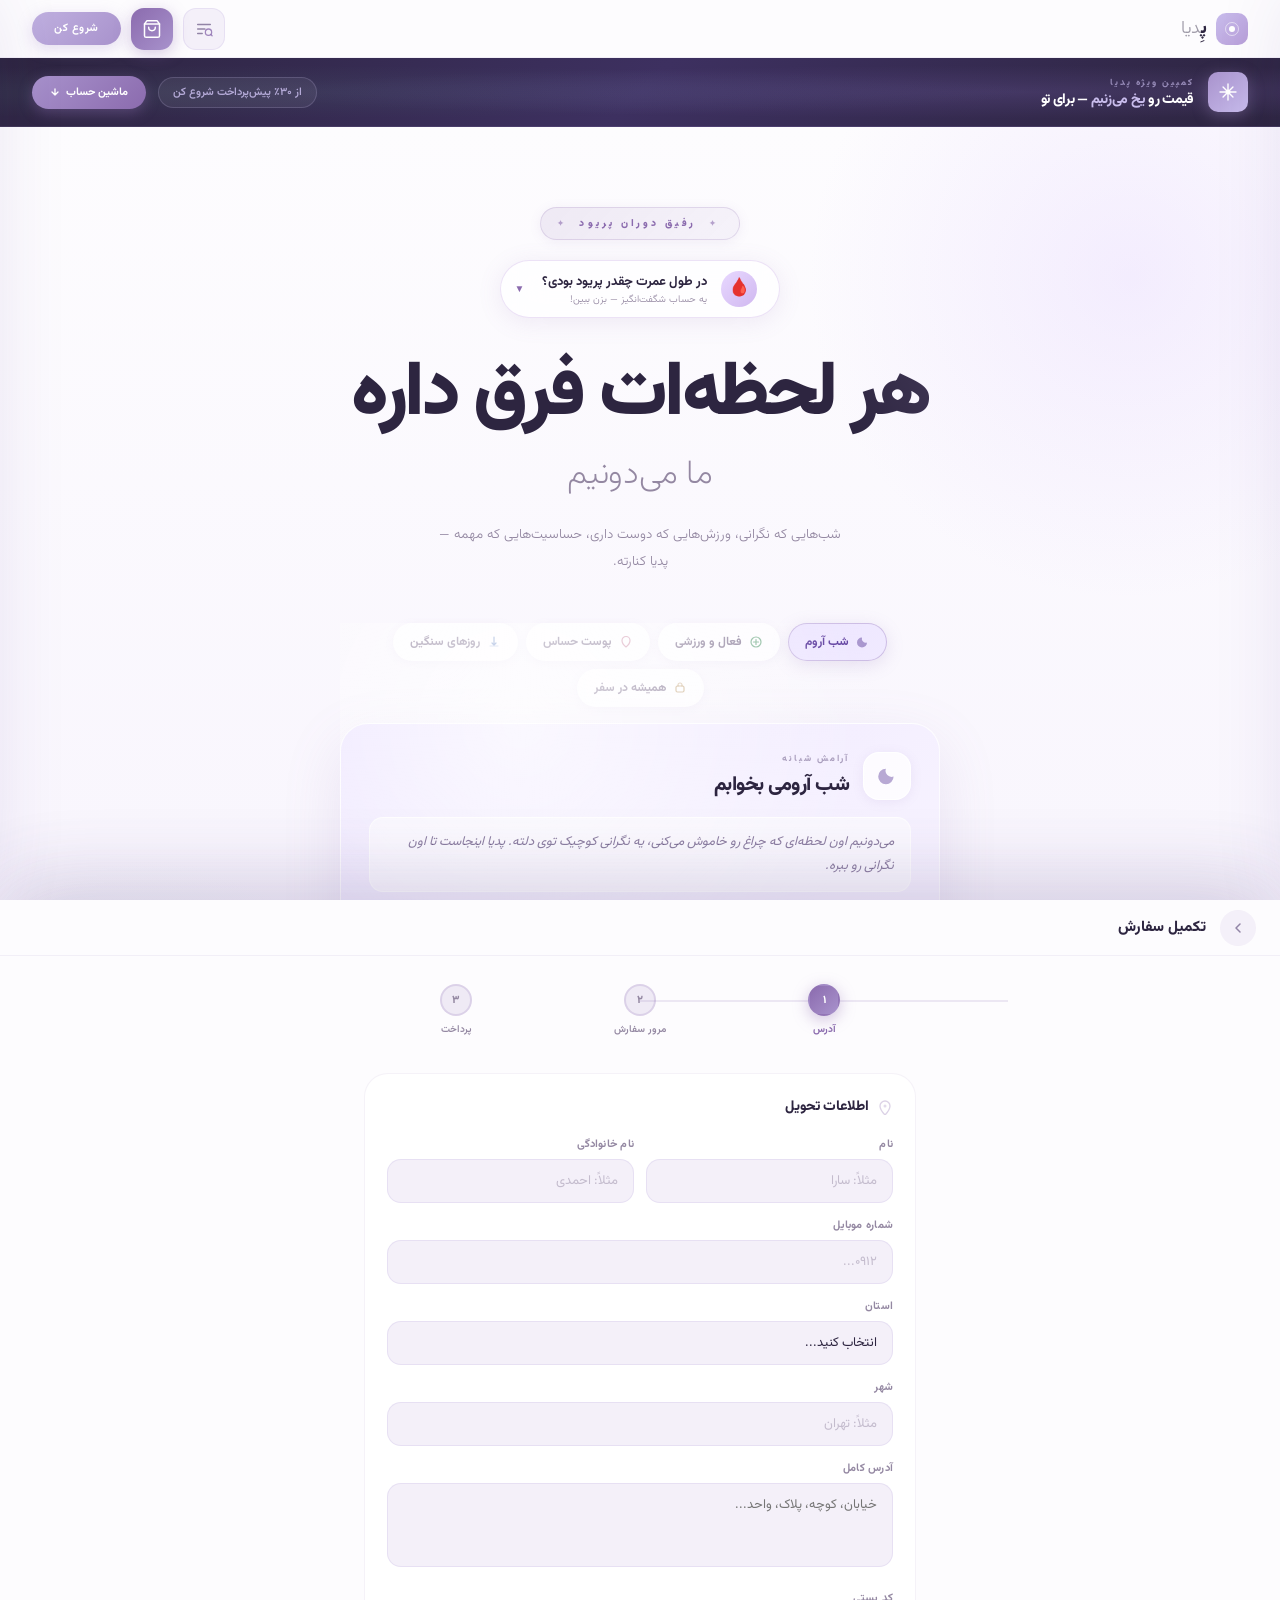
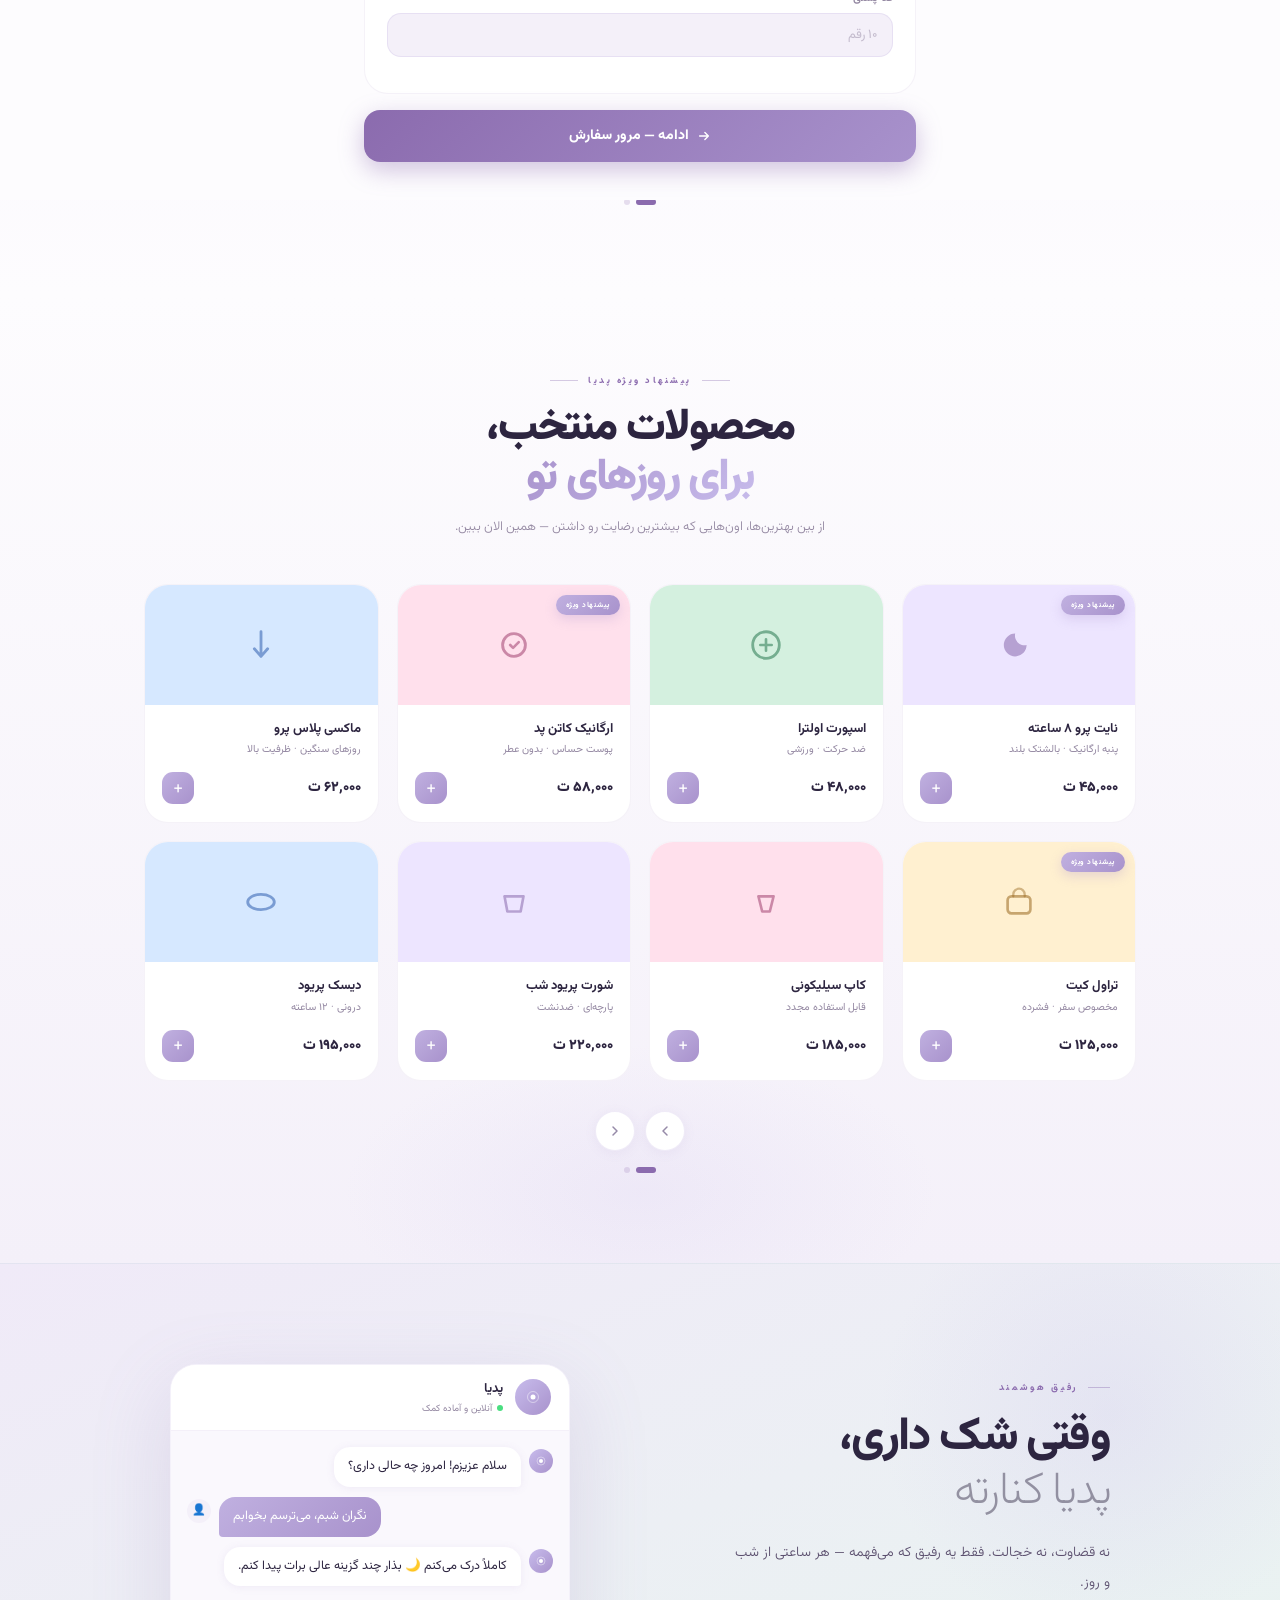
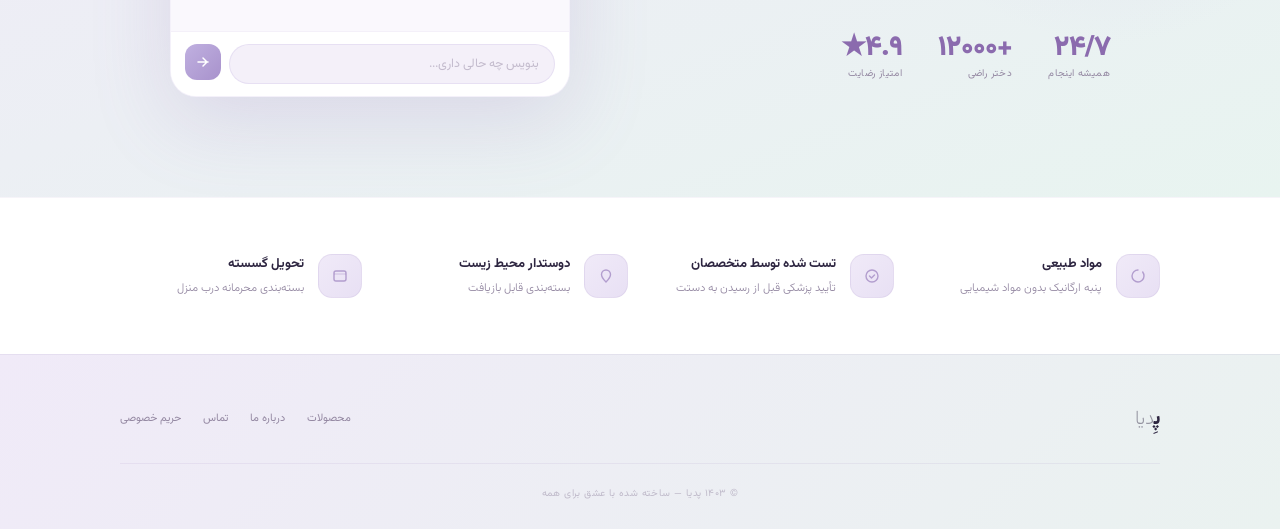
==== commit a9b51b71: "Rename Pedia1_v2.html to index.html" ====
--- a/index.html
+++ b/index.html
@@ -35,9 +35,24 @@
 .nav-logo { width:32px; height:32px; background:linear-gradient(135deg,#C8BCEC,#B89ED8); border-radius:10px; display:flex; align-items:center; justify-content:center; }
 .nav-name { font-size:18px; font-weight:800; color:var(--ink); letter-spacing:-.03em; }
 .nav-name em { font-style:normal; font-weight:300; opacity:.45; }
-.nav-right { display:flex; align-items:center; gap:12px; }
-
-/* ── Cart Icon Button ── */
+.nav-right { display:flex; align-items:center; gap:10px; }
+
+/* ── Nav Icon Buttons ── */
+.nav-icon-btn {
+  position:relative;
+  width:42px; height:42px;
+  background:var(--mist);
+  border:1.5px solid rgba(180,160,220,.2);
+  border-radius:13px;
+  display:flex; align-items:center; justify-content:center;
+  cursor:pointer;
+  transition:transform .2s, background .2s, box-shadow .2s;
+  flex-shrink:0;
+}
+.nav-icon-btn:hover { background:var(--lavender); box-shadow:0 4px 16px rgba(139,107,174,.15); transform:translateY(-1px); }
+.nav-icon-btn:active { transform:scale(.95); }
+.nav-icon-btn svg { width:18px; height:18px; }
+
 .cart-btn {
   position:relative;
   width:42px; height:42px;
@@ -78,6 +93,173 @@
 .nav-pill { background:linear-gradient(135deg,#C0B0E0,#A892CC); color:white; font-size:11px; font-weight:700; letter-spacing:.05em; padding:8px 22px; border:none; border-radius:100px; cursor:pointer; font-family:var(--f); transition:opacity .2s,transform .2s; box-shadow:0 4px 16px rgba(168,146,204,.3); }
 .nav-pill:hover { opacity:.85; transform:translateY(-1px); }
 
+/* ═══ TRACKING PANEL ═══ */
+.tracking-overlay {
+  position:fixed; inset:0; z-index:940;
+  background:rgba(60,40,100,.22);
+  backdrop-filter:blur(12px);
+  opacity:0; pointer-events:none;
+  transition:opacity .35s;
+}
+.tracking-overlay.on { opacity:1; pointer-events:auto; }
+
+.tracking-drawer {
+  position:fixed;
+  top:0; right:0; bottom:0;
+  z-index:950;
+  width:min(400px, 100vw);
+  background:#FDFCFE;
+  box-shadow:20px 0 80px rgba(80,50,140,.16);
+  border-left:1px solid rgba(180,160,220,.15);
+  transform:translateX(100%);
+  transition:transform .5s cubic-bezier(.77,0,.18,1);
+  display:flex; flex-direction:column;
+  overflow:hidden;
+}
+.tracking-drawer.open { transform:translateX(0); }
+
+.tracking-header {
+  padding:22px 24px 18px;
+  border-bottom:1px solid rgba(140,110,180,.1);
+  display:flex; align-items:center; justify-content:space-between;
+  flex-shrink:0;
+  background:linear-gradient(180deg,#FDFCFE,#FAF8FD);
+}
+.tracking-title-wrap { display:flex; align-items:center; gap:10px; }
+.tracking-title { font-size:17px; font-weight:800; color:var(--ink); letter-spacing:-.03em; }
+.tracking-close {
+  width:34px; height:34px;
+  background:var(--mist);
+  border:1px solid rgba(140,110,180,.12);
+  border-radius:50%;
+  display:flex; align-items:center; justify-content:center;
+  cursor:pointer; transition:background .2s; border:none;
+}
+.tracking-close:hover { background:var(--lavender); }
+
+.tracking-body { flex:1; overflow-y:auto; padding:20px 24px; display:flex; flex-direction:column; gap:16px; }
+
+/* Search box */
+.tracking-search-box {
+  background:white;
+  border:1.5px solid rgba(140,110,180,.12);
+  border-radius:20px;
+  padding:18px;
+  display:flex; flex-direction:column; gap:12px;
+}
+.tracking-search-label { font-size:12px; font-weight:700; color:var(--ink); display:flex; align-items:center; gap:8px; }
+.tracking-search-label svg { width:15px; height:15px; opacity:.5; }
+.tracking-search-row { display:flex; gap:8px; }
+.tracking-inp {
+  flex:1;
+  background:var(--mist);
+  border:1.5px solid rgba(180,160,220,.2);
+  border-radius:12px;
+  padding:10px 14px;
+  font-size:13px; font-weight:400; color:var(--ink); font-family:var(--f);
+  outline:none; direction:ltr; text-align:center; letter-spacing:.08em;
+  transition:border-color .2s, background .2s;
+}
+.tracking-inp:focus { border-color:var(--accent); background:white; }
+.tracking-inp::placeholder { color:var(--slate); opacity:.5; letter-spacing:0; direction:rtl; text-align:right; font-size:11px; }
+.tracking-search-btn {
+  background:linear-gradient(135deg,#8B6BAE,#A892CC);
+  border:none; border-radius:12px;
+  padding:10px 18px;
+  font-size:12px; font-weight:700; font-family:var(--f);
+  color:white; cursor:pointer; white-space:nowrap;
+  transition:opacity .2s, transform .2s;
+}
+.tracking-search-btn:hover { opacity:.85; transform:translateY(-1px); }
+
+/* Result */
+.tracking-result { display:none; flex-direction:column; gap:14px; animation:fadeSlide .3s ease; }
+.tracking-result.show { display:flex; }
+
+.tr-order-card {
+  background:white;
+  border:1.5px solid rgba(140,110,180,.1);
+  border-radius:20px;
+  padding:18px;
+}
+.tr-order-head { display:flex; align-items:center; justify-content:space-between; margin-bottom:14px; }
+.tr-order-num { font-size:11px; font-weight:800; color:var(--accent); letter-spacing:.08em; }
+.tr-status-pill {
+  font-size:10px; font-weight:700; padding:4px 12px; border-radius:100px;
+}
+.tr-status-pill.shipped { background:rgba(78,205,128,.12); color:#1a8a4a; border:1px solid rgba(78,205,128,.25); }
+.tr-status-pill.processing { background:rgba(255,180,50,.1); color:#a06010; border:1px solid rgba(255,180,50,.25); }
+.tr-status-pill.delivered { background:rgba(139,107,174,.1); color:var(--accent); border:1px solid rgba(139,107,174,.25); }
+
+.tr-info-row { display:flex; flex-direction:column; gap:8px; padding-bottom:14px; border-bottom:1px solid rgba(140,110,180,.08); }
+.tr-info-item { display:flex; align-items:center; justify-content:space-between; }
+.tr-info-label { font-size:11px; color:var(--slate); font-weight:300; }
+.tr-info-val { font-size:12px; font-weight:700; color:var(--ink); direction:ltr; }
+.tr-info-val.postal { background:var(--mist); padding:4px 10px; border-radius:8px; font-size:11px; letter-spacing:.04em; color:var(--accent); }
+
+/* Timeline */
+.tr-timeline { display:flex; flex-direction:column; gap:0; }
+.tr-step { display:flex; gap:12px; position:relative; }
+.tr-step:not(:last-child) .tr-step-line {
+  position:absolute;
+  right:15px; top:28px; bottom:0;
+  width:2px;
+  background:rgba(140,110,180,.1);
+}
+.tr-step-dot {
+  width:30px; height:30px; flex-shrink:0;
+  border-radius:50%;
+  display:flex; align-items:center; justify-content:center;
+  position:relative; z-index:1;
+  margin-top:2px;
+}
+.tr-step-dot.done { background:linear-gradient(135deg,#4ade80,#22c55e); box-shadow:0 4px 12px rgba(34,197,94,.25); }
+.tr-step-dot.active { background:linear-gradient(135deg,#8B6BAE,#A892CC); box-shadow:0 4px 12px rgba(139,107,174,.3); animation:pulsedot 2s ease-in-out infinite; }
+.tr-step-dot.pending { background:rgba(140,110,180,.08); border:2px solid rgba(140,110,180,.15); }
+.tr-step-dot svg { width:13px; height:13px; }
+@keyframes pulsedot { 0%,100%{box-shadow:0 4px 12px rgba(139,107,174,.3);} 50%{box-shadow:0 4px 20px rgba(139,107,174,.5);} }
+.tr-step-content { padding:4px 0 18px; flex:1; }
+.tr-step-title { font-size:12.5px; font-weight:700; color:var(--ink); margin-bottom:2px; }
+.tr-step-title.pending-text { color:var(--slate); font-weight:400; }
+.tr-step-date { font-size:10.5px; color:var(--slate); font-weight:300; }
+
+.tr-postal-track {
+  background:linear-gradient(135deg,#F0EAF8,#EDE7F6);
+  border:1.5px solid rgba(139,107,174,.15);
+  border-radius:16px; padding:14px 16px;
+  display:flex; align-items:center; gap:12px;
+}
+.tr-postal-icon { width:38px; height:38px; background:white; border-radius:12px; display:flex; align-items:center; justify-content:center; flex-shrink:0; box-shadow:0 2px 8px rgba(139,107,174,.15); }
+.tr-postal-icon svg { width:18px; height:18px; }
+.tr-postal-label { font-size:10px; font-weight:700; color:var(--slate); margin-bottom:2px; }
+.tr-postal-num { font-size:14px; font-weight:900; color:var(--accent); letter-spacing:.04em; direction:ltr; }
+.tr-postal-copy {
+  margin-right:auto; flex-shrink:0;
+  width:32px; height:32px; background:white; border:1px solid rgba(139,107,174,.2); border-radius:10px;
+  display:flex; align-items:center; justify-content:center; cursor:pointer; transition:all .2s;
+}
+.tr-postal-copy:hover { background:var(--lavender); }
+.tr-postal-copy svg { width:14px; height:14px; }
+
+.tr-not-found {
+  text-align:center; padding:32px 16px;
+  display:none; flex-direction:column; align-items:center; gap:12px;
+}
+.tr-not-found.show { display:flex; }
+.tr-nf-icon { width:56px; height:56px; background:rgba(220,60,60,.06); border-radius:50%; display:flex; align-items:center; justify-content:center; }
+.tr-nf-icon svg { width:24px; height:24px; }
+.tr-nf-title { font-size:14px; font-weight:700; color:var(--ink); }
+.tr-nf-sub { font-size:12px; color:var(--slate); font-weight:300; line-height:1.8; }
+
+.tr-hint {
+  text-align:center; padding:32px 16px;
+  display:flex; flex-direction:column; align-items:center; gap:12px;
+}
+.tr-hint-icon { width:60px; height:60px; background:linear-gradient(135deg,#F0EAF8,#E8E0F4); border-radius:50%; display:flex; align-items:center; justify-content:center; opacity:.6; }
+.tr-hint-icon svg { width:26px; height:26px; }
+.tr-hint-text { font-size:13px; font-weight:700; color:var(--ink); }
+.tr-hint-sub { font-size:11px; color:var(--slate); line-height:1.9; font-weight:300; }
+
 /* ═══ CART DRAWER ═══ */
 .cart-overlay {
   position:fixed; inset:0; z-index:950;
@@ -123,7 +305,7 @@
   border:1px solid rgba(140,110,180,.12);
   border-radius:50%;
   display:flex; align-items:center; justify-content:center;
-  cursor:pointer; transition:background .2s;
+  cursor:pointer; transition:background .2s; border:none;
 }
 .cart-close:hover { background:var(--lavender); }
 
@@ -256,7 +438,7 @@
   width:36px; height:36px;
   background:var(--mist); border:1px solid rgba(140,110,180,.12);
   border-radius:50%; display:flex; align-items:center; justify-content:center;
-  cursor:pointer; transition:background .2s; flex-shrink:0;
+  cursor:pointer; transition:background .2s; flex-shrink:0; border:none;
 }
 .co-back:hover { background:var(--lavender); }
 .co-back svg { width:14px; height:14px; }
@@ -436,6 +618,10 @@
   color:white; cursor:pointer;
   box-shadow:0 6px 20px rgba(139,107,174,.35);
 }
+.co-track-hint {
+  margin-top:16px; font-size:11px; color:var(--slate); line-height:1.9;
+}
+.co-track-hint strong { color:var(--accent); cursor:pointer; }
 
 /* ═══ HERO ═══ */
 .hero {
@@ -534,6 +720,265 @@
 .ep-empathy-desc { font-size:11.5px; font-weight:300; color:var(--slate); line-height:1.85; }
 .ep-footer-note { margin-top:20px; text-align:center; font-size:11px; font-weight:300; color:var(--slate); line-height:1.9; padding:14px 20px; background:var(--mist); border-radius:16px; }
 .ep-footer-note strong { font-weight:700; color:var(--accent); }
+
+/* ═══ PERIOD LIFE CALCULATOR ═══ */
+.plc{width:100%;max-width:600px;margin:0 auto 36px;position:relative;z-index:2;}
+
+/* Trigger pill */
+.plc-trigger{
+  display:flex;align-items:center;gap:14px;
+  background:rgba(255,255,255,.75);
+  backdrop-filter:blur(20px);
+  border:1.5px solid rgba(180,140,220,.25);
+  border-radius:100px;
+  padding:10px 22px 10px 14px;
+  cursor:pointer;
+  transition:all .3s cubic-bezier(.34,1.56,.64,1);
+  box-shadow:0 4px 24px rgba(139,107,174,.12);
+  width:fit-content;margin:0 auto;
+}
+.plc-trigger:hover{background:rgba(255,255,255,.95);box-shadow:0 8px 36px rgba(139,107,174,.22);transform:translateY(-2px) scale(1.02);}
+.plc-trigger-icon{width:36px;height:36px;background:linear-gradient(135deg,#E8D8FF,#D0B8F0);border-radius:50%;display:flex;align-items:center;justify-content:center;font-size:18px;flex-shrink:0;}
+.plc-trigger-text{font-size:13px;font-weight:700;color:var(--ink);}
+.plc-trigger-sub{font-size:10px;font-weight:300;color:var(--slate);}
+.plc-trigger-chevron{margin-right:4px;color:var(--accent);font-size:10px;transition:transform .35s cubic-bezier(.34,1.56,.64,1);}
+.plc.open .plc-trigger-chevron{transform:rotate(180deg);}
+.plc.open .plc-trigger{border-radius:20px 20px 0 0;border-bottom-color:transparent;background:rgba(255,255,255,.96);}
+
+/* Expandable body */
+.plc-body{max-height:0;overflow:hidden;transition:max-height .65s cubic-bezier(.77,0,.18,1);}
+.plc.open .plc-body{max-height:2000px;}
+
+.plc-card{
+  background:rgba(255,255,255,.97);
+  backdrop-filter:blur(24px);
+  border:1.5px solid rgba(180,140,220,.22);
+  border-top:none;
+  border-radius:0 0 28px 28px;
+  padding:0 0 4px;
+  box-shadow:0 24px 64px rgba(139,107,174,.12);
+  overflow:hidden;
+}
+
+/* ── NEW INPUT LAYOUT ── */
+.plc-inputs-section{padding:22px 22px 0;}
+.plc-step-label{font-size:8.5px;font-weight:800;letter-spacing:.2em;text-transform:uppercase;color:var(--accent);margin-bottom:16px;display:flex;align-items:center;gap:8px;}
+.plc-step-label::after{content:'';flex:1;height:1px;background:linear-gradient(90deg,rgba(139,107,174,.2),transparent);}
+
+/* ── 2-col grid: label+field pairs ── */
+.plc-inputs{
+  display:grid;
+  grid-template-columns:1fr 1fr;
+  gap:2px 2px;
+  background:rgba(139,107,174,.08);
+  border-radius:18px;
+  overflow:hidden;
+  margin-bottom:14px;
+  border:1px solid rgba(139,107,174,.1);
+}
+@media(max-width:440px){.plc-inputs{grid-template-columns:1fr 1fr;}}
+.plc-inp-wrap{
+  display:flex;flex-direction:column;gap:4px;
+  background:white;
+  padding:14px 16px 12px;
+  position:relative;
+  transition:background .18s;
+}
+.plc-inp-wrap:focus-within{background:#FAF7FF;z-index:1;}
+.plc-inp-wrap:nth-child(1){border-radius:18px 0 0 0;}
+.plc-inp-wrap:nth-child(2){border-radius:0 18px 0 0;}
+.plc-inp-wrap:nth-child(3){border-radius:0 0 0 18px;}
+.plc-inp-wrap:nth-child(4){border-radius:0 0 18px 0;}
+.plc-inp-wrap label{
+  font-size:9px;font-weight:800;color:var(--slate);
+  letter-spacing:.08em;text-transform:uppercase;
+  display:flex;align-items:center;gap:6px;
+}
+.plc-inp-wrap label svg{width:11px;height:11px;opacity:.5;flex-shrink:0;}
+.plc-inp-wrap input{
+  background:transparent;
+  border:none;
+  padding:0;
+  font-size:22px;font-weight:900;color:var(--ink);
+  font-family:var(--f);outline:none;
+  width:100%;direction:ltr;
+  line-height:1.1;
+  letter-spacing:-.03em;
+}
+.plc-inp-wrap input::placeholder{color:rgba(139,107,174,.3);font-weight:700;}
+.plc-inp-hint{
+  font-size:8.5px;color:var(--slate);font-weight:300;
+  margin-top:1px;opacity:.65;
+}
+/* focus ring on wrapper */
+.plc-inp-wrap::after{
+  content:'';position:absolute;inset:0;
+  border-radius:inherit;
+  border:2px solid transparent;
+  pointer-events:none;
+  transition:border-color .18s;
+}
+.plc-inp-wrap:focus-within::after{border-color:rgba(139,107,174,.35);}
+
+.plc-submit{
+  width:100%;
+  background:#2D2540;
+  border:none;border-radius:0 0 26px 26px;
+  padding:15px;
+  font-size:13px;font-weight:800;font-family:var(--f);
+  color:white;cursor:pointer;
+  transition:background .2s,transform .18s;
+  display:flex;align-items:center;justify-content:center;gap:8px;
+  letter-spacing:.04em;
+  text-transform:uppercase;
+}
+.plc-submit:hover{background:#3D3060;transform:none;}
+.plc-submit svg{width:14px;height:14px;}
+
+/* Result area */
+.plc-result{display:none;flex-direction:column;gap:0;margin-top:0;animation:plcReveal .5s ease;}
+.plc-result.show{display:flex;}
+@keyframes plcReveal{from{opacity:0;transform:translateY(12px);}to{opacity:1;transform:translateY(0);}}
+
+/* Hero sentence */
+.plc-hero-sentence{
+  text-align:center;
+  padding:22px 20px 18px;
+  background:#2D2540;
+  line-height:1.8;
+  position:relative;
+  overflow:hidden;
+}
+.plc-hero-sentence::before{content:'';position:absolute;inset:0;background:radial-gradient(ellipse at 60% 30%,rgba(168,146,204,.18) 0%,transparent 60%);pointer-events:none;}
+.plc-hs-line1{font-size:11px;font-weight:300;color:rgba(200,188,236,.65);margin-bottom:6px;letter-spacing:.04em;}
+.plc-hs-highlight{font-size:28px;font-weight:900;color:white;letter-spacing:-.05em;line-height:1.1;}
+.plc-hs-highlight em{font-style:normal;color:#C8BCEC;}
+.plc-hs-line2{font-size:10.5px;font-weight:300;color:rgba(200,188,236,.5);margin-top:8px;letter-spacing:.02em;}
+
+/* Stats bento */
+.plc-bento{display:grid;grid-template-columns:repeat(3,1fr);gap:1px;background:rgba(139,107,174,.1);border-top:1px solid rgba(139,107,174,.1);}
+@media(max-width:440px){.plc-bento{grid-template-columns:1fr 1fr;}}
+.plc-tile{
+  border-radius:0;
+  padding:16px 10px 14px;
+  text-align:center;
+  background:white;
+  position:relative;
+  transition:background .18s;
+}
+.plc-tile:hover{background:#FAF7FF;}
+.plc-tile-icon{margin-bottom:8px;display:flex;align-items:center;justify-content:center;}
+.plc-tile-icon svg{width:20px;height:20px;}
+.plc-tile-emoji{display:none;}
+.plc-tile-num{font-size:18px;font-weight:900;color:var(--ink);line-height:1;letter-spacing:-.04em;}
+.plc-tile-label{font-size:8.5px;color:var(--slate);font-weight:400;margin-top:5px;line-height:1.4;letter-spacing:.01em;}
+/* analog comparison below each tile */
+.plc-tile-analog{
+  font-size:8px;color:var(--accent);font-weight:600;
+  margin-top:4px;line-height:1.4;
+  opacity:.75;
+  border-top:1px solid rgba(139,107,174,.08);
+  padding-top:5px;
+}
+.plc-tile.t-purple,.plc-tile.t-rose,.plc-tile.t-sage,.plc-tile.t-sky,.plc-tile.t-amber,.plc-tile.t-mauve{
+  background:white;border:none;
+}
+
+/* Analog insight strip */
+.plc-analogs{
+  display:flex;flex-direction:column;gap:0;
+  border-top:1px solid rgba(139,107,174,.08);
+}
+.plc-analog-row{
+  display:flex;align-items:center;gap:14px;
+  padding:13px 20px;
+  border-bottom:1px solid rgba(139,107,174,.06);
+  transition:background .15s;
+}
+.plc-analog-row:hover{background:#FAF7FF;}
+.plc-analog-icon{
+  width:34px;height:34px;flex-shrink:0;
+  background:var(--mist);
+  border-radius:10px;
+  display:flex;align-items:center;justify-content:center;
+}
+.plc-analog-icon svg{width:16px;height:16px;}
+.plc-analog-text{flex:1;font-size:11.5px;font-weight:400;color:var(--soft);line-height:1.55;}
+.plc-analog-text strong{color:var(--ink);font-weight:700;}
+.plc-analog-val{
+  font-size:14px;font-weight:900;color:var(--accent);
+  letter-spacing:-.03em;flex-shrink:0;
+}
+
+/* Wow moment */
+.plc-wow{
+  background:#2D2540;
+  border-radius:0;padding:18px 20px;
+  display:flex;align-items:flex-start;gap:14px;
+  position:relative;overflow:hidden;
+  border-top:1px solid rgba(255,255,255,.06);
+}
+.plc-wow::before{content:'';position:absolute;inset:0;background:radial-gradient(ellipse at 80% 50%,rgba(168,146,204,.12) 0%,transparent 55%);pointer-events:none;}
+.plc-wow-icon{
+  width:36px;height:36px;flex-shrink:0;margin-top:2px;
+  background:rgba(168,146,204,.2);
+  border-radius:10px;
+  display:flex;align-items:center;justify-content:center;
+}
+.plc-wow-icon svg{width:18px;height:18px;}
+.plc-wow-body{position:relative;z-index:1;}
+.plc-wow-title{font-size:13px;font-weight:800;color:white;margin-bottom:4px;letter-spacing:-.01em;}
+.plc-wow-text{font-size:11.5px;font-weight:300;color:rgba(200,188,236,.75);line-height:1.75;}
+.plc-wow-text strong{color:#C8BCEC;font-weight:700;}
+
+/* Save / History card */
+.plc-save-card{
+  border-top:1px solid rgba(139,107,174,.1);
+  padding:16px 20px 20px;
+  display:flex;flex-direction:column;gap:10px;
+  background:white;
+  border-radius:0 0 28px 28px;
+}
+.plc-save-label{font-size:9px;font-weight:800;letter-spacing:.18em;text-transform:uppercase;color:var(--slate);margin-bottom:2px;display:flex;align-items:center;gap:7px;}
+.plc-save-label svg{width:11px;height:11px;opacity:.45;}
+.plc-save-summary{font-size:11px;color:var(--soft);line-height:1.7;font-weight:300;}
+.plc-save-summary strong{color:var(--ink);font-weight:700;}
+.plc-save-btn{
+  width:100%;
+  background:white;
+  border:1.5px solid rgba(139,107,174,.25);
+  border-radius:13px;padding:11px 16px;
+  font-size:12px;font-weight:700;font-family:var(--f);
+  color:var(--accent);cursor:pointer;
+  display:flex;align-items:center;justify-content:center;gap:7px;
+  transition:all .2s;
+}
+.plc-save-btn:hover{background:var(--mist);border-color:rgba(139,107,174,.4);}
+.plc-save-btn svg{width:14px;height:14px;}
+
+/* History list */
+.plc-history{
+  background:#FAF7FF;
+  border:1px solid rgba(139,107,174,.12);
+  border-radius:14px;
+  padding:4px 0;
+  display:none;flex-direction:column;
+  max-height:200px;overflow-y:auto;
+}
+.plc-history.show{display:flex;}
+.plc-hist-row{
+  display:flex;align-items:center;gap:10px;
+  padding:10px 14px;
+  border-bottom:1px solid rgba(139,107,174,.06);
+  font-size:11px;
+}
+.plc-hist-row:last-child{border-bottom:none;}
+.plc-hist-date{font-size:9px;color:var(--slate);font-weight:300;white-space:nowrap;flex-shrink:0;}
+.plc-hist-val{flex:1;font-weight:700;color:var(--ink);}
+.plc-hist-del{width:22px;height:22px;border:none;background:rgba(220,60,60,.07);border-radius:6px;cursor:pointer;display:flex;align-items:center;justify-content:center;transition:background .15s;flex-shrink:0;}
+.plc-hist-del:hover{background:rgba(220,60,60,.15);}
+.plc-hist-del svg{width:10px;height:10px;}
+.plc-hist-empty{text-align:center;padding:16px;font-size:11px;color:var(--slate);font-weight:300;}
 
 /* FREEZE BANNER */
 .freeze-banner { position:relative; z-index:50; margin-top:58px; background:linear-gradient(135deg,#2D2540 0%,#3D3060 50%,#2D2540 100%); overflow:hidden; border-bottom:1px solid rgba(200,180,255,.12); }
@@ -781,10 +1226,13 @@
   .bd-inner{padding:20px 18px 40px;}
   .nav{padding:0 16px;}
   .cart-drawer{width:100vw;}
+  .tracking-drawer{width:100vw;}
   .co-grid-2{grid-template-columns:1fr;}
   .freeze-teaser{padding:12px 18px;}
   .freeze-pill-price{display:none;}
   .freeze-calc-inner{padding:0 18px 28px;}
+  .plc-inputs{grid-template-columns:1fr 1fr;}
+  .plc-bento{grid-template-columns:1fr 1fr 1fr;}
 }
 </style>
 </head>
@@ -797,6 +1245,14 @@
     <span class="nav-name">پِ<em>دیا</em></span>
   </a>
   <div class="nav-right">
+    <!-- Track Order Button -->
+    <button class="nav-icon-btn" onclick="openTracking()" aria-label="پیگیری سفارش" title="پیگیری سفارش">
+      <svg viewBox="0 0 20 20" fill="none">
+        <path d="M3 5h14M3 10h8M3 15h5" stroke="rgba(80,60,110,.6)" stroke-width="1.6" stroke-linecap="round"/>
+        <circle cx="15" cy="13.5" r="3.5" stroke="rgba(139,107,174,.8)" stroke-width="1.4"/>
+        <path d="M17.5 16l1.5 1.5" stroke="rgba(139,107,174,.8)" stroke-width="1.4" stroke-linecap="round"/>
+      </svg>
+    </button>
     <!-- Cart Button -->
     <button class="cart-btn" onclick="openCart()" aria-label="سبد خرید">
       <svg viewBox="0 0 24 24" fill="none">
@@ -810,6 +1266,86 @@
   </div>
 </nav>
 
+<!-- ═══ TRACKING DRAWER ═══ -->
+<div class="tracking-overlay" id="trackingOverlay" onclick="closeTracking()"></div>
+<div class="tracking-drawer" id="trackingDrawer">
+  <div class="tracking-header">
+    <div class="tracking-title-wrap">
+      <svg width="18" height="18" viewBox="0 0 18 18" fill="none"><rect x="2" y="4" width="14" height="11" rx="2.5" stroke="rgba(139,107,174,.6)" stroke-width="1.3"/><path d="M2 7.5h14" stroke="rgba(139,107,174,.3)" stroke-width="1.1"/><circle cx="13" cy="12" r="2.5" fill="rgba(139,107,174,.15)" stroke="rgba(139,107,174,.6)" stroke-width="1.1"/><path d="M14.8 13.8l1.2 1.2" stroke="rgba(139,107,174,.6)" stroke-width="1.1" stroke-linecap="round"/></svg>
+      <div class="tracking-title">پیگیری سفارش</div>
+    </div>
+    <button class="tracking-close" onclick="closeTracking()">
+      <svg width="12" height="12" viewBox="0 0 12 12" fill="none"><path d="M2 2l8 8M10 2l-8 8" stroke="rgba(80,60,110,.5)" stroke-width="1.4" stroke-linecap="round"/></svg>
+    </button>
+  </div>
+
+  <div class="tracking-body">
+    <!-- Search -->
+    <div class="tracking-search-box">
+      <div class="tracking-search-label">
+        <svg viewBox="0 0 15 15" fill="none"><rect x="1.5" y="1.5" width="12" height="12" rx="2" stroke="rgba(139,107,174,.5)" stroke-width="1.2"/><path d="M4.5 5h6M4.5 7.5h4M4.5 10h3" stroke="rgba(139,107,174,.4)" stroke-width="1.1" stroke-linecap="round"/></svg>
+        کد سفارش یا شماره مرسوله را وارد کنید
+      </div>
+      <div class="tracking-search-row">
+        <input class="tracking-inp" id="trackingInput" type="text" placeholder="مثال: PD123456 یا کد پستی مرسوله" maxlength="20">
+        <button class="tracking-search-btn" onclick="doTrack()">جستجو</button>
+      </div>
+    </div>
+
+    <!-- Hint (default state) -->
+    <div class="tr-hint" id="trHint">
+      <div class="tr-hint-icon">
+        <svg viewBox="0 0 26 26" fill="none"><path d="M5 10l8-6 8 6v9a2 2 0 01-2 2H7a2 2 0 01-2-2v-9z" stroke="rgba(139,107,174,.5)" stroke-width="1.5" stroke-linejoin="round"/><path d="M10 21v-6h6v6" stroke="rgba(139,107,174,.4)" stroke-width="1.3" stroke-linejoin="round"/></svg>
+      </div>
+      <div class="tr-hint-text">سفارشت رو پیگیری کن</div>
+      <div class="tr-hint-sub">پس از ثبت سفارش، کد پیگیری<br>از طریق پیامک برات ارسال می‌شه 💜</div>
+    </div>
+
+    <!-- Not found -->
+    <div class="tr-not-found" id="trNotFound">
+      <div class="tr-nf-icon">
+        <svg viewBox="0 0 24 24" fill="none"><circle cx="12" cy="12" r="8" stroke="rgba(220,60,60,.4)" stroke-width="1.4"/><path d="M9 9l6 6M15 9l-6 6" stroke="rgba(220,60,60,.5)" stroke-width="1.3" stroke-linecap="round"/></svg>
+      </div>
+      <div class="tr-nf-title">سفارشی پیدا نشد</div>
+      <div class="tr-nf-sub">کد پیگیری رو دقیق وارد کن<br>یا با پشتیبانی تماس بگیر</div>
+    </div>
+
+    <!-- Result -->
+    <div class="tracking-result" id="trResult">
+      <div class="tr-order-card">
+        <div class="tr-order-head">
+          <div class="tr-order-num" id="trOrderNum">PD123456</div>
+          <div class="tr-status-pill shipped" id="trStatusPill">در حال ارسال</div>
+        </div>
+        <div class="tr-info-row" id="trInfoRow"></div>
+      </div>
+
+      <!-- Postal tracking -->
+      <div class="tr-postal-track">
+        <div class="tr-postal-icon">
+          <svg viewBox="0 0 18 18" fill="none"><path d="M2 9h10M9 5l4 4-4 4" stroke="rgba(139,107,174,.7)" stroke-width="1.5" stroke-linecap="round" stroke-linejoin="round"/><circle cx="15" cy="9" r="1.5" fill="rgba(139,107,174,.5)"/></svg>
+        </div>
+        <div>
+          <div class="tr-postal-label">شماره مرسوله پستی</div>
+          <div class="tr-postal-num" id="trPostalNum">—</div>
+        </div>
+        <button class="tr-postal-copy" onclick="copyPostal()" title="کپی شماره مرسوله">
+          <svg viewBox="0 0 14 14" fill="none"><rect x="4" y="4" width="8" height="8" rx="1.5" stroke="rgba(139,107,174,.6)" stroke-width="1.2"/><path d="M2 10V3a1 1 0 011-1h7" stroke="rgba(139,107,174,.4)" stroke-width="1.1" stroke-linecap="round"/></svg>
+        </button>
+      </div>
+
+      <!-- Timeline -->
+      <div class="tr-order-card">
+        <div style="font-size:11px;font-weight:800;color:var(--ink);margin-bottom:16px;display:flex;align-items:center;gap:8px;">
+          <svg width="14" height="14" viewBox="0 0 14 14" fill="none"><circle cx="7" cy="7" r="5.5" stroke="rgba(139,107,174,.5)" stroke-width="1.2"/><path d="M7 4.5v3l2 1" stroke="rgba(139,107,174,.6)" stroke-width="1.1" stroke-linecap="round" stroke-linejoin="round"/></svg>
+          وضعیت سفارش
+        </div>
+        <div class="tr-timeline" id="trTimeline"></div>
+      </div>
+    </div>
+  </div>
+</div>
+
 <!-- ═══ CART DRAWER ═══ -->
 <div class="cart-overlay" id="cartOverlay" onclick="closeCart()"></div>
 <div class="cart-drawer" id="cartDrawer">
@@ -823,9 +1359,7 @@
     </button>
   </div>
 
-  <div class="cart-body" id="cartBody">
-    <!-- items rendered here -->
-  </div>
+  <div class="cart-body" id="cartBody"></div>
 
   <div class="cart-footer" id="cartFooter" style="display:none">
     <div class="cart-summary" id="cartSummary"></div>
@@ -847,128 +1381,75 @@
   </div>
 
   <div class="co-inner">
-    <!-- Steps -->
     <div class="co-steps" id="coSteps">
-      <div class="co-step active" data-step="1">
-        <div class="co-step-circle">۱</div>
-        <div class="co-step-label">آدرس</div>
-      </div>
-      <div class="co-step" data-step="2">
-        <div class="co-step-circle">۲</div>
-        <div class="co-step-label">مرور سفارش</div>
-      </div>
-      <div class="co-step" data-step="3">
-        <div class="co-step-circle">۳</div>
-        <div class="co-step-label">پرداخت</div>
-      </div>
+      <div class="co-step active" data-step="1"><div class="co-step-circle">۱</div><div class="co-step-label">آدرس</div></div>
+      <div class="co-step" data-step="2"><div class="co-step-circle">۲</div><div class="co-step-label">مرور سفارش</div></div>
+      <div class="co-step" data-step="3"><div class="co-step-circle">۳</div><div class="co-step-label">پرداخت</div></div>
     </div>
 
-    <!-- Step 1: Address -->
+    <!-- Step 1 -->
     <div class="co-panel active" id="coPanel1">
       <div class="co-section">
-        <div class="co-section-title">
-          <svg viewBox="0 0 16 16" fill="none"><path d="M8 2C5.24 2 3 4.24 3 7c0 3.75 5 9 5 9s5-5.25 5-9c0-2.76-2.24-5-5-5z" stroke="rgba(139,107,174,.6)" stroke-width="1.3"/><circle cx="8" cy="7" r="1.5" fill="rgba(139,107,174,.5)"/></svg>
-          اطلاعات تحویل
-        </div>
+        <div class="co-section-title"><svg viewBox="0 0 16 16" fill="none"><path d="M8 2C5.24 2 3 4.24 3 7c0 3.75 5 9 5 9s5-5.25 5-9c0-2.76-2.24-5-5-5z" stroke="rgba(139,107,174,.6)" stroke-width="1.3"/><circle cx="8" cy="7" r="1.5" fill="rgba(139,107,174,.5)"/></svg>اطلاعات تحویل</div>
         <div class="co-grid-2">
           <div class="co-field"><label>نام</label><input type="text" placeholder="مثلاً: سارا" id="cf-fname"></div>
           <div class="co-field"><label>نام خانوادگی</label><input type="text" placeholder="مثلاً: احمدی" id="cf-lname"></div>
         </div>
         <div class="co-field"><label>شماره موبایل</label><input type="tel" placeholder="۰۹۱۲..." id="cf-phone" dir="ltr"></div>
         <div class="co-field"><label>استان</label>
-          <select id="cf-province">
-            <option value="">انتخاب کنید...</option>
-            <option>تهران</option><option>اصفهان</option><option>فارس</option>
-            <option>خراسان رضوی</option><option>البرز</option><option>آذربایجان شرقی</option>
-            <option>مازندران</option><option>گیلان</option><option>خوزستان</option><option>سایر</option>
-          </select>
+          <select id="cf-province"><option value="">انتخاب کنید...</option><option>تهران</option><option>اصفهان</option><option>فارس</option><option>خراسان رضوی</option><option>البرز</option><option>آذربایجان شرقی</option><option>مازندران</option><option>گیلان</option><option>خوزستان</option><option>سایر</option></select>
         </div>
         <div class="co-field"><label>شهر</label><input type="text" placeholder="مثلاً: تهران" id="cf-city"></div>
         <div class="co-field"><label>آدرس کامل</label><textarea rows="3" placeholder="خیابان، کوچه، پلاک، واحد..." id="cf-address" style="resize:none"></textarea></div>
         <div class="co-field"><label>کد پستی</label><input type="text" placeholder="۱۰ رقم" id="cf-postal" dir="ltr"></div>
       </div>
-      <button class="co-btn" onclick="goStep(2)">
-        <svg viewBox="0 0 16 16" fill="none"><path d="M3 8h10M9 4l4 4-4 4" stroke="white" stroke-width="1.6" stroke-linecap="round" stroke-linejoin="round"/></svg>
-        ادامه — مرور سفارش
-      </button>
+      <button class="co-btn" onclick="goStep(2)"><svg viewBox="0 0 16 16" fill="none"><path d="M3 8h10M9 4l4 4-4 4" stroke="white" stroke-width="1.6" stroke-linecap="round" stroke-linejoin="round"/></svg>ادامه — مرور سفارش</button>
     </div>
 
-    <!-- Step 2: Order Review -->
+    <!-- Step 2 -->
     <div class="co-panel" id="coPanel2">
       <div class="co-section">
-        <div class="co-section-title">
-          <svg viewBox="0 0 16 16" fill="none"><rect x="2" y="3" width="12" height="10" rx="2" stroke="rgba(139,107,174,.6)" stroke-width="1.3"/><path d="M5 7h6M5 9.5h4" stroke="rgba(139,107,174,.5)" stroke-width="1.1" stroke-linecap="round"/></svg>
-          محصولات سفارش
-        </div>
+        <div class="co-section-title"><svg viewBox="0 0 16 16" fill="none"><rect x="2" y="3" width="12" height="10" rx="2" stroke="rgba(139,107,174,.6)" stroke-width="1.3"/><path d="M5 7h6M5 9.5h4" stroke="rgba(139,107,174,.5)" stroke-width="1.1" stroke-linecap="round"/></svg>محصولات سفارش</div>
         <div class="co-review-items" id="coReviewItems"></div>
       </div>
       <div class="co-section">
-        <div class="co-section-title">
-          <svg viewBox="0 0 16 16" fill="none"><path d="M8 2C5.24 2 3 4.24 3 7c0 3.75 5 9 5 9s5-5.25 5-9c0-2.76-2.24-5-5-5z" stroke="rgba(139,107,174,.6)" stroke-width="1.3"/></svg>
-          آدرس تحویل
-        </div>
+        <div class="co-section-title"><svg viewBox="0 0 16 16" fill="none"><path d="M8 2C5.24 2 3 4.24 3 7c0 3.75 5 9 5 9s5-5.25 5-9c0-2.76-2.24-5-5-5z" stroke="rgba(139,107,174,.6)" stroke-width="1.3"/></svg>آدرس تحویل</div>
         <div style="font-size:13px;font-weight:300;color:var(--slate);line-height:1.9;" id="coAddressPreview"></div>
       </div>
       <div class="co-price-summary" id="coPriceSummary"></div>
-      <button class="co-btn" onclick="goStep(3)">
-        <svg viewBox="0 0 16 16" fill="none"><path d="M3 8h10M9 4l4 4-4 4" stroke="white" stroke-width="1.6" stroke-linecap="round" stroke-linejoin="round"/></svg>
-        ادامه — انتخاب پرداخت
-      </button>
+      <button class="co-btn" onclick="goStep(3)"><svg viewBox="0 0 16 16" fill="none"><path d="M3 8h10M9 4l4 4-4 4" stroke="white" stroke-width="1.6" stroke-linecap="round" stroke-linejoin="round"/></svg>ادامه — انتخاب پرداخت</button>
     </div>
 
-    <!-- Step 3: Payment -->
+    <!-- Step 3 -->
     <div class="co-panel" id="coPanel3">
       <div class="co-section">
-        <div class="co-section-title">
-          <svg viewBox="0 0 16 16" fill="none"><rect x="1" y="4" width="14" height="9" rx="2" stroke="rgba(139,107,174,.6)" stroke-width="1.3"/><path d="M1 7h14" stroke="rgba(139,107,174,.4)" stroke-width="1.1"/></svg>
-          روش پرداخت
-        </div>
+        <div class="co-section-title"><svg viewBox="0 0 16 16" fill="none"><rect x="1" y="4" width="14" height="9" rx="2" stroke="rgba(139,107,174,.6)" stroke-width="1.3"/><path d="M1 7h14" stroke="rgba(139,107,174,.4)" stroke-width="1.1"/></svg>روش پرداخت</div>
         <div class="pay-methods">
-          <div class="pay-method selected" onclick="selectPay(this)" data-method="online">
-            <div class="pay-method-icon">
-              <svg viewBox="0 0 20 20" fill="none"><rect x="2" y="5" width="16" height="11" rx="2.5" stroke="rgba(139,107,174,.7)" stroke-width="1.4"/><path d="M2 8h16" stroke="rgba(139,107,174,.4)" stroke-width="1.2"/><rect x="4" y="11" width="4" height="2" rx="1" fill="rgba(139,107,174,.4)"/></svg>
-            </div>
-            <div>
-              <div class="pay-method-name">پرداخت آنلاین</div>
-              <div class="pay-method-sub">درگاه امن بانکی — لحظه‌ای</div>
-            </div>
+          <div class="pay-method selected" onclick="selectPay(this)">
+            <div class="pay-method-icon"><svg viewBox="0 0 20 20" fill="none"><rect x="2" y="5" width="16" height="11" rx="2.5" stroke="rgba(139,107,174,.7)" stroke-width="1.4"/><path d="M2 8h16" stroke="rgba(139,107,174,.4)" stroke-width="1.2"/><rect x="4" y="11" width="4" height="2" rx="1" fill="rgba(139,107,174,.4)"/></svg></div>
+            <div><div class="pay-method-name">پرداخت آنلاین</div><div class="pay-method-sub">درگاه امن بانکی — لحظه‌ای</div></div>
             <div class="pay-radio"></div>
           </div>
-          <div class="pay-method" onclick="selectPay(this)" data-method="cod">
-            <div class="pay-method-icon">
-              <svg viewBox="0 0 20 20" fill="none"><rect x="3" y="6" width="14" height="9" rx="2" stroke="rgba(139,107,174,.6)" stroke-width="1.4"/><path d="M7 10h6M10 8v4" stroke="rgba(139,107,174,.5)" stroke-width="1.2" stroke-linecap="round"/></svg>
-            </div>
-            <div>
-              <div class="pay-method-name">پرداخت در محل</div>
-              <div class="pay-method-sub">هنگام تحویل مرسوله</div>
-            </div>
+          <div class="pay-method" onclick="selectPay(this)">
+            <div class="pay-method-icon"><svg viewBox="0 0 20 20" fill="none"><rect x="3" y="6" width="14" height="9" rx="2" stroke="rgba(139,107,174,.6)" stroke-width="1.4"/><path d="M7 10h6M10 8v4" stroke="rgba(139,107,174,.5)" stroke-width="1.2" stroke-linecap="round"/></svg></div>
+            <div><div class="pay-method-name">پرداخت در محل</div><div class="pay-method-sub">هنگام تحویل مرسوله</div></div>
             <div class="pay-radio"></div>
           </div>
-          <div class="pay-method" onclick="selectPay(this)" data-method="wallet">
-            <div class="pay-method-icon">
-              <svg viewBox="0 0 20 20" fill="none"><path d="M3 6h14v10H3z" stroke="rgba(139,107,174,.6)" stroke-width="1.4" stroke-linejoin="round"/><circle cx="14" cy="11" r="1.5" fill="rgba(139,107,174,.5)"/></svg>
-            </div>
-            <div>
-              <div class="pay-method-name">کیف پول پدیا</div>
-              <div class="pay-method-sub">سریع‌ترین روش — بدون رمز</div>
-            </div>
+          <div class="pay-method" onclick="selectPay(this)">
+            <div class="pay-method-icon"><svg viewBox="0 0 20 20" fill="none"><path d="M3 6h14v10H3z" stroke="rgba(139,107,174,.6)" stroke-width="1.4" stroke-linejoin="round"/><circle cx="14" cy="11" r="1.5" fill="rgba(139,107,174,.5)"/></svg></div>
+            <div><div class="pay-method-name">کیف پول پدیا</div><div class="pay-method-sub">سریع‌ترین روش — بدون رمز</div></div>
             <div class="pay-radio"></div>
           </div>
         </div>
       </div>
       <div class="co-price-summary" id="coPriceSummary2"></div>
-      <button class="co-btn" onclick="submitOrder()">
-        <svg viewBox="0 0 16 16" fill="none"><path d="M13 5l-6 6-3-3" stroke="white" stroke-width="1.8" stroke-linecap="round" stroke-linejoin="round"/></svg>
-        ثبت و پرداخت سفارش
-      </button>
+      <button class="co-btn" onclick="submitOrder()"><svg viewBox="0 0 16 16" fill="none"><path d="M13 5l-6 6-3-3" stroke="white" stroke-width="1.8" stroke-linecap="round" stroke-linejoin="round"/></svg>ثبت و پرداخت سفارش</button>
     </div>
 
     <!-- Step 4: Success -->
     <div class="co-panel" id="coPanel4">
       <div class="co-success">
-        <div class="co-success-icon">
-          <svg viewBox="0 0 40 40" fill="none"><path d="M8 20l8 8 16-16" stroke="white" stroke-width="3" stroke-linecap="round" stroke-linejoin="round"/></svg>
-        </div>
+        <div class="co-success-icon"><svg viewBox="0 0 40 40" fill="none"><path d="M8 20l8 8 16-16" stroke="white" stroke-width="3" stroke-linecap="round" stroke-linejoin="round"/></svg></div>
         <div class="co-success-title">سفارشت ثبت شد! 💜</div>
         <div class="co-success-sub">پدیا سفارشت رو با محبت آماده می‌کنه و در کمترین زمان محرمانه تحویلت می‌ده.</div>
         <div class="co-order-code" id="coOrderCode">
@@ -980,6 +1461,11 @@
           <strong style="color:var(--accent)">زمان تحویل: ۲ تا ۴ روز کاری</strong>
         </div>
         <button class="co-success-btn" onclick="closeCheckout();clearCart()">برگشت به فروشگاه</button>
+        <div class="co-track-hint">
+          می‌تونی سفارشت رو با کلیک روی آیکون
+          <svg width="13" height="13" viewBox="0 0 20 20" fill="none" style="vertical-align:middle;margin:0 2px"><path d="M3 5h14M3 10h8M3 15h5" stroke="rgba(139,107,174,.8)" stroke-width="1.6" stroke-linecap="round"/><circle cx="15" cy="13.5" r="3.5" stroke="rgba(139,107,174,.8)" stroke-width="1.4"/></svg>
+          در هدر <strong onclick="closeCheckout();clearCart();setTimeout(openTracking,300)">پیگیری کنی</strong>
+        </div>
       </div>
     </div>
   </div>
@@ -1039,32 +1525,102 @@
 <!-- ═══ HERO ═══ -->
 <section class="hero">
   <div class="hero-tag">رفیق دوران پریود</div>
+
+  <!-- ═══ PERIOD LIFE CALCULATOR ═══ -->
+  <div class="plc" id="plc">
+    <div class="plc-trigger" onclick="plcToggle()">
+      <div class="plc-trigger-icon">🩸</div>
+      <div>
+        <div class="plc-trigger-text">در طول عمرت چقدر پریود بودی؟</div>
+        <div class="plc-trigger-sub">یه حساب شگفت‌انگیز — بزن ببین!</div>
+      </div>
+      <div class="plc-trigger-chevron">▼</div>
+    </div>
+    <div class="plc-body">
+      <div class="plc-card">
+        <div class="plc-inputs-section">
+          <div class="plc-step-label">اطلاعاتت رو وارد کن</div>
+          <div class="plc-inputs">
+            <div class="plc-inp-wrap">
+              <label>
+                <svg viewBox="0 0 12 12" fill="none"><circle cx="6" cy="4" r="2.2" stroke="currentColor" stroke-width="1.2"/><path d="M2 10c0-2.2 1.8-4 4-4s4 1.8 4 4" stroke="currentColor" stroke-width="1.2" stroke-linecap="round"/></svg>
+                سن الان
+              </label>
+              <input type="number" id="plcAge" placeholder="25" min="12" max="65">
+              <div class="plc-inp-hint">سال — الان چند سالته؟</div>
+            </div>
+            <div class="plc-inp-wrap">
+              <label>
+                <svg viewBox="0 0 12 12" fill="none"><path d="M6 2v8M3 5l3-3 3 3" stroke="currentColor" stroke-width="1.2" stroke-linecap="round" stroke-linejoin="round"/></svg>
+                اولین پریود
+              </label>
+              <input type="number" id="plcFirst" placeholder="13" min="8" max="18">
+              <div class="plc-inp-hint">سال — میانگین ایران: ۱۳</div>
+            </div>
+            <div class="plc-inp-wrap">
+              <label>
+                <svg viewBox="0 0 12 12" fill="none"><circle cx="6" cy="6" r="4.5" stroke="currentColor" stroke-width="1.2"/><path d="M6 3.5v2.5l1.5 1.5" stroke="currentColor" stroke-width="1.2" stroke-linecap="round"/></svg>
+                طول چرخه
+              </label>
+              <input type="number" id="plcCycle" placeholder="28" value="28" min="21" max="45">
+              <div class="plc-inp-hint">روز — میانگین: ۲۸</div>
+            </div>
+            <div class="plc-inp-wrap">
+              <label>
+                <svg viewBox="0 0 12 12" fill="none"><rect x="1.5" y="3" width="9" height="7" rx="1.5" stroke="currentColor" stroke-width="1.2"/><path d="M4 3V2M8 3V2" stroke="currentColor" stroke-width="1.2" stroke-linecap="round"/></svg>
+                مدت هر بار
+              </label>
+              <input type="number" id="plcDays" placeholder="5" value="5" min="2" max="10">
+              <div class="plc-inp-hint">روز — میانگین: ۵</div>
+            </div>
+          </div>
+        </div>
+        <button class="plc-submit" onclick="plcCalc()">
+          <svg viewBox="0 0 14 14" fill="none"><path d="M2 7h10M7 2l5 5-5 5" stroke="white" stroke-width="1.6" stroke-linecap="round" stroke-linejoin="round"/></svg>
+          محاسبه کن
+        </button>
+
+        <div class="plc-result" id="plcResult">
+          <div class="plc-hero-sentence">
+            <div class="plc-hs-line1">تو از وقتی پریود شدی تا امروز</div>
+            <div class="plc-hs-highlight" id="plcHero">—</div>
+            <div class="plc-hs-line2" id="plcHeroSub">—</div>
+          </div>
+
+          <div class="plc-bento" id="plcBento"></div>
+
+          <div class="plc-analogs" id="plcAnalogs"></div>
+
+          <div class="plc-wow" id="plcWow"></div>
+
+          <div class="plc-save-card">
+            <div class="plc-save-label">
+              <svg viewBox="0 0 12 12" fill="none"><path d="M2 2h8v8l-2-1.5L6 10 4 8.5 2 10V2z" stroke="currentColor" stroke-width="1.2" stroke-linejoin="round"/></svg>
+              تاریخچه آمارت
+            </div>
+            <div class="plc-save-summary" id="plcSaveSummary">نتایج محاسبه رو ذخیره کن — فقط روی این دستگاه</div>
+            <button class="plc-save-btn" onclick="plcSave()">
+              <svg viewBox="0 0 14 14" fill="none"><path d="M2.5 7l3 3 6-6" stroke="currentColor" stroke-width="1.5" stroke-linecap="round" stroke-linejoin="round"/></svg>
+              ذخیره این نتیجه
+            </button>
+            <div class="plc-history" id="plcHistory"></div>
+          </div>
+        </div>
+      </div>
+    </div>
+  </div>
+
   <h1 class="hero-h1">هر لحظه‌ات فرق داره</h1>
   <p class="hero-h2">ما می‌دونیم</p>
   <p class="hero-desc">شب‌هایی که نگرانی، ورزش‌هایی که دوست داری، حساسیت‌هایی که مهمه — پدیا کنارته.</p>
 
   <div class="mood-wrap">
     <div class="mood-tabs">
-      <button class="mood-tab active" data-mood="night" onclick="switchMood('night')">
-        <svg viewBox="0 0 14 14" fill="none"><path d="M11 7.5A5 5 0 1 1 6 2.5a4 4 0 0 0 5 5z" fill="rgba(100,70,160,.5)"/></svg>
-        شب آروم
-      </button>
-      <button class="mood-tab" data-mood="sport" onclick="switchMood('sport')">
-        <svg viewBox="0 0 14 14" fill="none"><circle cx="7" cy="7" r="5" stroke="rgba(60,140,90,.6)" stroke-width="1.2"/><path d="M7 4.5v5M4.5 7h5" stroke="rgba(60,140,90,.6)" stroke-width="1.2" stroke-linecap="round"/></svg>
-        فعال و ورزشی
-      </button>
-      <button class="mood-tab" data-mood="sensitive" onclick="switchMood('sensitive')">
-        <svg viewBox="0 0 14 14" fill="none"><path d="M7 12S3 9 3 5.5a4 4 0 0 1 8 0C11 9 7 12 7 12z" stroke="rgba(180,80,120,.5)" stroke-width="1.2" stroke-linejoin="round"/></svg>
-        پوست حساس
-      </button>
-      <button class="mood-tab" data-mood="heavy" onclick="switchMood('heavy')">
-        <svg viewBox="0 0 14 14" fill="none"><path d="M7 2v8M5 8l2 2 2-2" stroke="rgba(60,100,180,.6)" stroke-width="1.2" stroke-linecap="round" stroke-linejoin="round"/><path d="M3 11h8" stroke="rgba(60,100,180,.3)" stroke-width="1" stroke-linecap="round"/></svg>
-        روزهای سنگین
-      </button>
-      <button class="mood-tab" data-mood="travel" onclick="switchMood('travel')">
-        <svg viewBox="0 0 14 14" fill="none"><rect x="3" y="5" width="8" height="6" rx="1.5" stroke="rgba(160,110,40,.5)" stroke-width="1.2"/><path d="M5 5V4a2 2 0 0 1 4 0v1" stroke="rgba(160,110,40,.4)" stroke-width="1.1" stroke-linecap="round"/></svg>
-        همیشه در سفر
-      </button>
+      <button class="mood-tab active" data-mood="night" onclick="switchMood('night')"><svg viewBox="0 0 14 14" fill="none"><path d="M11 7.5A5 5 0 1 1 6 2.5a4 4 0 0 0 5 5z" fill="rgba(100,70,160,.5)"/></svg>شب آروم</button>
+      <button class="mood-tab" data-mood="sport" onclick="switchMood('sport')"><svg viewBox="0 0 14 14" fill="none"><circle cx="7" cy="7" r="5" stroke="rgba(60,140,90,.6)" stroke-width="1.2"/><path d="M7 4.5v5M4.5 7h5" stroke="rgba(60,140,90,.6)" stroke-width="1.2" stroke-linecap="round"/></svg>فعال و ورزشی</button>
+      <button class="mood-tab" data-mood="sensitive" onclick="switchMood('sensitive')"><svg viewBox="0 0 14 14" fill="none"><path d="M7 12S3 9 3 5.5a4 4 0 0 1 8 0C11 9 7 12 7 12z" stroke="rgba(180,80,120,.5)" stroke-width="1.2" stroke-linejoin="round"/></svg>پوست حساس</button>
+      <button class="mood-tab" data-mood="heavy" onclick="switchMood('heavy')"><svg viewBox="0 0 14 14" fill="none"><path d="M7 2v8M5 8l2 2 2-2" stroke="rgba(60,100,180,.6)" stroke-width="1.2" stroke-linecap="round" stroke-linejoin="round"/><path d="M3 11h8" stroke="rgba(60,100,180,.3)" stroke-width="1" stroke-linecap="round"/></svg>روزهای سنگین</button>
+      <button class="mood-tab" data-mood="travel" onclick="switchMood('travel')"><svg viewBox="0 0 14 14" fill="none"><rect x="3" y="5" width="8" height="6" rx="1.5" stroke="rgba(160,110,40,.5)" stroke-width="1.2"/><path d="M5 5V4a2 2 0 0 1 4 0v1" stroke="rgba(160,110,40,.4)" stroke-width="1.1" stroke-linecap="round"/></svg>همیشه در سفر</button>
     </div>
     <div class="mood-panel" id="moodPanel" data-mood="night">
       <div class="mood-panel-inner" id="moodPanelInner"></div>
@@ -1195,26 +1751,19 @@
 /* ═══════════════════════════════
    CART STATE
 ═══════════════════════════════ */
-let cart = []; // {id, name, brand, price, priceNum, color, svg, qty}
-
-function toFarsiNum(n) {
-  return n.toLocaleString('fa-IR');
-}
+let cart = [];
+
+function toFa(n) { return n.toLocaleString('fa-IR'); }
 
 function parsePriceNum(str) {
-  // e.g. "۴۵,۰۰۰" -> 45000
-  const en = str.replace(/[۰-۹]/g, d => '۰۱۲۳۴۵۶۷۸۹'.indexOf(d)).replace(/,/g, '');
-  return parseInt(en) || 0;
-}
-
-function addToCart(id, name, brand, price, color, svg) {
+  return parseInt(str.replace(/[۰-۹]/g, d => '۰۱۲۳۴۵۶۷۸۹'.indexOf(d)).replace(/,/g,'')) || 0;
+}
+
+function addToCart(id, name, brand, price, color, svgContent) {
   const priceNum = parsePriceNum(price);
   const existing = cart.find(i => i.id === id);
-  if (existing) {
-    existing.qty++;
-  } else {
-    cart.push({ id, name, brand, price, priceNum, color, svg, qty: 1 });
-  }
+  if (existing) { existing.qty++; }
+  else { cart.push({ id, name, brand, price, priceNum, color, svg: svgContent, qty: 1 }); }
   updateCartUI();
   bumpCartBtn();
   showToast(name);
@@ -1224,11 +1773,7 @@
   const el = document.querySelector(`[data-cart-id="${id}"]`);
   if (el) {
     el.classList.add('removing');
-    setTimeout(() => {
-      cart = cart.filter(i => i.id !== id);
-      renderCartItems();
-      updateCartSummary();
-    }, 280);
+    setTimeout(() => { cart = cart.filter(i => i.id !== id); renderCartItems(); updateCartSummary(); }, 280);
   }
 }
 
@@ -1237,54 +1782,29 @@
   if (!item) return;
   item.qty += delta;
   if (item.qty <= 0) { removeFromCart(id); return; }
-  renderCartItems();
-  updateCartSummary();
-}
-
-function clearCart() {
-  cart = [];
-  updateCartUI();
-}
-
-function cartTotal() {
-  return cart.reduce((s, i) => s + i.priceNum * i.qty, 0);
-}
-
-function cartItemCount() {
-  return cart.reduce((s, i) => s + i.qty, 0);
-}
+  renderCartItems(); updateCartSummary();
+}
+
+function clearCart() { cart = []; updateCartUI(); }
+function cartTotal() { return cart.reduce((s,i) => s + i.priceNum * i.qty, 0); }
+function cartItemCount() { return cart.reduce((s,i) => s + i.qty, 0); }
 
 function updateCartUI() {
   const count = cartItemCount();
   const badge = document.getElementById('cartBadge');
-  badge.textContent = toFarsiNum(count);
+  badge.textContent = toFa(count);
   badge.classList.toggle('show', count > 0);
-  document.getElementById('cartCountPill').textContent = toFarsiNum(count) + ' محصول';
-  renderCartItems();
-  updateCartSummary();
+  document.getElementById('cartCountPill').textContent = toFa(count) + ' محصول';
+  renderCartItems(); updateCartSummary();
 }
 
 function renderCartItems() {
   const body = document.getElementById('cartBody');
   const footer = document.getElementById('cartFooter');
-
   if (cart.length === 0) {
-    body.innerHTML = `
-      <div class="cart-empty">
-        <div class="cart-empty-icon">
-          <svg viewBox="0 0 32 32" fill="none">
-            <path d="M6 2L3 6v20a2 2 0 002 2h22a2 2 0 002-2V6l-3-4z" stroke="rgba(139,107,174,.4)" stroke-width="1.5" stroke-linecap="round" stroke-linejoin="round"/>
-            <line x1="3" y1="6" x2="27" y2="6" stroke="rgba(139,107,174,.4)" stroke-width="1.5"/>
-            <path d="M21 12a5 5 0 01-10 0" stroke="rgba(139,107,174,.4)" stroke-width="1.5" stroke-linecap="round"/>
-          </svg>
-        </div>
-        <div class="cart-empty-text">سبدت خالیه</div>
-        <div class="cart-empty-sub">یه محصول دلخواه انتخاب کن<br>و اینجا بیاش 💜</div>
-      </div>`;
-    footer.style.display = 'none';
-    return;
+    body.innerHTML = `<div class="cart-empty"><div class="cart-empty-icon"><svg viewBox="0 0 32 32" fill="none"><path d="M6 2L3 6v20a2 2 0 002 2h22a2 2 0 002-2V6l-3-4z" stroke="rgba(139,107,174,.4)" stroke-width="1.5" stroke-linecap="round" stroke-linejoin="round"/><line x1="3" y1="6" x2="27" y2="6" stroke="rgba(139,107,174,.4)" stroke-width="1.5"/><path d="M21 12a5 5 0 01-10 0" stroke="rgba(139,107,174,.4)" stroke-width="1.5" stroke-linecap="round"/></svg></div><div class="cart-empty-text">سبدت خالیه</div><div class="cart-empty-sub">یه محصول دلخواه انتخاب کن<br>و اینجا بیاش 💜</div></div>`;
+    footer.style.display = 'none'; return;
   }
-
   body.innerHTML = cart.map(item => `
     <div class="cart-item" data-cart-id="${item.id}">
       <div class="ci-thumb" style="background:${item.color}">
@@ -1294,41 +1814,34 @@
         <div class="ci-name">${item.name}</div>
         <div class="ci-brand">${item.brand}</div>
         <div class="ci-controls">
-          <button class="ci-qty-btn" onclick="changeQty('${item.id}', -1)">−</button>
-          <div class="ci-qty">${toFarsiNum(item.qty)}</div>
-          <button class="ci-qty-btn" onclick="changeQty('${item.id}', 1)">+</button>
+          <button class="ci-qty-btn" onclick="changeQty('${item.id}',-1)">−</button>
+          <div class="ci-qty">${toFa(item.qty)}</div>
+          <button class="ci-qty-btn" onclick="changeQty('${item.id}',1)">+</button>
         </div>
       </div>
       <div style="display:flex;flex-direction:column;align-items:flex-end;gap:6px;">
-        <div class="ci-price">${toFarsiNum(item.priceNum * item.qty)} ت</div>
+        <div class="ci-price">${toFa(item.priceNum * item.qty)} ت</div>
         <button class="ci-remove" onclick="removeFromCart('${item.id}')">
           <svg viewBox="0 0 11 11" fill="none"><path d="M1 1l9 9M10 1l-9 9" stroke="rgba(220,60,60,.5)" stroke-width="1.3" stroke-linecap="round"/></svg>
         </button>
       </div>
     </div>`).join('');
-
   footer.style.display = 'block';
 }
 
 function updateCartSummary() {
   const total = cartTotal();
   const shipping = total > 200000 ? 0 : 25000;
-  const finalTotal = total + shipping;
-
-  const html = `
-    <div class="cs-row"><span class="cs-label">جمع محصولات</span><span class="cs-val">${toFarsiNum(total)} ت</span></div>
-    <div class="cs-row"><span class="cs-label">هزینه ارسال</span><span class="cs-val">${shipping === 0 ? 'رایگان 🎉' : toFarsiNum(shipping) + ' ت'}</span></div>
+  document.getElementById('cartSummary').innerHTML = `
+    <div class="cs-row"><span class="cs-label">جمع محصولات</span><span class="cs-val">${toFa(total)} ت</span></div>
+    <div class="cs-row"><span class="cs-label">هزینه ارسال</span><span class="cs-val">${shipping===0?'رایگان 🎉':toFa(shipping)+' ت'}</span></div>
     <div class="cs-divider"></div>
-    <div class="cs-row"><span class="cs-total-label">مبلغ قابل پرداخت</span><span class="cs-total-val">${toFarsiNum(finalTotal)} ت</span></div>`;
-
-  document.getElementById('cartSummary').innerHTML = html;
+    <div class="cs-row"><span class="cs-total-label">مبلغ قابل پرداخت</span><span class="cs-total-val">${toFa(total+shipping)} ت</span></div>`;
 }
 
 function bumpCartBtn() {
   const btn = document.querySelector('.cart-btn');
-  btn.classList.remove('bump');
-  void btn.offsetWidth;
-  btn.classList.add('bump');
+  btn.classList.remove('bump'); void btn.offsetWidth; btn.classList.add('bump');
 }
 
 let toastTimer;
@@ -1340,7 +1853,6 @@
   toastTimer = setTimeout(() => toast.classList.remove('show'), 2500);
 }
 
-/* Cart open/close */
 function openCart() {
   document.getElementById('cartOverlay').classList.add('on');
   document.getElementById('cartDrawer').classList.add('open');
@@ -1351,6 +1863,119 @@
   document.getElementById('cartDrawer').classList.remove('open');
   document.body.style.overflow = '';
 }
+
+/* ═══════════════════════════════
+   TRACKING
+═══════════════════════════════ */
+function openTracking() {
+  document.getElementById('trackingOverlay').classList.add('on');
+  document.getElementById('trackingDrawer').classList.add('open');
+  document.body.style.overflow = 'hidden';
+}
+function closeTracking() {
+  document.getElementById('trackingOverlay').classList.remove('on');
+  document.getElementById('trackingDrawer').classList.remove('open');
+  document.body.style.overflow = '';
+}
+
+// Mock order database
+const mockOrders = {
+  'PD100001': { status:'delivered', postal:'3711982800001', name:'نایت پرو ۸ ساعته', date:'۱۴۰۳/۰۶/۱۲', deliverDate:'۱۴۰۳/۰۶/۱۵' },
+  'PD100002': { status:'shipped',   postal:'3711982800042', name:'ارگانیک کاتن پد',  date:'۱۴۰۳/۰۶/۱۸', deliverDate:'۱۴۰۳/۰۶/۲۱' },
+  'PD100003': { status:'processing',postal:'—',             name:'تراول کیت',       date:'۱۴۰۳/۰۶/۲۰', deliverDate:'۱۴۰۳/۰۶/۲۳' },
+};
+
+const statusMeta = {
+  processing: { label:'در حال پردازش', cls:'processing', steps:[
+    { title:'سفارش دریافت شد',     date:'۱۴۰۳/۰۶/۲۰ ساعت ۱۰:۳۰', done:true },
+    { title:'در حال آماده‌سازی',   date:'۱۴۰۳/۰۶/۲۰ ساعت ۱۴:۰۰', active:true },
+    { title:'ارسال به اداره پست',  date:'انتظار', pending:true },
+    { title:'تحویل به مشتری',      date:'انتظار', pending:true },
+  ]},
+  shipped: { label:'در حال ارسال', cls:'shipped', steps:[
+    { title:'سفارش دریافت شد',    date:'۱۴۰۳/۰۶/۱۸ ساعت ۰۹:۱۵', done:true },
+    { title:'آماده‌سازی و بسته‌بندی', date:'۱۴۰۳/۰۶/۱۸ ساعت ۱۳:۰۰', done:true },
+    { title:'ارسال به اداره پست', date:'۱۴۰۳/۰۶/۱۹ ساعت ۱۱:۰۰', active:true },
+    { title:'تحویل به مشتری',     date:'پیش‌بینی: ۱۴۰۳/۰۶/۲۱', pending:true },
+  ]},
+  delivered: { label:'تحویل داده شد', cls:'delivered', steps:[
+    { title:'سفارش دریافت شد',    date:'۱۴۰۳/۰۶/۱۲ ساعت ۱۰:۰۰', done:true },
+    { title:'آماده‌سازی و بسته‌بندی', date:'۱۴۰۳/۰۶/۱۲ ساعت ۱۵:۳۰', done:true },
+    { title:'ارسال به اداره پست', date:'۱۴۰۳/۰۶/۱۳ ساعت ۱۰:۰۰', done:true },
+    { title:'تحویل به مشتری ✓',  date:'۱۴۰۳/۰۶/۱۵ ساعت ۱۴:۲۰', done:true },
+  ]},
+};
+
+let currentPostal = '';
+
+function doTrack() {
+  const raw = document.getElementById('trackingInput').value.trim().toUpperCase();
+  const hint = document.getElementById('trHint');
+  const notFound = document.getElementById('trNotFound');
+  const result = document.getElementById('trResult');
+
+  hint.style.display = 'none';
+  notFound.classList.remove('show');
+  result.classList.remove('show');
+
+  if (!raw) { hint.style.display = ''; return; }
+
+  // Check mock orders or generate from code
+  let order = mockOrders[raw];
+  if (!order) {
+    // If it looks like a valid PD code, generate mock data
+    if (/^PD\d{5,8}$/.test(raw)) {
+      const statuses = ['processing','shipped','delivered'];
+      const st = statuses[raw.charCodeAt(2) % 3];
+      order = { status: st, postal: '371198280' + (raw.slice(2) % 9999).toString().padStart(4,'0'), name:'محصول پدیا', date:'۱۴۰۳/۰۶/۱۵', deliverDate:'۱۴۰۳/۰۶/۱۸' };
+    } else {
+      notFound.classList.add('show'); return;
+    }
+  }
+
+  const meta = statusMeta[order.status];
+  currentPostal = order.postal;
+
+  document.getElementById('trOrderNum').textContent = raw;
+  const pill = document.getElementById('trStatusPill');
+  pill.textContent = meta.label;
+  pill.className = 'tr-status-pill ' + meta.cls;
+
+  document.getElementById('trInfoRow').innerHTML = `
+    <div class="tr-info-item"><span class="tr-info-label">نام محصول</span><span class="tr-info-val">${order.name}</span></div>
+    <div class="tr-info-item"><span class="tr-info-label">تاریخ سفارش</span><span class="tr-info-val">${order.date}</span></div>
+    <div class="tr-info-item"><span class="tr-info-label">تاریخ تحویل</span><span class="tr-info-val">${order.deliverDate}</span></div>`;
+
+  document.getElementById('trPostalNum').textContent = order.postal;
+
+  const checkSvg = `<svg viewBox="0 0 13 13" fill="none"><path d="M2.5 6.5l3 3 5-5" stroke="white" stroke-width="1.5" stroke-linecap="round" stroke-linejoin="round"/></svg>`;
+  const activeSvg = `<svg viewBox="0 0 13 13" fill="none"><circle cx="6.5" cy="6.5" r="2.5" fill="white"/></svg>`;
+  const pendingSvg = `<svg viewBox="0 0 13 13" fill="none"><circle cx="6.5" cy="6.5" r="2" stroke="rgba(140,110,180,.3)" stroke-width="1.2"/></svg>`;
+
+  document.getElementById('trTimeline').innerHTML = meta.steps.map((step, i) => `
+    <div class="tr-step">
+      <div class="tr-step-line"></div>
+      <div class="tr-step-dot ${step.done?'done':step.active?'active':'pending'}">
+        ${step.done ? checkSvg : step.active ? activeSvg : pendingSvg}
+      </div>
+      <div class="tr-step-content">
+        <div class="tr-step-title ${step.pending?'pending-text':''}">${step.title}</div>
+        <div class="tr-step-date">${step.date}</div>
+      </div>
+    </div>`).join('');
+
+  result.classList.add('show');
+}
+
+function copyPostal() {
+  if (!currentPostal || currentPostal === '—') return;
+  navigator.clipboard.writeText(currentPostal).catch(() => {});
+  showToast('شماره مرسوله کپی شد');
+}
+
+document.getElementById('trackingInput').addEventListener('keydown', e => {
+  if (e.key === 'Enter') doTrack();
+});
 
 /* ═══════════════════════════════
    CHECKOUT
@@ -1364,7 +1989,6 @@
   document.getElementById('checkoutOverlay').classList.add('open');
   document.body.style.overflow = 'hidden';
 }
-
 function closeCheckout() {
   document.getElementById('checkoutOverlay').classList.remove('open');
   document.body.style.overflow = '';
@@ -1372,59 +1996,41 @@
 
 function goStep(step, init) {
   currentStep = step;
-  // update step circles
   document.querySelectorAll('.co-step').forEach(s => {
     const n = parseInt(s.dataset.step);
-    s.classList.remove('active', 'done');
+    s.classList.remove('active','done');
     if (n < step) s.classList.add('done');
     if (n === step) s.classList.add('active');
   });
-  // update step circles icons for done
   document.querySelectorAll('.co-step.done .co-step-circle').forEach(c => {
     c.innerHTML = `<svg width="12" height="12" viewBox="0 0 12 12" fill="none"><path d="M2 6l3 3 5-5" stroke="white" stroke-width="1.5" stroke-linecap="round" stroke-linejoin="round"/></svg>`;
   });
-  // panels
   document.querySelectorAll('.co-panel').forEach(p => p.classList.remove('active'));
   const panel = document.getElementById(`coPanel${step}`);
   if (panel) panel.classList.add('active');
-
-  // update nav title
-  const titles = {1:'اطلاعات تحویل', 2:'مرور سفارش', 3:'پرداخت', 4:'سفارش ثبت شد'};
+  const titles = {1:'اطلاعات تحویل',2:'مرور سفارش',3:'پرداخت',4:'سفارش ثبت شد'};
   document.getElementById('coNavTitle').textContent = titles[step] || 'تکمیل سفارش';
-
   if (step === 2) renderOrderReview();
   if (step === 3) renderPaymentSummary();
-
-  // scroll checkout to top
-  document.getElementById('checkoutOverlay').scrollTo(0, 0);
+  document.getElementById('checkoutOverlay').scrollTo(0,0);
 }
 
 function renderOrderReview() {
   const total = cartTotal();
   const shipping = total > 200000 ? 0 : 25000;
-  const finalTotal = total + shipping;
-
   document.getElementById('coReviewItems').innerHTML = cart.map(item => `
     <div class="cri">
-      <div class="cri-thumb" style="background:${item.color}">
-        <svg viewBox="0 0 20 20" fill="none">${item.svg}</svg>
-      </div>
-      <div>
-        <div class="cri-name">${item.name}</div>
-        <div class="cri-sub">${item.brand} · ×${toFarsiNum(item.qty)}</div>
-      </div>
-      <div class="cri-price">${toFarsiNum(item.priceNum * item.qty)} ت</div>
+      <div class="cri-thumb" style="background:${item.color}"><svg viewBox="0 0 20 20" fill="none">${item.svg}</svg></div>
+      <div><div class="cri-name">${item.name}</div><div class="cri-sub">${item.brand} · ×${toFa(item.qty)}</div></div>
+      <div class="cri-price">${toFa(item.priceNum*item.qty)} ت</div>
     </div>`).join('');
-
   const fname = document.getElementById('cf-fname').value || '—';
   const lname = document.getElementById('cf-lname').value || '';
   const city = document.getElementById('cf-city').value || '—';
   const province = document.getElementById('cf-province').value || '';
   const address = document.getElementById('cf-address').value || '—';
-  document.getElementById('coAddressPreview').innerHTML =
-    `${fname} ${lname}<br>${province} - ${city}<br>${address}`;
-
-  renderSummaryBlock('coPriceSummary', total, shipping, finalTotal);
+  document.getElementById('coAddressPreview').innerHTML = `${fname} ${lname}<br>${province} - ${city}<br>${address}`;
+  renderSummaryBlock('coPriceSummary', total, total > 200000 ? 0 : 25000, total + (total > 200000 ? 0 : 25000));
 }
 
 function renderPaymentSummary() {
@@ -1435,10 +2041,10 @@
 
 function renderSummaryBlock(id, total, shipping, finalTotal) {
   document.getElementById(id).innerHTML = `
-    <div class="cps-row"><span class="cps-label">جمع محصولات</span><span class="cps-val">${toFarsiNum(total)} ت</span></div>
-    <div class="cps-row"><span class="cps-label">هزینه ارسال</span><span class="cps-val">${shipping === 0 ? 'رایگان 🎉' : toFarsiNum(shipping) + ' ت'}</span></div>
+    <div class="cps-row"><span class="cps-label">جمع محصولات</span><span class="cps-val">${toFa(total)} ت</span></div>
+    <div class="cps-row"><span class="cps-label">هزینه ارسال</span><span class="cps-val">${shipping===0?'رایگان 🎉':toFa(shipping)+' ت'}</span></div>
     <div class="cps-divider"></div>
-    <div class="cps-row"><span class="cps-total-label">مبلغ نهایی</span><span class="cps-total-val">${toFarsiNum(finalTotal)} ت</span></div>`;
+    <div class="cps-row"><span class="cps-total-label">مبلغ نهایی</span><span class="cps-total-val">${toFa(finalTotal)} ت</span></div>`;
 }
 
 function selectPay(el) {
@@ -1447,17 +2053,35 @@
 }
 
 function submitOrder() {
-  // Generate order number
-  const orderNum = 'PD' + Math.floor(100000 + Math.random() * 900000);
+  const orderNum = 'PD' + Math.floor(100000 + Math.random()*900000);
   document.getElementById('coOrderNum').textContent = orderNum;
+  // Store in mock DB for tracking
+  mockOrders[orderNum] = {
+    status:'processing',
+    postal:'—',
+    name: cart.length ? cart[0].name + (cart.length > 1 ? ` و ${cart.length-1} محصول دیگر` : '') : 'محصول پدیا',
+    date: new Date().toLocaleDateString('fa-IR'),
+    deliverDate: '۲ تا ۴ روز کاری',
+  };
   goStep(4);
-  // hide steps on success
   document.getElementById('coSteps').style.display = 'none';
 }
 
 /* ═══════════════════════════════
-   MOOD DATA
+   MOOD DATA + PRODUCT STORE
 ═══════════════════════════════ */
+// All products stored as JS objects — no SVG in onclick attributes
+const productStore = {};
+
+function registerProduct(id, name, brand, price, color, svgContent) {
+  productStore[id] = { name, brand, price, color, svg: svgContent };
+}
+
+function addByKey(id) {
+  const p = productStore[id];
+  if (p) addToCart(id, p.name, p.brand, p.price, p.color, p.svg);
+}
+
 const moods = {
   night: {
     eyebrow:'آرامش شبانه', title:'شب آرومی بخوابم',
@@ -1469,15 +2093,14 @@
     ],
     cta:'انتخاب محصول شب',
     products:[
-      {n:'نایت پرو ۸ ساعته',b:'بالشتک بلند',p:'۴۵,۰۰۰',best:true,svg:'<path d="M14 10A6 6 0 1 1 8 4a5 5 0 0 0 6 6z" fill="rgba(140,110,180,.5)"/>'},
-      {n:'الترا تین شبانه',b:'فوق‌نازک',p:'۳۸,۰۰۰',svg:'<rect x="5" y="9" width="10" height="3" rx="1.5" fill="rgba(140,110,180,.4)"/>'},
-      {n:'شورت پریود شب',b:'پارچه',p:'۲۲۰,۰۰۰',svg:'<path d="M5 7h10l-1.5 8H6.5L5 7z" stroke="rgba(140,110,180,.5)" stroke-width="1.4" stroke-linejoin="round"/>'},
-      {n:'پد جانبی شب',b:'محافظ',p:'۵۲,۰۰۰',svg:'<rect x="3" y="9" width="14" height="4" rx="2" fill="rgba(140,110,180,.38)"/>'},
+      {id:'mn0',n:'نایت پرو ۸ ساعته',b:'بالشتک بلند',p:'۴۵,۰۰۰',best:true,color:'#EDE5FF',svg:'<path d="M14 10A6 6 0 1 1 8 4a5 5 0 0 0 6 6z" fill="rgba(140,110,180,.5)"/>'},
+      {id:'mn1',n:'الترا تین شبانه',b:'فوق‌نازک',p:'۳۸,۰۰۰',color:'#EDE5FF',svg:'<rect x="5" y="9" width="10" height="3" rx="1.5" fill="rgba(140,110,180,.4)"/>'},
+      {id:'mn2',n:'شورت پریود شب',b:'پارچه',p:'۲۲۰,۰۰۰',color:'#EDE5FF',svg:'<path d="M5 7h10l-1.5 8H6.5L5 7z" stroke="rgba(140,110,180,.5)" stroke-width="1.4" stroke-linejoin="round"/>'},
+      {id:'mn3',n:'پد جانبی شب',b:'محافظ',p:'۵۲,۰۰۰',color:'#EDE5FF',svg:'<rect x="3" y="9" width="14" height="4" rx="2" fill="rgba(140,110,180,.38)"/>'},
     ],
     empathy:{icon:'🌙',quote:'می‌دونیم اون لحظه‌ای که چراغ رو خاموش می‌کنی، یه نگرانی کوچیک توی دلته.',desc:'خواب آروم حق توئه. ما اینجاییم.'},
     footer:'💜 همه محصولات شبانه با <strong>تست ۸ ساعته</strong> تأیید شدن.',
-    bg:'linear-gradient(145deg,#EDE5FF,#F5F0FF,#FAF7FF)',
-    bgColor:'#EDE5FF',
+    bg:'linear-gradient(145deg,#EDE5FF,#F5F0FF,#FAF7FF)', bgColor:'#EDE5FF',
   },
   sport: {
     eyebrow:'ورزش و تحرک', title:'فعالم و می‌دوم',
@@ -1489,15 +2112,14 @@
     ],
     cta:'محصولات ورزشی',
     products:[
-      {n:'اسپورت اولترا',b:'ورزشی',p:'۴۸,۰۰۰',best:true,svg:'<circle cx="10" cy="10" r="7" stroke="rgba(60,140,90,.5)" stroke-width="1.5"/><path d="M10 7v6M7 10h6" stroke="rgba(60,140,90,.5)" stroke-width="1.4" stroke-linecap="round"/>'},
-      {n:'یوگا پد',b:'انعطاف‌پذیر',p:'۴۲,۰۰۰',svg:'<path d="M5 10c0-2.8 2.2-5 5-5s5 2.2 5 5" stroke="rgba(60,140,90,.5)" stroke-width="1.5" stroke-linecap="round"/>'},
-      {n:'تامپون ورزشی',b:'برای شنا',p:'۳۵,۰۰۰',svg:'<path d="M10 4v12M7 13l3 3 3-3" stroke="rgba(60,140,90,.5)" stroke-width="1.5" stroke-linecap="round" stroke-linejoin="round"/>'},
-      {n:'شورت اسپورت',b:'پارچه ورزشی',p:'۲۴۵,۰۰۰',svg:'<path d="M5 6h10l-1 9H6L5 6z" stroke="rgba(60,140,90,.5)" stroke-width="1.4" stroke-linejoin="round"/>'},
+      {id:'ms0',n:'اسپورت اولترا',b:'ورزشی',p:'۴۸,۰۰۰',best:true,color:'#D4F0DF',svg:'<circle cx="10" cy="10" r="7" stroke="rgba(40,120,80,.5)" stroke-width="1.5"/><path d="M10 7v6M7 10h6" stroke="rgba(40,120,80,.5)" stroke-width="1.4" stroke-linecap="round"/>'},
+      {id:'ms1',n:'یوگا پد',b:'انعطاف‌پذیر',p:'۴۲,۰۰۰',color:'#D4F0DF',svg:'<path d="M5 10c0-2.8 2.2-5 5-5s5 2.2 5 5" stroke="rgba(40,120,80,.5)" stroke-width="1.5" stroke-linecap="round"/>'},
+      {id:'ms2',n:'تامپون ورزشی',b:'برای شنا',p:'۳۵,۰۰۰',color:'#D4F0DF',svg:'<path d="M10 4v12M7 13l3 3 3-3" stroke="rgba(40,120,80,.5)" stroke-width="1.5" stroke-linecap="round" stroke-linejoin="round"/>'},
+      {id:'ms3',n:'شورت اسپورت',b:'پارچه ورزشی',p:'۲۴۵,۰۰۰',color:'#D4F0DF',svg:'<path d="M5 6h10l-1 9H6L5 6z" stroke="rgba(40,120,80,.5)" stroke-width="1.4" stroke-linejoin="round"/>'},
     ],
     empathy:{icon:'🏃‍♀️',quote:'تو حق داری بدوی، بپری، شنا کنی.',desc:'ما مطمئن می‌شیم محصولت به اندازه تو قوی باشه.'},
     footer:'🌿 محصولات ورزشی با <strong>تکنولوژی ضد حرکت</strong> طراحی شدن.',
-    bg:'linear-gradient(145deg,#D4F0DF,#E8F8EE,#F4FCF7)',
-    bgColor:'#D4F0DF',
+    bg:'linear-gradient(145deg,#D4F0DF,#E8F8EE,#F4FCF7)', bgColor:'#D4F0DF',
   },
   sensitive: {
     eyebrow:'پوست حساس', title:'پوستم حساسه',
@@ -1509,15 +2131,14 @@
     ],
     cta:'محصولات ملایم',
     products:[
-      {n:'ارگانیک کاتن پد',b:'پنبه طبیعی',p:'۵۸,۰۰۰',best:true,svg:'<circle cx="10" cy="10" r="6" stroke="rgba(180,80,120,.5)" stroke-width="1.5"/><path d="M8 10l1.5 1.5 3-3" stroke="rgba(180,80,120,.5)" stroke-width="1.4" stroke-linecap="round" stroke-linejoin="round"/>'},
-      {n:'بامبو لایت',b:'فیبر بامبو',p:'۵۴,۰۰۰',svg:'<path d="M10 16v-6M10 10c0-3 2-5 2-5s-2-1-4 0S6 8 8 10" stroke="rgba(180,80,120,.5)" stroke-width="1.4" stroke-linecap="round"/>'},
-      {n:'هایپوآلرژنیک',b:'فاقد عطر',p:'۴۹,۰۰۰',svg:'<rect x="4" y="8" width="12" height="5" rx="2.5" fill="rgba(180,80,120,.3)"/>'},
-      {n:'کاپ سیلیکونی',b:'بدون تماس',p:'۱۸۵,۰۰۰',svg:'<path d="M6 7h8l-2 8H8L6 7z" stroke="rgba(180,80,120,.5)" stroke-width="1.4" stroke-linejoin="round"/>'},
+      {id:'mse0',n:'ارگانیک کاتن پد',b:'پنبه طبیعی',p:'۵۸,۰۰۰',best:true,color:'#FFE0EC',svg:'<circle cx="10" cy="10" r="6" stroke="rgba(160,64,112,.55)" stroke-width="1.5"/><path d="M8 10l1.5 1.5 3-3" stroke="rgba(160,64,112,.55)" stroke-width="1.4" stroke-linecap="round" stroke-linejoin="round"/>'},
+      {id:'mse1',n:'بامبو لایت',b:'فیبر بامبو',p:'۵۴,۰۰۰',color:'#FFE0EC',svg:'<path d="M10 16v-6M10 10c0-3 2-5 2-5s-2-1-4 0S6 8 8 10" stroke="rgba(160,64,112,.5)" stroke-width="1.4" stroke-linecap="round"/>'},
+      {id:'mse2',n:'هایپوآلرژنیک',b:'فاقد عطر',p:'۴۹,۰۰۰',color:'#FFE0EC',svg:'<rect x="4" y="8" width="12" height="5" rx="2.5" fill="rgba(180,80,120,.3)"/>'},
+      {id:'mse3',n:'کاپ سیلیکونی',b:'بدون تماس',p:'۱۸۵,۰۰۰',color:'#FFE0EC',svg:'<path d="M6 7h8l-2 8H8L6 7z" stroke="rgba(160,64,112,.5)" stroke-width="1.4" stroke-linejoin="round"/>'},
     ],
     empathy:{icon:'🌸',quote:'پوست حساس یعنی جسمت داره بهت می‌گه نیاز به مراقبت داره.',desc:'محصولات ما طراحی شدن تا پوستت فقط آرامش حس کنه.'},
     footer:'🌿 تمام محصولات حساس <strong>فاقد عطر، رنگ مصنوعی و مواد شیمیایی</strong> هستن.',
-    bg:'linear-gradient(145deg,#FFE0EC,#FFEEF5,#FFF5FA)',
-    bgColor:'#FFE0EC',
+    bg:'linear-gradient(145deg,#FFE0EC,#FFEEF5,#FFF5FA)', bgColor:'#FFE0EC',
   },
   heavy: {
     eyebrow:'جریان سنگین', title:'روزهای سنگین دارم',
@@ -1529,15 +2150,14 @@
     ],
     cta:'محصولات روزهای سنگین',
     products:[
-      {n:'ماکسی پلاس پرو',b:'ظرفیت بالا',p:'۶۲,۰۰۰',best:true,svg:'<path d="M10 3v13M6.5 12l3.5 4 3.5-4" stroke="rgba(80,120,200,.6)" stroke-width="1.5" stroke-linecap="round" stroke-linejoin="round"/>'},
-      {n:'اولترا ماکسی شب',b:'ترکیبی',p:'۵۵,۰۰۰',svg:'<rect x="3" y="8" width="14" height="5" rx="2.5" fill="rgba(80,120,200,.35)"/>'},
-      {n:'شورت پریود هوی',b:'پارچه',p:'۲۶۰,۰۰۰',svg:'<path d="M5 7h10l-1 9H6L5 7z" stroke="rgba(80,120,200,.5)" stroke-width="1.4" stroke-linejoin="round"/>'},
-      {n:'دیسک پریود',b:'درونی',p:'۱۹۵,۰۰۰',svg:'<ellipse cx="10" cy="10" rx="7" ry="4" stroke="rgba(80,120,200,.5)" stroke-width="1.5"/>'},
+      {id:'mh0',n:'ماکسی پلاس پرو',b:'ظرفیت بالا',p:'۶۲,۰۰۰',best:true,color:'#D6E8FF',svg:'<path d="M10 3v13M6.5 12l3.5 4 3.5-4" stroke="rgba(48,96,176,.55)" stroke-width="1.5" stroke-linecap="round" stroke-linejoin="round"/>'},
+      {id:'mh1',n:'اولترا ماکسی شب',b:'ترکیبی',p:'۵۵,۰۰۰',color:'#D6E8FF',svg:'<rect x="3" y="8" width="14" height="5" rx="2.5" fill="rgba(80,120,200,.35)"/>'},
+      {id:'mh2',n:'شورت پریود هوی',b:'پارچه',p:'۲۶۰,۰۰۰',color:'#D6E8FF',svg:'<path d="M5 7h10l-1 9H6L5 7z" stroke="rgba(80,120,200,.5)" stroke-width="1.4" stroke-linejoin="round"/>'},
+      {id:'mh3',n:'دیسک پریود',b:'درونی',p:'۱۹۵,۰۰۰',color:'#D6E8FF',svg:'<ellipse cx="10" cy="10" rx="7" ry="4" stroke="rgba(80,120,200,.5)" stroke-width="1.5"/>'},
     ],
     empathy:{icon:'💙',quote:'اون روزایی که جسم و روحت هر دو سنگینن.',desc:'این استرس اضافه لازم نیست تحملش کنی.'},
     footer:'💙 محصولات سنگین با <strong>۳ برابر ظرفیت معمولی</strong> طراحی شدن.',
-    bg:'linear-gradient(145deg,#D6E8FF,#E8F2FF,#F4F8FF)',
-    bgColor:'#D6E8FF',
+    bg:'linear-gradient(145deg,#D6E8FF,#E8F2FF,#F4F8FF)', bgColor:'#D6E8FF',
   },
   travel: {
     eyebrow:'سفر و جاده', title:'همیشه در راهم',
@@ -1549,17 +2169,21 @@
     ],
     cta:'محصولات سفر',
     products:[
-      {n:'تراول کیت',b:'بسته سفر',p:'۱۲۵,۰۰۰',best:true,svg:'<rect x="4" y="7" width="12" height="9" rx="2" stroke="rgba(160,110,40,.5)" stroke-width="1.4"/><path d="M7 7V6a3 3 0 0 1 6 0v1" stroke="rgba(160,110,40,.4)" stroke-width="1.2" stroke-linecap="round"/>'},
-      {n:'مینی پد اینویزیبل',b:'فشرده',p:'۳۲,۰۰۰',svg:'<rect x="5" y="9" width="10" height="3" rx="1.5" fill="rgba(160,110,40,.38)"/>'},
-      {n:'کاپ سیلیکونی',b:'قابل استفاده مجدد',p:'۱۸۵,۰۰۰',svg:'<path d="M6 7h8l-2 8H8L6 7z" stroke="rgba(160,110,40,.5)" stroke-width="1.4" stroke-linejoin="round"/>'},
-      {n:'دستمال گسسته',b:'بی‌صدا',p:'۴۵,۰۰۰',svg:'<rect x="3" y="7" width="14" height="7" rx="2" stroke="rgba(160,110,40,.5)" stroke-width="1.4"/>'},
+      {id:'mt0',n:'تراول کیت',b:'بسته سفر',p:'۱۲۵,۰۰۰',best:true,color:'#FFF0D0',svg:'<rect x="4" y="7" width="12" height="9" rx="2" stroke="rgba(154,104,32,.55)" stroke-width="1.4"/><path d="M7 7V6a3 3 0 0 1 6 0v1" stroke="rgba(154,104,32,.45)" stroke-width="1.2" stroke-linecap="round"/>'},
+      {id:'mt1',n:'مینی پد اینویزیبل',b:'فشرده',p:'۳۲,۰۰۰',color:'#FFF0D0',svg:'<rect x="5" y="9" width="10" height="3" rx="1.5" fill="rgba(154,104,32,.38)"/>'},
+      {id:'mt2',n:'کاپ سیلیکونی',b:'قابل استفاده مجدد',p:'۱۸۵,۰۰۰',color:'#FFF0D0',svg:'<path d="M6 7h8l-2 8H8L6 7z" stroke="rgba(154,104,32,.5)" stroke-width="1.4" stroke-linejoin="round"/>'},
+      {id:'mt3',n:'دستمال گسسته',b:'بی‌صدا',p:'۴۵,۰۰۰',color:'#FFF0D0',svg:'<rect x="3" y="7" width="14" height="7" rx="2" stroke="rgba(154,104,32,.5)" stroke-width="1.4"/>'},
     ],
     empathy:{icon:'✈️',quote:'چمدونت بسته‌ست، قلبت هیجان‌زده‌ست.',desc:'با پدیا دیگه نیازی نیست نگران پریود توی سفر باشی.'},
     footer:'🧳 کیت سفر پدیا <strong>توی هر کیف دستی جا می‌شه</strong>.',
-    bg:'linear-gradient(145deg,#FFF0D0,#FFF8E8,#FFFDF5)',
-    bgColor:'#FFF0D0',
+    bg:'linear-gradient(145deg,#FFF0D0,#FFF8E8,#FFFDF5)', bgColor:'#FFF0D0',
   }
 };
+
+// Register all mood products
+Object.values(moods).forEach(m => {
+  m.products.forEach(p => registerProduct(p.id, p.n, p.b, p.p, p.color, p.svg));
+});
 
 /* ─── MOOD PANEL ─── */
 let currentMood = 'night';
@@ -1575,11 +2199,7 @@
     </div>
     <div class="mp-quote">${d.quote}</div>
     <div class="mp-features">
-      ${d.features.map(f=>`
-        <div class="mp-feature">
-          <div class="mp-feature-icon">${f.icon}</div>
-          <div><div class="mp-feature-title">${f.title}</div><div class="mp-feature-desc">${f.desc}</div></div>
-        </div>`).join('')}
+      ${d.features.map(f=>`<div class="mp-feature"><div class="mp-feature-icon">${f.icon}</div><div><div class="mp-feature-title">${f.title}</div><div class="mp-feature-desc">${f.desc}</div></div></div>`).join('')}
     </div>
     <button class="mp-cta" onclick="openPanel('${mood}')">
       ${d.cta}
@@ -1599,18 +2219,18 @@
   document.getElementById('epCtx').textContent = d.eyebrow;
   document.getElementById('epTitle').textContent = d.title;
   document.getElementById('epSub').textContent = d.cta;
-  document.getElementById('epGrid').innerHTML = d.products.map((p,i)=>`
+  document.getElementById('epGrid').innerHTML = d.products.map(p => `
     <div class="epc">
       <div class="epc-vis" style="background:${d.bg}">
         <svg viewBox="0 0 20 20" fill="none">${p.svg}</svg>
-        ${p.best?'<div class="epc-best">بهترین</div>':''}
+        ${p.best ? '<div class="epc-best">بهترین</div>' : ''}
       </div>
       <div class="epc-body">
         <div class="epc-name">${p.n}</div>
         <div class="epc-brand">${p.b}</div>
         <div class="epc-foot">
           <div class="epc-price">${p.p} ت</div>
-          <button class="epc-add" onclick="addToCart('mood-${type}-${i}','${p.n}','${p.b}','${p.p}','${d.bgColor}','${p.svg.replace(/'/g,"\\'")}')" title="افزودن به سبد">+</button>
+          <button class="epc-add" onclick="addByKey('${p.id}')">+</button>
         </div>
       </div>
     </div>`).join('');
@@ -1620,217 +2240,477 @@
   document.getElementById('epFooter').innerHTML = d.footer;
   document.getElementById('overlay').classList.add('on');
   document.getElementById('expPanel').classList.add('open');
-  document.body.style.overflow='hidden';
-}
-function closePanel(){
+  document.body.style.overflow = 'hidden';
+}
+function closePanel() {
   document.getElementById('overlay').classList.remove('on');
   document.getElementById('expPanel').classList.remove('open');
-  document.body.style.overflow='';
-}
-const ep=document.getElementById('expPanel');
-let sy=0;
-ep.addEventListener('touchstart',e=>{sy=e.touches[0].clientY;});
-ep.addEventListener('touchend',e=>{if(e.changedTouches[0].clientY-sy>90)closePanel();});
-document.addEventListener('keydown',e=>{if(e.key==='Escape'){closePanel();closeBrandDrawer();}});
+  document.body.style.overflow = '';
+}
+
+const ep = document.getElementById('expPanel');
+let sy = 0;
+ep.addEventListener('touchstart', e => { sy = e.touches[0].clientY; });
+ep.addEventListener('touchend', e => { if (e.changedTouches[0].clientY - sy > 90) closePanel(); });
+document.addEventListener('keydown', e => { if (e.key === 'Escape') { closePanel(); closeBrandDrawer(); closeTracking(); } });
 
 /* ─── FREEZE ─── */
-let freezeOpen=false, selectedMonths=6;
-function toggleFreeze(){freezeOpen=!freezeOpen;document.getElementById('freezeBanner').classList.toggle('open',freezeOpen);calcUpdate();}
-function selectPlan(btn){document.querySelectorAll('.fp-plan-btn').forEach(b=>b.classList.remove('active'));btn.classList.add('active');selectedMonths=parseInt(btn.dataset.months);calcUpdate();}
-function fa(n){return n.toLocaleString('fa-IR');}
-function calcUpdate(){
-  const price=parseInt(document.getElementById('priceRange').value);
-  const months=selectedMonths;
-  const range=document.getElementById('priceRange');
-  range.style.setProperty('--pct',((price-50000)/(300000-50000))*100+'%');
-  const laterMonths=months-1;
-  const prepay=Math.round(price*0.30*laterMonths);
-  const monthlyAfter=Math.round(price*0.70);
-  const totalPaid=price+prepay+(monthlyAfter*laterMonths);
-  const futurePrice=Math.round(price*(1+0.40*months/12));
-  const saving=(price+futurePrice*laterMonths)-totalPaid;
-  document.getElementById('priceVal').textContent=fa(price);
-  document.getElementById('rToday').textContent=fa(price)+' ت';
-  document.getElementById('rPrepay').textContent=fa(prepay)+' ت';
-  document.getElementById('rMonthly').textContent=fa(monthlyAfter)+' ت / ماه';
-  document.getElementById('rFuture').textContent=fa(futurePrice)+' ت';
-  document.getElementById('rTotal').textContent=fa(totalPaid)+' ت';
-  document.getElementById('rSaving').textContent='+'+fa(saving)+' ت';
+let freezeOpen = false, selectedMonths = 6;
+function toggleFreeze() { freezeOpen = !freezeOpen; document.getElementById('freezeBanner').classList.toggle('open', freezeOpen); calcUpdate(); }
+function selectPlan(btn) { document.querySelectorAll('.fp-plan-btn').forEach(b => b.classList.remove('active')); btn.classList.add('active'); selectedMonths = parseInt(btn.dataset.months); calcUpdate(); }
+function calcUpdate() {
+  const price = parseInt(document.getElementById('priceRange').value);
+  const months = selectedMonths;
+  const range = document.getElementById('priceRange');
+  range.style.setProperty('--pct', ((price-50000)/(300000-50000))*100+'%');
+  const laterMonths = months - 1;
+  const prepay = Math.round(price * 0.30 * laterMonths);
+  const monthlyAfter = Math.round(price * 0.70);
+  const totalPaid = price + prepay + (monthlyAfter * laterMonths);
+  const futurePrice = Math.round(price * (1 + 0.40 * months / 12));
+  const saving = (price + futurePrice * laterMonths) - totalPaid;
+  document.getElementById('priceVal').textContent = toFa(price);
+  document.getElementById('rToday').textContent = toFa(price) + ' ت';
+  document.getElementById('rPrepay').textContent = toFa(prepay) + ' ت';
+  document.getElementById('rMonthly').textContent = toFa(monthlyAfter) + ' ت / ماه';
+  document.getElementById('rFuture').textContent = toFa(futurePrice) + ' ت';
+  document.getElementById('rTotal').textContent = toFa(totalPaid) + ' ت';
+  document.getElementById('rSaving').textContent = '+' + toFa(saving) + ' ت';
 }
 calcUpdate();
 
 /* ─── CHAT ─── */
-const replies=['خوشحالم که اینجایی 💜','می‌فهمم دقیقاً چی می‌گی','هیچ سوالی اشتباه نیست — بپرس','کنارتم قدم به قدم','خوشحال می‌شم بیشتر توضیح بدی'];
-let ri=0;
-const bAv=`<svg width="10" height="10" viewBox="0 0 10 10" fill="none"><circle cx="5" cy="5" r="2" fill="white"/><circle cx="5" cy="5" r="4" stroke="white" stroke-width=".8" opacity=".5"/></svg>`;
-function sendMsg(){
-  const inp=document.getElementById('chatInput'),msgs=document.getElementById('chatMsgs'),txt=inp.value.trim();
-  if(!txt)return;
-  msgs.innerHTML+=`<div class="msg me"><div class="mav usr">👤</div><div class="bbl me">${txt}</div></div>`;
-  inp.value='';msgs.scrollTop=9999;
-  setTimeout(()=>{
-    msgs.innerHTML+=`<div class="msg" id="typ"><div class="mav bot">${bAv}</div><div class="typing"><span></span><span></span><span></span></div></div>`;
-    msgs.scrollTop=9999;
-    setTimeout(()=>{document.getElementById('typ')?.remove();msgs.innerHTML+=`<div class="msg"><div class="mav bot">${bAv}</div><div class="bbl bot">${replies[ri++%replies.length]}</div></div>`;msgs.scrollTop=9999;},1400);
-  },400);
-}
-document.getElementById('chatInput').addEventListener('keydown',e=>{if(e.key==='Enter')sendMsg();});
+const replies = ['خوشحالم که اینجایی 💜','می‌فهمم دقیقاً چی می‌گی','هیچ سوالی اشتباه نیست — بپرس','کنارتم قدم به قدم','خوشحال می‌شم بیشتر توضیح بدی'];
+let ri = 0;
+const bAv = `<svg width="10" height="10" viewBox="0 0 10 10" fill="none"><circle cx="5" cy="5" r="2" fill="white"/><circle cx="5" cy="5" r="4" stroke="white" stroke-width=".8" opacity=".5"/></svg>`;
+function sendMsg() {
+  const inp = document.getElementById('chatInput'), msgs = document.getElementById('chatMsgs'), txt = inp.value.trim();
+  if (!txt) return;
+  msgs.innerHTML += `<div class="msg me"><div class="mav usr">👤</div><div class="bbl me">${txt}</div></div>`;
+  inp.value = ''; msgs.scrollTop = 9999;
+  setTimeout(() => {
+    msgs.innerHTML += `<div class="msg" id="typ"><div class="mav bot">${bAv}</div><div class="typing"><span></span><span></span><span></span></div></div>`;
+    msgs.scrollTop = 9999;
+    setTimeout(() => { document.getElementById('typ')?.remove(); msgs.innerHTML += `<div class="msg"><div class="mav bot">${bAv}</div><div class="bbl bot">${replies[ri++ % replies.length]}</div></div>`; msgs.scrollTop = 9999; }, 1400);
+  }, 400);
+}
+document.getElementById('chatInput').addEventListener('keydown', e => { if (e.key === 'Enter') sendMsg(); });
+
+/* ─── PERIOD LIFE CALCULATOR ─── */
+function plcToggle() {
+  document.getElementById('plc').classList.toggle('open');
+}
+
+// ── SVG icons for bento tiles (monochrome)
+const tileIcons = {
+  cycle: `<svg viewBox="0 0 20 20" fill="none"><path d="M16 10a6 6 0 1 1-3.5-5.5" stroke="rgba(139,107,174,.7)" stroke-width="1.5" stroke-linecap="round"/><path d="M14 3h2v2" stroke="rgba(139,107,174,.7)" stroke-width="1.5" stroke-linecap="round" stroke-linejoin="round"/></svg>`,
+  days:  `<svg viewBox="0 0 20 20" fill="none"><rect x="3" y="5" width="14" height="12" rx="2.5" stroke="rgba(139,107,174,.7)" stroke-width="1.4"/><path d="M7 3v4M13 3v4M3 9h14" stroke="rgba(139,107,174,.7)" stroke-width="1.3" stroke-linecap="round"/></svg>`,
+  pads:  `<svg viewBox="0 0 20 20" fill="none"><rect x="4" y="7" width="12" height="6" rx="3" fill="rgba(139,107,174,.15)" stroke="rgba(139,107,174,.6)" stroke-width="1.3"/><rect x="6" y="9" width="8" height="2" rx="1" fill="rgba(139,107,174,.35)"/></svg>`,
+  blood: `<svg viewBox="0 0 20 20" fill="none"><path d="M10 17S4 13 4 8.5a6 6 0 0 1 12 0C16 13 10 17 10 17z" stroke="rgba(139,107,174,.65)" stroke-width="1.4" stroke-linejoin="round" fill="rgba(139,107,174,.08)"/></svg>`,
+  future:`<svg viewBox="0 0 20 20" fill="none"><path d="M10 3v14M5 15l5 2 5-2" stroke="rgba(139,107,174,.6)" stroke-width="1.4" stroke-linecap="round" stroke-linejoin="round"/></svg>`,
+  pct:   `<svg viewBox="0 0 20 20" fill="none"><circle cx="7" cy="7" r="2" stroke="rgba(139,107,174,.6)" stroke-width="1.4"/><circle cx="13" cy="13" r="2" stroke="rgba(139,107,174,.6)" stroke-width="1.4"/><path d="M5 15L15 5" stroke="rgba(139,107,174,.4)" stroke-width="1.2" stroke-linecap="round"/></svg>`,
+};
+
+// ── SVG icons for analog rows
+const analogIcons = {
+  movie:  `<svg viewBox="0 0 16 16" fill="none"><rect x="2" y="3" width="12" height="10" rx="2" stroke="rgba(80,60,110,.5)" stroke-width="1.2"/><path d="M6 6l4 2-4 2V6z" fill="rgba(80,60,110,.4)"/></svg>`,
+  book:   `<svg viewBox="0 0 16 16" fill="none"><rect x="3" y="2" width="9" height="12" rx="1.5" stroke="rgba(80,60,110,.5)" stroke-width="1.2"/><path d="M6 2v12M3 5h3M3 8h3" stroke="rgba(80,60,110,.35)" stroke-width="1" stroke-linecap="round"/></svg>`,
+  sleep:  `<svg viewBox="0 0 16 16" fill="none"><path d="M12 9A5 5 0 1 1 7 4a4 4 0 0 0 5 5z" fill="rgba(80,60,110,.2)" stroke="rgba(80,60,110,.5)" stroke-width="1.2"/></svg>`,
+  trip:   `<svg viewBox="0 0 16 16" fill="none"><path d="M2 14l6-12 6 12" stroke="rgba(80,60,110,.5)" stroke-width="1.3" stroke-linecap="round" stroke-linejoin="round"/><path d="M5 10h6" stroke="rgba(80,60,110,.35)" stroke-width="1.1" stroke-linecap="round"/></svg>`,
+  coffee: `<svg viewBox="0 0 16 16" fill="none"><path d="M3 6h8v5a4 4 0 0 1-8 0V6z" stroke="rgba(80,60,110,.5)" stroke-width="1.2" stroke-linejoin="round"/><path d="M11 7h1.5a1.5 1.5 0 0 1 0 3H11" stroke="rgba(80,60,110,.4)" stroke-width="1.1" stroke-linecap="round"/><path d="M5 4V3M8 4V2" stroke="rgba(80,60,110,.35)" stroke-width="1.1" stroke-linecap="round"/></svg>`,
+  exam:   `<svg viewBox="0 0 16 16" fill="none"><rect x="2" y="2" width="12" height="12" rx="2" stroke="rgba(80,60,110,.5)" stroke-width="1.2"/><path d="M5 6h6M5 9h4M5 12h3" stroke="rgba(80,60,110,.4)" stroke-width="1.1" stroke-linecap="round"/></svg>`,
+};
+
+function plcCalc() {
+  const age   = parseFloat(document.getElementById('plcAge').value);
+  const first = parseFloat(document.getElementById('plcFirst').value);
+  const cycle = parseFloat(document.getElementById('plcCycle').value) || 28;
+  const days  = parseFloat(document.getElementById('plcDays').value)  || 5;
+
+  if (!age || !first || isNaN(age) || isNaN(first)) {
+    document.getElementById('plcHero').textContent = 'لطفاً سن و سال اولین پریودت رو وارد کن 💜';
+    document.getElementById('plcHeroSub').textContent = '';
+    document.getElementById('plcResult').classList.add('show');
+    document.getElementById('plcBento').innerHTML = '';
+    document.getElementById('plcAnalogs').innerHTML = '';
+    document.getElementById('plcWow').innerHTML = '';
+    return;
+  }
+  if (age <= first || first < 8 || age > 65) {
+    document.getElementById('plcHero').textContent = 'یه عدد منطقی‌تر وارد کن 💜';
+    document.getElementById('plcResult').classList.add('show');
+    return;
+  }
+
+  const yearsMenst  = age - first;
+  const cyclesYear  = 365 / cycle;
+  const totalCycles = Math.round(yearsMenst * cyclesYear);
+  const totalDays   = Math.round(totalCycles * days);
+  const totalHours  = totalDays * 24;
+  const totalPads   = Math.round(totalCycles * days * 4.5);
+  const totalBlood  = Math.round(totalCycles * 40);
+  const futureYears = Math.max(0, 48.5 - age);
+  const futureCycles= Math.round(futureYears * cyclesYear);
+  const lifePercent = Math.round((totalDays / (yearsMenst * 365)) * 100);
+
+  // ── Hero sentence
+  document.getElementById('plcHero').innerHTML = `<em>${toFa(totalDays)} روز</em> پریود بودی`;
+  document.getElementById('plcHeroSub').textContent =
+    `${toFa(totalCycles)} سیکل · ${toFa(totalHours)} ساعت · ${toFa(totalPads)} نوار`;
+
+  // ── Bento tiles (monochrome, no emoji)
+  const tiles = [
+    { icon:'cycle', num: toFa(totalCycles), label:'سیکل پریود',     cls:'t-purple' },
+    { icon:'days',  num: toFa(totalDays),   label:'روز پریود بودی', cls:'t-rose'   },
+    { icon:'pads',  num: toFa(totalPads),   label:'نوار مصرفی',     cls:'t-mauve'  },
+    { icon:'blood', num: toFa(totalBlood)+'ml', label:'حجم خون',    cls:'t-sky'    },
+    { icon:'future',num: toFa(futureCycles),label:'سیکل باقیمانده', cls:'t-sage'   },
+    { icon:'pct',   num: lifePercent+'٪',   label:'از وقتت صرف پریود', cls:'t-amber'},
+  ];
+  document.getElementById('plcBento').innerHTML = tiles.map(t =>
+    `<div class="plc-tile ${t.cls}">
+      <div class="plc-tile-icon">${tileIcons[t.icon]}</div>
+      <div class="plc-tile-num">${t.num}</div>
+      <div class="plc-tile-label">${t.label}</div>
+    </div>`).join('');
+
+  // ── Analog insight rows — ملموس‌ترین توضیح‌ها
+  const movies    = Math.round(totalDays * 24 / 2);          // avg 2h film
+  const books     = Math.round(totalDays * 24 / 8);          // avg 8h audiobook
+  const sleepNights = Math.round(totalDays * 24 / 8);        // 8h sleep
+  const roadTrips = Math.round(totalDays / 3);               // Tehran→Mashhad≈3 days drive
+  const coffees   = Math.round(totalPads * 0.6);             // price analog
+  const examDays  = Math.round(totalDays / 1.2);             // exam-prep days
+
+  const analogRows = [
+    { icon:'movie',  val: toFa(movies),     text: `اگه به‌جای هر ساعت پریود یه فیلم می‌دیدی، الان <strong>${toFa(movies)} فیلم</strong> دیده بودی` },
+    { icon:'sleep',  val: toFa(sleepNights), text: `معادل <strong>${toFa(sleepNights)} شب</strong> خواب ۸ ساعته — یعنی ${toFa(Math.round(sleepNights/365))} سال فقط خوابیده بودی` },
+    { icon:'book',   val: toFa(books),      text: `می‌تونستی <strong>${toFa(books)} کتاب صوتی</strong> (هر کدام ۸ ساعت) گوش بدی` },
+    { icon:'trip',   val: toFa(roadTrips),  text: `به‌اندازه <strong>${toFa(roadTrips)} بار سفر تهران–مشهد</strong> (با ماشین) رفته بودی` },
+    { icon:'exam',   val: toFa(examDays),   text: `اگه اون روزا رو مطالعه می‌کردی، <strong>${toFa(examDays)} روز</strong> پشت کتاب بودی` },
+  ];
+  document.getElementById('plcAnalogs').innerHTML = analogRows.map(r =>
+    `<div class="plc-analog-row">
+      <div class="plc-analog-icon">${analogIcons[r.icon]}</div>
+      <div class="plc-analog-text">${r.text}</div>
+    </div>`).join('');
+
+  // ── Wow moment (icon-based, no emoji)
+  const wowMessages = [
+    { title:'این یه کار بزرگه',
+      text:`تو <strong>${toFa(totalDays)} روز</strong> از زندگیت رو با پریود گذروندی — معادل <strong>${toFa(Math.round(totalDays/30))} ماه</strong> کامل. این نه ضعفه، نه مشکل. این یه قدرت پنهانیه.`,
+      icon:`<svg viewBox="0 0 18 18" fill="none"><path d="M9 2l1.8 5.4H17l-4.9 3.6 1.8 5.4L9 13.4l-4.9 3.6 1.8-5.4L1 8.4h6.2L9 2z" fill="rgba(200,188,236,.6)" stroke="rgba(200,188,236,.9)" stroke-width="1"/></svg>` },
+    { title:'بدنت شگفت‌انگیزه',
+      text:`${toFa(totalCycles)} بار چرخه، <strong>${toFa(totalBlood)} میلی‌لیتر</strong> خون، و تو هر بار سرپا موندی. یه معجزه‌ی خاموش.`,
+      icon:`<svg viewBox="0 0 18 18" fill="none"><path d="M9 15S3 11 3 6.5a6 6 0 0 1 12 0C15 11 9 15 9 15z" fill="rgba(200,188,236,.3)" stroke="rgba(200,188,236,.8)" stroke-width="1.3" stroke-linejoin="round"/></svg>` },
+    { title:'آمار تو جهانیه!',
+      text:`اگه همه نوارهایی که استفاده کردی رو کنار هم بذاری، <strong>${toFa(Math.round(totalPads * 0.22))} متر</strong> می‌شه — این دیگه آمار نیست، یه داستانه.`,
+      icon:`<svg viewBox="0 0 18 18" fill="none"><path d="M3 15l4-8 4 4 4-8" stroke="rgba(200,188,236,.8)" stroke-width="1.4" stroke-linecap="round" stroke-linejoin="round"/></svg>` },
+  ];
+  const wow = wowMessages[totalCycles % 3];
+  document.getElementById('plcWow').innerHTML = `
+    <div class="plc-wow-icon">${wow.icon}</div>
+    <div class="plc-wow-body">
+      <div class="plc-wow-title">${wow.title}</div>
+      <div class="plc-wow-text">${wow.text}</div>
+    </div>`;
+
+  // ── Store data for save
+  window._plcData = { age, first, cycle, days, totalCycles, totalDays, totalPads };
+  document.getElementById('plcSaveSummary').innerHTML =
+    `آمار فعلی: <strong>${toFa(totalCycles)} سیکل · ${toFa(totalDays)} روز · ${toFa(totalPads)} نوار</strong>`;
+
+  plcRenderHistory();
+  document.getElementById('plcResult').classList.add('show');
+}
+
+/* ── Save / History (localStorage) ── */
+function plcSave() {
+  const d = window._plcData;
+  if (!d) return;
+  const key = 'plc_history';
+  let hist = [];
+  try { hist = JSON.parse(localStorage.getItem(key) || '[]'); } catch(e){}
+  const entry = {
+    id: Date.now(),
+    date: new Date().toLocaleDateString('fa-IR'),
+    cycles: d.totalCycles,
+    days: d.totalDays,
+    pads: d.totalPads,
+    age: d.age,
+  };
+  hist.unshift(entry);
+  if (hist.length > 10) hist = hist.slice(0, 10);
+  localStorage.setItem(key, JSON.stringify(hist));
+  plcRenderHistory();
+  showToast('آمارت ذخیره شد 💜');
+}
+
+function plcDeleteHistory(id) {
+  const key = 'plc_history';
+  let hist = [];
+  try { hist = JSON.parse(localStorage.getItem(key) || '[]'); } catch(e){}
+  hist = hist.filter(h => h.id !== id);
+  localStorage.setItem(key, JSON.stringify(hist));
+  plcRenderHistory();
+}
+
+function plcRenderHistory() {
+  const key = 'plc_history';
+  let hist = [];
+  try { hist = JSON.parse(localStorage.getItem(key) || '[]'); } catch(e){}
+  const el = document.getElementById('plcHistory');
+  if (!el) return;
+  if (hist.length === 0) {
+    el.innerHTML = '<div class="plc-hist-empty">هنوز آماری ذخیره نشده</div>';
+    el.classList.add('show');
+    return;
+  }
+  el.classList.add('show');
+  el.innerHTML = hist.map(h => `
+    <div class="plc-hist-row">
+      <div class="plc-hist-val">${toFa(h.cycles)} سیکل · ${toFa(h.days)} روز</div>
+      <div class="plc-hist-date">${h.date} · سن ${toFa(h.age)}</div>
+      <button class="plc-hist-del" onclick="plcDeleteHistory(${h.id})">
+        <svg viewBox="0 0 10 10" fill="none"><path d="M1 1l8 8M9 1l-8 8" stroke="rgba(180,40,40,.5)" stroke-width="1.2" stroke-linecap="round"/></svg>
+      </button>
+    </div>`).join('');
+}
+
+function plcShare() {
+  const d = window._plcData;
+  if (!d) return;
+  const text = `من توی عمرم ${toFa(d.totalCycles)} بار پریود شدم 🩸 ${toFa(d.totalDays)} روز پریود بودم و ${toFa(d.totalPads)} نوار بهداشتی مصرف کردم! تو چی؟ حسابت کن روی پدیا 💜`;
+  if (navigator.share) {
+    navigator.share({ text, url: location.href }).catch(() => {});
+  } else {
+    navigator.clipboard.writeText(text + ' ' + location.href)
+      .then(() => showToast('کپی شد — برای دوستات بفرست! 💜'))
+      .catch(() => showToast('متن رو خودت کپی کن 💜'));
+  }
+}
 
 /* ─── BRANDS DATA ─── */
 const brands = [
-  {id:'naty',name:'ناتی',tagline:'ارگانیک اروپایی',desc:'برند اروپایی با پنبه ارگانیک صددرصد طبیعی — انتخاب مادران آگاه',color:'#E8F7EE',accent:'#2D8652',svg:`<svg viewBox="0 0 64 64" fill="none"><circle cx="32" cy="32" r="28" fill="#D4F0DF"/><path d="M20 32c0-6.6 5.4-12 12-12s12 5.4 12 12" stroke="#2D8652" stroke-width="2.5" stroke-linecap="round"/><path d="M26 38c0-3.3 2.7-6 6-6s6 2.7 6 6" stroke="#2D8652" stroke-width="2" stroke-linecap="round" opacity=".6"/><circle cx="32" cy="44" r="3" fill="#2D8652" opacity=".7"/></svg>`,products:[{n:'نایت اورگانیک',sub:'شبانه',p:'۵۸,۰۰۰',best:true,color:'#D4F0DF',acnt:'#2D8652'},{n:'دیلی ارگانیک',sub:'روزانه',p:'۴۲,۰۰۰',color:'#E8F7EE',acnt:'#2D8652'},{n:'اولترا تین',sub:'فوق‌نازک',p:'۳۸,۰۰۰',color:'#F0FBF4',acnt:'#2D8652'},{n:'پنتی لاینر',sub:'محافظ روزانه',p:'۲۸,۰۰۰',color:'#EAF8F0',acnt:'#2D8652'}],footer:'🌿 ناتی دارای گواهینامه <strong>EU Ecolabel</strong> و بدون کلر است.'},
-  {id:'always',name:'آلویز',tagline:'رهبر جهانی',desc:'محبوب‌ترین برند دنیا با بیش از ۶۰ سال تجربه و تکنولوژی پیشرفته',color:'#E8F0FF',accent:'#2B5FCC',svg:`<svg viewBox="0 0 64 64" fill="none"><circle cx="32" cy="32" r="28" fill="#DCE8FF"/><path d="M18 38l14-20 14 20" stroke="#2B5FCC" stroke-width="2.5" stroke-linecap="round" stroke-linejoin="round"/><path d="M24 38l8-11 8 11" stroke="#2B5FCC" stroke-width="1.8" stroke-linecap="round" stroke-linejoin="round" opacity=".5"/></svg>`,products:[{n:'اینفینیتی پلاس',sub:'جذب بالا',p:'۶۵,۰۰۰',best:true,color:'#DCE8FF',acnt:'#2B5FCC'},{n:'آلترا تین',sub:'فوق‌نازک',p:'۴۸,۰۰۰',color:'#E8F0FF',acnt:'#2B5FCC'},{n:'نایت ماکسی',sub:'شبانه',p:'۵۲,۰۰۰',color:'#EEF4FF',acnt:'#2B5FCC'},{n:'دیسکریت',sub:'روزانه',p:'۳۵,۰۰۰',color:'#F2F6FF',acnt:'#2B5FCC'}],footer:'💙 آلویز در <strong>۱۸۰ کشور</strong> به فروش می‌رسد.'},
-  {id:'libresse',name:'لیبرس',tagline:'سوئدی اصیل',desc:'برند سوئدی با رویکرد جسورانه — برای زنانی که از بدنشان خجالت نمی‌کشن',color:'#FFF0E8',accent:'#CC4B20',svg:`<svg viewBox="0 0 64 64" fill="none"><circle cx="32" cy="32" r="28" fill="#FFE0D0"/><rect x="18" y="24" width="28" height="16" rx="8" fill="#CC4B20" opacity=".75"/><rect x="22" y="28" width="20" height="8" rx="4" fill="white" opacity=".6"/></svg>`,products:[{n:'بادی‌فرم نایت',sub:'شبانه',p:'۵۵,۰۰۰',best:true,color:'#FFE0D0',acnt:'#CC4B20'},{n:'سنسیتیو',sub:'پوست حساس',p:'۵۰,۰۰۰',color:'#FFF0E8',acnt:'#CC4B20'},{n:'اینویزیبل',sub:'نامرئی',p:'۴۲,۰۰۰',color:'#FFF5F0',acnt:'#CC4B20'},{n:'اکتیو',sub:'ورزشی',p:'۴۸,۰۰۰',color:'#FFF8F5',acnt:'#CC4B20'}],footer:'❤️ لیبرس برنده جایزه <strong>بهترین برند بهداشت زنان</strong> اروپا است.'},
-  {id:'whisper',name:'ویسپر',tagline:'ژاپنی باکیفیت',desc:'از ژاپن، با تکنولوژی نانو — نازک‌ترین و باکیفیت‌ترین بافت در بازار',color:'#FFF0F8',accent:'#B03070',svg:`<svg viewBox="0 0 64 64" fill="none"><circle cx="32" cy="32" r="28" fill="#FFD6EC"/><path d="M32 18C24 18 18 24 18 32s6 14 14 14 14-6 14-14-6-14-14-14z" stroke="#B03070" stroke-width="2.2"/><path d="M26 32c0-3.3 2.7-6 6-6s6 2.7 6 6" stroke="#B03070" stroke-width="2" stroke-linecap="round" opacity=".7"/><circle cx="32" cy="38" r="2.5" fill="#B03070"/></svg>`,products:[{n:'ناچورال پلاس',sub:'طبیعی',p:'۶۰,۰۰۰',best:true,color:'#FFD6EC',acnt:'#B03070'},{n:'دریم‌کلین',sub:'فوق‌نازک',p:'۵۲,۰۰۰',color:'#FFF0F8',acnt:'#B03070'},{n:'سافت‌گارد نایت',sub:'شبانه',p:'۵۸,۰۰۰',color:'#FFF5FA',acnt:'#B03070'},{n:'اکتیو',sub:'ورزشی',p:'۴۵,۰۰۰',color:'#FFFAFC',acnt:'#B03070'}],footer:'🌸 تکنولوژی <strong>Nano Soft</strong> ویسپر، تجربه‌ای متفاوت.'},
-  {id:'kotex',name:'کوتکس',tagline:'پیشرو در نوآوری',desc:'اولین برندی که به زنان احترام گذاشت — از ۱۹۲۰ تا امروز',color:'#F0F0FF',accent:'#5040B0',svg:`<svg viewBox="0 0 64 64" fill="none"><circle cx="32" cy="32" r="28" fill="#DDD8F8"/><rect x="20" y="26" width="24" height="12" rx="6" fill="#5040B0" opacity=".7"/><path d="M26 32h12" stroke="white" stroke-width="2" stroke-linecap="round"/><path d="M32 26v12" stroke="white" stroke-width="2" stroke-linecap="round" opacity=".5"/></svg>`,products:[{n:'یو پروتکت',sub:'محافظت کامل',p:'۵۴,۰۰۰',best:true,color:'#DDD8F8',acnt:'#5040B0'},{n:'ملودی',sub:'روزانه',p:'۴۰,۰۰۰',color:'#EEECff',acnt:'#5040B0'},{n:'آنیون',sub:'آنتی‌باکتریال',p:'۶۲,۰۰۰',color:'#F4F2FF',acnt:'#5040B0'},{n:'پنتی‌لاینر',sub:'محافظ روزانه',p:'۲۵,۰۰۰',color:'#F8F7FF',acnt:'#5040B0'}],footer:'💜 کوتکس اولین برند دارای <strong>گواهی FDA</strong> بود.'},
-  {id:'organyc',name:'ارگانیک',tagline:'صددرصد ارگانیک',desc:'ایتالیایی، گواهی‌دار، پنبه خالص — برای کسانی که هیچ سازشی نمی‌کنن',color:'#EEFAF2',accent:'#1A7A40',svg:`<svg viewBox="0 0 64 64" fill="none"><circle cx="32" cy="32" r="28" fill="#C8EDD8"/><path d="M32 18s-8 5-8 12c0 4.4 3.6 8 8 8s8-3.6 8-8c0-7-8-12-8-12z" fill="#1A7A40" opacity=".6"/><path d="M24 38s-2 4 8 6 8-6 8-6" stroke="#1A7A40" stroke-width="1.8" stroke-linecap="round" opacity=".5"/></svg>`,products:[{n:'اورگانیک ماکسی',sub:'ماکسی',p:'۷۲,۰۰۰',best:true,color:'#C8EDD8',acnt:'#1A7A40'},{n:'اورگانیک نایت',sub:'شبانه',p:'۶۸,۰۰۰',color:'#DAEEE6',acnt:'#1A7A40'},{n:'اورگانیک نرمال',sub:'معمولی',p:'۵۸,۰۰۰',color:'#EAF5EE',acnt:'#1A7A40'},{n:'تامپون ارگانیک',sub:'درونی',p:'۴۸,۰۰۰',color:'#F2F9F5',acnt:'#1A7A40'}],footer:'🍃 ارگانیک دارای گواهینامه <strong>GOTS</strong> است.'},
-  {id:'saba',name:'صبا',tagline:'ایرانی معتمد',desc:'برند ایرانی با ۳۰ سال سابقه — قابل اعتماد، در دسترس، کنار توست',color:'#FFF0F4',accent:'#C03060',svg:`<svg viewBox="0 0 64 64" fill="none"><circle cx="32" cy="32" r="28" fill="#FFCCD8"/><path d="M20 36l12-16 12 16" stroke="#C03060" stroke-width="2.5" stroke-linecap="round" stroke-linejoin="round"/><path d="M26 36l6-8 6 8" stroke="#C03060" stroke-width="1.8" stroke-linecap="round" stroke-linejoin="round" opacity=".5"/><circle cx="32" cy="38" r="2.5" fill="#C03060"/></svg>`,products:[{n:'صبا شب',sub:'شبانه',p:'۳۸,۰۰۰',best:true,color:'#FFCCD8',acnt:'#C03060'},{n:'صبا روز',sub:'روزانه',p:'۲۸,۰۰۰',color:'#FFE0E8',acnt:'#C03060'},{n:'صبا نازک',sub:'فوق‌نازک',p:'۳۲,۰۰۰',color:'#FFEEF2',acnt:'#C03060'},{n:'صبا ماکسی',sub:'ماکسی',p:'۴۲,۰۰۰',color:'#FFF5F8',acnt:'#C03060'}],footer:'🇮🇷 صبا در <strong>۳۰۰۰ داروخانه</strong> سراسر ایران موجود است.'},
-  {id:'molped',name:'مولپد',tagline:'ترکی مقرون‌به‌صرفه',desc:'کیفیت اروپایی با قیمت منطقی — ترکی که به قلب بازار ایران راه پیدا کرد',color:'#F8F0FF',accent:'#7040B0',svg:`<svg viewBox="0 0 64 64" fill="none"><circle cx="32" cy="32" r="28" fill="#E8D8FF"/><path d="M18 32a14 14 0 0 1 28 0" stroke="#7040B0" stroke-width="2.5" stroke-linecap="round"/><path d="M22 38a10 10 0 0 1 20 0" stroke="#7040B0" stroke-width="2" stroke-linecap="round" opacity=".6"/><path d="M26 44a6 6 0 0 1 12 0" stroke="#7040B0" stroke-width="1.8" stroke-linecap="round" opacity=".4"/></svg>`,products:[{n:'مولپد نایت',sub:'شبانه',p:'۳۵,۰۰۰',best:true,color:'#E8D8FF',acnt:'#7040B0'},{n:'سافت فیل',sub:'نرم',p:'۲۸,۰۰۰',color:'#F0E8FF',acnt:'#7040B0'},{n:'اولترا اینویزیبل',sub:'نامرئی',p:'۳۲,۰۰۰',color:'#F6F0FF',acnt:'#7040B0'},{n:'کتون',sub:'پنبه‌ای',p:'۳۰,۰۰۰',color:'#FAF5FF',acnt:'#7040B0'}],footer:'💡 مولپد بهترین <strong>رابطه کیفیت به قیمت</strong> را دارد.'},
+  {id:'naty',name:'ناتی',tagline:'ارگانیک اروپایی',desc:'برند اروپایی با پنبه ارگانیک صددرصد طبیعی — انتخاب مادران آگاه',color:'#E8F7EE',accent:'#2D8652',
+   svg:`<svg viewBox="0 0 64 64" fill="none"><circle cx="32" cy="32" r="28" fill="#D4F0DF"/><path d="M20 32c0-6.6 5.4-12 12-12s12 5.4 12 12" stroke="#2D8652" stroke-width="2.5" stroke-linecap="round"/><path d="M26 38c0-3.3 2.7-6 6-6s6 2.7 6 6" stroke="#2D8652" stroke-width="2" stroke-linecap="round" opacity=".6"/><circle cx="32" cy="44" r="3" fill="#2D8652" opacity=".7"/></svg>`,
+   products:[
+    {id:'bn0',n:'نایت اورگانیک',sub:'شبانه',p:'۵۸,۰۰۰',best:true,color:'#D4F0DF',acnt:'#2D8652'},
+    {id:'bn1',n:'دیلی ارگانیک',sub:'روزانه',p:'۴۲,۰۰۰',color:'#E8F7EE',acnt:'#2D8652'},
+    {id:'bn2',n:'اولترا تین',sub:'فوق‌نازک',p:'۳۸,۰۰۰',color:'#F0FBF4',acnt:'#2D8652'},
+    {id:'bn3',n:'پنتی لاینر',sub:'محافظ روزانه',p:'۲۸,۰۰۰',color:'#EAF8F0',acnt:'#2D8652'},
+   ],footer:'🌿 ناتی دارای گواهینامه <strong>EU Ecolabel</strong> و بدون کلر است.'},
+  {id:'always',name:'آلویز',tagline:'رهبر جهانی',desc:'محبوب‌ترین برند دنیا با بیش از ۶۰ سال تجربه و تکنولوژی پیشرفته',color:'#E8F0FF',accent:'#2B5FCC',
+   svg:`<svg viewBox="0 0 64 64" fill="none"><circle cx="32" cy="32" r="28" fill="#DCE8FF"/><path d="M18 38l14-20 14 20" stroke="#2B5FCC" stroke-width="2.5" stroke-linecap="round" stroke-linejoin="round"/><path d="M24 38l8-11 8 11" stroke="#2B5FCC" stroke-width="1.8" stroke-linecap="round" stroke-linejoin="round" opacity=".5"/></svg>`,
+   products:[
+    {id:'ba0',n:'اینفینیتی پلاس',sub:'جذب بالا',p:'۶۵,۰۰۰',best:true,color:'#DCE8FF',acnt:'#2B5FCC'},
+    {id:'ba1',n:'آلترا تین',sub:'فوق‌نازک',p:'۴۸,۰۰۰',color:'#E8F0FF',acnt:'#2B5FCC'},
+    {id:'ba2',n:'نایت ماکسی',sub:'شبانه',p:'۵۲,۰۰۰',color:'#EEF4FF',acnt:'#2B5FCC'},
+    {id:'ba3',n:'دیسکریت',sub:'روزانه',p:'۳۵,۰۰۰',color:'#F2F6FF',acnt:'#2B5FCC'},
+   ],footer:'💙 آلویز در <strong>۱۸۰ کشور</strong> به فروش می‌رسد.'},
+  {id:'libresse',name:'لیبرس',tagline:'سوئدی اصیل',desc:'برند سوئدی با رویکرد جسورانه — برای زنانی که از بدنشان خجالت نمی‌کشن',color:'#FFF0E8',accent:'#CC4B20',
+   svg:`<svg viewBox="0 0 64 64" fill="none"><circle cx="32" cy="32" r="28" fill="#FFE0D0"/><rect x="18" y="24" width="28" height="16" rx="8" fill="#CC4B20" opacity=".75"/><rect x="22" y="28" width="20" height="8" rx="4" fill="white" opacity=".6"/></svg>`,
+   products:[
+    {id:'bl0',n:'بادی‌فرم نایت',sub:'شبانه',p:'۵۵,۰۰۰',best:true,color:'#FFE0D0',acnt:'#CC4B20'},
+    {id:'bl1',n:'سنسیتیو',sub:'پوست حساس',p:'۵۰,۰۰۰',color:'#FFF0E8',acnt:'#CC4B20'},
+    {id:'bl2',n:'اینویزیبل',sub:'نامرئی',p:'۴۲,۰۰۰',color:'#FFF5F0',acnt:'#CC4B20'},
+    {id:'bl3',n:'اکتیو',sub:'ورزشی',p:'۴۸,۰۰۰',color:'#FFF8F5',acnt:'#CC4B20'},
+   ],footer:'❤️ لیبرس برنده جایزه <strong>بهترین برند بهداشت زنان</strong> اروپا است.'},
+  {id:'whisper',name:'ویسپر',tagline:'ژاپنی باکیفیت',desc:'از ژاپن، با تکنولوژی نانو — نازک‌ترین و باکیفیت‌ترین بافت در بازار',color:'#FFF0F8',accent:'#B03070',
+   svg:`<svg viewBox="0 0 64 64" fill="none"><circle cx="32" cy="32" r="28" fill="#FFD6EC"/><path d="M32 18C24 18 18 24 18 32s6 14 14 14 14-6 14-14-6-14-14-14z" stroke="#B03070" stroke-width="2.2"/><path d="M26 32c0-3.3 2.7-6 6-6s6 2.7 6 6" stroke="#B03070" stroke-width="2" stroke-linecap="round" opacity=".7"/><circle cx="32" cy="38" r="2.5" fill="#B03070"/></svg>`,
+   products:[
+    {id:'bw0',n:'ناچورال پلاس',sub:'طبیعی',p:'۶۰,۰۰۰',best:true,color:'#FFD6EC',acnt:'#B03070'},
+    {id:'bw1',n:'دریم‌کلین',sub:'فوق‌نازک',p:'۵۲,۰۰۰',color:'#FFF0F8',acnt:'#B03070'},
+    {id:'bw2',n:'سافت‌گارد نایت',sub:'شبانه',p:'۵۸,۰۰۰',color:'#FFF5FA',acnt:'#B03070'},
+    {id:'bw3',n:'اکتیو',sub:'ورزشی',p:'۴۵,۰۰۰',color:'#FFFAFC',acnt:'#B03070'},
+   ],footer:'🌸 تکنولوژی <strong>Nano Soft</strong> ویسپر، تجربه‌ای متفاوت.'},
+  {id:'kotex',name:'کوتکس',tagline:'پیشرو در نوآوری',desc:'اولین برندی که به زنان احترام گذاشت — از ۱۹۲۰ تا امروز',color:'#F0F0FF',accent:'#5040B0',
+   svg:`<svg viewBox="0 0 64 64" fill="none"><circle cx="32" cy="32" r="28" fill="#DDD8F8"/><rect x="20" y="26" width="24" height="12" rx="6" fill="#5040B0" opacity=".7"/><path d="M26 32h12" stroke="white" stroke-width="2" stroke-linecap="round"/><path d="M32 26v12" stroke="white" stroke-width="2" stroke-linecap="round" opacity=".5"/></svg>`,
+   products:[
+    {id:'bk0',n:'یو پروتکت',sub:'محافظت کامل',p:'۵۴,۰۰۰',best:true,color:'#DDD8F8',acnt:'#5040B0'},
+    {id:'bk1',n:'ملودی',sub:'روزانه',p:'۴۰,۰۰۰',color:'#EEECff',acnt:'#5040B0'},
+    {id:'bk2',n:'آنیون',sub:'آنتی‌باکتریال',p:'۶۲,۰۰۰',color:'#F4F2FF',acnt:'#5040B0'},
+    {id:'bk3',n:'پنتی‌لاینر',sub:'محافظ روزانه',p:'۲۵,۰۰۰',color:'#F8F7FF',acnt:'#5040B0'},
+   ],footer:'💜 کوتکس اولین برند دارای <strong>گواهی FDA</strong> بود.'},
+  {id:'organyc',name:'ارگانیک',tagline:'صددرصد ارگانیک',desc:'ایتالیایی، گواهی‌دار، پنبه خالص — برای کسانی که هیچ سازشی نمی‌کنن',color:'#EEFAF2',accent:'#1A7A40',
+   svg:`<svg viewBox="0 0 64 64" fill="none"><circle cx="32" cy="32" r="28" fill="#C8EDD8"/><path d="M32 18s-8 5-8 12c0 4.4 3.6 8 8 8s8-3.6 8-8c0-7-8-12-8-12z" fill="#1A7A40" opacity=".6"/><path d="M24 38s-2 4 8 6 8-6 8-6" stroke="#1A7A40" stroke-width="1.8" stroke-linecap="round" opacity=".5"/></svg>`,
+   products:[
+    {id:'bo0',n:'اورگانیک ماکسی',sub:'ماکسی',p:'۷۲,۰۰۰',best:true,color:'#C8EDD8',acnt:'#1A7A40'},
+    {id:'bo1',n:'اورگانیک نایت',sub:'شبانه',p:'۶۸,۰۰۰',color:'#DAEEE6',acnt:'#1A7A40'},
+    {id:'bo2',n:'اورگانیک نرمال',sub:'معمولی',p:'۵۸,۰۰۰',color:'#EAF5EE',acnt:'#1A7A40'},
+    {id:'bo3',n:'تامپون ارگانیک',sub:'درونی',p:'۴۸,۰۰۰',color:'#F2F9F5',acnt:'#1A7A40'},
+   ],footer:'🍃 ارگانیک دارای گواهینامه <strong>GOTS</strong> است.'},
+  {id:'saba',name:'صبا',tagline:'ایرانی معتمد',desc:'برند ایرانی با ۳۰ سال سابقه — قابل اعتماد، در دسترس، کنار توست',color:'#FFF0F4',accent:'#C03060',
+   svg:`<svg viewBox="0 0 64 64" fill="none"><circle cx="32" cy="32" r="28" fill="#FFCCD8"/><path d="M20 36l12-16 12 16" stroke="#C03060" stroke-width="2.5" stroke-linecap="round" stroke-linejoin="round"/><path d="M26 36l6-8 6 8" stroke="#C03060" stroke-width="1.8" stroke-linecap="round" stroke-linejoin="round" opacity=".5"/><circle cx="32" cy="38" r="2.5" fill="#C03060"/></svg>`,
+   products:[
+    {id:'bs0',n:'صبا شب',sub:'شبانه',p:'۳۸,۰۰۰',best:true,color:'#FFCCD8',acnt:'#C03060'},
+    {id:'bs1',n:'صبا روز',sub:'روزانه',p:'۲۸,۰۰۰',color:'#FFE0E8',acnt:'#C03060'},
+    {id:'bs2',n:'صبا نازک',sub:'فوق‌نازک',p:'۳۲,۰۰۰',color:'#FFEEF2',acnt:'#C03060'},
+    {id:'bs3',n:'صبا ماکسی',sub:'ماکسی',p:'۴۲,۰۰۰',color:'#FFF5F8',acnt:'#C03060'},
+   ],footer:'🇮🇷 صبا در <strong>۳۰۰۰ داروخانه</strong> سراسر ایران موجود است.'},
+  {id:'molped',name:'مولپد',tagline:'ترکی مقرون‌به‌صرفه',desc:'کیفیت اروپایی با قیمت منطقی — ترکی که به قلب بازار ایران راه پیدا کرد',color:'#F8F0FF',accent:'#7040B0',
+   svg:`<svg viewBox="0 0 64 64" fill="none"><circle cx="32" cy="32" r="28" fill="#E8D8FF"/><path d="M18 32a14 14 0 0 1 28 0" stroke="#7040B0" stroke-width="2.5" stroke-linecap="round"/><path d="M22 38a10 10 0 0 1 20 0" stroke="#7040B0" stroke-width="2" stroke-linecap="round" opacity=".6"/><path d="M26 44a6 6 0 0 1 12 0" stroke="#7040B0" stroke-width="1.8" stroke-linecap="round" opacity=".4"/></svg>`,
+   products:[
+    {id:'bm0',n:'مولپد نایت',sub:'شبانه',p:'۳۵,۰۰۰',best:true,color:'#E8D8FF',acnt:'#7040B0'},
+    {id:'bm1',n:'سافت فیل',sub:'نرم',p:'۲۸,۰۰۰',color:'#F0E8FF',acnt:'#7040B0'},
+    {id:'bm2',n:'اولترا اینویزیبل',sub:'نامرئی',p:'۳۲,۰۰۰',color:'#F6F0FF',acnt:'#7040B0'},
+    {id:'bm3',n:'کتون',sub:'پنبه‌ای',p:'۳۰,۰۰۰',color:'#FAF5FF',acnt:'#7040B0'},
+   ],footer:'💡 مولپد بهترین <strong>رابطه کیفیت به قیمت</strong> را دارد.'},
 ];
 
+// Register brand products
+brands.forEach(b => {
+  b.products.forEach(p => registerProduct(p.id, p.n, b.name + ' · ' + p.sub, p.p, p.color,
+    `<rect x='4' y='9' width='16' height='7' rx='3.5' fill='${p.acnt}' opacity='.3'/><rect x='6' y='11' width='12' height='3' rx='1.5' fill='${p.acnt}' opacity='.5'/>`));
+});
+
 /* ─── CAROUSEL ─── */
-const VISIBLE=5;
-let brandOffset=0;
-function buildCarousel(){
-  const track=document.getElementById('brandsTrack');
-  const dots=document.getElementById('brandsDots');
-  track.innerHTML=brands.map((b,i)=>`
+const VISIBLE = 5;
+let brandOffset = 0;
+function buildCarousel() {
+  const track = document.getElementById('brandsTrack');
+  const dots = document.getElementById('brandsDots');
+  track.innerHTML = brands.map((b,i) => `
     <div class="brand-card" data-idx="${i}" onclick="openBrandDrawer(${i})">
       <div class="brand-circle">${b.svg}</div>
       <div class="brand-name">${b.name}</div>
     </div>`).join('');
-  const pages=Math.ceil(brands.length/VISIBLE);
-  dots.innerHTML=Array.from({length:pages},(_,i)=>
+  const pages = Math.ceil(brands.length / VISIBLE);
+  dots.innerHTML = Array.from({length:pages},(_,i) =>
     `<div class="bdot${i===0?' active':''}" onclick="goToPage(${i})"></div>`).join('');
 }
-function getCardWidth(){
-  const card=document.querySelector('.brand-card');
-  if(!card)return 124;
-  return card.offsetWidth+20;
-}
-function slideBrands(dir){
-  const maxOffset=brands.length-VISIBLE;
-  brandOffset=Math.max(0,Math.min(brandOffset+dir*VISIBLE,maxOffset));
+function getCardWidth() {
+  const card = document.querySelector('.brand-card');
+  return card ? card.offsetWidth + 20 : 124;
+}
+function slideBrands(dir) {
+  const maxOffset = brands.length - VISIBLE;
+  brandOffset = Math.max(0, Math.min(brandOffset + dir * VISIBLE, maxOffset));
   applySlide();
 }
-function goToPage(page){brandOffset=page*VISIBLE;applySlide();}
-function applySlide(){
-  const track=document.getElementById('brandsTrack');
-  const cw=getCardWidth();
-  track.style.transform=`translateX(${brandOffset*cw}px)`;
-  const page=Math.floor(brandOffset/VISIBLE);
-  document.querySelectorAll('.bdot').forEach((d,i)=>d.classList.toggle('active',i===page));
+function goToPage(page) { brandOffset = page * VISIBLE; applySlide(); }
+function applySlide() {
+  const track = document.getElementById('brandsTrack');
+  track.style.transform = `translateX(${brandOffset * getCardWidth()}px)`;
+  const page = Math.floor(brandOffset / VISIBLE);
+  document.querySelectorAll('.bdot').forEach((d,i) => d.classList.toggle('active', i === page));
 }
 
 /* ─── PRODUCTS SLIDER ─── */
-const psProducts=[
-  {n:'نایت پرو ۸ ساعته',b:'پنبه ارگانیک · بالشتک بلند',p:'۴۵,۰۰۰',best:true,c1:'#EDE5FF',c2:'#8B6BAE',svg:'<path d="M14 10A6 6 0 1 1 8 4a5 5 0 0 0 6 6z" fill="rgba(139,107,174,.55)"/>'},
-  {n:'اسپورت اولترا',b:'ضد حرکت · ورزشی',p:'۴۸,۰۰۰',c1:'#D4F0DF',c2:'#287850',svg:'<circle cx="10" cy="10" r="7" stroke="rgba(40,120,80,.55)" stroke-width="1.5"/><path d="M10 7v6M7 10h6" stroke="rgba(40,120,80,.55)" stroke-width="1.4" stroke-linecap="round"/>'},
-  {n:'ارگانیک کاتن پد',b:'پوست حساس · بدون عطر',p:'۵۸,۰۰۰',best:true,c1:'#FFE0EC',c2:'#A04070',svg:'<circle cx="10" cy="10" r="6" stroke="rgba(160,64,112,.55)" stroke-width="1.5"/><path d="M8 10l1.5 1.5 3-3" stroke="rgba(160,64,112,.55)" stroke-width="1.4" stroke-linecap="round" stroke-linejoin="round"/>'},
-  {n:'ماکسی پلاس پرو',b:'روزهای سنگین · ظرفیت بالا',p:'۶۲,۰۰۰',c1:'#D6E8FF',c2:'#3060B0',svg:'<path d="M10 3v13M6.5 12l3.5 4 3.5-4" stroke="rgba(48,96,176,.55)" stroke-width="1.5" stroke-linecap="round" stroke-linejoin="round"/>'},
-  {n:'تراول کیت',b:'مخصوص سفر · فشرده',p:'۱۲۵,۰۰۰',best:true,c1:'#FFF0D0',c2:'#9A6820',svg:'<rect x="4" y="7" width="12" height="9" rx="2" stroke="rgba(154,104,32,.55)" stroke-width="1.4"/><path d="M7 7V6a3 3 0 0 1 6 0v1" stroke="rgba(154,104,32,.45)" stroke-width="1.2" stroke-linecap="round"/>'},
-  {n:'کاپ سیلیکونی',b:'قابل استفاده مجدد',p:'۱۸۵,۰۰۰',c1:'#FFE0EC',c2:'#A04070',svg:'<path d="M6 7h8l-2 8H8L6 7z" stroke="rgba(160,64,112,.55)" stroke-width="1.4" stroke-linejoin="round"/>'},
-  {n:'شورت پریود شب',b:'پارچه‌ای · ضدنشت',p:'۲۲۰,۰۰۰',c1:'#EDE5FF',c2:'#8B6BAE',svg:'<path d="M5 7h10l-1.5 8H6.5L5 7z" stroke="rgba(139,107,174,.55)" stroke-width="1.4" stroke-linejoin="round"/>'},
-  {n:'دیسک پریود',b:'درونی · ۱۲ ساعته',p:'۱۹۵,۰۰۰',c1:'#D6E8FF',c2:'#3060B0',svg:'<ellipse cx="10" cy="10" rx="7" ry="4" stroke="rgba(48,96,176,.55)" stroke-width="1.5"/>'},
-  {n:'یوگا پد',b:'انعطاف‌پذیر · سبک',p:'۴۲,۰۰۰',c1:'#D4F0DF',c2:'#287850',svg:'<path d="M5 10c0-2.8 2.2-5 5-5s5 2.2 5 5" stroke="rgba(40,120,80,.55)" stroke-width="1.5" stroke-linecap="round"/>'},
-  {n:'مینی پد اینویزیبل',b:'نازک و بی‌صدا',p:'۳۲,۰۰۰',c1:'#FFF0D0',c2:'#9A6820',svg:'<rect x="5" y="9" width="10" height="3" rx="1.5" fill="rgba(154,104,32,.5)"/>'},
-  {n:'بامبو لایت',b:'فیبر بامبو · ملایم',p:'۵۴,۰۰۰',c1:'#FFE0EC',c2:'#A04070',svg:'<path d="M10 16v-6M10 10c0-3 2-5 2-5s-2-1-4 0S6 8 8 10" stroke="rgba(160,64,112,.55)" stroke-width="1.4" stroke-linecap="round"/>'},
-  {n:'تامپون ورزشی',b:'برای شنا و فعالیت',p:'۳۵,۰۰۰',c1:'#D4F0DF',c2:'#287850',svg:'<path d="M10 4v12M7 13l3 3 3-3" stroke="rgba(40,120,80,.55)" stroke-width="1.5" stroke-linecap="round" stroke-linejoin="round"/>'},
+const psProducts = [
+  {id:'ps0',n:'نایت پرو ۸ ساعته',b:'پنبه ارگانیک · بالشتک بلند',p:'۴۵,۰۰۰',best:true,c1:'#EDE5FF',svg:'<path d="M14 10A6 6 0 1 1 8 4a5 5 0 0 0 6 6z" fill="rgba(139,107,174,.55)"/>'},
+  {id:'ps1',n:'اسپورت اولترا',b:'ضد حرکت · ورزشی',p:'۴۸,۰۰۰',c1:'#D4F0DF',svg:'<circle cx="10" cy="10" r="7" stroke="rgba(40,120,80,.55)" stroke-width="1.5"/><path d="M10 7v6M7 10h6" stroke="rgba(40,120,80,.55)" stroke-width="1.4" stroke-linecap="round"/>'},
+  {id:'ps2',n:'ارگانیک کاتن پد',b:'پوست حساس · بدون عطر',p:'۵۸,۰۰۰',best:true,c1:'#FFE0EC',svg:'<circle cx="10" cy="10" r="6" stroke="rgba(160,64,112,.55)" stroke-width="1.5"/><path d="M8 10l1.5 1.5 3-3" stroke="rgba(160,64,112,.55)" stroke-width="1.4" stroke-linecap="round" stroke-linejoin="round"/>'},
+  {id:'ps3',n:'ماکسی پلاس پرو',b:'روزهای سنگین · ظرفیت بالا',p:'۶۲,۰۰۰',c1:'#D6E8FF',svg:'<path d="M10 3v13M6.5 12l3.5 4 3.5-4" stroke="rgba(48,96,176,.55)" stroke-width="1.5" stroke-linecap="round" stroke-linejoin="round"/>'},
+  {id:'ps4',n:'تراول کیت',b:'مخصوص سفر · فشرده',p:'۱۲۵,۰۰۰',best:true,c1:'#FFF0D0',svg:'<rect x="4" y="7" width="12" height="9" rx="2" stroke="rgba(154,104,32,.55)" stroke-width="1.4"/><path d="M7 7V6a3 3 0 0 1 6 0v1" stroke="rgba(154,104,32,.45)" stroke-width="1.2" stroke-linecap="round"/>'},
+  {id:'ps5',n:'کاپ سیلیکونی',b:'قابل استفاده مجدد',p:'۱۸۵,۰۰۰',c1:'#FFE0EC',svg:'<path d="M6 7h8l-2 8H8L6 7z" stroke="rgba(160,64,112,.55)" stroke-width="1.4" stroke-linejoin="round"/>'},
+  {id:'ps6',n:'شورت پریود شب',b:'پارچه‌ای · ضدنشت',p:'۲۲۰,۰۰۰',c1:'#EDE5FF',svg:'<path d="M5 7h10l-1.5 8H6.5L5 7z" stroke="rgba(139,107,174,.55)" stroke-width="1.4" stroke-linejoin="round"/>'},
+  {id:'ps7',n:'دیسک پریود',b:'درونی · ۱۲ ساعته',p:'۱۹۵,۰۰۰',c1:'#D6E8FF',svg:'<ellipse cx="10" cy="10" rx="7" ry="4" stroke="rgba(48,96,176,.55)" stroke-width="1.5"/>'},
+  {id:'ps8',n:'یوگا پد',b:'انعطاف‌پذیر · سبک',p:'۴۲,۰۰۰',c1:'#D4F0DF',svg:'<path d="M5 10c0-2.8 2.2-5 5-5s5 2.2 5 5" stroke="rgba(40,120,80,.55)" stroke-width="1.5" stroke-linecap="round"/>'},
+  {id:'ps9',n:'مینی پد اینویزیبل',b:'نازک و بی‌صدا',p:'۳۲,۰۰۰',c1:'#FFF0D0',svg:'<rect x="5" y="9" width="10" height="3" rx="1.5" fill="rgba(154,104,32,.5)"/>'},
+  {id:'ps10',n:'بامبو لایت',b:'فیبر بامبو · ملایم',p:'۵۴,۰۰۰',c1:'#FFE0EC',svg:'<path d="M10 16v-6M10 10c0-3 2-5 2-5s-2-1-4 0S6 8 8 10" stroke="rgba(160,64,112,.55)" stroke-width="1.4" stroke-linecap="round"/>'},
+  {id:'ps11',n:'تامپون ورزشی',b:'برای شنا و فعالیت',p:'۳۵,۰۰۰',c1:'#D4F0DF',svg:'<path d="M10 4v12M7 13l3 3 3-3" stroke="rgba(40,120,80,.55)" stroke-width="1.5" stroke-linecap="round" stroke-linejoin="round"/>'},
 ];
-const PS_PER_PAGE=8;
-let psOffset=0;
-function buildPsSlider(){
-  const track=document.getElementById('psTrack'),dots=document.getElementById('psDots');
-  const pages=Math.ceil(psProducts.length/PS_PER_PAGE);
-  track.innerHTML='';
-  for(let i=0;i<pages;i++){
-    const items=psProducts.slice(i*PS_PER_PAGE,(i+1)*PS_PER_PAGE);
-    const page=document.createElement('div');page.className='ps-page';
-    page.innerHTML=items.map((p,j)=>`
+
+// Register products slider items
+psProducts.forEach(p => registerProduct(p.id, p.n, p.b, p.p, p.c1, p.svg));
+
+const PS_PER_PAGE = 8;
+let psOffset = 0;
+function buildPsSlider() {
+  const track = document.getElementById('psTrack'), dots = document.getElementById('psDots');
+  const pages = Math.ceil(psProducts.length / PS_PER_PAGE);
+  track.innerHTML = '';
+  for (let i = 0; i < pages; i++) {
+    const items = psProducts.slice(i * PS_PER_PAGE, (i+1) * PS_PER_PAGE);
+    const page = document.createElement('div');
+    page.className = 'ps-page';
+    page.innerHTML = items.map(p => `
       <div class="psc">
         <div class="psc-vis" style="background:${p.c1}">
           <svg viewBox="0 0 20 20" fill="none">${p.svg}</svg>
-          ${p.best?'<div class="psc-best">پیشنهاد ویژه</div>':''}
+          ${p.best ? '<div class="psc-best">پیشنهاد ویژه</div>' : ''}
         </div>
         <div class="psc-body">
           <div class="psc-name">${p.n}</div>
           <div class="psc-brand">${p.b}</div>
           <div class="psc-foot">
             <div class="psc-price">${p.p} ت</div>
-            <button class="psc-add" onclick="addToCart('ps-${i}-${j}','${p.n}','${p.b}','${p.p}','${p.c1}','${p.svg.replace(/'/g,"\\'")}')">+</button>
+            <button class="psc-add" onclick="addByKey('${p.id}')">+</button>
           </div>
         </div>
       </div>`).join('');
     track.appendChild(page);
   }
-  dots.innerHTML=Array.from({length:pages},(_,i)=>`<div class="psdot${i===0?' active':''}" onclick="goPsPage(${i})"></div>`).join('');
-}
-function slidePs(dir){const pages=document.querySelectorAll('.ps-page').length;psOffset=Math.max(0,Math.min(psOffset+dir,pages-1));applyPs();}
-function goPsPage(i){psOffset=i;applyPs();}
-function applyPs(){document.getElementById('psTrack').style.transform=`translateX(${psOffset*100}%)`;document.querySelectorAll('.psdot').forEach((d,i)=>d.classList.toggle('active',i===psOffset));}
+  dots.innerHTML = Array.from({length:pages},(_,i) =>
+    `<div class="psdot${i===0?' active':''}" onclick="goPsPage(${i})"></div>`).join('');
+}
+function slidePs(dir) { const pages = document.querySelectorAll('.ps-page').length; psOffset = Math.max(0, Math.min(psOffset + dir, pages-1)); applyPs(); }
+function goPsPage(i) { psOffset = i; applyPs(); }
+function applyPs() { document.getElementById('psTrack').style.transform = `translateX(${psOffset*100}%)`; document.querySelectorAll('.psdot').forEach((d,i) => d.classList.toggle('active', i===psOffset)); }
 
 /* ─── BRAND DRAWER ─── */
-function openBrandDrawer(idx){
-  const b=brands[idx];
-  document.querySelectorAll('.brand-card').forEach((c,i)=>c.classList.toggle('active',i===idx));
-  document.getElementById('bdLogoWrap').innerHTML=b.svg;
-  document.getElementById('bdLogoWrap').style.background=b.color;
-  document.getElementById('bdBrandName').textContent=b.name;
-  document.getElementById('bdBrandDesc').textContent=b.desc;
-  document.getElementById('bdProducts').innerHTML=b.products.map((p,j)=>`
+function openBrandDrawer(idx) {
+  const b = brands[idx];
+  document.querySelectorAll('.brand-card').forEach((c,i) => c.classList.toggle('active', i===idx));
+  document.getElementById('bdLogoWrap').innerHTML = b.svg;
+  document.getElementById('bdLogoWrap').style.background = b.color;
+  document.getElementById('bdBrandName').textContent = b.name;
+  document.getElementById('bdBrandDesc').textContent = b.desc;
+  document.getElementById('bdProducts').innerHTML = b.products.map(p => `
     <div class="bdp">
       <div class="bdp-vis" style="background:${p.color}">
         <svg viewBox="0 0 24 24" fill="none">
           <rect x="4" y="9" width="16" height="7" rx="3.5" fill="${p.acnt}" opacity=".3"/>
           <rect x="6" y="11" width="12" height="3" rx="1.5" fill="${p.acnt}" opacity=".5"/>
         </svg>
-        ${p.best?'<div class="bdp-badge">انتخاب برتر</div>':''}
+        ${p.best ? '<div class="bdp-badge">انتخاب برتر</div>' : ''}
       </div>
       <div class="bdp-body">
         <div class="bdp-name">${p.n}</div>
         <div class="bdp-sub">${p.sub}</div>
         <div class="bdp-foot">
           <div class="bdp-price">${p.p} ت</div>
-          <button class="bdp-btn" onclick="addToCart('brand-${b.id}-${j}','${p.n}','${b.name} · ${p.sub}','${p.p}','${p.color}','<rect x=\\'4\\' y=\\'9\\' width=\\'16\\' height=\\'7\\' rx=\\'3.5\\' fill=\\'${p.acnt}\\' opacity=\\'.4\\'/>')">+</button>
+          <button class="bdp-btn" onclick="addByKey('${p.id}')">+</button>
         </div>
       </div>
     </div>`).join('');
-  document.getElementById('bdFooter').innerHTML=b.footer;
+  document.getElementById('bdFooter').innerHTML = b.footer;
   document.getElementById('bdOverlay').classList.add('on');
   document.getElementById('brandDrawer').classList.add('open');
-  document.body.style.overflow='hidden';
-}
-function closeBrandDrawer(){
+  document.body.style.overflow = 'hidden';
+}
+function closeBrandDrawer() {
   document.getElementById('bdOverlay').classList.remove('on');
   document.getElementById('brandDrawer').classList.remove('open');
-  document.body.style.overflow='';
-  document.querySelectorAll('.brand-card').forEach(c=>c.classList.remove('active'));
-}
-const bd=document.getElementById('brandDrawer');
-let bdStartY=0;
-bd.addEventListener('touchstart',e=>{bdStartY=e.touches[0].clientY;});
-bd.addEventListener('touchend',e=>{if(e.changedTouches[0].clientY-bdStartY>80)closeBrandDrawer();});
+  document.body.style.overflow = '';
+  document.querySelectorAll('.brand-card').forEach(c => c.classList.remove('active'));
+}
+const bd = document.getElementById('brandDrawer');
+let bdStartY = 0;
+bd.addEventListener('touchstart', e => { bdStartY = e.touches[0].clientY; });
+bd.addEventListener('touchend', e => { if (e.changedTouches[0].clientY - bdStartY > 80) closeBrandDrawer(); });
 
 /* ─── INIT ─── */
-document.addEventListener('DOMContentLoaded',()=>{
+document.addEventListener('DOMContentLoaded', () => {
   buildCarousel();
   buildPsSlider();
   renderCartItems();
 
-  const track=document.getElementById('brandsTrack');
-  let isDragging=false,dragStartX=0;
-  track.addEventListener('mousedown',e=>{isDragging=true;dragStartX=e.clientX;});
-  document.addEventListener('mouseup',e=>{if(!isDragging)return;isDragging=false;const dx=e.clientX-dragStartX;if(Math.abs(dx)>40)slideBrands(dx>0?-1:1);});
-  track.addEventListener('touchstart',e=>{dragStartX=e.touches[0].clientX;},{passive:true});
-  track.addEventListener('touchend',e=>{const dx=e.changedTouches[0].clientX-dragStartX;if(Math.abs(dx)>40)slideBrands(dx>0?-1:1);});
-
-  const psTrack=document.getElementById('psTrack');
-  let psStartX=0,psDragging=false,psDragX=0;
-  psTrack.addEventListener('touchstart',e=>{psStartX=e.touches[0].clientX;},{passive:true});
-  psTrack.addEventListener('touchend',e=>{const dx=e.changedTouches[0].clientX-psStartX;if(Math.abs(dx)>40)slidePs(dx>0?-1:1);});
-  psTrack.addEventListener('mousedown',e=>{psDragging=true;psDragX=e.clientX;});
-  document.addEventListener('mouseup',e=>{if(!psDragging)return;psDragging=false;const dx=e.clientX-psDragX;if(Math.abs(dx)>40)slidePs(dx>0?-1:1);});
+  const track = document.getElementById('brandsTrack');
+  let isDragging = false, dragStartX = 0;
+  track.addEventListener('mousedown', e => { isDragging = true; dragStartX = e.clientX; });
+  document.addEventListener('mouseup', e => { if (!isDragging) return; isDragging = false; const dx = e.clientX - dragStartX; if (Math.abs(dx) > 40) slideBrands(dx > 0 ? -1 : 1); });
+  track.addEventListener('touchstart', e => { dragStartX = e.touches[0].clientX; }, {passive:true});
+  track.addEventListener('touchend', e => { const dx = e.changedTouches[0].clientX - dragStartX; if (Math.abs(dx) > 40) slideBrands(dx > 0 ? -1 : 1); });
+
+  const psTrack = document.getElementById('psTrack');
+  let psDragging = false, psDragX = 0;
+  psTrack.addEventListener('touchstart', e => { psDragX = e.touches[0].clientX; }, {passive:true});
+  psTrack.addEventListener('touchend', e => { const dx = e.changedTouches[0].clientX - psDragX; if (Math.abs(dx) > 40) slidePs(dx > 0 ? -1 : 1); });
+  psTrack.addEventListener('mousedown', e => { psDragging = true; psDragX = e.clientX; });
+  document.addEventListener('mouseup', e => { if (!psDragging) return; psDragging = false; const dx = e.clientX - psDragX; if (Math.abs(dx) > 40) slidePs(dx > 0 ? -1 : 1); });
 });
 </script>
 </body>
-</html>+</html>
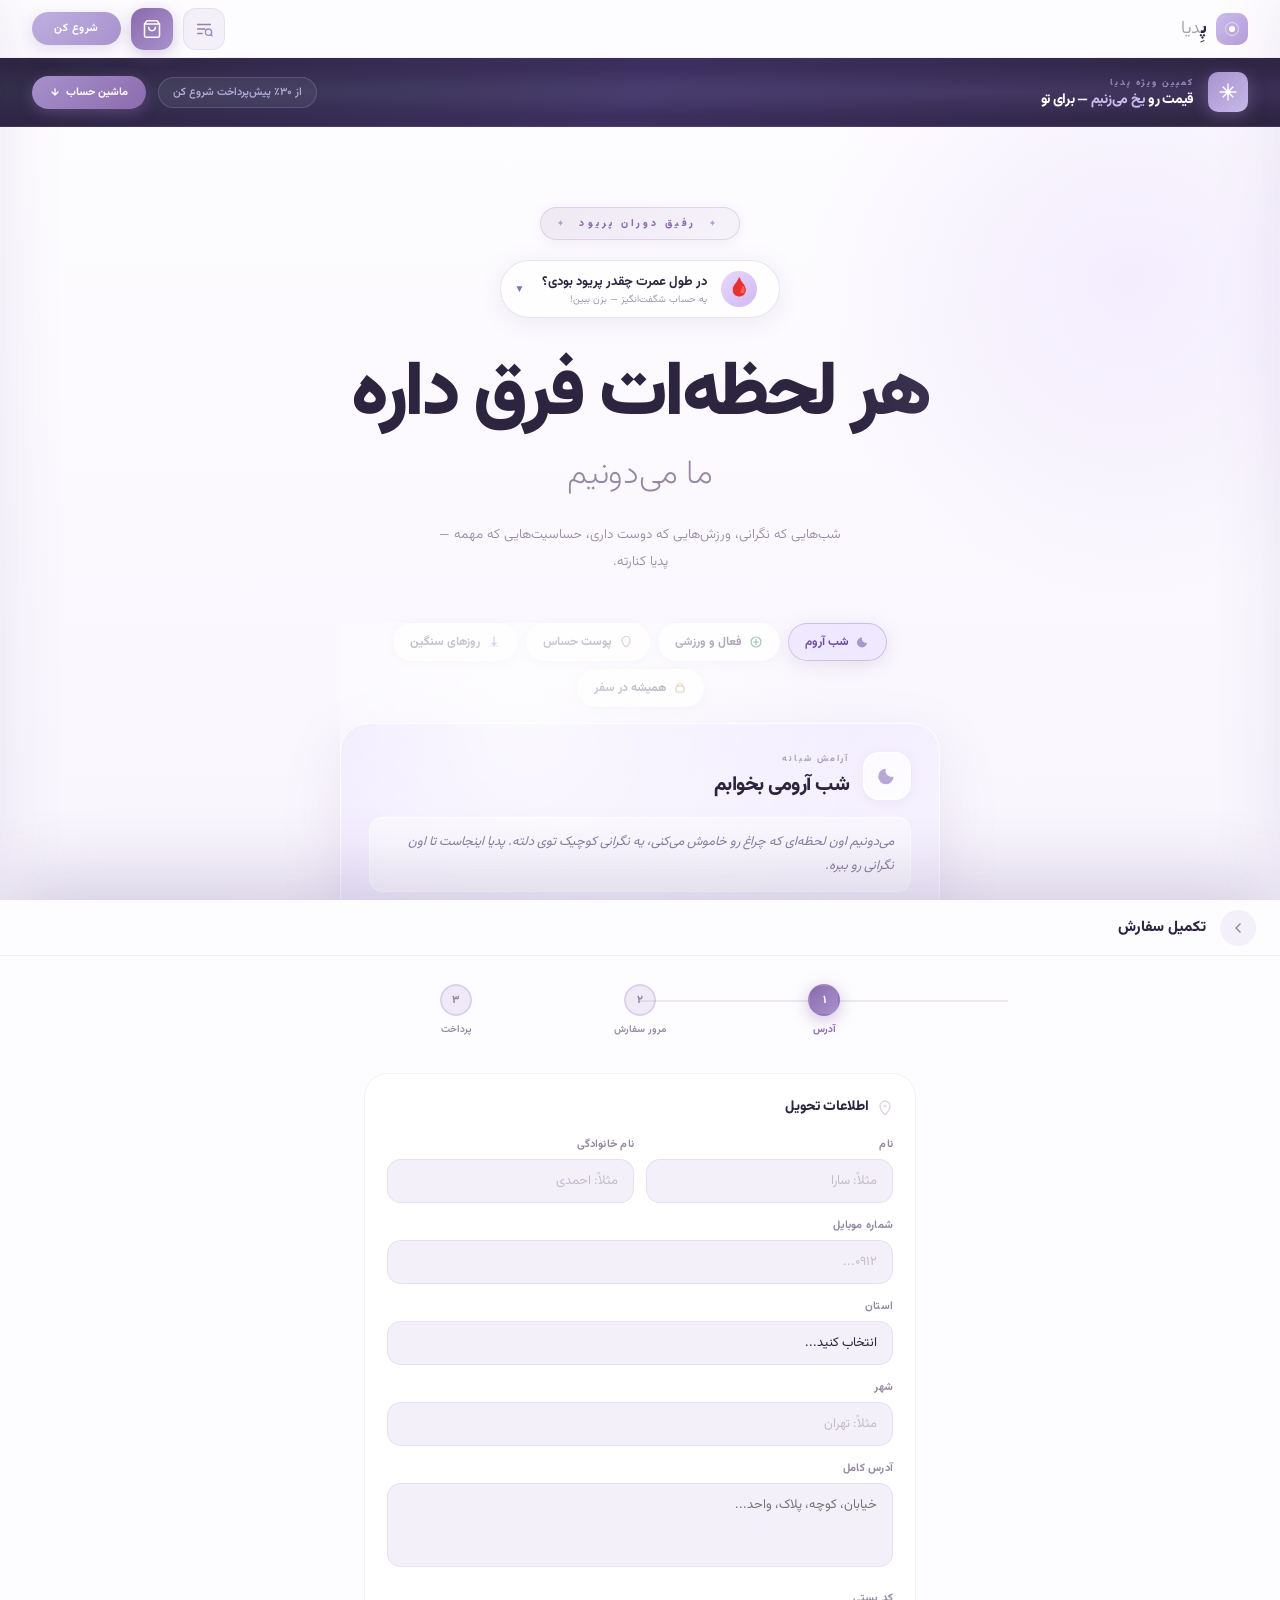
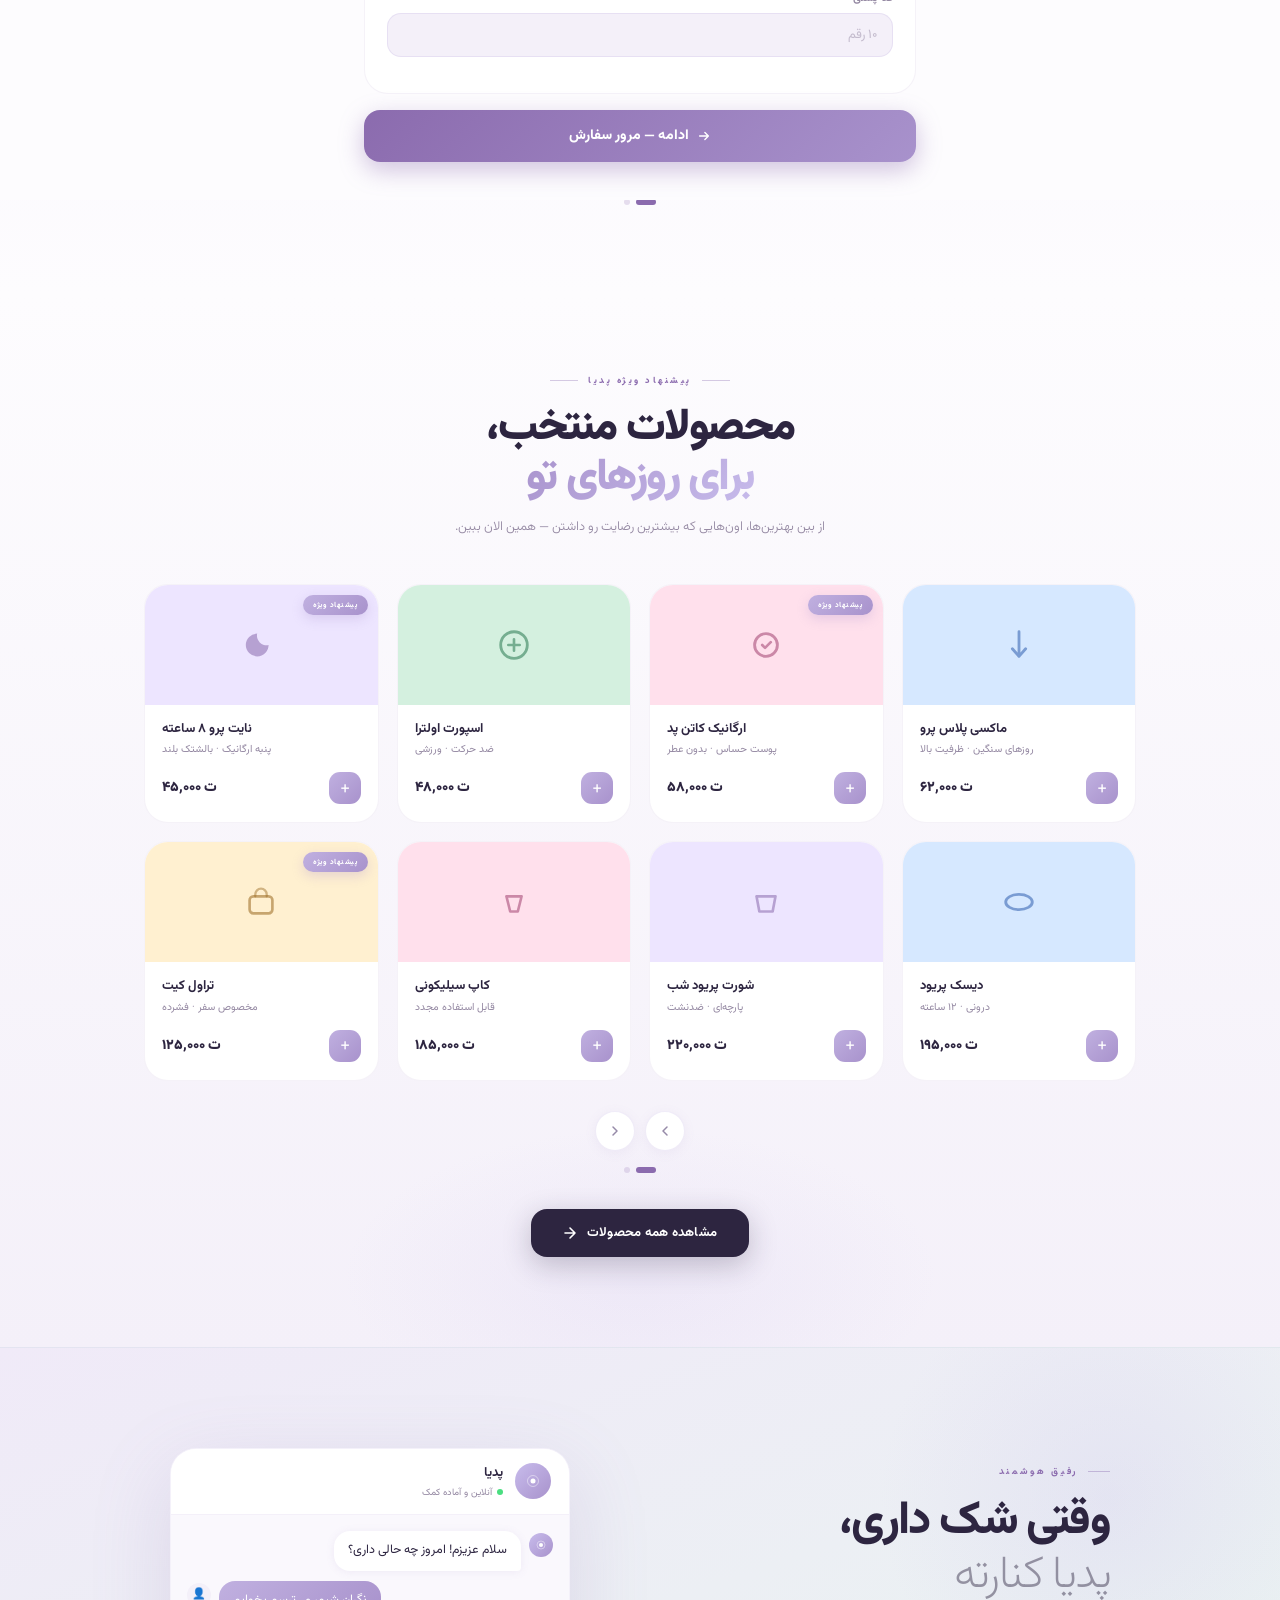
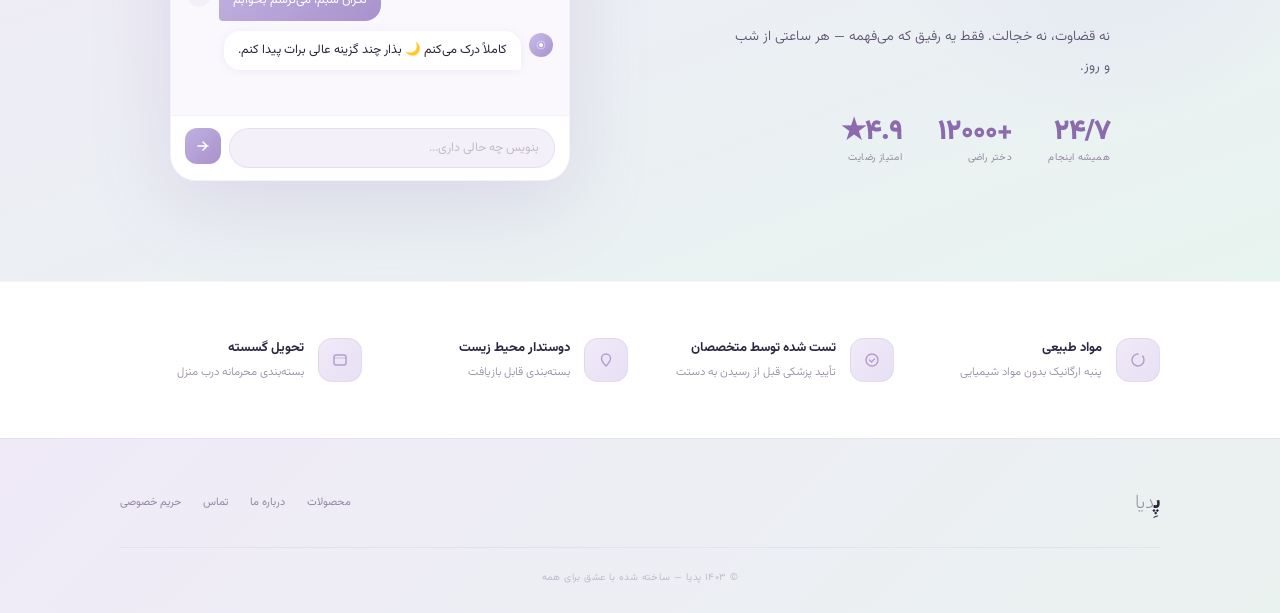
==== commit 0b75d3f4: "Rename Pedia1_v2-1.html to index.html" ====
--- a/index.html
+++ b/index.html
@@ -1082,18 +1082,18 @@
 .ps-sub{font-size:13px;font-weight:300;color:var(--slate);line-height:1.9;max-width:380px;margin:0 auto;}
 .ps-wrap{max-width:1040px;margin:0 auto;padding:0 24px;position:relative;z-index:1;}
 .ps-track-outer{overflow:hidden;}
-.ps-track{display:flex;transition:transform .5s cubic-bezier(.77,0,.18,1);direction:rtl;}
-.ps-page{flex:0 0 100%;display:grid;grid-template-columns:repeat(4,1fr);grid-template-rows:repeat(2,1fr);gap:18px;}
+.ps-track{display:flex;transition:transform .5s cubic-bezier(.77,0,.18,1);direction:ltr;align-items:stretch;}
+.ps-page{flex:0 0 100%;display:grid;grid-template-columns:repeat(4,1fr);gap:18px;align-items:start;}
 @media(max-width:860px){.ps-page{grid-template-columns:repeat(2,1fr);}}
-.psc{background:white;border:1.5px solid rgba(140,110,180,.09);border-radius:24px;overflow:hidden;transition:transform .25s,box-shadow .25s;cursor:pointer;}
+.psc{background:white;border:1.5px solid rgba(140,110,180,.09);border-radius:24px;overflow:hidden;transition:transform .25s,box-shadow .25s;cursor:pointer;display:flex;flex-direction:column;}
 .psc:hover{transform:translateY(-5px);box-shadow:0 14px 40px rgba(140,110,180,.15);}
-.psc-vis{height:120px;display:flex;align-items:center;justify-content:center;position:relative;}
+.psc-vis{height:120px;flex-shrink:0;display:flex;align-items:center;justify-content:center;position:relative;}
 .psc-vis svg{width:38px;height:38px;}
 .psc-best{position:absolute;top:10px;right:10px;background:linear-gradient(135deg,#C0B0E0,#A892CC);color:white;font-size:7.5px;font-weight:800;letter-spacing:.07em;padding:4px 10px;border-radius:100px;box-shadow:0 4px 12px rgba(168,146,204,.3);}
-.psc-body{padding:16px 17px 18px;}
+.psc-body{padding:16px 17px 18px;flex:1;display:flex;flex-direction:column;}
 .psc-name{font-size:13px;font-weight:700;color:var(--ink);margin-bottom:3px;line-height:1.35;}
-.psc-brand{font-size:10.5px;color:var(--slate);margin-bottom:14px;}
-.psc-foot{display:flex;align-items:center;justify-content:space-between;}
+.psc-brand{font-size:10.5px;color:var(--slate);margin-bottom:auto;padding-bottom:14px;}
+.psc-foot{display:flex;align-items:center;justify-content:space-between;margin-top:auto;}
 .psc-price{font-size:14px;font-weight:900;color:var(--ink);}
 .psc-add{width:32px;height:32px;background:linear-gradient(135deg,#C0B0E0,#A892CC);border:none;border-radius:11px;color:white;font-size:19px;display:flex;align-items:center;justify-content:center;cursor:pointer;font-family:var(--f);transition:all .18s;}
 .psc-add:hover{opacity:.72;transform:scale(1.1);}
@@ -1104,6 +1104,142 @@
 .ps-dots{display:flex;gap:6px;justify-content:center;margin-top:16px;}
 .psdot{width:6px;height:6px;border-radius:3px;background:rgba(139,107,174,.2);transition:all .3s;cursor:pointer;}
 .psdot.active{width:20px;background:var(--accent);}
+
+/* See all products button */
+.ps-see-all-wrap{text-align:center;margin-top:36px;position:relative;z-index:1;}
+.ps-see-all-btn{
+  display:inline-flex;align-items:center;gap:10px;
+  background:#2D2540;
+  color:white;
+  border:none;border-radius:16px;
+  padding:14px 32px;
+  font-size:13px;font-weight:700;font-family:var(--f);
+  cursor:pointer;
+  transition:background .2s,transform .2s;
+  box-shadow:0 8px 28px rgba(45,37,64,.25);
+  letter-spacing:.02em;
+}
+.ps-see-all-btn:hover{background:#3D3060;transform:translateY(-2px);}
+.ps-see-all-btn svg{width:14px;height:14px;}
+
+/* ══ ALL PRODUCTS PAGE ══ */
+.all-products-page{
+  position:fixed;inset:0;z-index:980;
+  background:#FDFCFE;
+  transform:translateX(100%);
+  transition:transform .5s cubic-bezier(.77,0,.18,1);
+  display:flex;flex-direction:column;
+  overflow:hidden;
+}
+.all-products-page.open{transform:translateX(0);}
+
+.ap-nav{
+  position:sticky;top:0;z-index:10;
+  background:rgba(253,252,254,.96);
+  backdrop-filter:blur(20px);
+  border-bottom:1px solid rgba(180,160,210,.15);
+  padding:0 20px;
+  height:56px;
+  display:flex;align-items:center;gap:12px;
+  flex-shrink:0;
+}
+.ap-back{
+  width:36px;height:36px;
+  background:var(--mist);border:none;
+  border-radius:50%;display:flex;align-items:center;justify-content:center;
+  cursor:pointer;transition:background .2s;flex-shrink:0;
+}
+.ap-back:hover{background:var(--lavender);}
+.ap-back svg{width:14px;height:14px;}
+.ap-nav-title{font-size:15px;font-weight:800;color:var(--ink);flex:1;}
+.ap-count{font-size:11px;color:var(--slate);font-weight:400;}
+
+/* Filter bar */
+.ap-filters{
+  padding:14px 20px 12px;
+  display:flex;gap:8px;
+  overflow-x:auto;
+  flex-shrink:0;
+  border-bottom:1px solid rgba(140,110,180,.08);
+  -webkit-overflow-scrolling:touch;
+  scrollbar-width:none;
+}
+.ap-filters::-webkit-scrollbar{display:none;}
+.ap-filter-chip{
+  display:flex;align-items:center;gap:6px;
+  white-space:nowrap;
+  padding:7px 14px;
+  border-radius:100px;
+  border:1.5px solid rgba(180,160,220,.22);
+  background:white;
+  font-size:11px;font-weight:600;font-family:var(--f);
+  color:var(--soft);
+  cursor:pointer;
+  transition:all .2s;
+  flex-shrink:0;
+}
+.ap-filter-chip:hover{border-color:rgba(139,107,174,.35);color:var(--accent);}
+.ap-filter-chip.active{background:#2D2540;border-color:#2D2540;color:white;}
+.ap-filter-chip svg{width:12px;height:12px;}
+
+/* Sort bar */
+.ap-sort-bar{
+  padding:10px 20px;
+  display:flex;align-items:center;justify-content:space-between;
+  flex-shrink:0;
+  border-bottom:1px solid rgba(140,110,180,.06);
+}
+.ap-sort-label{font-size:10px;color:var(--slate);font-weight:400;}
+.ap-sort-select{
+  background:var(--mist);border:1.5px solid rgba(180,160,220,.2);
+  border-radius:10px;padding:5px 10px;
+  font-size:11px;font-weight:600;font-family:var(--f);
+  color:var(--ink);outline:none;cursor:pointer;
+  appearance:none;
+  direction:rtl;
+}
+
+/* Products grid */
+.ap-body{flex:1;overflow-y:auto;padding:16px 20px 80px;}
+.ap-grid{
+  display:grid;
+  grid-template-columns:repeat(2,1fr);
+  gap:14px;
+}
+@media(min-width:600px){.ap-grid{grid-template-columns:repeat(3,1fr);}}
+@media(min-width:900px){.ap-grid{grid-template-columns:repeat(4,1fr);}}
+
+.ap-card{
+  background:white;
+  border:1.5px solid rgba(140,110,180,.09);
+  border-radius:20px;
+  overflow:hidden;
+  display:flex;flex-direction:column;
+  transition:transform .22s,box-shadow .22s;
+  animation:apCardIn .3s ease both;
+}
+@keyframes apCardIn{from{opacity:0;transform:translateY(8px);}to{opacity:1;transform:translateY(0);}}
+.ap-card:hover{transform:translateY(-4px);box-shadow:0 12px 32px rgba(140,110,180,.14);}
+.ap-card-vis{height:110px;flex-shrink:0;display:flex;align-items:center;justify-content:center;position:relative;}
+.ap-card-vis svg{width:34px;height:34px;}
+.ap-card-badge{position:absolute;top:8px;right:8px;background:#2D2540;color:white;font-size:7px;font-weight:800;letter-spacing:.05em;padding:3px 9px;border-radius:100px;}
+.ap-card-body{padding:14px 15px 16px;flex:1;display:flex;flex-direction:column;}
+.ap-card-tag{font-size:8.5px;font-weight:700;color:var(--accent);letter-spacing:.12em;text-transform:uppercase;margin-bottom:4px;}
+.ap-card-name{font-size:12.5px;font-weight:700;color:var(--ink);line-height:1.35;margin-bottom:3px;}
+.ap-card-brand{font-size:10px;color:var(--slate);margin-bottom:auto;padding-bottom:12px;}
+.ap-card-foot{display:flex;align-items:center;justify-content:space-between;margin-top:auto;}
+.ap-card-price{font-size:13px;font-weight:900;color:var(--ink);}
+.ap-card-add{width:30px;height:30px;background:#2D2540;border:none;border-radius:10px;color:white;font-size:18px;display:flex;align-items:center;justify-content:center;cursor:pointer;font-family:var(--f);transition:all .18s;}
+.ap-card-add:hover{opacity:.75;transform:scale(1.08);}
+
+/* Empty state */
+.ap-empty{
+  text-align:center;padding:60px 20px;
+  display:flex;flex-direction:column;align-items:center;gap:12px;
+}
+.ap-empty svg{width:48px;height:48px;opacity:.25;}
+.ap-empty-title{font-size:15px;font-weight:700;color:var(--ink);}
+.ap-empty-sub{font-size:12px;color:var(--slate);font-weight:300;}
 
 /* BRAND DRAWER */
 .brand-drawer-overlay { position:fixed;inset:0;z-index:820;background:rgba(80,60,120,.2);backdrop-filter:blur(10px);opacity:0;pointer-events:none;transition:opacity .4s; }
@@ -1663,8 +1799,78 @@
       <button class="ps-nav-btn" onclick="slidePs(1)"><svg viewBox="0 0 14 14" fill="none"><path d="M5 3l4 4-4 4" stroke="rgba(80,60,110,.6)" stroke-width="1.5" stroke-linecap="round" stroke-linejoin="round"/></svg></button>
     </div>
     <div class="ps-dots" id="psDots"></div>
+    <div class="ps-see-all-wrap">
+      <button class="ps-see-all-btn" onclick="openAllProducts()">
+        مشاهده همه محصولات
+        <svg viewBox="0 0 14 14" fill="none"><path d="M12 7H2M7 2l5 5-5 5" stroke="white" stroke-width="1.6" stroke-linecap="round" stroke-linejoin="round"/></svg>
+      </button>
+    </div>
   </div>
 </section>
+
+<!-- ══ ALL PRODUCTS PAGE ══ -->
+<div class="all-products-page" id="allProductsPage">
+  <div class="ap-nav">
+    <button class="ap-back" onclick="closeAllProducts()">
+      <svg viewBox="0 0 14 14" fill="none"><path d="M9 2L5 7l4 5" stroke="rgba(80,60,110,.7)" stroke-width="1.6" stroke-linecap="round" stroke-linejoin="round"/></svg>
+    </button>
+    <div class="ap-nav-title">همه محصولات</div>
+    <div class="ap-count" id="apCount"></div>
+  </div>
+
+  <div class="ap-filters" id="apFilters">
+    <button class="ap-filter-chip active" data-filter="all" onclick="apFilter(this,'all')">
+      <svg viewBox="0 0 12 12" fill="none"><rect x="1" y="1" width="4" height="4" rx="1" fill="currentColor" opacity=".7"/><rect x="7" y="1" width="4" height="4" rx="1" fill="currentColor" opacity=".7"/><rect x="1" y="7" width="4" height="4" rx="1" fill="currentColor" opacity=".7"/><rect x="7" y="7" width="4" height="4" rx="1" fill="currentColor" opacity=".7"/></svg>
+      همه
+    </button>
+    <button class="ap-filter-chip" data-filter="شبانه" onclick="apFilter(this,'شبانه')">
+      <svg viewBox="0 0 12 12" fill="none"><path d="M9 6a4 4 0 1 1-4-4 3 3 0 0 0 4 4z" fill="currentColor" opacity=".6"/></svg>
+      شبانه
+    </button>
+    <button class="ap-filter-chip" data-filter="ورزشی" onclick="apFilter(this,'ورزشی')">
+      <svg viewBox="0 0 12 12" fill="none"><circle cx="6" cy="6" r="4.5" stroke="currentColor" stroke-width="1.2"/><path d="M4 6h4M6 4v4" stroke="currentColor" stroke-width="1.1" stroke-linecap="round"/></svg>
+      ورزشی
+    </button>
+    <button class="ap-filter-chip" data-filter="ارگانیک" onclick="apFilter(this,'ارگانیک')">
+      <svg viewBox="0 0 12 12" fill="none"><path d="M6 2s-3 2-3 5c0 1.7 1.3 3 3 3s3-1.3 3-3c0-3-3-5-3-5z" stroke="currentColor" stroke-width="1.1" stroke-linejoin="round"/></svg>
+      ارگانیک
+    </button>
+    <button class="ap-filter-chip" data-filter="پوست حساس" onclick="apFilter(this,'پوست حساس')">
+      <svg viewBox="0 0 12 12" fill="none"><path d="M6 10S2 7.5 2 4.5a4 4 0 0 1 8 0C10 7.5 6 10 6 10z" stroke="currentColor" stroke-width="1.1" stroke-linejoin="round"/></svg>
+      پوست حساس
+    </button>
+    <button class="ap-filter-chip" data-filter="روزانه" onclick="apFilter(this,'روزانه')">
+      <svg viewBox="0 0 12 12" fill="none"><circle cx="6" cy="6" r="2.5" fill="currentColor" opacity=".5"/><path d="M6 1v1.5M6 9.5V11M1 6h1.5M9.5 6H11" stroke="currentColor" stroke-width="1.1" stroke-linecap="round"/></svg>
+      روزانه
+    </button>
+    <button class="ap-filter-chip" data-filter="پارچه‌ای" onclick="apFilter(this,'پارچه‌ای')">
+      <svg viewBox="0 0 12 12" fill="none"><rect x="2" y="4" width="8" height="5" rx="2.5" stroke="currentColor" stroke-width="1.1"/></svg>
+      پارچه‌ای / شورت
+    </button>
+    <button class="ap-filter-chip" data-filter="درونی" onclick="apFilter(this,'درونی')">
+      <svg viewBox="0 0 12 12" fill="none"><ellipse cx="6" cy="6" rx="4.5" ry="2.5" stroke="currentColor" stroke-width="1.1"/></svg>
+      کاپ / دیسک
+    </button>
+    <button class="ap-filter-chip" data-filter="پیشنهاد" onclick="apFilter(this,'پیشنهاد')">
+      <svg viewBox="0 0 12 12" fill="none"><path d="M6 1l1.3 3.9H11L8 7.1l1.1 3.4L6 8.5l-3.1 2 1.1-3.4L1 3.9h3.7z" fill="currentColor" opacity=".7"/></svg>
+      پیشنهاد ویژه
+    </button>
+  </div>
+
+  <div class="ap-sort-bar">
+    <span class="ap-sort-label" id="apSortCountLabel">نمایش همه</span>
+    <select class="ap-sort-select" onchange="apSort(this.value)">
+      <option value="default">مرتب‌سازی پیش‌فرض</option>
+      <option value="price-asc">ارزان‌ترین</option>
+      <option value="price-desc">گران‌ترین</option>
+      <option value="best">پیشنهاد ویژه اول</option>
+    </select>
+  </div>
+
+  <div class="ap-body">
+    <div class="ap-grid" id="apGrid"></div>
+  </div>
+</div>
 
 <!-- BRAND DRAWER -->
 <div class="brand-drawer-overlay" id="bdOverlay" onclick="closeBrandDrawer()"></div>
@@ -2252,7 +2458,7 @@
 let sy = 0;
 ep.addEventListener('touchstart', e => { sy = e.touches[0].clientY; });
 ep.addEventListener('touchend', e => { if (e.changedTouches[0].clientY - sy > 90) closePanel(); });
-document.addEventListener('keydown', e => { if (e.key === 'Escape') { closePanel(); closeBrandDrawer(); closeTracking(); } });
+document.addEventListener('keydown', e => { if (e.key === 'Escape') { closePanel(); closeBrandDrawer(); closeTracking(); closeAllProducts(); } });
 
 /* ─── FREEZE ─── */
 let freezeOpen = false, selectedMonths = 6;
@@ -2619,12 +2825,14 @@
 let psOffset = 0;
 function buildPsSlider() {
   const track = document.getElementById('psTrack'), dots = document.getElementById('psDots');
+  // Calculate pages: show 8 per page (2 rows × 4 cols), on mobile 2 col so still 8
   const pages = Math.ceil(psProducts.length / PS_PER_PAGE);
   track.innerHTML = '';
   for (let i = 0; i < pages; i++) {
     const items = psProducts.slice(i * PS_PER_PAGE, (i+1) * PS_PER_PAGE);
     const page = document.createElement('div');
     page.className = 'ps-page';
+    // Use explicit min-height so all cards in a page are equal
     page.innerHTML = items.map(p => `
       <div class="psc">
         <div class="psc-vis" style="background:${p.c1}">
@@ -2645,9 +2853,127 @@
   dots.innerHTML = Array.from({length:pages},(_,i) =>
     `<div class="psdot${i===0?' active':''}" onclick="goPsPage(${i})"></div>`).join('');
 }
-function slidePs(dir) { const pages = document.querySelectorAll('.ps-page').length; psOffset = Math.max(0, Math.min(psOffset + dir, pages-1)); applyPs(); }
+function slidePs(dir) {
+  const pages = document.querySelectorAll('.ps-page').length;
+  psOffset = Math.max(0, Math.min(psOffset + dir, pages-1));
+  applyPs();
+}
 function goPsPage(i) { psOffset = i; applyPs(); }
-function applyPs() { document.getElementById('psTrack').style.transform = `translateX(${psOffset*100}%)`; document.querySelectorAll('.psdot').forEach((d,i) => d.classList.toggle('active', i===psOffset)); }
+function applyPs() {
+  document.getElementById('psTrack').style.transform = `translateX(${psOffset * -100}%)`;
+  document.querySelectorAll('.psdot').forEach((d,i) => d.classList.toggle('active', i===psOffset));
+}
+
+/* ─── ALL PRODUCTS PAGE ─── */
+// Collect all products: psProducts + brand products (flat list with tags)
+function buildAllProductsList() {
+  const list = [];
+  // From psProducts
+  psProducts.forEach(p => {
+    const tags = [p.b];
+    if (p.best) tags.push('پیشنهاد');
+    list.push({ id: p.id, name: p.n, brand: p.b, price: p.p, color: p.c1, svg: p.svg, best: !!p.best, tags });
+  });
+  // From brands
+  brands.forEach(b => {
+    b.products.forEach(p => {
+      const tags = [p.sub, b.name];
+      if (p.best) tags.push('پیشنهاد');
+      const svgContent = `<rect x='4' y='9' width='16' height='7' rx='3.5' fill='${p.acnt}' opacity='.3'/><rect x='6' y='11' width='12' height='3' rx='1.5' fill='${p.acnt}' opacity='.5'/>`;
+      list.push({ id: p.id, name: p.n, brand: b.name + ' · ' + p.sub, price: p.p, color: p.color, svg: svgContent, best: !!p.best, tags, brandName: b.name });
+    });
+  });
+  // Deduplicate by id
+  const seen = new Set();
+  return list.filter(p => { if (seen.has(p.id)) return false; seen.add(p.id); return true; });
+}
+
+let apCurrentFilter = 'all';
+let apCurrentSort = 'default';
+let allProductsList = [];
+
+function openAllProducts() {
+  if (!allProductsList.length) allProductsList = buildAllProductsList();
+  document.getElementById('allProductsPage').classList.add('open');
+  document.body.style.overflow = 'hidden';
+  renderApGrid();
+}
+function closeAllProducts() {
+  document.getElementById('allProductsPage').classList.remove('open');
+  document.body.style.overflow = '';
+}
+
+function apFilter(el, filter) {
+  document.querySelectorAll('.ap-filter-chip').forEach(c => c.classList.remove('active'));
+  el.classList.add('active');
+  apCurrentFilter = filter;
+  renderApGrid();
+}
+
+function apSort(val) {
+  apCurrentSort = val;
+  renderApGrid();
+}
+
+function priceNum(priceStr) {
+  return parseInt(priceStr.replace(/[^۰-۹0-9,]/g,'').replace(/,/g,'').replace(/[۰-۹]/g, d => '۰۱۲۳۴۵۶۷۸۹'.indexOf(d))) || 0;
+}
+
+function renderApGrid() {
+  let items = [...allProductsList];
+
+  // Filter
+  if (apCurrentFilter !== 'all') {
+    items = items.filter(p => {
+      if (apCurrentFilter === 'پیشنهاد') return p.best;
+      return p.tags.some(t => t && t.includes(apCurrentFilter)) ||
+             (p.brand && p.brand.includes(apCurrentFilter)) ||
+             (p.name && p.name.includes(apCurrentFilter));
+    });
+  }
+
+  // Sort
+  if (apCurrentSort === 'price-asc') {
+    items.sort((a,b) => priceNum(a.price) - priceNum(b.price));
+  } else if (apCurrentSort === 'price-desc') {
+    items.sort((a,b) => priceNum(b.price) - priceNum(a.price));
+  } else if (apCurrentSort === 'best') {
+    items.sort((a,b) => (b.best ? 1 : 0) - (a.best ? 1 : 0));
+  }
+
+  document.getElementById('apCount').textContent = toFa(items.length) + ' محصول';
+  document.getElementById('apSortCountLabel').textContent = `نمایش ${toFa(items.length)} محصول`;
+
+  const grid = document.getElementById('apGrid');
+  if (!items.length) {
+    grid.innerHTML = `
+      <div class="ap-empty" style="grid-column:1/-1">
+        <svg viewBox="0 0 48 48" fill="none"><rect x="8" y="12" width="32" height="28" rx="4" stroke="rgba(80,60,110,.4)" stroke-width="2"/><path d="M16 12V10a8 8 0 0 1 16 0v2" stroke="rgba(80,60,110,.35)" stroke-width="2" stroke-linecap="round"/></svg>
+        <div class="ap-empty-title">محصولی پیدا نشد</div>
+        <div class="ap-empty-sub">فیلتر دیگه‌ای رو امتحان کن</div>
+      </div>`;
+    return;
+  }
+
+  grid.innerHTML = items.map((p, idx) => `
+    <div class="ap-card" style="animation-delay:${Math.min(idx,12)*0.03}s">
+      <div class="ap-card-vis" style="background:${p.color}">
+        <svg viewBox="0 0 20 20" fill="none">${p.svg}</svg>
+        ${p.best ? '<div class="ap-card-badge">پیشنهاد</div>' : ''}
+      </div>
+      <div class="ap-card-body">
+        <div class="ap-card-tag">${p.tags[0] || ''}</div>
+        <div class="ap-card-name">${p.name}</div>
+        <div class="ap-card-brand">${p.brand}</div>
+        <div class="ap-card-foot">
+          <div class="ap-card-price">${p.price} ت</div>
+          <button class="ap-card-add" onclick="addByKey('${p.id}')">+</button>
+        </div>
+      </div>
+    </div>`).join('');
+}
+
+// Keyboard: Escape to close all products page handled by global listener above
 
 /* ─── BRAND DRAWER ─── */
 function openBrandDrawer(idx) {
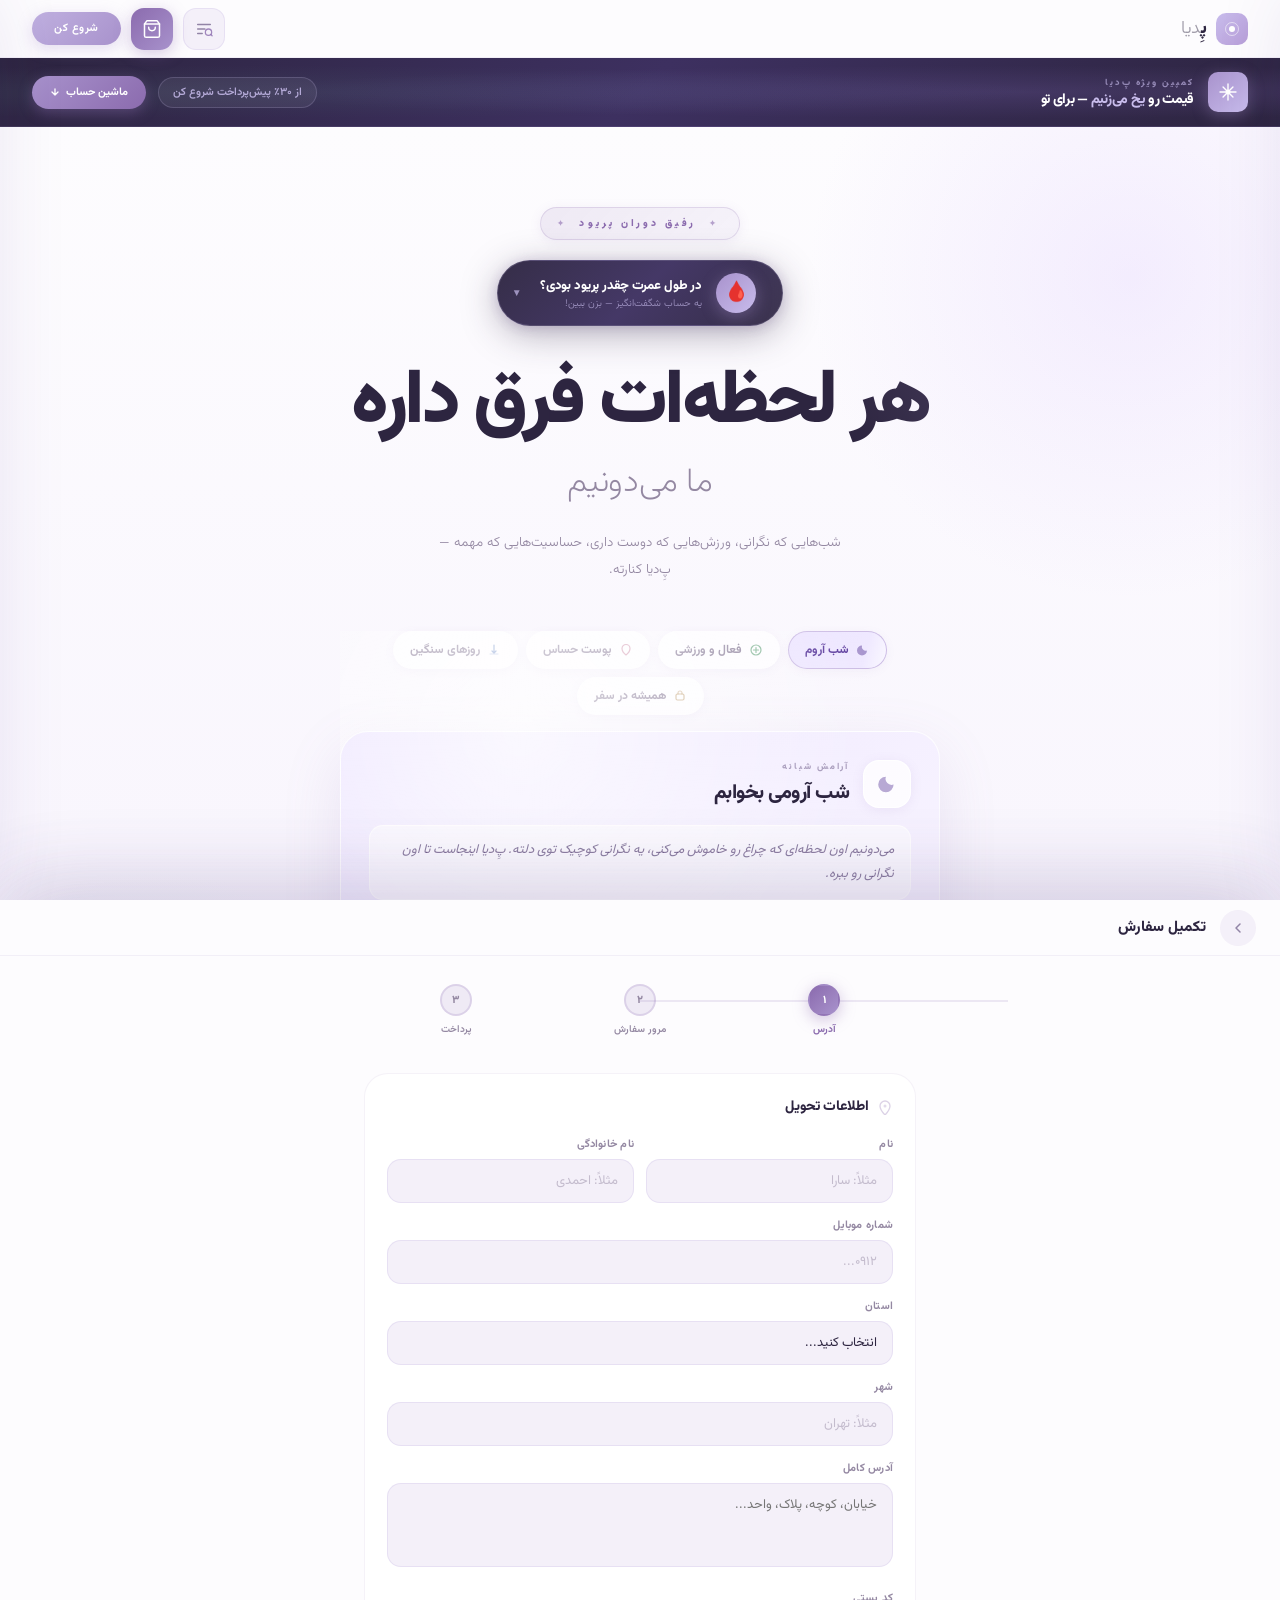
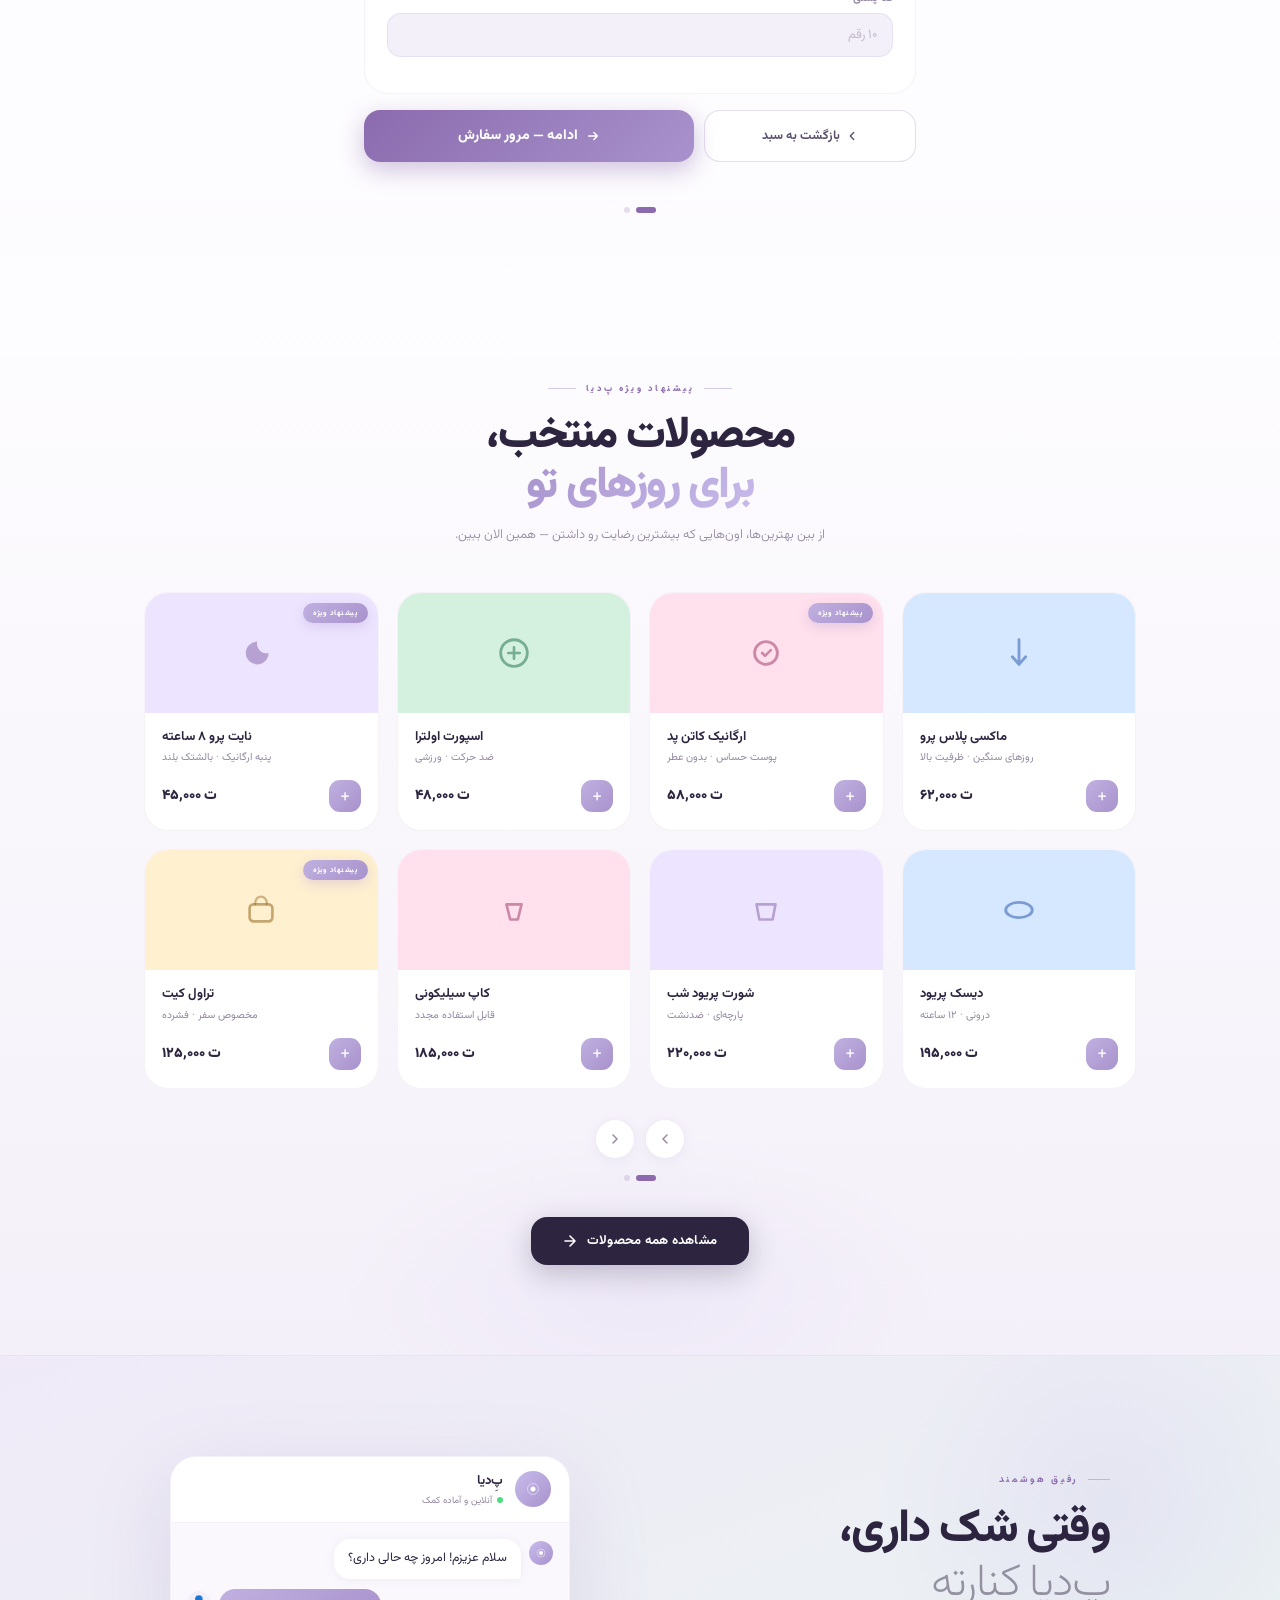
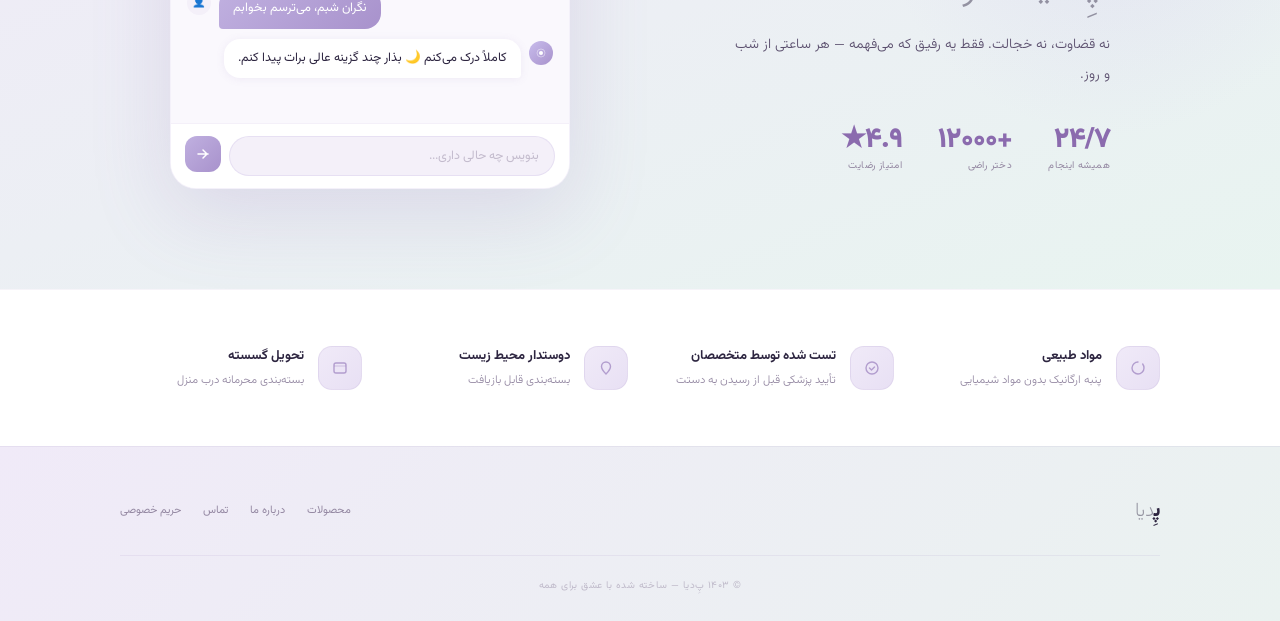
==== commit bee899c2: "Rename Pedia1_v3-1.html to index.html" ====
--- a/index.html
+++ b/index.html
@@ -3,7 +3,7 @@
 <head>
 <meta charset="UTF-8">
 <meta name="viewport" content="width=device-width, initial-scale=1.0">
-<title>پِدیا — رفیق دوران</title>
+<title>پِ‌دیا — رفیق دوران</title>
 <link rel="preconnect" href="https://fonts.googleapis.com">
 <link href="https://fonts.googleapis.com/css2?family=Vazirmatn:wght@200;300;400;500;600;700;800;900&display=swap" rel="stylesheet">
 <style>
@@ -584,6 +584,82 @@
 }
 .co-btn:hover { opacity:.88; transform:translateY(-2px); }
 .co-btn svg { width:14px; height:14px; }
+.co-btn:disabled { opacity:.6; cursor:default; transform:none; }
+
+/* Back / Continue row */
+.co-btn-row { display:flex; gap:10px; }
+.co-btn-row .co-btn { flex:1.6; }
+.co-btn-back {
+  flex:1;
+  background:white;
+  border:1.5px solid rgba(139,107,174,.22);
+  border-radius:16px;
+  padding:15px 14px;
+  font-size:12.5px; font-weight:700; font-family:var(--f);
+  color:var(--soft); cursor:pointer;
+  display:flex; align-items:center; justify-content:center; gap:6px;
+  transition:background .2s, transform .2s, border-color .2s;
+}
+.co-btn-back:hover { background:var(--mist); border-color:var(--accent); color:var(--accent); transform:translateY(-1px); }
+.co-btn-back svg { width:12px; height:12px; flex-shrink:0; }
+
+/* Payment error box */
+.pay-error-box {
+  display:none;
+  align-items:flex-start; gap:12px;
+  background:rgba(220,60,60,.06);
+  border:1.5px solid rgba(220,60,60,.18);
+  border-radius:18px; padding:16px;
+  margin-bottom:16px;
+}
+.pay-error-box.show { display:flex; animation:fadeSlide .35s ease; }
+.pay-error-icon {
+  width:36px; height:36px; flex-shrink:0; border-radius:50%;
+  background:rgba(220,60,60,.1);
+  display:flex; align-items:center; justify-content:center;
+}
+.pay-error-icon svg { width:16px; height:16px; }
+.pay-error-title { font-size:13px; font-weight:800; color:#c0392b; margin-bottom:4px; }
+.pay-error-sub { font-size:11.5px; font-weight:300; color:var(--slate); line-height:1.8; }
+
+/* Card-to-card box */
+.ctc-box {
+  display:none;
+  flex-direction:column; gap:14px;
+  background:linear-gradient(135deg,#F0EAF8,#EDE7F6);
+  border:1.5px solid rgba(139,107,174,.2);
+  border-radius:20px; padding:18px;
+  margin-bottom:16px;
+}
+.ctc-box.show { display:flex; animation:fadeSlide .4s ease; }
+.ctc-header { font-size:13px; font-weight:800; color:var(--ink); display:flex; align-items:center; gap:8px; }
+.ctc-header svg { width:16px; height:16px; opacity:.6; flex-shrink:0; }
+.ctc-row { display:flex; flex-direction:column; gap:6px; }
+.ctc-label { font-size:11px; font-weight:700; color:var(--slate); }
+.ctc-value-row { display:flex; align-items:center; gap:8px; }
+.ctc-value {
+  flex:1;
+  background:white; border:1.5px solid rgba(139,107,174,.15);
+  border-radius:12px; padding:11px 14px;
+  font-size:14px; font-weight:800; color:var(--ink);
+  letter-spacing:.04em;
+}
+.ctc-value.ltr { direction:ltr; text-align:left; }
+.ctc-copy {
+  flex-shrink:0;
+  background:white; border:1.5px solid rgba(139,107,174,.2);
+  border-radius:12px; padding:0 14px; height:42px;
+  font-size:11px; font-weight:700; font-family:var(--f);
+  color:var(--accent); cursor:pointer;
+  display:flex; align-items:center; gap:6px;
+  transition:background .2s, transform .2s;
+}
+.ctc-copy:hover { background:white; box-shadow:0 4px 14px rgba(139,107,174,.18); transform:translateY(-1px); }
+.ctc-copy svg { width:13px; height:13px; }
+.ctc-note {
+  font-size:11.5px; font-weight:400; color:var(--accent); line-height:1.95;
+  background:rgba(255,255,255,.55); border-radius:12px; padding:12px 14px;
+}
 
 /* Success screen */
 .co-success {
@@ -657,14 +733,7 @@
 /* ── MOOD SELECTOR ── */
 .mood-wrap { width:100%; max-width:600px; position:relative; z-index:1; display:flex; flex-direction:column; gap:0; }
 .mood-tabs { display:flex; gap:8px; margin-bottom:16px; flex-wrap:wrap; justify-content:center; }
-.mood-tab { display:flex; align-items:center; gap:7px; padding:9px 16px; border-radius:100px; border:1.5px solid transparent; background:rgba(255,255,255,.7); cursor:pointer; font-family:var(--f); font-size:12px; font-weight:700; color:var(--slate); transition:all .25s; backdrop-filter:blur(8px); box-shadow:0 2px 10px rgba(140,110,180,.07); white-space:nowrap; user-select:none; }
-.mood-tab svg { width:14px; height:14px; flex-shrink:0; }
-.mood-tab:hover { color:var(--ink); background:rgba(255,255,255,.9); box-shadow:0 4px 16px rgba(140,110,180,.13); }
-.mood-tab.active[data-mood="night"]     { background:linear-gradient(135deg,#EDE5FF,#F0EAFF); border-color:rgba(140,110,180,.35); color:#6040A0; box-shadow:0 4px 18px rgba(140,110,180,.18); }
-.mood-tab.active[data-mood="sport"]     { background:linear-gradient(135deg,#D4F0DF,#E2F7EB); border-color:rgba(60,140,90,.3); color:#287850; box-shadow:0 4px 18px rgba(60,140,90,.15); }
-.mood-tab.active[data-mood="sensitive"] { background:linear-gradient(135deg,#FFE0EC,#FFEEF6); border-color:rgba(180,80,120,.3); color:#A04070; box-shadow:0 4px 18px rgba(180,80,120,.15); }
-.mood-tab.active[data-mood="heavy"]     { background:linear-gradient(135deg,#D6E8FF,#E2EFFF); border-color:rgba(80,120,200,.3); color:#3060B0; box-shadow:0 4px 18px rgba(80,120,200,.15); }
-.mood-tab.active[data-mood="travel"]    { background:linear-gradient(135deg,#FFF0D0,#FFF7E0); border-color:rgba(160,110,40,.3); color:#9A6820; box-shadow:0 4px 18px rgba(160,110,40,.15); }
+/* mood-tab styles moved above with animations */
 .mood-panel { border-radius:28px; overflow:hidden; border:1.5px solid rgba(255,255,255,.85); box-shadow:0 20px 60px rgba(140,110,180,.14); }
 .mood-panel[data-mood="night"]     { background:linear-gradient(145deg,#EDE5FF 0%,#F5F0FF 50%,#FAF7FF 100%); }
 .mood-panel[data-mood="sport"]     { background:linear-gradient(145deg,#D4F0DF 0%,#E8F8EE 50%,#F4FCF7 100%); }
@@ -688,6 +757,83 @@
 .mp-cta { display:flex; align-items:center; justify-content:center; gap:8px; background:linear-gradient(135deg,#C0B0E0,#A892CC); color:white; font-family:var(--f); font-size:12px; font-weight:700; letter-spacing:.04em; padding:13px 22px; border:none; border-radius:14px; cursor:pointer; transition:opacity .2s,transform .2s; box-shadow:0 6px 20px rgba(168,146,204,.28); }
 .mp-cta:hover { opacity:.85; transform:translateY(-1px); }
 .mp-cta svg { width:12px; height:12px; }
+
+/* ── ANIMATED MOOD TABS ── */
+@keyframes tabGlow {
+  0%,100% { box-shadow: 0 4px 18px rgba(140,110,180,.18), 0 0 0 0 rgba(139,107,174,.0); }
+  50%      { box-shadow: 0 4px 24px rgba(140,110,180,.35), 0 0 12px 4px rgba(200,180,255,.25); }
+}
+@keyframes tabShimmer {
+  0%   { background-position: 200% center; }
+  100% { background-position: -200% center; }
+}
+@keyframes tabPulse {
+  0%,100% { transform: scale(1); }
+  50%      { transform: scale(1.04); }
+}
+@keyframes tabSparkle {
+  0%  { opacity:0; transform:scale(0) rotate(0deg); }
+  40% { opacity:1; transform:scale(1.2) rotate(180deg); }
+  100%{ opacity:0; transform:scale(0) rotate(360deg); }
+}
+.mood-tab {
+  display:flex; align-items:center; gap:7px;
+  padding:9px 16px; border-radius:100px;
+  border:1.5px solid transparent;
+  background:rgba(255,255,255,.7);
+  cursor:pointer; font-family:var(--f);
+  font-size:12px; font-weight:700; color:var(--slate);
+  transition:all .25s; backdrop-filter:blur(8px);
+  box-shadow:0 2px 10px rgba(140,110,180,.07);
+  white-space:nowrap; user-select:none;
+  position:relative; overflow:hidden;
+}
+.mood-tab::after {
+  content:'✦';
+  position:absolute; top:-8px; right:-8px;
+  font-size:10px; color:#C8BCEC;
+  opacity:0; pointer-events:none;
+}
+.mood-tab.active::after {
+  animation: tabSparkle 1.8s ease-in-out infinite;
+}
+.mood-tab svg { width:14px; height:14px; flex-shrink:0; }
+.mood-tab:hover { color:var(--ink); background:rgba(255,255,255,.9); box-shadow:0 4px 16px rgba(140,110,180,.13); }
+.mood-tab.active[data-mood="night"]     {
+  background:linear-gradient(135deg,#EDE5FF,#F0EAFF);
+  border-color:rgba(140,110,180,.35); color:#6040A0;
+  animation: tabGlow 2.2s ease-in-out infinite, tabPulse 3s ease-in-out infinite;
+}
+.mood-tab.active[data-mood="sport"]     {
+  background:linear-gradient(135deg,#D4F0DF,#E2F7EB);
+  border-color:rgba(60,140,90,.3); color:#287850;
+  animation: tabGlow 2.2s ease-in-out infinite, tabPulse 3s ease-in-out infinite;
+}
+.mood-tab.active[data-mood="sensitive"] {
+  background:linear-gradient(135deg,#FFE0EC,#FFEEF6);
+  border-color:rgba(180,80,120,.3); color:#A04070;
+  animation: tabGlow 2.2s ease-in-out infinite, tabPulse 3s ease-in-out infinite;
+}
+.mood-tab.active[data-mood="heavy"]     {
+  background:linear-gradient(135deg,#D6E8FF,#E2EFFF);
+  border-color:rgba(80,120,200,.3); color:#3060B0;
+  animation: tabGlow 2.2s ease-in-out infinite, tabPulse 3s ease-in-out infinite;
+}
+.mood-tab.active[data-mood="travel"]    {
+  background:linear-gradient(135deg,#FFF0D0,#FFF7E0);
+  border-color:rgba(160,110,40,.3); color:#9A6820;
+  animation: tabGlow 2.2s ease-in-out infinite, tabPulse 3s ease-in-out infinite;
+}
+/* Light ray emanating from active tabs */
+.mood-tab.active::before {
+  content:'';
+  position:absolute; inset:0;
+  background: linear-gradient(105deg, transparent 40%, rgba(255,255,255,.55) 50%, transparent 60%);
+  background-size: 200% 100%;
+  animation: tabShimmer 2s linear infinite;
+  border-radius:inherit;
+  pointer-events:none;
+}
 
 /* EXPAND OVERLAY + PANEL */
 .expand-overlay { position:fixed; inset:0; z-index:800; background:rgba(100,80,140,.18); backdrop-filter:blur(8px); opacity:0; pointer-events:none; transition:opacity .4s; }
@@ -727,23 +873,45 @@
 /* Trigger pill */
 .plc-trigger{
   display:flex;align-items:center;gap:14px;
-  background:rgba(255,255,255,.75);
+  background:linear-gradient(135deg,rgba(45,37,64,.96) 0%,rgba(61,48,96,.96) 50%,rgba(45,37,64,.96) 100%);
   backdrop-filter:blur(20px);
-  border:1.5px solid rgba(180,140,220,.25);
+  border:1.5px solid rgba(200,188,236,.2);
   border-radius:100px;
-  padding:10px 22px 10px 14px;
+  padding:12px 26px 12px 14px;
   cursor:pointer;
-  transition:all .3s cubic-bezier(.34,1.56,.64,1);
-  box-shadow:0 4px 24px rgba(139,107,174,.12);
+  transition:all .35s cubic-bezier(.34,1.56,.64,1);
+  box-shadow:0 8px 36px rgba(45,37,64,.35), 0 2px 12px rgba(139,107,174,.25);
   width:fit-content;margin:0 auto;
-}
-.plc-trigger:hover{background:rgba(255,255,255,.95);box-shadow:0 8px 36px rgba(139,107,174,.22);transform:translateY(-2px) scale(1.02);}
-.plc-trigger-icon{width:36px;height:36px;background:linear-gradient(135deg,#E8D8FF,#D0B8F0);border-radius:50%;display:flex;align-items:center;justify-content:center;font-size:18px;flex-shrink:0;}
-.plc-trigger-text{font-size:13px;font-weight:700;color:var(--ink);}
-.plc-trigger-sub{font-size:10px;font-weight:300;color:var(--slate);}
-.plc-trigger-chevron{margin-right:4px;color:var(--accent);font-size:10px;transition:transform .35s cubic-bezier(.34,1.56,.64,1);}
+  position:relative;overflow:hidden;
+}
+.plc-trigger::before{
+  content:'';position:absolute;inset:0;
+  background:linear-gradient(105deg,transparent 35%,rgba(200,188,236,.12) 50%,transparent 65%);
+  background-size:250% 100%;
+  animation:plcTriggerShimmer 3s linear infinite;
+  border-radius:inherit;pointer-events:none;
+}
+@keyframes plcTriggerShimmer{0%{background-position:200% center;}100%{background-position:-200% center;}}
+.plc-trigger:hover{
+  background:linear-gradient(135deg,#3D3060 0%,#52408A 50%,#3D3060 100%);
+  box-shadow:0 12px 48px rgba(45,37,64,.45),0 4px 20px rgba(168,146,204,.3);
+  transform:translateY(-3px) scale(1.02);
+}
+.plc-trigger-icon{
+  width:40px;height:40px;
+  background:linear-gradient(135deg,#A892CC,#C8BCEC);
+  border-radius:50%;
+  display:flex;align-items:center;justify-content:center;
+  font-size:20px;flex-shrink:0;
+  box-shadow:0 4px 16px rgba(168,146,204,.4);
+  animation:plcIconPulse 2.5s ease-in-out infinite;
+}
+@keyframes plcIconPulse{0%,100%{box-shadow:0 4px 16px rgba(168,146,204,.4);}50%{box-shadow:0 4px 24px rgba(168,146,204,.7),0 0 0 6px rgba(168,146,204,.1);}}
+.plc-trigger-text{font-size:13px;font-weight:800;color:white;letter-spacing:-.01em;}
+.plc-trigger-sub{font-size:10px;font-weight:300;color:rgba(200,188,236,.7);}
+.plc-trigger-chevron{margin-right:4px;color:rgba(200,188,236,.7);font-size:10px;transition:transform .35s cubic-bezier(.34,1.56,.64,1);}
 .plc.open .plc-trigger-chevron{transform:rotate(180deg);}
-.plc.open .plc-trigger{border-radius:20px 20px 0 0;border-bottom-color:transparent;background:rgba(255,255,255,.96);}
+.plc.open .plc-trigger{border-radius:22px 22px 0 0;border-bottom-color:transparent;}
 
 /* Expandable body */
 .plc-body{max-height:0;overflow:hidden;transition:max-height .65s cubic-bezier(.77,0,.18,1);}
@@ -1510,7 +1678,7 @@
 <!-- ═══ CHECKOUT PAGE ═══ -->
 <div class="checkout-overlay" id="checkoutOverlay">
   <div class="co-nav">
-    <button class="co-back" onclick="closeCheckout()">
+    <button class="co-back" onclick="coNavBack()">
       <svg viewBox="0 0 14 14" fill="none"><path d="M9 11L5 7l4-4" stroke="rgba(80,60,110,.6)" stroke-width="1.5" stroke-linecap="round" stroke-linejoin="round"/></svg>
     </button>
     <div class="co-nav-title" id="coNavTitle">تکمیل سفارش</div>
@@ -1539,7 +1707,10 @@
         <div class="co-field"><label>آدرس کامل</label><textarea rows="3" placeholder="خیابان، کوچه، پلاک، واحد..." id="cf-address" style="resize:none"></textarea></div>
         <div class="co-field"><label>کد پستی</label><input type="text" placeholder="۱۰ رقم" id="cf-postal" dir="ltr"></div>
       </div>
-      <button class="co-btn" onclick="goStep(2)"><svg viewBox="0 0 16 16" fill="none"><path d="M3 8h10M9 4l4 4-4 4" stroke="white" stroke-width="1.6" stroke-linecap="round" stroke-linejoin="round"/></svg>ادامه — مرور سفارش</button>
+      <div class="co-btn-row">
+        <button class="co-btn-back" onclick="coBackToCart()"><svg viewBox="0 0 14 14" fill="none"><path d="M9 11L5 7l4-4" stroke="currentColor" stroke-width="1.6" stroke-linecap="round" stroke-linejoin="round"/></svg>بازگشت به سبد</button>
+        <button class="co-btn" onclick="goStep(2)"><svg viewBox="0 0 16 16" fill="none"><path d="M3 8h10M9 4l4 4-4 4" stroke="white" stroke-width="1.6" stroke-linecap="round" stroke-linejoin="round"/></svg>ادامه — مرور سفارش</button>
+      </div>
     </div>
 
     <!-- Step 2 -->
@@ -1553,7 +1724,10 @@
         <div style="font-size:13px;font-weight:300;color:var(--slate);line-height:1.9;" id="coAddressPreview"></div>
       </div>
       <div class="co-price-summary" id="coPriceSummary"></div>
-      <button class="co-btn" onclick="goStep(3)"><svg viewBox="0 0 16 16" fill="none"><path d="M3 8h10M9 4l4 4-4 4" stroke="white" stroke-width="1.6" stroke-linecap="round" stroke-linejoin="round"/></svg>ادامه — انتخاب پرداخت</button>
+      <div class="co-btn-row">
+        <button class="co-btn-back" onclick="goStep(1)"><svg viewBox="0 0 14 14" fill="none"><path d="M9 11L5 7l4-4" stroke="currentColor" stroke-width="1.6" stroke-linecap="round" stroke-linejoin="round"/></svg>ویرایش آدرس</button>
+        <button class="co-btn" onclick="proceedToPayment()"><svg viewBox="0 0 16 16" fill="none"><path d="M3 8h10M9 4l4 4-4 4" stroke="white" stroke-width="1.6" stroke-linecap="round" stroke-linejoin="round"/></svg>ادامه — انتخاب پرداخت</button>
+      </div>
     </div>
 
     <!-- Step 3 -->
@@ -1566,35 +1740,74 @@
             <div><div class="pay-method-name">پرداخت آنلاین</div><div class="pay-method-sub">درگاه امن بانکی — لحظه‌ای</div></div>
             <div class="pay-radio"></div>
           </div>
-          <div class="pay-method" onclick="selectPay(this)">
-            <div class="pay-method-icon"><svg viewBox="0 0 20 20" fill="none"><rect x="3" y="6" width="14" height="9" rx="2" stroke="rgba(139,107,174,.6)" stroke-width="1.4"/><path d="M7 10h6M10 8v4" stroke="rgba(139,107,174,.5)" stroke-width="1.2" stroke-linecap="round"/></svg></div>
-            <div><div class="pay-method-name">پرداخت در محل</div><div class="pay-method-sub">هنگام تحویل مرسوله</div></div>
-            <div class="pay-radio"></div>
-          </div>
-          <div class="pay-method" onclick="selectPay(this)">
-            <div class="pay-method-icon"><svg viewBox="0 0 20 20" fill="none"><path d="M3 6h14v10H3z" stroke="rgba(139,107,174,.6)" stroke-width="1.4" stroke-linejoin="round"/><circle cx="14" cy="11" r="1.5" fill="rgba(139,107,174,.5)"/></svg></div>
-            <div><div class="pay-method-name">کیف پول پدیا</div><div class="pay-method-sub">سریع‌ترین روش — بدون رمز</div></div>
-            <div class="pay-radio"></div>
+        </div>
+      </div>
+
+      <!-- Payment error -->
+      <div class="pay-error-box" id="payErrorBox">
+        <div class="pay-error-icon"><svg viewBox="0 0 16 16" fill="none"><circle cx="8" cy="8" r="6.5" stroke="#c0392b" stroke-width="1.4"/><path d="M5.5 5.5l5 5M10.5 5.5l-5 5" stroke="#c0392b" stroke-width="1.4" stroke-linecap="round"/></svg></div>
+        <div>
+          <div class="pay-error-title">ارتباط با درگاه پرداخت برقرار نشد</div>
+          <div class="pay-error-sub">متأسفانه در حال حاضر امکان پرداخت آنلاین وجود ندارد. می‌تونی سفارشت رو با کارت‌به‌کارت نهایی کنی 👇</div>
+        </div>
+      </div>
+
+      <!-- Card to card -->
+      <div class="ctc-box" id="ctcBox">
+        <div class="ctc-header">
+          <svg viewBox="0 0 20 20" fill="none"><rect x="1" y="4" width="18" height="12" rx="2.5" stroke="rgba(139,107,174,.7)" stroke-width="1.4"/><path d="M1 8h18" stroke="rgba(139,107,174,.4)" stroke-width="1.2"/></svg>
+          پرداخت کارت‌به‌کارت
+        </div>
+        <div class="ctc-row">
+          <div class="ctc-label">شماره کارت</div>
+          <div class="ctc-value-row">
+            <div class="ctc-value ltr" id="ctcCardNum">6219 8619 0000 2222</div>
+            <button class="ctc-copy" onclick="copyCtc('6219861900002222','شماره کارت کپی شد')">
+              <svg viewBox="0 0 16 16" fill="none"><rect x="5" y="5" width="9" height="9" rx="1.5" stroke="currentColor" stroke-width="1.3"/><path d="M3 10.5V3.5A1.5 1.5 0 0 1 4.5 2h7" stroke="currentColor" stroke-width="1.3" stroke-linecap="round"/></svg>
+              کپی
+            </button>
           </div>
         </div>
-      </div>
+        <div class="ctc-row">
+          <div class="ctc-label">به نام</div>
+          <div class="ctc-value">جانمهر اسلامی</div>
+        </div>
+        <div class="ctc-row">
+          <div class="ctc-label">مبلغ قابل پرداخت</div>
+          <div class="ctc-value-row">
+            <div class="ctc-value" id="ctcAmount">—</div>
+            <button class="ctc-copy" onclick="copyCtcAmount()">
+              <svg viewBox="0 0 16 16" fill="none"><rect x="5" y="5" width="9" height="9" rx="1.5" stroke="currentColor" stroke-width="1.3"/><path d="M3 10.5V3.5A1.5 1.5 0 0 1 4.5 2h7" stroke="currentColor" stroke-width="1.3" stroke-linecap="round"/></svg>
+              کپی
+            </button>
+          </div>
+        </div>
+        <div class="ctc-note">
+          بعد از انجام کارت‌به‌کارت، سفارش شما قطعی خواهد شد. در صورت کارت‌به‌کارت نیازی به اطلاع‌رسانی نیست؛ همکاران ما بلافاصله پرداخت شما را ثبت خواهند کرد 💜
+        </div>
+        <button class="co-btn" onclick="confirmCtcPayment()"><svg viewBox="0 0 16 16" fill="none"><path d="M13 5l-6 6-3-3" stroke="white" stroke-width="1.8" stroke-linecap="round" stroke-linejoin="round"/></svg>کارت‌به‌کارت می‌کنم</button>
+      </div>
+
       <div class="co-price-summary" id="coPriceSummary2"></div>
-      <button class="co-btn" onclick="submitOrder()"><svg viewBox="0 0 16 16" fill="none"><path d="M13 5l-6 6-3-3" stroke="white" stroke-width="1.8" stroke-linecap="round" stroke-linejoin="round"/></svg>ثبت و پرداخت سفارش</button>
+      <div class="co-btn-row">
+        <button class="co-btn-back" onclick="goStep(2)"><svg viewBox="0 0 14 14" fill="none"><path d="M9 11L5 7l4-4" stroke="currentColor" stroke-width="1.6" stroke-linecap="round" stroke-linejoin="round"/></svg>بازگشت</button>
+        <button class="co-btn" id="onlinePayBtn" onclick="attemptOnlinePayment()"><svg viewBox="0 0 16 16" fill="none"><path d="M13 5l-6 6-3-3" stroke="white" stroke-width="1.8" stroke-linecap="round" stroke-linejoin="round"/></svg>ثبت و پرداخت سفارش</button>
+      </div>
     </div>
 
     <!-- Step 4: Success -->
     <div class="co-panel" id="coPanel4">
       <div class="co-success">
         <div class="co-success-icon"><svg viewBox="0 0 40 40" fill="none"><path d="M8 20l8 8 16-16" stroke="white" stroke-width="3" stroke-linecap="round" stroke-linejoin="round"/></svg></div>
-        <div class="co-success-title">سفارشت ثبت شد! 💜</div>
-        <div class="co-success-sub">پدیا سفارشت رو با محبت آماده می‌کنه و در کمترین زمان محرمانه تحویلت می‌ده.</div>
+        <div class="co-success-title">ممنون از خریدت! 💜</div>
+        <div class="co-success-sub">سفارشت ثبت شد و بعد از انجام کارت‌به‌کارت قطعی می‌شه. کد پیگیری زیر رو نگه دار.</div>
         <div class="co-order-code" id="coOrderCode">
           <svg width="14" height="14" viewBox="0 0 14 14" fill="none"><rect x="2" y="2" width="10" height="10" rx="2" stroke="currentColor" stroke-width="1.2"/></svg>
-          کد سفارش: <span id="coOrderNum"></span>
+          کد پیگیری: <span id="coOrderNum"></span>
         </div>
         <div style="font-size:12px;color:var(--slate);margin-bottom:24px;line-height:1.9;">
-          پیامک تأیید به زودی ارسال می‌شه<br>
-          <strong style="color:var(--accent)">زمان تحویل: ۲ تا ۴ روز کاری</strong>
+          در صورت کارت‌به‌کارت نیازی به اطلاع‌رسانی نیست؛ همکاران ما بلافاصله پرداختت رو ثبت می‌کنن.<br>
+          <strong style="color:var(--accent)">زمان تحویل پس از تأیید: ۲ تا ۴ روز کاری</strong>
         </div>
         <button class="co-success-btn" onclick="closeCheckout();clearCart()">برگشت به فروشگاه</button>
         <div class="co-track-hint">
@@ -1618,7 +1831,7 @@
   <div class="freeze-teaser" onclick="toggleFreeze()">
     <div class="freeze-teaser-right">
       <div class="freeze-badge"><svg viewBox="0 0 20 20" fill="none"><path d="M10 2v16M2 10h16M5.05 5.05l9.9 9.9M14.95 5.05l-9.9 9.9" stroke="white" stroke-width="1.4" stroke-linecap="round"/><circle cx="10" cy="10" r="2.5" fill="white" opacity=".8"/></svg></div>
-      <div><div class="freeze-label">کمپین ویژه پدیا</div><div class="freeze-title">قیمت رو <em>یخ می‌زنیم</em> — برای تو</div></div>
+      <div><div class="freeze-label">کمپین ویژه پِ‌دیا</div><div class="freeze-title">قیمت رو <em>یخ می‌زنیم</em> — برای تو</div></div>
     </div>
     <div class="freeze-teaser-left">
       <div class="freeze-pill-price">از ۳۰٪ پیش‌پرداخت شروع کن</div>
@@ -1647,7 +1860,7 @@
             <div class="fp-result-row"><div class="fp-result-label">هر ماه بعد از اول</div><div class="fp-result-val" id="rMonthly">۷۰,۰۰۰ ت / ماه</div></div>
             <div class="fp-result-divider"></div>
             <div class="fp-result-row"><div class="fp-result-label">قیمت بازار آخر دوره</div><div class="fp-result-val strike" id="rFuture">۱۲۰,۰۰۰ ت</div></div>
-            <div class="fp-result-row"><div class="fp-result-label">کل پرداختی تو با پدیا</div><div class="fp-result-val" id="rTotal">۶۴۰,۰۰۰ ت</div></div>
+            <div class="fp-result-row"><div class="fp-result-label">کل پرداختی تو با پِ‌دیا</div><div class="fp-result-val" id="rTotal">۶۴۰,۰۰۰ ت</div></div>
             <div class="fp-result-divider"></div>
             <div class="fp-result-saving"><div class="fp-saving-label">🎉 سود خالص</div><div class="fp-saving-val" id="rSaving">+۵۰,۰۰۰ ت</div></div>
           </div>
@@ -1748,7 +1961,7 @@
 
   <h1 class="hero-h1">هر لحظه‌ات فرق داره</h1>
   <p class="hero-h2">ما می‌دونیم</p>
-  <p class="hero-desc">شب‌هایی که نگرانی، ورزش‌هایی که دوست داری، حساسیت‌هایی که مهمه — پدیا کنارته.</p>
+  <p class="hero-desc">شب‌هایی که نگرانی، ورزش‌هایی که دوست داری، حساسیت‌هایی که مهمه — پِ‌دیا کنارته.</p>
 
   <div class="mood-wrap">
     <div class="mood-tabs">
@@ -1767,7 +1980,7 @@
 <!-- BRAND CAROUSEL -->
 <section class="brands-section">
   <div class="brands-header">
-    <div class="brands-eyebrow">برندهای منتخب پدیا</div>
+    <div class="brands-eyebrow">برندهای منتخب پِ‌دیا</div>
     <h2 class="brands-h2">بهترین برندها،<br><em>فقط برای تو</em></h2>
     <p class="brands-sub">ما همه برندهای معتبر نوار بهداشتی رو یکجا جمع کردیم — تا تو با خیال راحت انتخاب کنی.</p>
   </div>
@@ -1786,7 +1999,7 @@
 <!-- PRODUCTS SLIDER -->
 <section class="products-slider-section">
   <div class="ps-header">
-    <div class="ps-eyebrow">پیشنهاد ویژه پدیا</div>
+    <div class="ps-eyebrow">پیشنهاد ویژه پِ‌دیا</div>
     <h2 class="ps-h2">محصولات منتخب،<br><em>برای روزهای تو</em></h2>
     <p class="ps-sub">از بین بهترین‌ها، اون‌هایی که بیشترین رضایت رو داشتن — همین الان ببین.</p>
   </div>
@@ -1910,7 +2123,7 @@
   <div class="companion-inner">
     <div>
       <div class="comp-tag">رفیق هوشمند</div>
-      <h2 class="comp-h2">وقتی شک داری،<br><em>پدیا کنارته</em></h2>
+      <h2 class="comp-h2">وقتی شک داری،<br><em>پِ‌دیا کنارته</em></h2>
       <p class="comp-p">نه قضاوت، نه خجالت. فقط یه رفیق که می‌فهمه — هر ساعتی از شب و روز.</p>
       <div class="comp-stats">
         <div><div class="cstat-n">۲۴/۷</div><div class="cstat-l">همیشه اینجام</div></div>
@@ -1921,7 +2134,7 @@
     <div class="chat-win">
       <div class="chat-hd">
         <div class="chat-av"><svg width="14" height="14" viewBox="0 0 14 14" fill="none"><circle cx="7" cy="7" r="2.5" fill="white"/><circle cx="7" cy="7" r="5.5" stroke="white" stroke-width=".9" opacity=".5"/></svg></div>
-        <div><div class="chat-nm">پدیا</div><div class="chat-st"><span class="odot"></span> آنلاین و آماده کمک</div></div>
+        <div><div class="chat-nm">پِ‌دیا</div><div class="chat-st"><span class="odot"></span> آنلاین و آماده کمک</div></div>
       </div>
       <div class="chat-msgs" id="chatMsgs">
         <div class="msg"><div class="mav bot"><svg width="10" height="10" viewBox="0 0 10 10" fill="none"><circle cx="5" cy="5" r="2" fill="white"/><circle cx="5" cy="5" r="4" stroke="white" stroke-width=".8" opacity=".5"/></svg></div><div class="bbl bot">سلام عزیزم! امروز چه حالی داری؟</div></div>
@@ -1950,7 +2163,7 @@
     <div class="fb">پِ<em>دیا</em></div>
     <div class="flinks"><a href="#" class="flink">محصولات</a><a href="#" class="flink">درباره ما</a><a href="#" class="flink">تماس</a><a href="#" class="flink">حریم خصوصی</a></div>
   </div>
-  <div class="fcopy">© ۱۴۰۳ پدیا — ساخته شده با عشق برای همه</div>
+  <div class="fcopy">© ۱۴۰۳ پِ‌دیا — ساخته شده با عشق برای همه</div>
 </footer>
 
 <script>
@@ -2133,7 +2346,7 @@
     if (/^PD\d{5,8}$/.test(raw)) {
       const statuses = ['processing','shipped','delivered'];
       const st = statuses[raw.charCodeAt(2) % 3];
-      order = { status: st, postal: '371198280' + (raw.slice(2) % 9999).toString().padStart(4,'0'), name:'محصول پدیا', date:'۱۴۰۳/۰۶/۱۵', deliverDate:'۱۴۰۳/۰۶/۱۸' };
+      order = { status: st, postal: '371198280' + (raw.slice(2) % 9999).toString().padStart(4,'0'), name:'محصول پِ‌دیا', date:'۱۴۰۳/۰۶/۱۵', deliverDate:'۱۴۰۳/۰۶/۱۸' };
     } else {
       notFound.classList.add('show'); return;
     }
@@ -2188,9 +2401,15 @@
 ═══════════════════════════════ */
 let currentStep = 1;
 
+/* ─── Telegram notification ───
+   مقادیر زیر را با توکن ربات و آیدی چت (chat_id) تلگرام خودتان جایگزین کنید */
+const TELEGRAM_BOT_TOKEN = 'YOUR_BOT_TOKEN';
+const TELEGRAM_CHAT_ID   = 'YOUR_CHAT_ID';
+
 function openCheckout() {
   closeCart();
   currentStep = 1;
+  document.getElementById('coSteps').style.display = '';
   goStep(1, true);
   document.getElementById('checkoutOverlay').classList.add('open');
   document.body.style.overflow = 'hidden';
@@ -2198,6 +2417,19 @@
 function closeCheckout() {
   document.getElementById('checkoutOverlay').classList.remove('open');
   document.body.style.overflow = '';
+}
+
+// برگشت از مرحله اول سبد خرید به سبد خرید (برای ویرایش محصولات)
+function coBackToCart() {
+  closeCheckout();
+  openCart();
+}
+
+// دکمه برگشت بالای صفحه: مرحله به مرحله برمی‌گردد
+function coNavBack() {
+  if (currentStep === 1) { coBackToCart(); }
+  else if (currentStep > 1 && currentStep < 4) { goStep(currentStep - 1); }
+  else { closeCheckout(); }
 }
 
 function goStep(step, init) {
@@ -2217,7 +2449,7 @@
   const titles = {1:'اطلاعات تحویل',2:'مرور سفارش',3:'پرداخت',4:'سفارش ثبت شد'};
   document.getElementById('coNavTitle').textContent = titles[step] || 'تکمیل سفارش';
   if (step === 2) renderOrderReview();
-  if (step === 3) renderPaymentSummary();
+  if (step === 3) { renderPaymentSummary(); resetPaymentStep(); }
   document.getElementById('checkoutOverlay').scrollTo(0,0);
 }
 
@@ -2242,7 +2474,10 @@
 function renderPaymentSummary() {
   const total = cartTotal();
   const shipping = total > 200000 ? 0 : 25000;
-  renderSummaryBlock('coPriceSummary2', total, shipping, total + shipping);
+  const finalTotal = total + shipping;
+  renderSummaryBlock('coPriceSummary2', total, shipping, finalTotal);
+  const ctcEl = document.getElementById('ctcAmount');
+  if (ctcEl) ctcEl.textContent = toFa(finalTotal) + ' تومان';
 }
 
 function renderSummaryBlock(id, total, shipping, finalTotal) {
@@ -2258,17 +2493,109 @@
   el.classList.add('selected');
 }
 
-function submitOrder() {
+/* ─── ارسال اطلاعات سفارش به ربات تلگرام ───
+   هنگام کلیک روی «ادامه — انتخاب پرداخت» در مرحله مرور سفارش */
+function buildOrderMessage(orderCode) {
+  const fname   = (document.getElementById('cf-fname').value || '').trim() || '—';
+  const lname   = (document.getElementById('cf-lname').value || '').trim();
+  const phone   = (document.getElementById('cf-phone').value || '').trim() || '—';
+  const province= document.getElementById('cf-province').value || '—';
+  const city    = (document.getElementById('cf-city').value || '').trim() || '—';
+  const address = (document.getElementById('cf-address').value || '').trim() || '—';
+  const postal  = (document.getElementById('cf-postal').value || '').trim() || '—';
+
+  const total = cartTotal();
+  const shipping = total > 200000 ? 0 : 25000;
+  const finalTotal = total + shipping;
+
+  const itemsText = cart.map(i => `• ${i.name} (${i.brand}) × ${toFa(i.qty)} = ${toFa(i.priceNum*i.qty)} تومان`).join('\n') || '—';
+
+  let msg = '🛍 سفارش جدید — پِ‌دیا\n';
+  if (orderCode) msg += `کد سفارش: ${orderCode}\n`;
+  msg += `\n👤 مشتری: ${fname}${lname ? ' ' + lname : ''}`;
+  msg += `\n📞 موبایل: ${phone}`;
+  msg += `\n📍 آدرس: ${province} - ${city}\n${address}`;
+  msg += `\n📮 کد پستی: ${postal}`;
+  msg += `\n\n📦 اقلام سفارش:\n${itemsText}`;
+  msg += `\n\n💰 جمع محصولات: ${toFa(total)} تومان`;
+  msg += `\n🚚 هزینه ارسال: ${shipping===0?'رایگان':toFa(shipping)+' تومان'}`;
+  msg += `\n💵 مبلغ نهایی: ${toFa(finalTotal)} تومان`;
+  return msg;
+}
+
+function sendOrderToTelegram(message) {
+  if (!TELEGRAM_BOT_TOKEN || !TELEGRAM_CHAT_ID || TELEGRAM_BOT_TOKEN.indexOf('YOUR_') === 0) return;
+  fetch(`https://api.telegram.org/bot${TELEGRAM_BOT_TOKEN}/sendMessage`, {
+    method: 'POST',
+    headers: { 'Content-Type': 'application/json' },
+    body: JSON.stringify({ chat_id: TELEGRAM_CHAT_ID, text: message })
+  }).catch(() => {});
+}
+
+// از مرحله «مرور سفارش» به مرحله «پرداخت» — اطلاعات سفارش برای ربات تلگرام ارسال می‌شود
+function proceedToPayment() {
+  sendOrderToTelegram(buildOrderMessage());
+  goStep(3);
+}
+
+/* ─── پرداخت آنلاین → خطا → پیشنهاد کارت‌به‌کارت ─── */
+function resetPaymentStep() {
+  document.getElementById('payErrorBox').classList.remove('show');
+  document.getElementById('ctcBox').classList.remove('show');
+  const btn = document.getElementById('onlinePayBtn');
+  btn.disabled = false;
+  btn.style.display = '';
+  btn.innerHTML = `<svg viewBox="0 0 16 16" fill="none"><path d="M13 5l-6 6-3-3" stroke="white" stroke-width="1.8" stroke-linecap="round" stroke-linejoin="round"/></svg>ثبت و پرداخت سفارش`;
+}
+
+function attemptOnlinePayment() {
+  const btn = document.getElementById('onlinePayBtn');
+  btn.disabled = true;
+  btn.innerHTML = 'در حال اتصال به درگاه پرداخت...';
+  setTimeout(() => {
+    btn.style.display = 'none';
+    document.getElementById('payErrorBox').classList.add('show');
+    document.getElementById('ctcBox').classList.add('show');
+    document.getElementById('ctcBox').scrollIntoView({behavior:'smooth', block:'center'});
+  }, 1300);
+}
+
+function copyCtc(text, msg) {
+  navigator.clipboard.writeText(text).catch(() => {});
+  toastMsg(msg, '📋');
+}
+
+function copyCtcAmount() {
+  const raw = document.getElementById('ctcAmount').textContent;
+  const digits = raw.replace(/[۰-۹]/g, d => '۰۱۲۳۴۵۶۷۸۹'.indexOf(d)).replace(/[^0-9]/g, '');
+  navigator.clipboard.writeText(digits).catch(() => {});
+  toastMsg('مبلغ کپی شد', '📋');
+}
+
+// نمایش پیام کوتاه (برای کپی شماره کارت و مبلغ)
+function toastMsg(text, icon) {
+  const toast = document.getElementById('toast');
+  const iconEl = toast.querySelector('.toast-icon');
+  if (icon && iconEl) iconEl.textContent = icon;
+  document.getElementById('toastText').textContent = text;
+  toast.classList.add('show');
+  clearTimeout(toastTimer);
+  toastTimer = setTimeout(() => toast.classList.remove('show'), 2500);
+}
+
+// تأیید کارت‌به‌کارت: سفارش با کد پیگیری ثبت می‌شود و در انتظار تأیید پرداخت می‌ماند
+function confirmCtcPayment() {
   const orderNum = 'PD' + Math.floor(100000 + Math.random()*900000);
   document.getElementById('coOrderNum').textContent = orderNum;
   // Store in mock DB for tracking
   mockOrders[orderNum] = {
     status:'processing',
     postal:'—',
-    name: cart.length ? cart[0].name + (cart.length > 1 ? ` و ${cart.length-1} محصول دیگر` : '') : 'محصول پدیا',
+    name: cart.length ? cart[0].name + (cart.length > 1 ? ` و ${cart.length-1} محصول دیگر` : '') : 'محصول پِ‌دیا',
     date: new Date().toLocaleDateString('fa-IR'),
     deliverDate: '۲ تا ۴ روز کاری',
   };
+  sendOrderToTelegram(`✅ کاربر «کارت‌به‌کارت می‌کنم» را زد — در انتظار تأیید پرداخت\nکد سفارش: ${orderNum}\n\n${buildOrderMessage(orderNum)}`);
   goStep(4);
   document.getElementById('coSteps').style.display = 'none';
 }
@@ -2291,7 +2618,7 @@
 const moods = {
   night: {
     eyebrow:'آرامش شبانه', title:'شب آرومی بخوابم',
-    quote:'می‌دونیم اون لحظه‌ای که چراغ رو خاموش می‌کنی، یه نگرانی کوچیک توی دلته. پدیا اینجاست تا اون نگرانی رو ببره.',
+    quote:'می‌دونیم اون لحظه‌ای که چراغ رو خاموش می‌کنی، یه نگرانی کوچیک توی دلته. پِ‌دیا اینجاست تا اون نگرانی رو ببره.',
     icon:`<svg viewBox="0 0 20 20" fill="none"><path d="M16 10.5A7 7 0 1 1 9 3.5a5.5 5.5 0 0 0 7 7z" fill="rgba(100,70,160,.45)"/></svg>`,
     features:[
       {title:'پوشش ۸ ساعته',desc:'تا صبح بدون حتی یه بار بیدار شدن بخواب',icon:`<svg viewBox="0 0 24 24" fill="none"><rect x="4" y="11" width="16" height="7" rx="3.5" fill="rgba(180,150,230,.2)" stroke="rgba(140,110,180,.5)" stroke-width="1.2"/><path d="M10 6.5a3.5 3.5 0 0 0 4 0 4 4 0 1 1-4 0z" fill="rgba(140,110,180,.4)"/></svg>`},
@@ -2380,8 +2707,8 @@
       {id:'mt2',n:'کاپ سیلیکونی',b:'قابل استفاده مجدد',p:'۱۸۵,۰۰۰',color:'#FFF0D0',svg:'<path d="M6 7h8l-2 8H8L6 7z" stroke="rgba(154,104,32,.5)" stroke-width="1.4" stroke-linejoin="round"/>'},
       {id:'mt3',n:'دستمال گسسته',b:'بی‌صدا',p:'۴۵,۰۰۰',color:'#FFF0D0',svg:'<rect x="3" y="7" width="14" height="7" rx="2" stroke="rgba(154,104,32,.5)" stroke-width="1.4"/>'},
     ],
-    empathy:{icon:'✈️',quote:'چمدونت بسته‌ست، قلبت هیجان‌زده‌ست.',desc:'با پدیا دیگه نیازی نیست نگران پریود توی سفر باشی.'},
-    footer:'🧳 کیت سفر پدیا <strong>توی هر کیف دستی جا می‌شه</strong>.',
+    empathy:{icon:'✈️',quote:'چمدونت بسته‌ست، قلبت هیجان‌زده‌ست.',desc:'با پِ‌دیا دیگه نیازی نیست نگران پریود توی سفر باشی.'},
+    footer:'🧳 کیت سفر پِ‌دیا <strong>توی هر کیف دستی جا می‌شه</strong>.',
     bg:'linear-gradient(145deg,#FFF0D0,#FFF8E8,#FFFDF5)', bgColor:'#FFF0D0',
   }
 };
@@ -2561,8 +2888,12 @@
 
   // ── Hero sentence
   document.getElementById('plcHero').innerHTML = `<em>${toFa(totalDays)} روز</em> پریود بودی`;
-  document.getElementById('plcHeroSub').textContent =
-    `${toFa(totalCycles)} سیکل · ${toFa(totalHours)} ساعت · ${toFa(totalPads)} نوار`;
+  const heroSubs = [
+    `${toFa(totalCycles)} سیکل · ${toFa(totalHours)} ساعت · ${toFa(totalPads)} نوار — و هنوز سرپایی 💜`,
+    `${toFa(totalCycles)} بار این مسیر رو رفتی — بدونت که این کم نیست`,
+    `${toFa(totalCycles)} سیکل · ${toFa(totalHours)} ساعت — این آماری نیست، این زندگیته`,
+  ];
+  document.getElementById('plcHeroSub').textContent = heroSubs[totalCycles % 3];
 
   // ── Bento tiles (monochrome, no emoji)
   const tiles = [
@@ -2601,16 +2932,31 @@
       <div class="plc-analog-text">${r.text}</div>
     </div>`).join('');
 
-  // ── Wow moment (icon-based, no emoji)
+  // ── Wow moment with empathy + self-care tips
   const wowMessages = [
-    { title:'این یه کار بزرگه',
+    { title:'این یه کار بزرگه 💜',
       text:`تو <strong>${toFa(totalDays)} روز</strong> از زندگیت رو با پریود گذروندی — معادل <strong>${toFa(Math.round(totalDays/30))} ماه</strong> کامل. این نه ضعفه، نه مشکل. این یه قدرت پنهانیه.`,
+      tips:[
+        '🫖 یه دمنوش زنجبیل یا بابونه درست کن — واقعاً کمک می‌کنه به دردهای شکم',
+        '🛁 حموم آب گرم یا کیسه آب‌گرم روی شکم — ساده‌ترین چیز برای آروم شدن',
+        '🎧 موزیکی بذار که دوست داری، اخبار نبین؛ مغزت حق داره امروز استراحت کنه',
+      ],
       icon:`<svg viewBox="0 0 18 18" fill="none"><path d="M9 2l1.8 5.4H17l-4.9 3.6 1.8 5.4L9 13.4l-4.9 3.6 1.8-5.4L1 8.4h6.2L9 2z" fill="rgba(200,188,236,.6)" stroke="rgba(200,188,236,.9)" stroke-width="1"/></svg>` },
-    { title:'بدنت شگفت‌انگیزه',
-      text:`${toFa(totalCycles)} بار چرخه، <strong>${toFa(totalBlood)} میلی‌لیتر</strong> خون، و تو هر بار سرپا موندی. یه معجزه‌ی خاموش.`,
+    { title:'بدنت شگفت‌انگیزه 🌙',
+      text:`${toFa(totalCycles)} بار چرخه، <strong>${toFa(totalBlood)} میلی‌لیتر</strong> خون، و تو هر بار سرپا موندی. یه معجزه‌ی خاموش. می‌دونیم اعصاب نداری — کاملاً منطقیه.`,
+      tips:[
+        '🍫 یه تیکه شکلات تلخ (بالای ۷۰٪) واقعاً منیزیم می‌ده و خلقت رو بهتر می‌کنه',
+        '🚶‍♀️ اگه انرژی داری، یه پیاده‌روی کوتاه بیشتر از استراحت کامل کمک می‌کنه',
+        '💊 ایبوپروفن قبل از شروع درد بخور، نه وقتی درد شدید شده — خیلی فرق می‌کنه',
+      ],
       icon:`<svg viewBox="0 0 18 18" fill="none"><path d="M9 15S3 11 3 6.5a6 6 0 0 1 12 0C15 11 9 15 9 15z" fill="rgba(200,188,236,.3)" stroke="rgba(200,188,236,.8)" stroke-width="1.3" stroke-linejoin="round"/></svg>` },
-    { title:'آمار تو جهانیه!',
-      text:`اگه همه نوارهایی که استفاده کردی رو کنار هم بذاری، <strong>${toFa(Math.round(totalPads * 0.22))} متر</strong> می‌شه — این دیگه آمار نیست، یه داستانه.`,
+    { title:'آمار تو جهانیه! 🌍',
+      text:`اگه همه نوارهایی که استفاده کردی رو کنار هم بذاری، <strong>${toFa(Math.round(totalPads * 0.22))} متر</strong> می‌شه — این دیگه آمار نیست، یه داستانه. یه داستان که لایق مراقبته.`,
+      tips:[
+        '🧘 تمرین تنفس ۴-۴-۴: نفس بکش ۴ ثانیه، نگه دار ۴، بده بیرون ۴ — برای تهوع و اضطراب جادوئه',
+        '🌡️ کمپرس گرم روی کمر هم کمک می‌کنه اگه درد کمر داری',
+        '😴 اگه خوابت بیاد، بخواب — بدنت داره یه کار بزرگ انجام می‌ده',
+      ],
       icon:`<svg viewBox="0 0 18 18" fill="none"><path d="M3 15l4-8 4 4 4-8" stroke="rgba(200,188,236,.8)" stroke-width="1.4" stroke-linecap="round" stroke-linejoin="round"/></svg>` },
   ];
   const wow = wowMessages[totalCycles % 3];
@@ -2619,6 +2965,9 @@
     <div class="plc-wow-body">
       <div class="plc-wow-title">${wow.title}</div>
       <div class="plc-wow-text">${wow.text}</div>
+      <div style="margin-top:14px;display:flex;flex-direction:column;gap:7px;">
+        ${wow.tips.map(t => `<div style="font-size:11px;font-weight:300;color:rgba(200,188,236,.8);line-height:1.65;padding:7px 10px;background:rgba(168,146,204,.1);border-radius:10px;border-right:2px solid rgba(200,188,236,.3);">${t}</div>`).join('')}
+      </div>
     </div>`;
 
   // ── Store data for save
@@ -2686,7 +3035,7 @@
 function plcShare() {
   const d = window._plcData;
   if (!d) return;
-  const text = `من توی عمرم ${toFa(d.totalCycles)} بار پریود شدم 🩸 ${toFa(d.totalDays)} روز پریود بودم و ${toFa(d.totalPads)} نوار بهداشتی مصرف کردم! تو چی؟ حسابت کن روی پدیا 💜`;
+  const text = `من توی عمرم ${toFa(d.totalCycles)} بار پریود شدم 🩸 ${toFa(d.totalDays)} روز پریود بودم و ${toFa(d.totalPads)} نوار بهداشتی مصرف کردم! تو چی؟ حسابت کن روی پِ‌دیا 💜`;
   if (navigator.share) {
     navigator.share({ text, url: location.href }).catch(() => {});
   } else {
